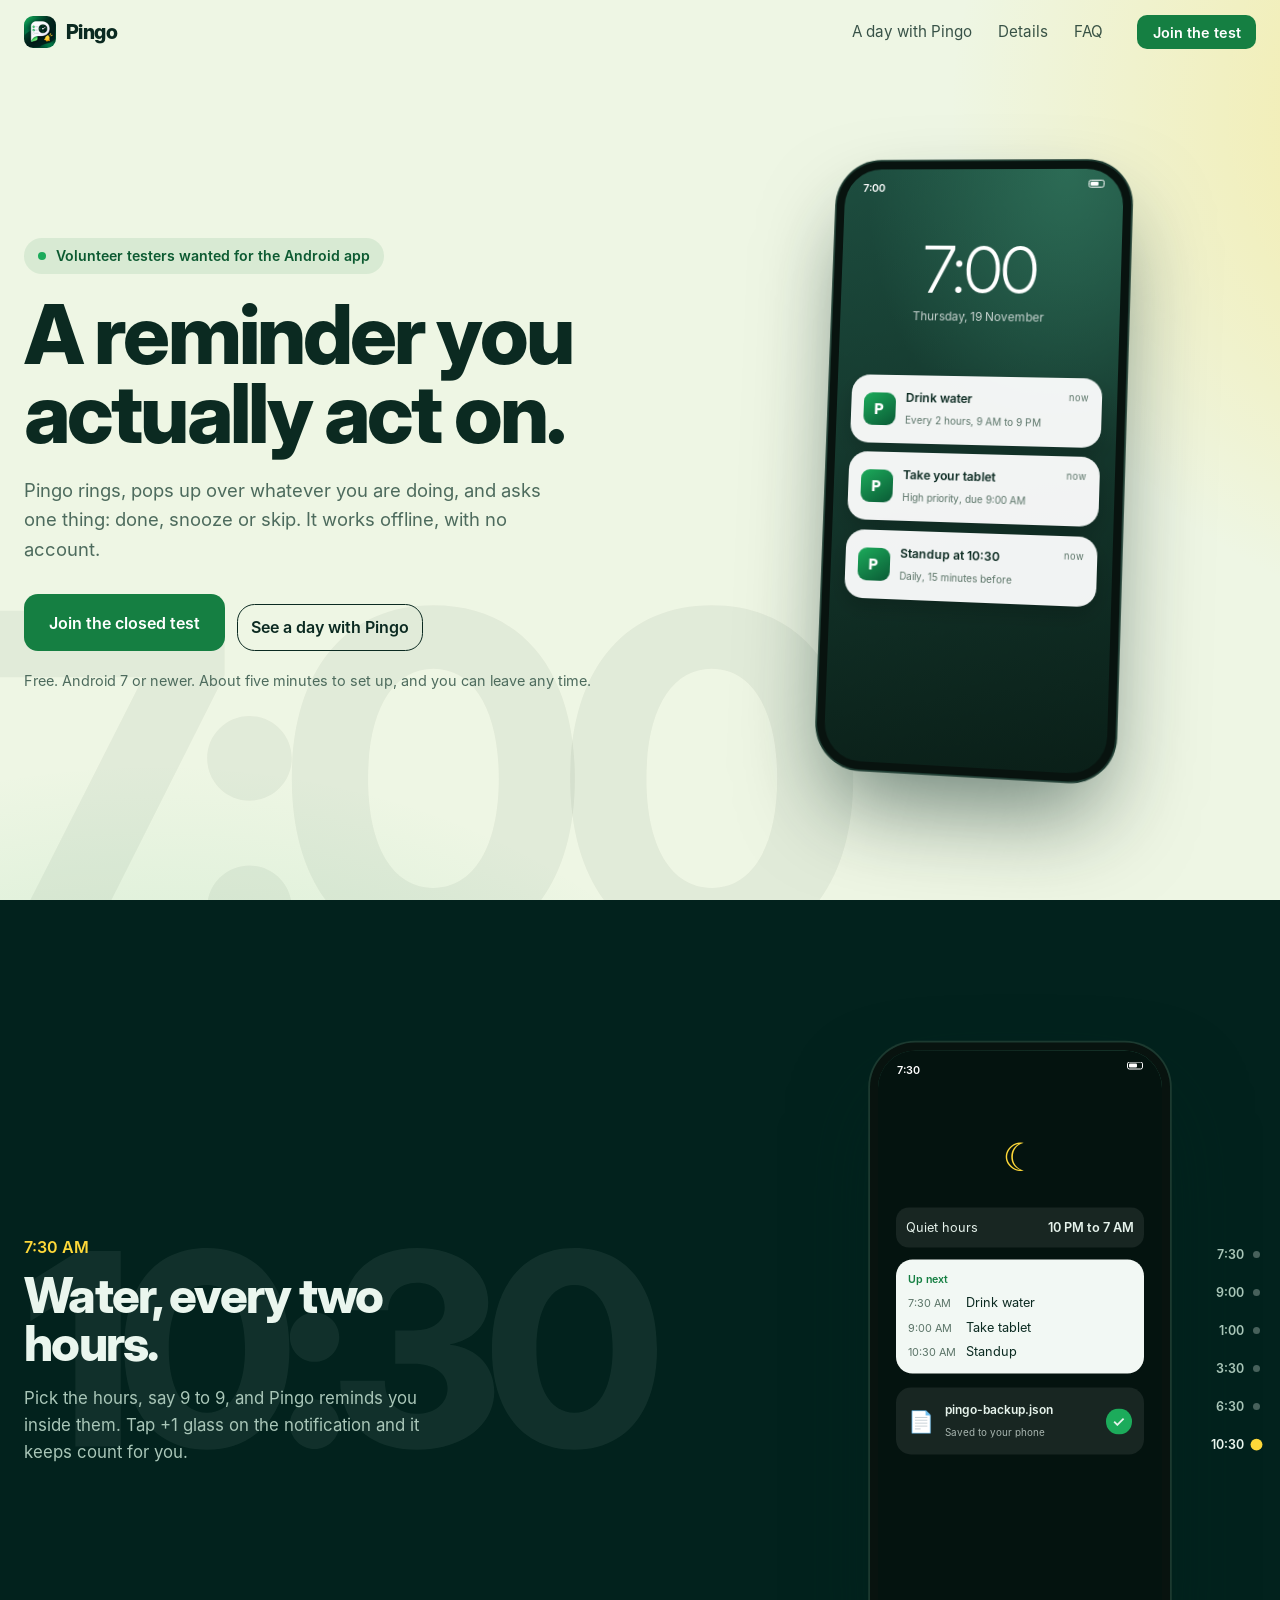
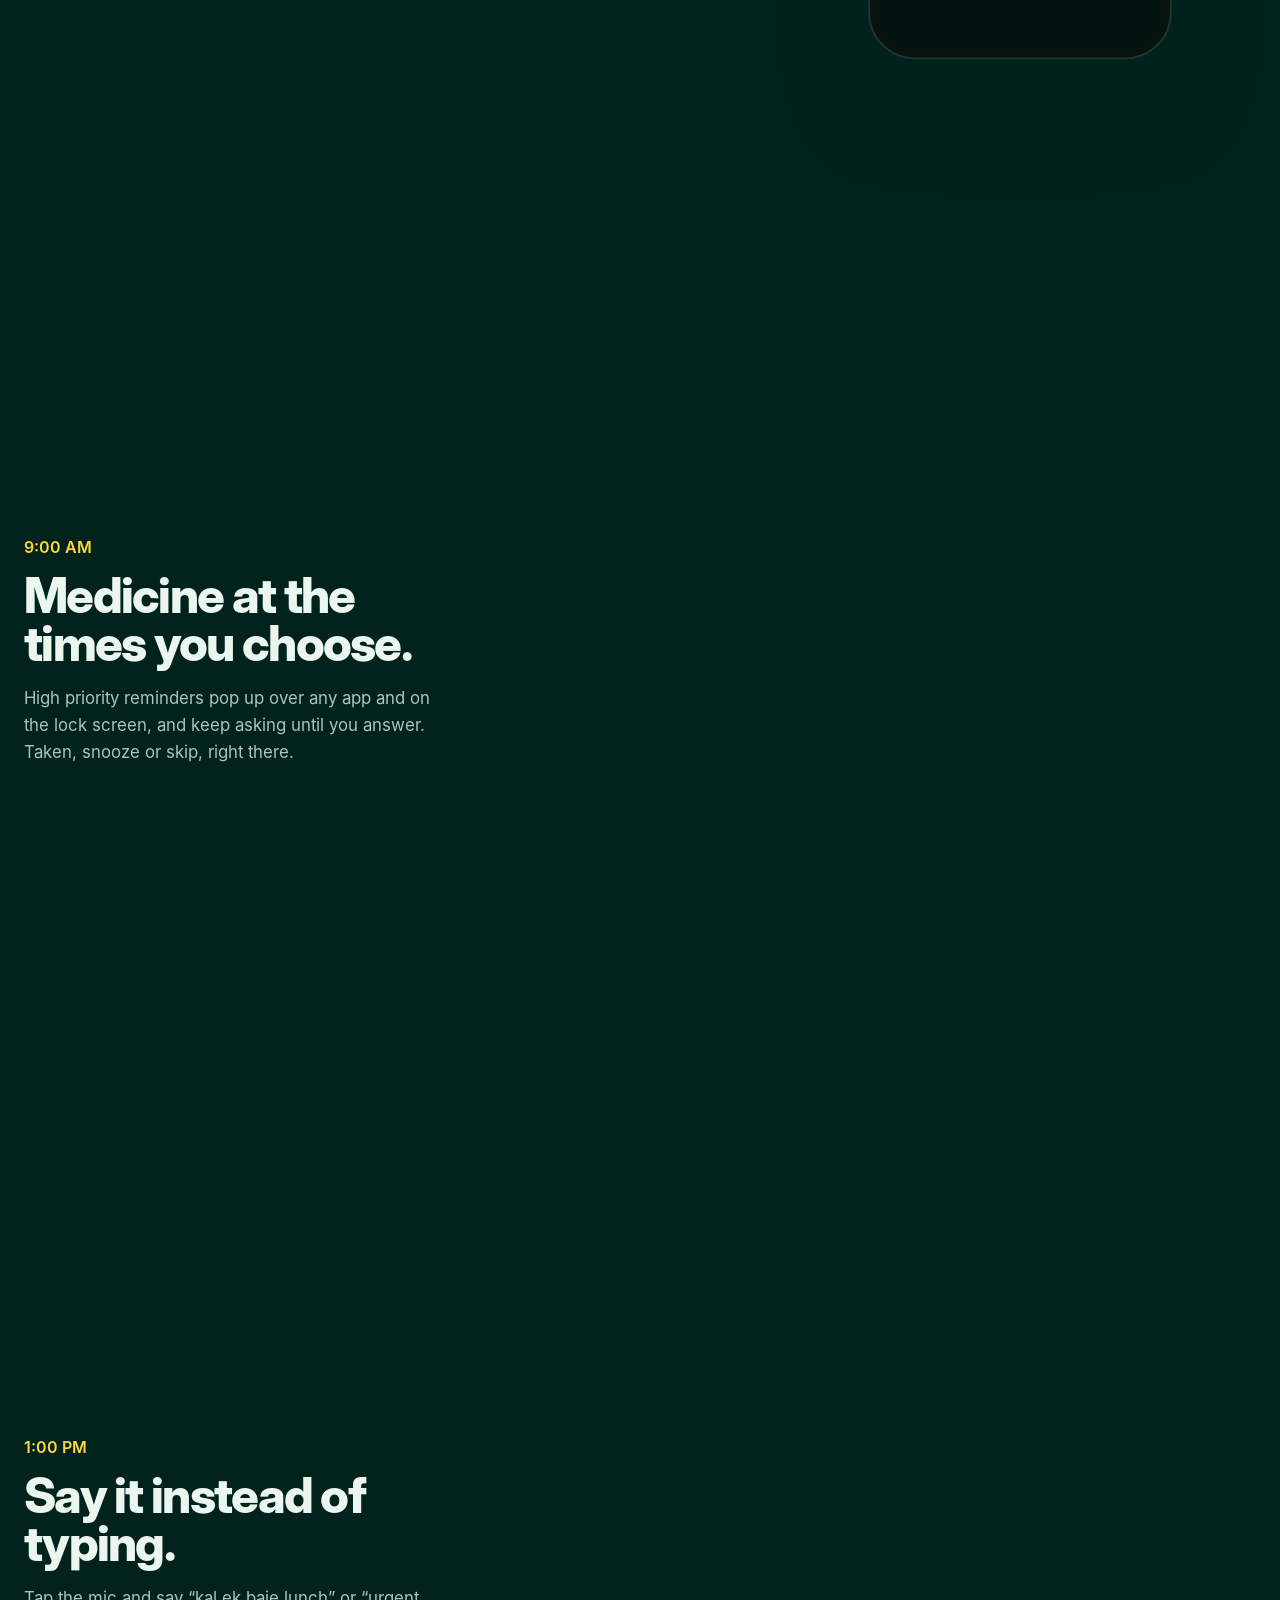
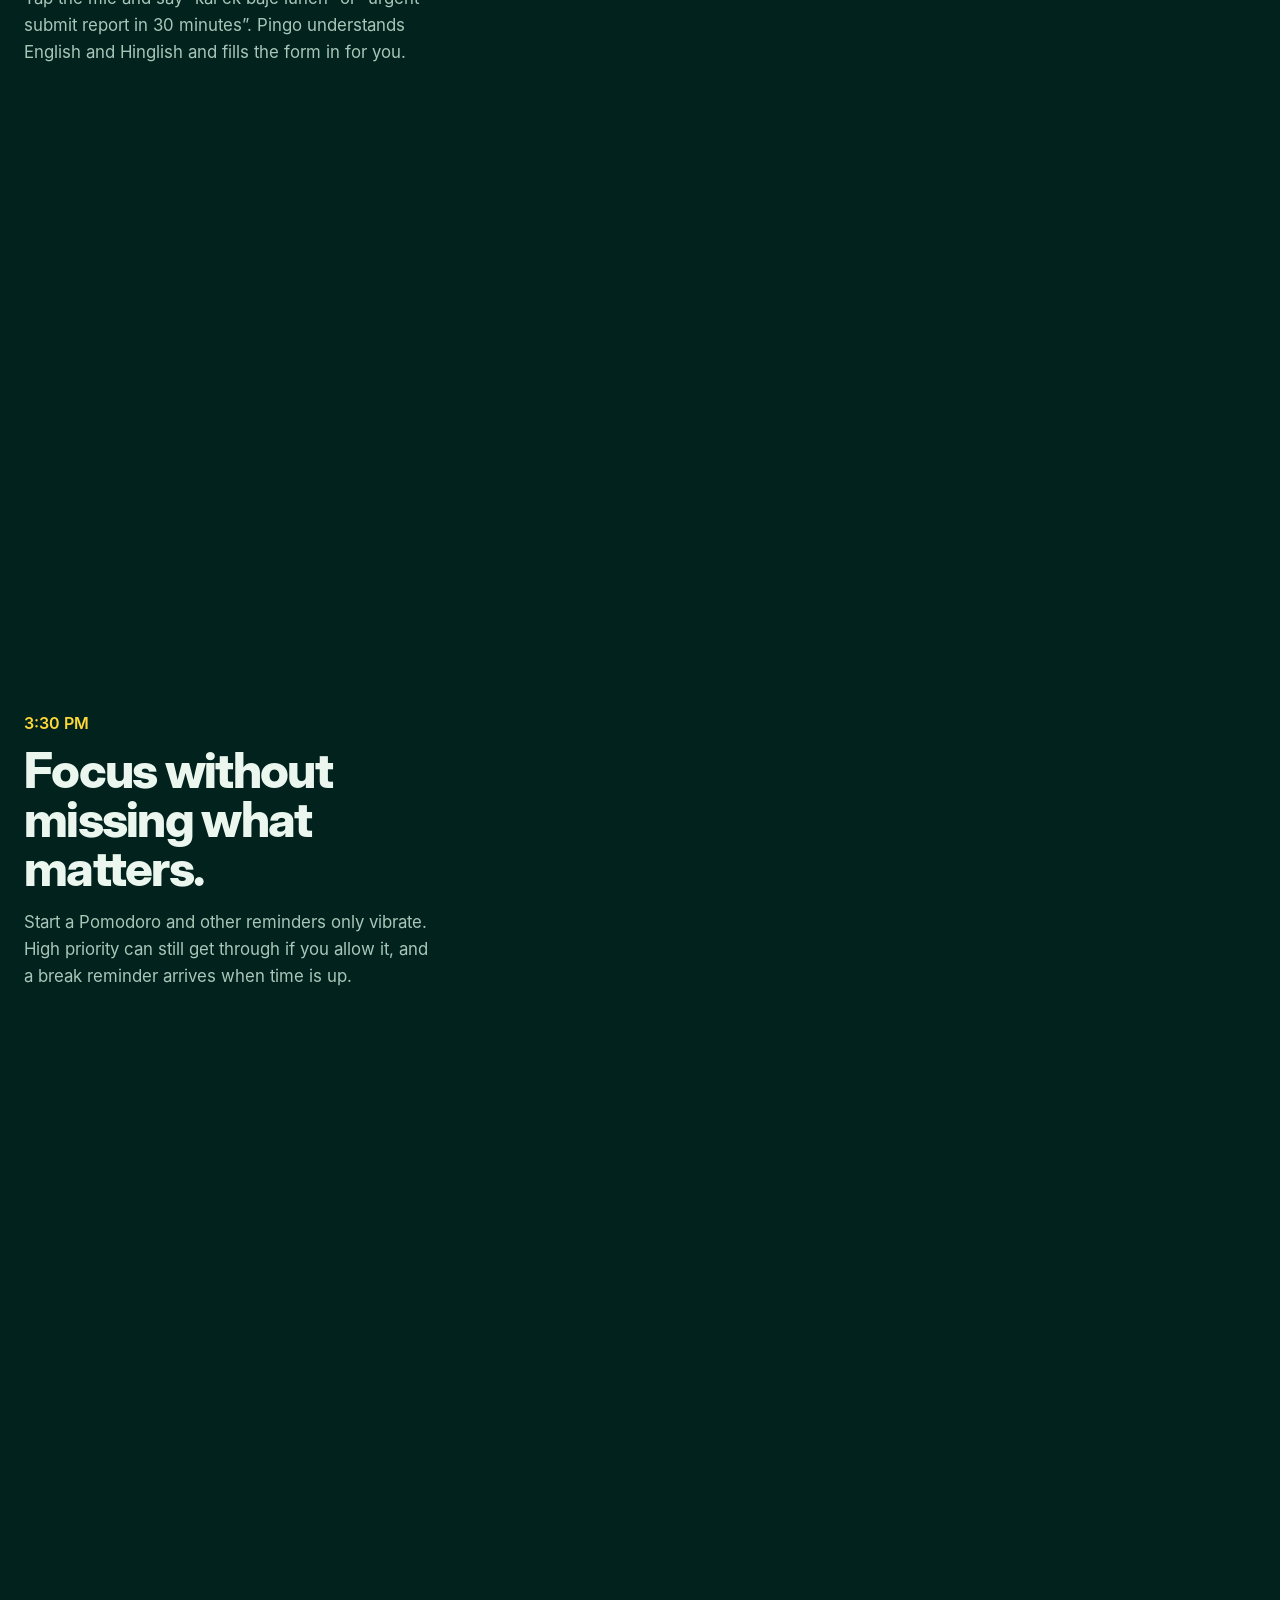
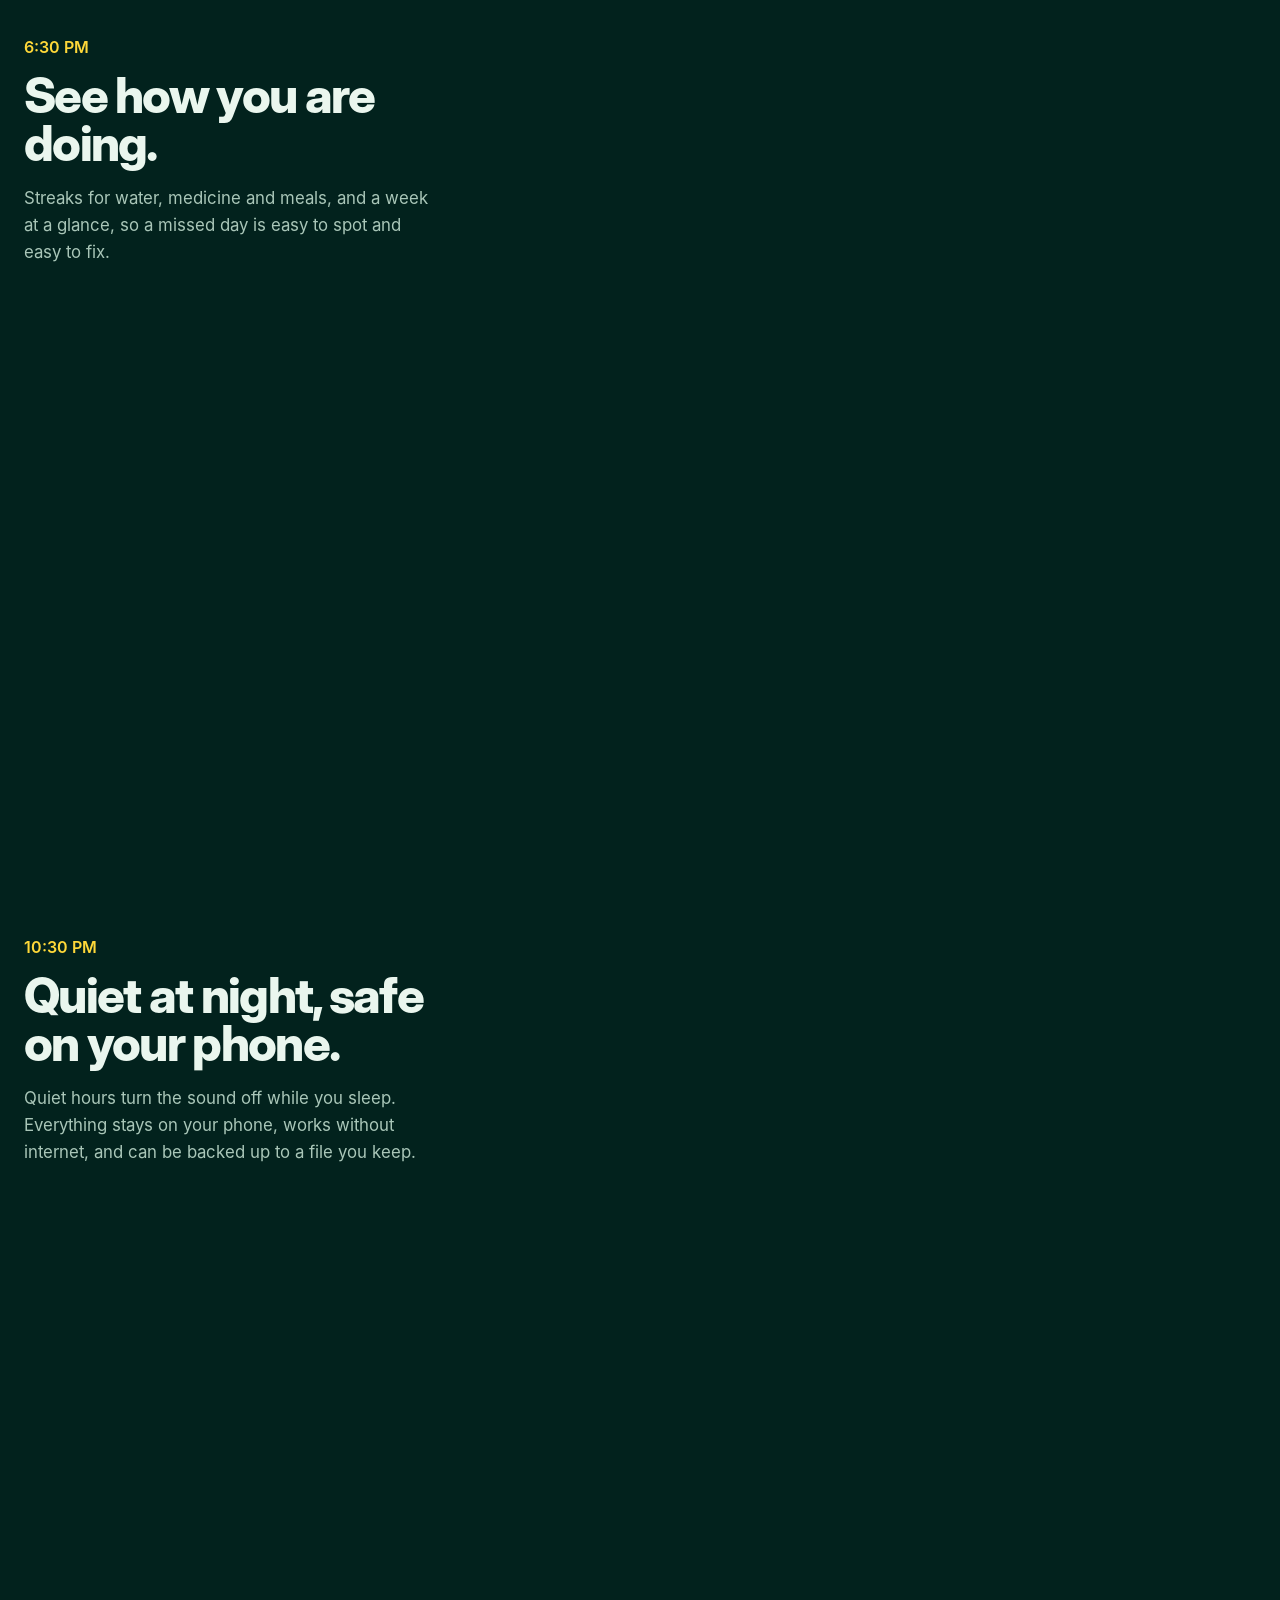
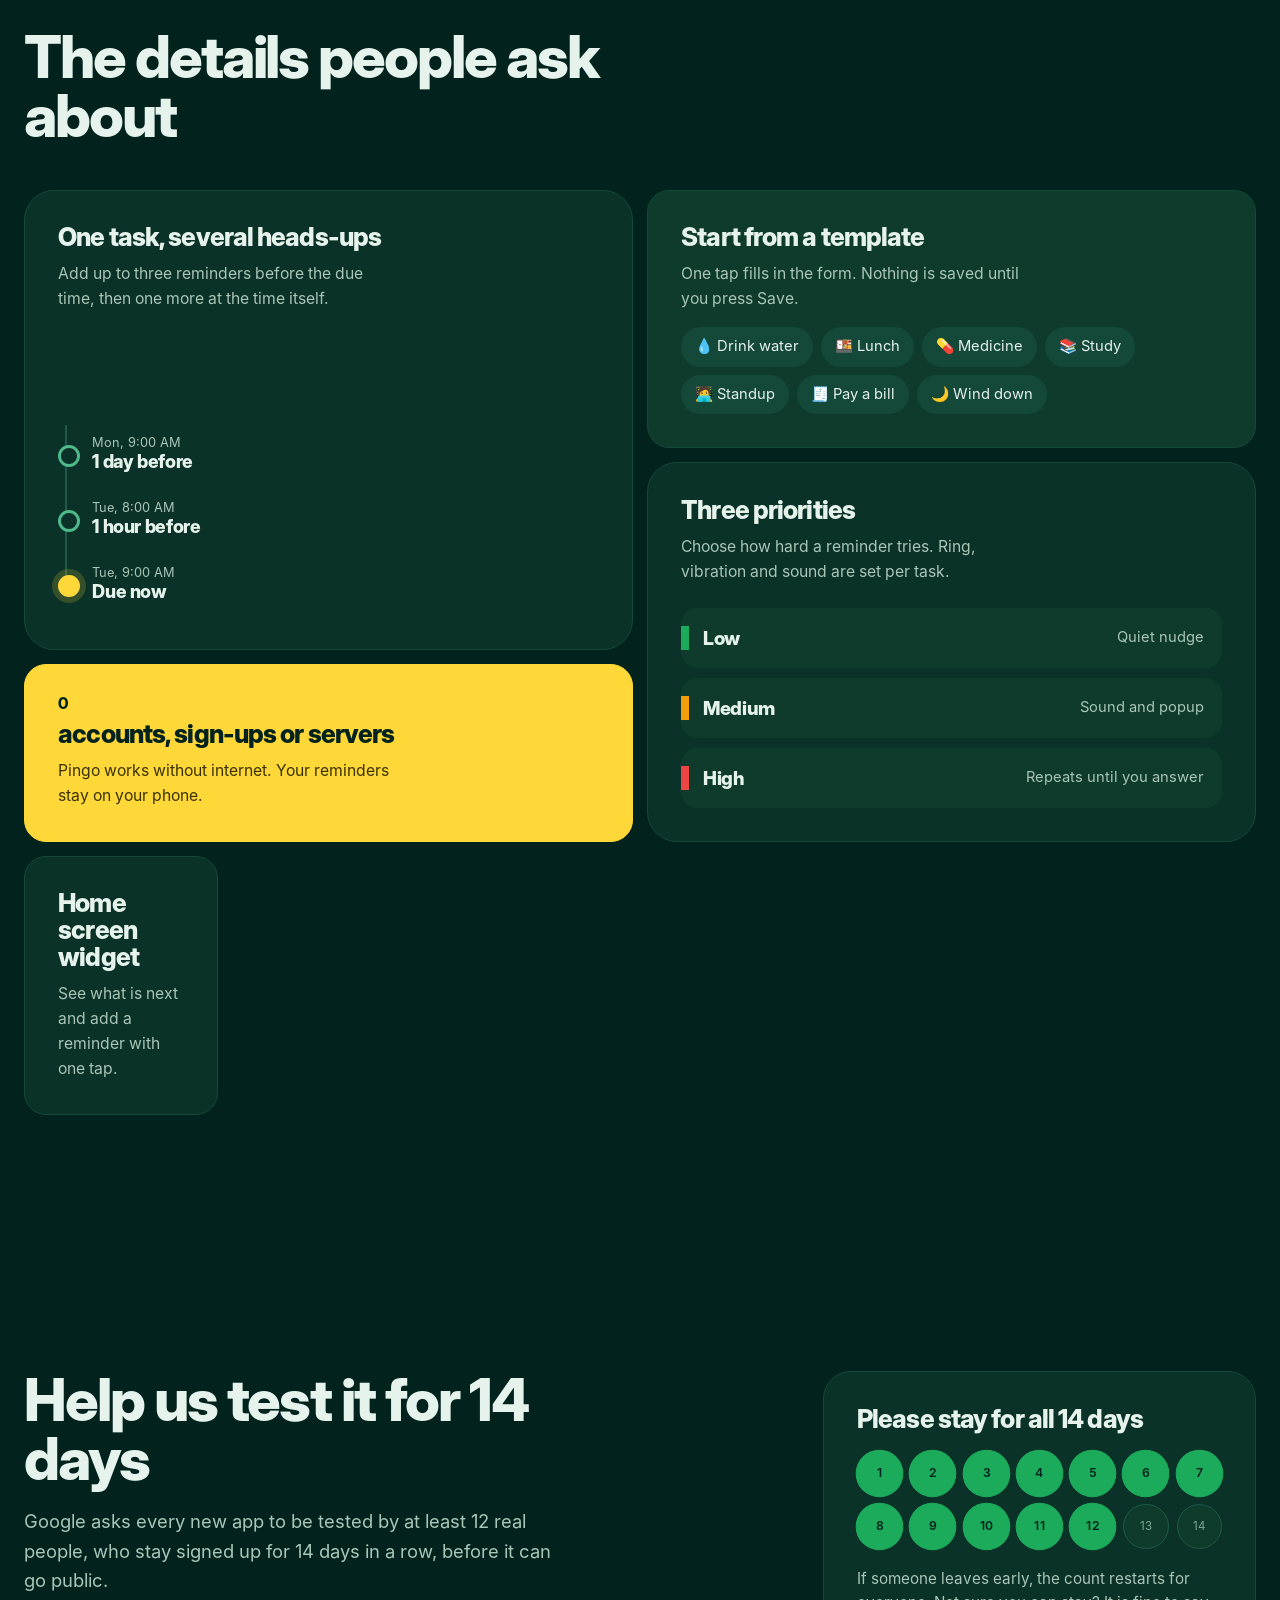
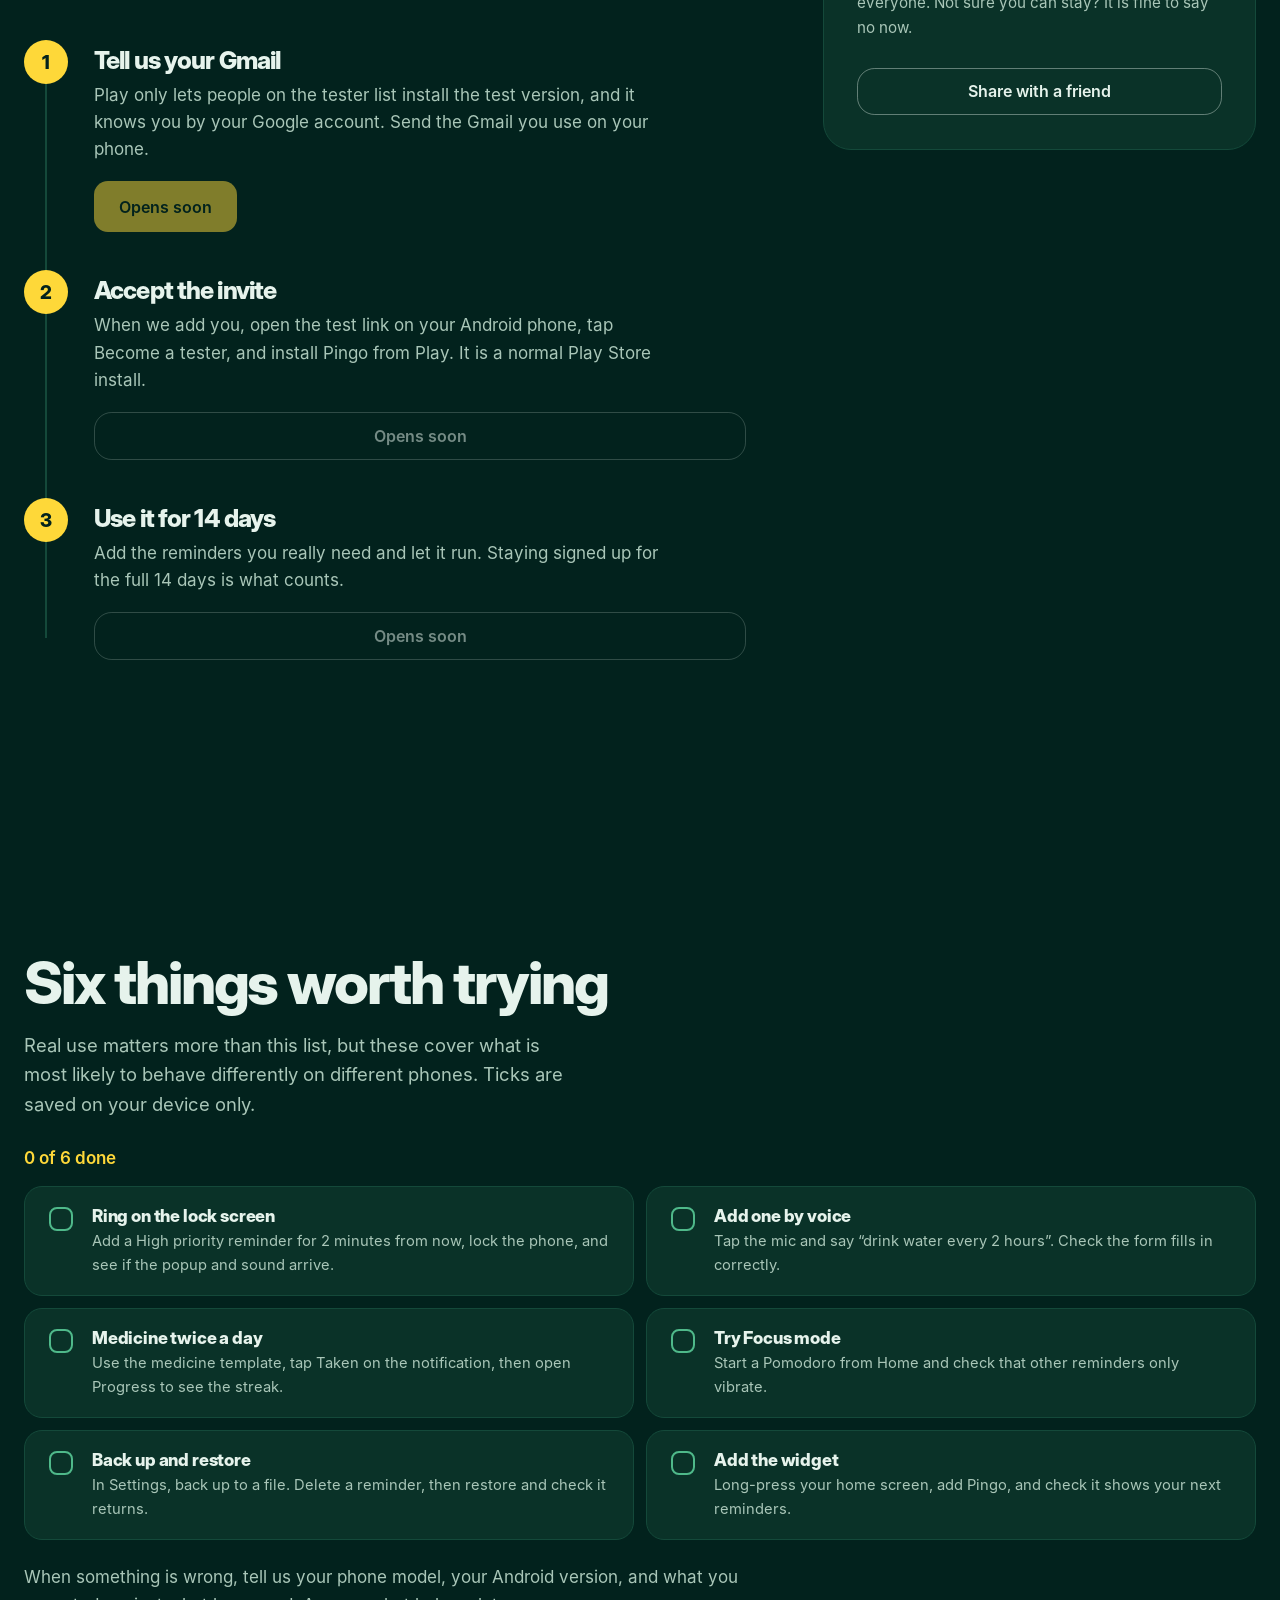
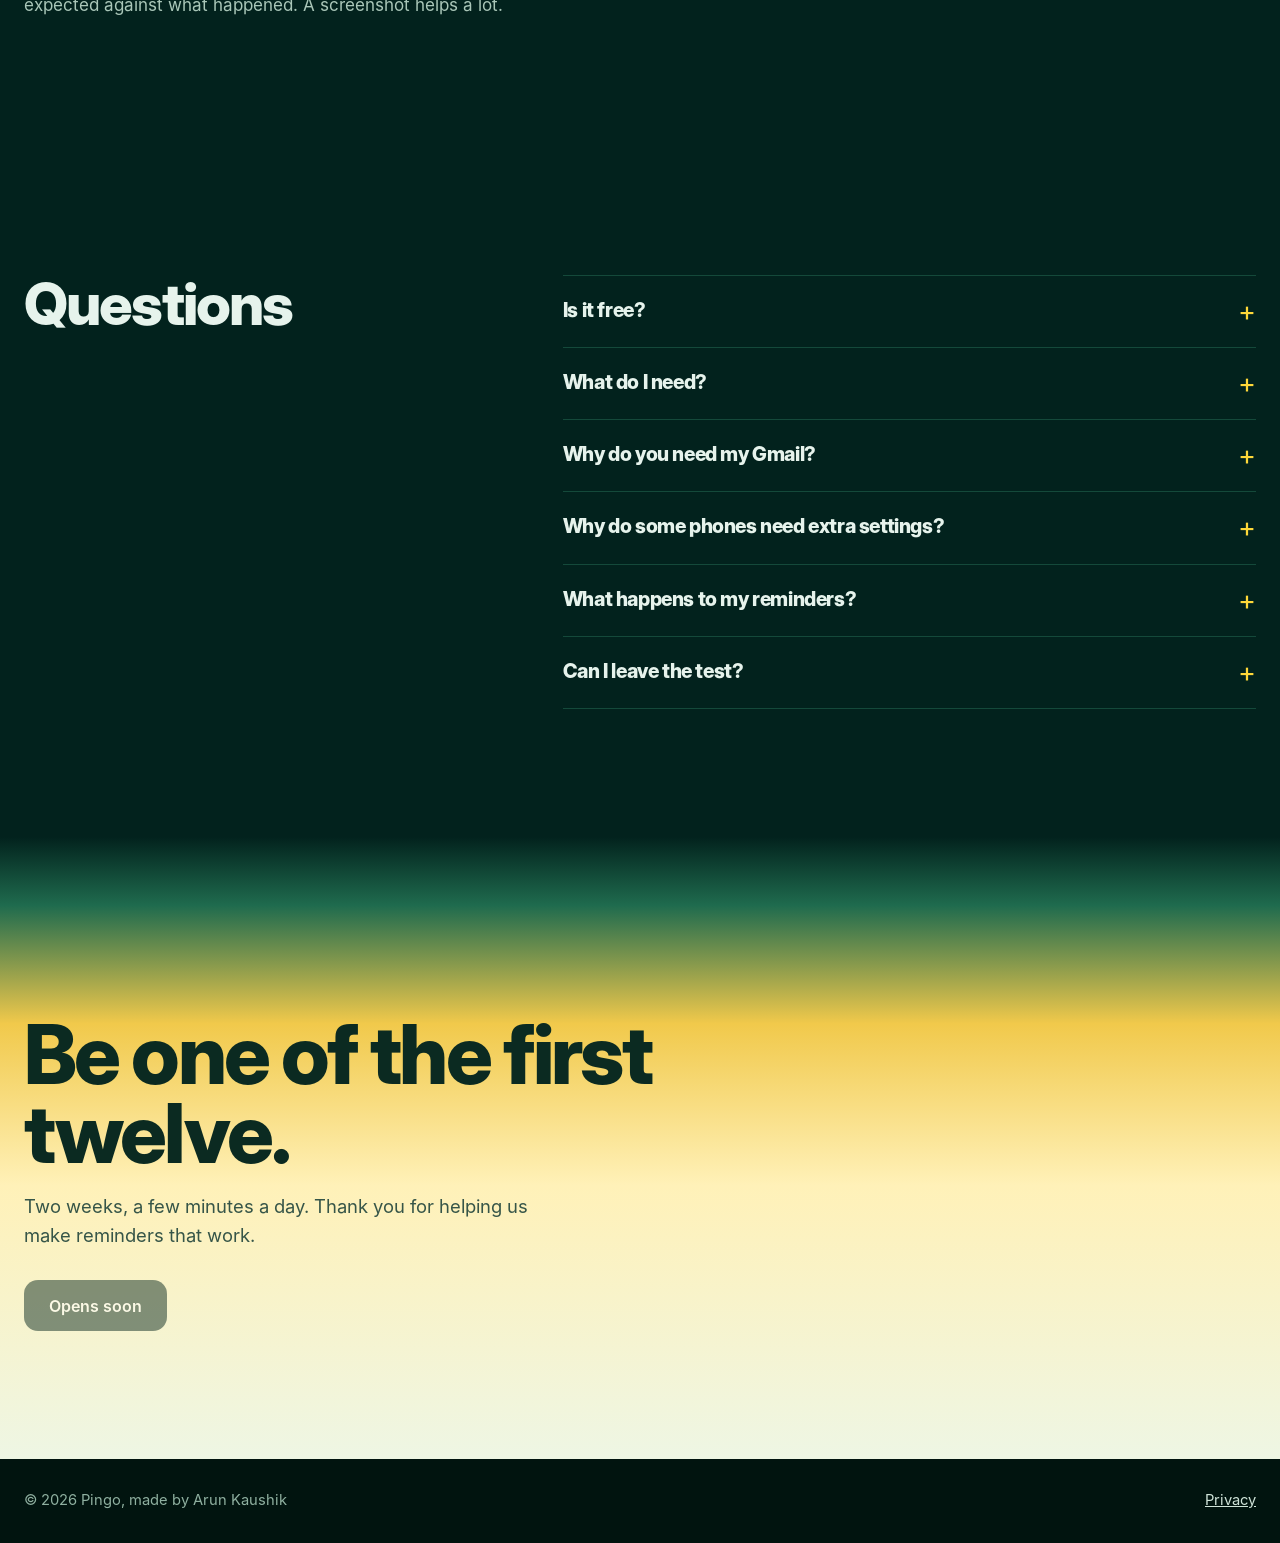
==== index.html @ 79fabb38 "Redesign site as a scroll story: a day with Pingo Sticky phone follows a 7:30 AM to 10:30 PM day wit" ====
<!doctype html>
<html lang="en">
<head>
  <meta charset="utf-8">
  <meta name="viewport" content="width=device-width, initial-scale=1">
  <title>Pingo: a reminder you actually act on. Join the closed test</title>
  <meta name="description" content="Pingo is an offline Android reminder app for water, medicine, meals and work. Volunteer to be one of the first twelve testers.">
  <meta name="theme-color" content="#eef6e4">
  <link rel="icon" type="image/png" href="assets/favicon.png">
  <link rel="apple-touch-icon" href="assets/apple-touch-icon.png">
  <meta property="og:type" content="website">
  <meta property="og:title" content="Pingo: help us test a reminder app that works">
  <meta property="og:description" content="Volunteer for the Pingo closed test on Android. Two weeks, a few minutes a day, free.">
  <!-- After the site is live, change this to the full https:// address of og.png so link previews show it. -->
  <meta property="og:image" content="assets/og.png">
  <meta name="twitter:card" content="summary_large_image">
  <link rel="preload" href="assets/fonts/display-800.woff" as="font" type="font/woff" crossorigin>
  <link rel="stylesheet" href="styles.css">
</head>
<body>

<header class="nav" id="nav">
  <div class="wrap bar">
    <a class="brand" href="#top"><img src="assets/icon-192.png" alt="" width="32" height="32">Pingo</a>
    <nav aria-label="Main">
      <a href="#day">A day with Pingo</a>
      <a href="#details">Details</a>
      <a href="#faq">FAQ</a>
      <a class="btn mini" href="#join">Join the test</a>
    </nav>
  </div>
</header>

<main>
<!-- HERO ------------------------------------------------------------>
<section class="hero" id="top">
  <div class="ghost" aria-hidden="true">7:00</div>
  <div class="wrap hero-grid">
    <div class="hero-copy">
      <p class="pill"><i></i>Volunteer testers wanted for the Android app</p>
      <h1>A reminder you actually act on.</h1>
      <p class="lead">Pingo rings, pops up over whatever you are doing, and asks one thing: done, snooze or skip. It works offline, with no account.</p>
      <div class="cta">
        <a class="btn primary" href="#join">Join the closed test</a>
        <a class="btn quiet" href="#day">See a day with Pingo</a>
      </div>
      <p class="fine">Free. Android 7 or newer. About five minutes to set up, and you can leave any time.</p>
    </div>

    <div class="phone-wrap">
      <div class="phone" aria-hidden="true">
        <div class="glass">
          <div class="sb"><span>7:00</span><span class="bat"></span></div>
          <div class="lock">
            <div class="lt">7:00</div>
            <div class="ld">Thursday, 19 November</div>
          </div>
          <div class="notes">
            <div class="note n1"><b class="app">P</b><div><strong>Drink water</strong><span>Every 2 hours, 9 AM to 9 PM</span></div><em>now</em></div>
            <div class="note n2"><b class="app">P</b><div><strong>Take your tablet</strong><span>High priority, due 9:00 AM</span></div><em>now</em></div>
            <div class="note n3"><b class="app">P</b><div><strong>Standup at 10:30</strong><span>Daily, 15 minutes before</span></div><em>now</em></div>
          </div>
        </div>
      </div>
    </div>
  </div>
</section>

<!-- A DAY WITH PINGO ------------------------------------------------>
<section class="day" id="day" data-stage="1">
  <h2 class="sr">A day with Pingo</h2>
  <div class="layer" aria-hidden="true">
    <div class="bigtime">
      <span class="on" data-i="1">7:30</span><span data-i="2">9:00</span><span data-i="3">1:00</span>
      <span data-i="4">3:30</span><span data-i="5">6:30</span><span data-i="6">10:30</span>
    </div>

    <div class="phone-wrap stagephone">
      <div class="phone">
        <div class="glass">
          <div class="sb"><span class="clk">7:30</span><span class="bat"></span></div>

          <!-- 1 water -->
          <div class="scr on" data-s="1">
            <div class="lock"><div class="lt">7:30</div><div class="ld">Thursday</div></div>
            <div class="notes">
              <div class="note"><b class="app">P</b><div><strong>Drink water</strong><span>Every 2 hours, 9 AM to 9 PM</span></div><em>now</em>
                <div class="acts"><u>Snooze 10 min</u><u class="hot">+1 glass</u></div></div>
            </div>
            <div class="count"><span>Glasses today</span><div class="cups"><i class="f"></i><i class="f"></i><i class="f"></i><i class="f"></i><i class="f"></i><i class="g"></i><i></i><i></i></div><b>5 of 8</b></div>
          </div>

          <!-- 2 medicine -->
          <div class="scr" data-s="2">
            <div class="dim"></div>
            <div class="popup">
              <small class="hi">High priority</small>
              <h4>Take your tablet</h4>
              <p>Due at 9:00 AM</p>
              <div class="row3"><u>Snooze 5 min</u><u>Snooze 15 min</u><u>Snooze 1 hr</u></div>
              <div class="cta2">Taken</div>
              <p class="skip">Skip this one</p>
            </div>
            <div class="streak"><span>🔥</span><b>7 day streak</b></div>
          </div>

          <!-- 3 voice -->
          <div class="scr" data-s="3">
            <div class="vh">Add by voice</div>
            <div class="wave"><i></i><i></i><i></i><i></i><i></i><i></i><i></i><i></i><i></i><i></i><i></i></div>
            <p class="said"><span>kal ek baje lunch</span></p>
            <div class="filled">
              <small>Filled in for you</small>
              <div class="frow"><b>Lunch</b><span class="chip">Medium</span></div>
              <div class="frow dim2"><span>Tomorrow, 1:00 PM</span><span>Repeat: never</span></div>
              <div class="save">Save</div>
            </div>
          </div>

          <!-- 4 focus -->
          <div class="scr" data-s="4">
            <div class="vh">Focus</div>
            <div class="ring">
              <svg viewBox="0 0 120 120"><circle cx="60" cy="60" r="52" class="tr"/><circle cx="60" cy="60" r="52" class="pr"/></svg>
              <div class="rt"><b>24:12</b><span>Pomodoro</span></div>
            </div>
            <div class="quiet"><span>🔕</span><div><strong>3 reminders held</strong><span>They vibrate only until the break</span></div></div>
            <div class="quiet hi2"><span>🔔</span><div><strong>High priority still rings</strong><span>If you allow it in quiet hours</span></div></div>
          </div>

          <!-- 5 progress -->
          <div class="scr" data-s="5">
            <div class="vh">Progress</div>
            <div class="big7"><b>7</b><span>day streak</span></div>
            <div class="bars"><i style="--h:55%"></i><i style="--h:80%"></i><i style="--h:70%"></i><i style="--h:100%"></i><i style="--h:90%"></i><i style="--h:100%"></i><i style="--h:60%" class="today"></i></div>
            <div class="days"><span>F</span><span>S</span><span>S</span><span>M</span><span>T</span><span>W</span><span>T</span></div>
            <div class="goal"><span>Water</span><b>6 of 8</b></div>
          </div>

          <!-- 6 night -->
          <div class="scr night" data-s="6">
            <div class="moon">☾</div>
            <div class="qh"><span>Quiet hours</span><b>10 PM to 7 AM</b></div>
            <div class="widget">
              <small>Up next</small>
              <div><span>7:30 AM</span> Drink water</div>
              <div><span>9:00 AM</span> Take tablet</div>
              <div><span>10:30 AM</span> Standup</div>
            </div>
            <div class="file"><span>📄</span><div><strong>pingo-backup.json</strong><span>Saved to your phone</span></div><i>✓</i></div>
          </div>
        </div>
      </div>
    </div>

    <ol class="rail">
      <li class="on" data-i="1"><a href="#s1" tabindex="-1">7:30</a></li>
      <li data-i="2"><a href="#s2" tabindex="-1">9:00</a></li>
      <li data-i="3"><a href="#s3" tabindex="-1">1:00</a></li>
      <li data-i="4"><a href="#s4" tabindex="-1">3:30</a></li>
      <li data-i="5"><a href="#s5" tabindex="-1">6:30</a></li>
      <li data-i="6"><a href="#s6" tabindex="-1">10:30</a></li>
    </ol>
  </div>

  <div class="wrap steps">
    <article class="step" id="s1" data-i="1"><div class="t"><time>7:30 AM</time><h3>Water, every two hours.</h3>
      <p>Pick the hours, say 9 to 9, and Pingo reminds you inside them. Tap +1 glass on the notification and it keeps count for you.</p></div></article>
    <article class="step" id="s2" data-i="2"><div class="t"><time>9:00 AM</time><h3>Medicine at the times you choose.</h3>
      <p>High priority reminders pop up over any app and on the lock screen, and keep asking until you answer. Taken, snooze or skip, right there.</p></div></article>
    <article class="step" id="s3" data-i="3"><div class="t"><time>1:00 PM</time><h3>Say it instead of typing.</h3>
      <p>Tap the mic and say “kal ek baje lunch” or “urgent submit report in 30 minutes”. Pingo understands English and Hinglish and fills the form in for you.</p></div></article>
    <article class="step" id="s4" data-i="4"><div class="t"><time>3:30 PM</time><h3>Focus without missing what matters.</h3>
      <p>Start a Pomodoro and other reminders only vibrate. High priority can still get through if you allow it, and a break reminder arrives when time is up.</p></div></article>
    <article class="step" id="s5" data-i="5"><div class="t"><time>6:30 PM</time><h3>See how you are doing.</h3>
      <p>Streaks for water, medicine and meals, and a week at a glance, so a missed day is easy to spot and easy to fix.</p></div></article>
    <article class="step" id="s6" data-i="6"><div class="t"><time>10:30 PM</time><h3>Quiet at night, safe on your phone.</h3>
      <p>Quiet hours turn the sound off while you sleep. Everything stays on your phone, works without internet, and can be backed up to a file you keep.</p></div></article>
  </div>
</section>

<!-- DETAILS (bento) ------------------------------------------------->
<section class="night sec" id="details">
  <div class="wrap">
    <h2>The details people ask about</h2>
    <div class="bento">
      <article class="tile t-many">
        <h3>One task, several heads-ups</h3>
        <p>Add up to three reminders before the due time, then one more at the time itself.</p>
        <ol class="points"><li><span>Mon, 9:00 AM</span>1 day before</li><li><span>Tue, 8:00 AM</span>1 hour before</li><li class="now"><span>Tue, 9:00 AM</span>Due now</li></ol>
      </article>
      <article class="tile t-tmpl">
        <h3>Start from a template</h3>
        <p>One tap fills in the form. Nothing is saved until you press Save.</p>
        <div class="chips"><span>💧 Drink water</span><span>🍱 Lunch</span><span>💊 Medicine</span><span>📚 Study</span><span>🧑‍💻 Standup</span><span>🧾 Pay a bill</span><span>🌙 Wind down</span></div>
      </article>
      <article class="tile t-pri">
        <h3>Three priorities</h3>
        <p>Choose how hard a reminder tries. Ring, vibration and sound are set per task.</p>
        <div class="levels"><div><i class="l1"></i><b>Low</b><span>Quiet nudge</span></div><div><i class="l2"></i><b>Medium</b><span>Sound and popup</span></div><div><i class="l3"></i><b>High</b><span>Repeats until you answer</span></div></div>
      </article>
      <article class="tile t-off">
        <p class="num">0</p>
        <h3>accounts, sign-ups or servers</h3>
        <p>Pingo works without internet. Your reminders stay on your phone.</p>
      </article>
      <article class="tile t-wid">
        <h3>Home screen widget</h3>
        <p>See what is next and add a reminder with one tap.</p>
      </article>
    </div>
  </div>
</section>

<!-- JOIN ------------------------------------------------------------>
<section class="night sec join" id="join">
  <div class="wrap join-grid">
    <div>
      <h2>Help us test it for 14 days</h2>
      <p class="lead">Google asks every new app to be tested by at least 12 real people, who stay signed up for 14 days in a row, before it can go public.</p>
      <div id="meter" class="meterbox"><b id="meterText"></b><div class="meter"><i id="meterBar"></i></div></div>

      <ol class="stepper">
        <li><div><h3>Tell us your Gmail</h3><p>Play only lets people on the tester list install the test version, and it knows you by your Google account. Send the Gmail you use on your phone.</p>
          <a class="btn primary" data-link="signup">Add me as a tester</a></div></li>
        <li><div><h3>Accept the invite</h3><p>When we add you, open the test link on your Android phone, tap Become a tester, and install Pingo from Play. It is a normal Play Store install.</p>
          <a class="btn quiet dk" data-link="optin">Open the test link</a></div></li>
        <li><div><h3>Use it for 14 days</h3><p>Add the reminders you really need and let it run. Staying signed up for the full 14 days is what counts.</p>
          <a class="btn quiet dk" data-link="feedback">Send feedback</a></div></li>
      </ol>
    </div>

    <aside class="fourteen" aria-label="14 day plan">
      <h3>Please stay for all 14 days</h3>
      <div class="dots" id="dots"></div>
      <p>If someone leaves early, the count restarts for everyone. Not sure you can stay? It is fine to say no now.</p>
      <a class="btn quiet dk" id="share">Share with a friend</a>
    </aside>
  </div>
</section>

<!-- TEST PLAN ------------------------------------------------------->
<section class="night sec" id="plan">
  <div class="wrap">
    <h2>Six things worth trying</h2>
    <p class="lead">Real use matters more than this list, but these cover what is most likely to behave differently on different phones. Ticks are saved on your device only.</p>
    <p class="tprog" id="tprog" aria-live="polite"></p>
    <div class="tests">
      <label><input type="checkbox" id="t1"><div><b>Ring on the lock screen</b><span>Add a High priority reminder for 2 minutes from now, lock the phone, and see if the popup and sound arrive.</span></div></label>
      <label><input type="checkbox" id="t2"><div><b>Add one by voice</b><span>Tap the mic and say “drink water every 2 hours”. Check the form fills in correctly.</span></div></label>
      <label><input type="checkbox" id="t3"><div><b>Medicine twice a day</b><span>Use the medicine template, tap Taken on the notification, then open Progress to see the streak.</span></div></label>
      <label><input type="checkbox" id="t4"><div><b>Try Focus mode</b><span>Start a Pomodoro from Home and check that other reminders only vibrate.</span></div></label>
      <label><input type="checkbox" id="t5"><div><b>Back up and restore</b><span>In Settings, back up to a file. Delete a reminder, then restore and check it returns.</span></div></label>
      <label><input type="checkbox" id="t6"><div><b>Add the widget</b><span>Long-press your home screen, add Pingo, and check it shows your next reminders.</span></div></label>
    </div>
    <p class="hint">When something is wrong, tell us your phone model, your Android version, and what you expected against what happened. A screenshot helps a lot.</p>
  </div>
</section>

<!-- FAQ ------------------------------------------------------------->
<section class="night sec" id="faq">
  <div class="wrap faq-grid">
    <h2>Questions</h2>
    <div>
      <details><summary>Is it free?</summary><p>Yes. The test is free and nothing is charged. Ads and paid features are not part of this test.</p></details>
      <details><summary>What do I need?</summary><p>An Android phone with Android 7.0 or newer, the Google Play Store, and a Gmail or Google account. iPhone is not supported yet.</p></details>
      <details><summary>Why do you need my Gmail?</summary><p>Play lets only the Google accounts on the tester list join a closed test. We use the address only to add you to that list and to contact you about the test.</p></details>
      <details><summary>Why do some phones need extra settings?</summary><p>Xiaomi, Redmi, Poco, Oppo, Vivo, Realme and Huawei phones can block pop-ups and late reminders to save battery. Pingo has a Permission check in Settings that walks you through them. If a reminder is late or missing, tell us, because that is exactly what we are testing.</p></details>
      <details><summary>What happens to my reminders?</summary><p>They stay on your phone. Pingo has no account and works offline. You can export a backup file yourself whenever you like. See the <a href="privacy.html">privacy page</a>.</p></details>
      <details><summary>Can I leave the test?</summary><p>Yes, any time. We only ask that you stay for the full 14 days if you can, because the count restarts for everyone when someone leaves early.</p></details>
    </div>
  </div>
</section>

<!-- SUNRISE CTA ----------------------------------------------------->
<section class="sunrise">
  <div class="wrap">
    <h2>Be one of the first twelve.</h2>
    <p class="lead">Two weeks, a few minutes a day. Thank you for helping us make reminders that work.</p>
    <a class="btn primary dark" data-link="signup">Add me as a tester</a>
  </div>
</section>
</main>

<footer>
  <div class="wrap">
    <span>© <span id="year"></span> Pingo, made by Arun Kaushik</span>
    <span><a href="privacy.html">Privacy</a> <a data-email href="#"></a></span>
  </div>
</footer>

<script src="app.js"></script>
</body>
</html>
---- styles.css ----
/* Pingo closed-test site. One idea: a day with the app, from morning light to night. */
@font-face { font-family: "Inter"; src: url(assets/fonts/inter-400.woff) format("woff"); font-weight: 400; font-display: swap; }
@font-face { font-family: "Inter"; src: url(assets/fonts/inter-600.woff) format("woff"); font-weight: 600; font-display: swap; }
@font-face { font-family: "Inter Display"; src: url(assets/fonts/display-800.woff) format("woff"); font-weight: 800; font-display: swap; }
@font-face { font-family: "Inter Display"; src: url(assets/fonts/display-300.woff) format("woff"); font-weight: 300; font-display: swap; }

:root {
  --dawn: #eef6e4; --mint: #e1f3e8; --amber: #ffecb0; --dusk: #1f6b4e; --night: #02221d;
  --ink: #0b2a21; --muted: #4d6b5d; --leaf: #1cab5b; --leaf-dk: #157f42; --bell: #fed839; --alarm: #dc2626;
  --font: "Inter", system-ui, -apple-system, "Segoe UI", Roboto, Arial, sans-serif;
  --display: "Inter Display", "Inter", system-ui, sans-serif;
}
* { box-sizing: border-box; }
html { scroll-behavior: smooth; }
body { margin: 0; font-family: var(--font); color: var(--ink); background: var(--night); line-height: 1.6; -webkit-font-smoothing: antialiased; font-size: 17px; }
img { max-width: 100%; display: block; }
a { color: inherit; }
h1, h2, h3, h4, p, ol, ul { margin: 0; padding: 0; }
ol, ul { list-style: none; }
.wrap { width: min(1240px, 100% - 48px); margin-inline: auto; }
.sr { position: absolute; width: 1px; height: 1px; overflow: hidden; clip: rect(0 0 0 0); white-space: nowrap; }
:focus-visible { outline: 3px solid var(--leaf-dk); outline-offset: 3px; border-radius: 6px; }
.night :focus-visible, .nav.dark :focus-visible, footer :focus-visible { outline-color: var(--bell); }
h1, h2, h3 { font-family: var(--display); font-weight: 800; letter-spacing: -.035em; }

/* ---------- buttons ---------- */
.btn { display: inline-flex; align-items: center; justify-content: center; padding: .9em 1.5em; border-radius: 14px; font: 600 1rem var(--font);
  text-decoration: none; border: 1.5px solid transparent; cursor: pointer; transition: transform .18s ease, background-color .2s, box-shadow .2s; }
.btn:hover { transform: translateY(-2px); }
.btn:active { transform: translateY(0) scale(.98); }
.btn.primary { background: var(--leaf-dk); color: #fff; }
.btn.primary:hover { box-shadow: 0 10px 24px rgba(21,127,66,.35); }
.night .btn.primary { background: var(--bell); color: #02221d; }
.night .btn.primary:hover { box-shadow: 0 10px 24px rgba(254,216,57,.28); }
.btn.primary.dark { background: var(--ink); color: #fff; }
.btn.quiet { border-color: currentColor; color: var(--ink); background: transparent; }
.btn.quiet.dk { color: #e6f3ec; border-color: rgba(230,243,236,.4); }
.btn.mini { padding: .5em 1em; font-size: .9rem; border-radius: 10px; background: var(--leaf-dk); color: #fff; margin-left: 8px; }
.nav.dark .btn.mini { background: var(--bell); color: #02221d; }
.btn[aria-disabled="true"] { opacity: .5; pointer-events: none; }

/* ---------- nav ---------- */
.nav { position: fixed; inset: 0 0 auto 0; z-index: 60; color: var(--ink); transition: background-color .3s, color .3s, box-shadow .3s; }
.nav.stuck { background: rgba(238,246,228,.82); backdrop-filter: blur(14px); -webkit-backdrop-filter: blur(14px); box-shadow: 0 1px 0 rgba(11,42,33,.08); }
.nav.dark { color: #e6f3ec; }
.nav.dark.stuck { background: rgba(2,34,29,.78); box-shadow: 0 1px 0 rgba(255,255,255,.08); }
.bar { display: flex; align-items: center; justify-content: space-between; height: 64px; }
.brand { display: flex; align-items: center; gap: 10px; font: 800 1.25rem var(--display); letter-spacing: -.03em; text-decoration: none; }
.brand img { width: 32px; height: 32px; border-radius: 9px; }
.nav nav { display: flex; align-items: center; gap: 26px; font-size: .95rem; }
.nav nav a { text-decoration: none; opacity: .8; }
.nav nav a:hover { opacity: 1; }
.nav nav a.btn { opacity: 1; }

/* ---------- hero (morning) ---------- */
.hero { position: relative; overflow: hidden; background-color: var(--dawn);
  background-image: radial-gradient(55% 60% at 88% 8%, rgba(254,216,57,.55), transparent 70%), radial-gradient(50% 55% at 8% 95%, rgba(28,171,91,.22), transparent 70%);
  background-size: 150% 150%, 150% 150%; background-repeat: no-repeat; animation: sky 22s ease-in-out infinite alternate; }
@keyframes sky { from { background-position: 100% 0, 0 100%; } to { background-position: 60% 30%, 30% 70%; } }
.ghost { position: absolute; left: -2vw; bottom: -5vw; font: 800 clamp(200px, 36vw, 560px)/.8 var(--display); letter-spacing: -.06em; color: rgba(11,42,33,.055); pointer-events: none; user-select: none; }
.hero-grid { position: relative; display: grid; grid-template-columns: 1.05fr .95fr; gap: 40px; align-items: center; min-height: 100vh; padding: 110px 0 80px; }
.pill { display: inline-flex; align-items: center; gap: 10px; background: rgba(21,127,66,.1); color: #0c5a31; padding: 7px 14px; border-radius: 99px; font-size: .88rem; font-weight: 600; }
.pill i { width: 8px; height: 8px; border-radius: 50%; background: var(--leaf); animation: blink 1.8s ease-in-out infinite; }
@keyframes blink { 50% { opacity: .3; transform: scale(.7); } }
.hero h1 { font-size: clamp(2.9rem, 6.4vw, 5.7rem); line-height: .96; margin: 22px 0 22px; max-width: 11ch; }
.lead { font-size: 1.15rem; color: var(--muted); max-width: 34rem; }
.hero .cta { display: flex; flex-wrap: wrap; gap: 12px; margin-top: 30px; }
.fine { margin-top: 18px; font-size: .9rem; color: var(--muted); }

/* ---------- phone ---------- */
.phone-wrap { display: grid; place-items: center; --pf: 15px; }
.phone { --ink: #0b2a21; font-size: var(--pf); width: 20em; aspect-ratio: 1 / 2.05; background: #08130f; border-radius: 3em; padding: .55em; position: relative;
  box-shadow: 0 0 0 .12em #1c3a30, 0 3em 6em -1em rgba(2,34,29,.55); }
.hero .phone { transform: perspective(1600px) rotateY(-9deg) rotateX(3deg) rotate(1.5deg); }
.glass { position: absolute; inset: .55em; border-radius: 2.5em; overflow: hidden; color: #fff;
  background: radial-gradient(120% 80% at 80% 0%, #2c6b55 0%, transparent 60%), linear-gradient(170deg, #1d4d3f, #0a1f18); }
.glass:has(.scr.app.on) { background: #f2f8f4; }
.sb { position: absolute; top: 1em; left: 1.7em; right: 1.7em; display: flex; justify-content: space-between; font-size: .72em; font-weight: 600; z-index: 3; transition: color .3s; }
.glass:has(.scr.app.on) .sb { color: var(--ink); }
.bat { width: 1.5em; height: .75em; border: 1.5px solid currentColor; border-radius: .22em; position: relative; }
.bat::after { content: ""; position: absolute; inset: 1px 35% 1px 1px; background: currentColor; border-radius: .1em; }
.lock { text-align: center; padding-top: 4.6em; }
.lt { font: 300 4.4em/1 var(--display); letter-spacing: -.03em; }
.ld { font-size: .8em; opacity: .75; margin-top: .4em; }
.notes { padding: 0 1em; display: grid; gap: .6em; }
.hero .notes { position: absolute; left: 0; right: 0; top: 14em; }
.note { background: rgba(255,255,255,.94); color: var(--ink); border-radius: 1.25em; padding: .85em; display: grid; grid-template-columns: auto 1fr auto; gap: .7em; align-items: center; box-shadow: 0 .6em 1.4em rgba(0,0,0,.18); }
.note strong { display: block; font-size: .82em; }
.note span { font-size: .68em; color: #5b7468; }
.note em { font-size: .62em; color: #5b7468; font-style: normal; align-self: start; }
.app { width: 2.2em; height: 2.2em; border-radius: .6em; background: linear-gradient(145deg, #1cab5b, #0a5a35); color: #fff; display: grid; place-items: center; font: 800 1em var(--display); }
.acts { grid-column: 1 / -1; display: flex; gap: .5em; margin-top: .2em; }
.acts u { flex: 1; text-align: center; text-decoration: none; font-size: .68em; font-weight: 600; padding: .7em .3em; border-radius: .8em; background: #e7efe9; }
.acts u.hot { background: var(--leaf-dk); color: #fff; }
/* the one orchestrated moment in the hero: three reminders arrive on the lock screen */
.hero .note { animation: arrive .8s cubic-bezier(.2,1.15,.3,1) both; }
.hero .n1 { animation-delay: 1s; } .hero .n2 { animation-delay: 1.8s; } .hero .n3 { animation-delay: 2.6s; }
.hero .n1, .hero .n2, .hero .n3 { }
@keyframes arrive { from { opacity: 0; transform: translateY(-3.5em) scale(.94); } to { opacity: 1; transform: none; } }
.hero .glass { animation: buzz .45s ease 1s, buzz .45s ease 1.8s, buzz .45s ease 2.6s; }
@keyframes buzz { 0%, 100% { translate: 0 0; } 20% { translate: -.25em 0; } 40% { translate: .25em 0; } 60% { translate: -.18em 0; } 80% { translate: .12em 0; } }
/* notes stack: n2 and n3 sit below n1 */
.hero .notes { grid-template-rows: auto; }

/* ---------- a day with Pingo (sticky story) ---------- */
.day { position: relative; overflow: clip; background-color: var(--bg, var(--dawn)); color: var(--ink); --bg: #eef6e4; --mut: #4d6b5d; --acc: #157f42; --rail: rgba(11,42,33,.28);
  transition: background-color .9s ease, color .6s ease; }
.day[data-stage="2"] { --bg: #e1f3e8; }
.day[data-stage="3"] { --bg: #d6efe2; }
.day[data-stage="4"] { --bg: #ffecb0; --acc: #8a5a00; }
.day[data-stage="5"] { --bg: #1f6b4e; --ink: #eaf6ee; --mut: #c4dccf; --acc: #fed839; --rail: rgba(234,246,238,.35); }
.day[data-stage="6"] { --bg: #02221d; --ink: #eaf6ee; --mut: #a9c6b8; --acc: #fed839; --rail: rgba(234,246,238,.3); }
.day .layer { position: sticky; top: 0; height: 100vh; margin-bottom: -100vh; z-index: 1; pointer-events: none; }
.bigtime { position: absolute; left: max(2vw, calc((100vw - 1240px) / 2)); top: 50%; height: 1em; font: 800 clamp(120px, 21vw, 340px)/1 var(--display); letter-spacing: -.06em; transform: translateY(-50%); white-space: nowrap; }
.bigtime span { position: absolute; left: 0; top: 0; color: color-mix(in srgb, var(--ink) 6.5%, transparent); opacity: 0; transform: translateY(22%); transition: opacity .6s ease, transform .7s cubic-bezier(.2,.8,.2,1), color .6s; }
.bigtime span.on { opacity: 1; transform: none; }
.stagephone { position: absolute; right: max(7vw, calc((100vw - 1240px) / 2 + 90px)); top: 50%; transform: translateY(-50%); --pf: min(15px, calc(100vh / 45)); }
.rail { position: absolute; right: max(1.6vw, calc((100vw - 1240px) / 2 - 10px)); top: 50%; transform: translateY(-50%); display: grid; gap: 18px; pointer-events: auto; }
.rail li { position: relative; text-align: right; font-size: .78rem; font-weight: 600; color: var(--mut); padding-right: 16px; transition: color .3s; }
.rail li::after { content: ""; position: absolute; right: 0; top: 50%; width: 7px; height: 7px; margin-top: -3.5px; border-radius: 50%; background: var(--rail); transition: background-color .3s, transform .3s; }
.rail li.on { color: var(--ink); }
.rail li.on::after { background: var(--acc); transform: scale(1.7); }
.rail a { text-decoration: none; }
.steps { position: relative; z-index: 2; }
.step { min-height: 100vh; display: flex; align-items: center; }
.step .t { max-width: 26rem; opacity: .28; transform: translateY(16px); transition: opacity .5s ease, transform .6s cubic-bezier(.2,.8,.2,1); }
.step.act .t { opacity: 1; transform: none; }
.step time { font-weight: 600; font-size: 1rem; color: var(--acc); transition: color .6s; }
.step h3 { font-size: clamp(2.1rem, 3.8vw, 3.4rem); line-height: 1; margin: 10px 0 16px; color: var(--ink); transition: color .6s; }
.step p { color: var(--mut); font-size: 1.05rem; transition: color .6s; }

/* screens inside the story phone */
.scr { position: absolute; inset: 0; opacity: 0; transform: translateY(1.2em) scale(.98); transition: opacity .5s ease, transform .6s cubic-bezier(.2,.8,.2,1); pointer-events: none; }
.scr.on { opacity: 1; transform: none; }
.scr[data-s="3"], .scr[data-s="4"], .scr[data-s="5"] { color: var(--ink); padding: 3.4em 1.3em 1em; background: #f2f8f4; }
.scr.night { background: #04130f; padding: 3.4em 1.2em 1em; }
.vh { font: 800 1.5em var(--display); letter-spacing: -.03em; margin-bottom: .7em; }
/* 1 water */
.scr[data-s="1"] .notes { margin-top: 2.2em; }
.count { margin: 1.2em 1em 0; background: rgba(255,255,255,.1); border-radius: 1.1em; padding: .9em; display: grid; gap: .5em; }
.count span { font-size: .7em; opacity: .8; }
.count b { font-size: .95em; }
.cups { display: flex; gap: .35em; }
.cups i { flex: 1; height: 1.7em; border-radius: .45em .45em .7em .7em; background: rgba(255,255,255,.18); }
.cups i.f { background: #58c7ff; }
.cups i.g { background: rgba(255,255,255,.18); }
.scr.on .cups i.g { animation: fillcup .5s ease 1.7s forwards; }
@keyframes fillcup { to { background: #58c7ff; } }
.scr.on .acts .hot { animation: tap 1.2s ease 1.3s; }
@keyframes tap { 0%, 100% { transform: none; filter: none; } 35% { transform: scale(.9); filter: brightness(1.3); } }
/* 2 medicine */
.dim { position: absolute; inset: 0; background: rgba(0,0,0,.45); }
.popup { position: absolute; left: 1em; right: 1em; top: 9em; background: #fff; color: var(--ink); border-radius: 1.4em; padding: 1.1em 1em .9em; text-align: center; }
.popup .hi { color: var(--alarm); font-weight: 800; font-size: .72em; }
.popup h4 { font: 800 1.35em var(--display); letter-spacing: -.02em; margin: .3em 0 .1em; }
.popup p { font-size: .8em; color: #5b7468; }
.row3 { display: flex; gap: .4em; margin: 1em 0 .7em; }
.row3 u { flex: 1; text-decoration: none; font-size: .64em; border: 1px solid #cfe3d8; border-radius: .8em; padding: .8em .2em; }
.cta2 { background: var(--leaf-dk); color: #fff; font-weight: 600; border-radius: .8em; padding: .75em; font-size: .9em; }
.popup .skip { margin-top: .8em; }
.scr.on .cta2 { animation: tap 1.2s ease 1.6s; }
.streak { position: absolute; left: 50%; top: 27em; transform: translateX(-50%) scale(.6); opacity: 0; display: flex; align-items: center; gap: .6em; background: #fff; color: var(--ink); border-radius: 99px; padding: .8em 1.2em; font-size: 1.05em; box-shadow: 0 1em 2em rgba(0,0,0,.3); white-space: nowrap; }
.streak span { font-size: 1.4em; }
.scr.on .streak { animation: streakIn .6s cubic-bezier(.3,1.5,.5,1) 2.9s forwards; }
@keyframes streakIn { to { opacity: 1; transform: translateX(-50%) scale(1); } }
/* 3 voice */
.wave { display: flex; align-items: center; justify-content: center; gap: .3em; height: 4.5em; }
.wave i { width: .38em; height: 40%; border-radius: 1em; background: var(--leaf-dk); }
.scr.on .wave i { animation: wv .9s ease-in-out infinite; }
.wave i:nth-child(2n) { animation-delay: .15s !important; } .wave i:nth-child(3n) { animation-delay: .3s !important; } .wave i:nth-child(5n) { animation-delay: .45s !important; }
@keyframes wv { 50% { height: 100%; } }
.said { text-align: center; font-weight: 600; margin: .8em 0 1.2em; min-height: 1.5em; font-size: 1.05em; }
.said span { display: inline-block; overflow: hidden; white-space: nowrap; vertical-align: bottom; width: 0; border-right: 2px solid var(--leaf-dk); }
.scr.on .said span { animation: type 1.6s steps(17) .4s forwards; }
@keyframes type { to { width: 9.4em; border-color: transparent; } }
.filled { background: #fff; border: 1px solid #cfe3d8; border-radius: 1.2em; padding: 1em; opacity: 0; transform: translateY(1em); }
.scr.on .filled { animation: slideUp .6s cubic-bezier(.2,.8,.2,1) 2.3s forwards; }
@keyframes slideUp { to { opacity: 1; transform: none; } }
.filled small { color: #5b7468; font-size: .7em; }
.frow { display: flex; justify-content: space-between; align-items: center; margin-top: .5em; }
.frow b { font: 800 1.3em var(--display); }
.chip { background: #fff3c4; color: #7a4b00; font-size: .68em; font-weight: 600; padding: .3em .8em; border-radius: 99px; }
.dim2 { font-size: .74em; color: #5b7468; }
.save { margin-top: 1em; background: var(--leaf-dk); color: #fff; border-radius: .8em; text-align: center; padding: .75em; font-weight: 600; font-size: .9em; }
/* 4 focus */
.ring { position: relative; width: 11em; height: 11em; margin: .5em auto 1.2em; }
.ring svg { width: 100%; height: 100%; transform: rotate(-90deg); }
.ring circle { fill: none; stroke-width: 9; }
.ring .tr { stroke: #d5e8dc; }
.ring .pr { stroke: var(--leaf-dk); stroke-linecap: round; stroke-dasharray: 326.7; stroke-dashoffset: 40; }
.scr.on .pr { animation: ringfill 1.8s cubic-bezier(.2,.8,.2,1) .2s both; }
@keyframes ringfill { from { stroke-dashoffset: 326.7; } to { stroke-dashoffset: 40; } }
.rt { position: absolute; inset: 0; display: grid; place-content: center; text-align: center; }
.rt b { font: 800 2.3em var(--display); letter-spacing: -.04em; }
.rt span { font-size: .75em; color: #5b7468; }
.quiet { display: flex; gap: .8em; align-items: center; background: #fff; border: 1px solid #cfe3d8; border-radius: 1.1em; padding: .8em; margin-top: .6em; }
.quiet > span { font-size: 1.4em; }
.quiet strong { display: block; font-size: .82em; }
.quiet div span { font-size: .68em; color: #5b7468; }
/* 5 progress */
.big7 { display: flex; align-items: baseline; gap: .4em; }
.big7 b { font: 800 4.6em/1 var(--display); letter-spacing: -.05em; color: var(--leaf-dk); }
.big7 span { font-weight: 600; }
.bars { display: flex; align-items: flex-end; gap: .5em; height: 7.5em; margin-top: 1.1em; }
.bars i { flex: 1; height: var(--h); background: var(--leaf); border-radius: .45em; }
.bars i.today { background: var(--bell); }
.scr.on .bars i { animation: grow .8s cubic-bezier(.2,.8,.2,1) both; transform-origin: bottom; }
.bars i:nth-child(1) { animation-delay: .1s !important; } .bars i:nth-child(2) { animation-delay: .17s !important; } .bars i:nth-child(3) { animation-delay: .24s !important; }
.bars i:nth-child(4) { animation-delay: .31s !important; } .bars i:nth-child(5) { animation-delay: .38s !important; } .bars i:nth-child(6) { animation-delay: .45s !important; } .bars i:nth-child(7) { animation-delay: .52s !important; }
@keyframes grow { from { transform: scaleY(0); } }
.days { display: flex; gap: .5em; margin-top: .4em; }
.days span { flex: 1; text-align: center; font-size: .66em; color: #5b7468; }
.goal { display: flex; justify-content: space-between; margin-top: 1.3em; background: #fff; border: 1px solid #cfe3d8; border-radius: 1.1em; padding: .9em; font-size: .9em; }
/* 6 night */
.moon { font-size: 2.6em; text-align: center; margin: .6em 0 .5em; color: #fed839; }
.qh { display: flex; justify-content: space-between; background: rgba(255,255,255,.08); border-radius: 1em; padding: .8em; font-size: .85em; }
.widget { margin-top: .9em; background: #f2f8f4; color: var(--ink); border-radius: 1.3em; padding: .9em; font-size: .85em; display: grid; gap: .35em; }
.widget small { font-weight: 600; color: #157f42; }
.widget span { display: inline-block; width: 5em; color: #5b7468; font-size: .85em; }
.scr.on .widget > div { animation: slideUp .5s ease both; }
.scr.on .widget > div:nth-of-type(1) { animation-delay: .3s; } .scr.on .widget > div:nth-of-type(2) { animation-delay: .45s; } .scr.on .widget > div:nth-of-type(3) { animation-delay: .6s; }
.widget > div { opacity: 1; }
.file { display: flex; gap: .7em; align-items: center; margin-top: .9em; background: rgba(255,255,255,.08); border-radius: 1em; padding: .8em; }
.file > span { font-size: 1.4em; }
.file strong { display: block; font-size: .8em; }
.file div span { font-size: .66em; opacity: .7; }
.file i { margin-left: auto; font-style: normal; width: 1.7em; height: 1.7em; border-radius: 50%; background: var(--leaf); display: grid; place-items: center; font-weight: 800; }
.scr.on .file i { animation: pop .5s cubic-bezier(.3,1.6,.5,1) 1.1s both; }
@keyframes pop { from { transform: scale(0); } }

/* ---------- night sections ---------- */
.night { background: var(--night); color: #e6f3ec; }
.sec { padding: clamp(72px, 10vw, 140px) 0; }
.sec h2 { font-size: clamp(2.1rem, 4.6vw, 3.8rem); line-height: 1; max-width: 16ch; }
.night .lead { color: #a9c6b8; margin-top: 18px; }

/* bento */
.bento { display: grid; grid-template-columns: repeat(6, 1fr); gap: 14px; margin-top: 44px; }
.tile { border-radius: 22px; padding: clamp(22px, 2.6vw, 34px); background: #0a3228; border: 1px solid #14493a; display: flex; flex-direction: column; gap: 10px; }
.tile h3 { font-size: clamp(1.3rem, 2vw, 1.75rem); line-height: 1.05; }
.tile p { color: #a9c6b8; font-size: .98rem; max-width: 34ch; }
.t-many { grid-column: 1 / 4; grid-row: 1 / 3; border-radius: 30px; }
.t-tmpl { grid-column: 4 / 7; background: #0f3b2c; }
.t-pri { grid-column: 4 / 7; grid-row: 2 / 4; border-radius: 30px; }
.t-off { grid-column: 1 / 4; background: var(--bell); border-color: var(--bell); color: #02221d; justify-content: flex-end; }
.t-off p { color: #3b3200; }
.num { font: 800 clamp(5rem, 11vw, 9rem)/.8 var(--display); letter-spacing: -.06em; color: #02221d !important; max-width: none !important; }
.points { margin-top: auto; padding-top: 18px; display: grid; gap: 0; position: relative; }
.points::before { content: ""; position: absolute; left: 7px; top: 22px; bottom: 22px; width: 2px; background: #1d5a47; }
.points li { position: relative; padding: 14px 0 14px 34px; font: 800 1.15rem var(--display); letter-spacing: -.02em; }
.points li::before { content: ""; position: absolute; left: 0; top: 50%; width: 16px; height: 16px; margin-top: -8px; border-radius: 50%; background: #0a3228; border: 3px solid #4fb98a; }
.points li.now::before { background: var(--bell); border-color: var(--bell); box-shadow: 0 0 0 6px rgba(254,216,57,.18); }
.points span { display: block; font: 400 .8rem var(--font); letter-spacing: 0; color: #a9c6b8; }
.chips { display: flex; flex-wrap: wrap; gap: 8px; margin-top: 6px; }
.chips span { background: #14493a; border-radius: 99px; padding: 8px 14px; font-size: .92rem; }
.levels { margin-top: auto; padding-top: 14px; display: grid; gap: 10px; }
.levels div { display: grid; grid-template-columns: 8px auto 1fr; align-items: center; gap: 14px; background: #0f3b2c; border-radius: 16px; padding: 18px 18px 18px 0; overflow: hidden; }
.levels i { align-self: stretch; }
.l1 { background: #1cab5b; } .l2 { background: #f59e0b; } .l3 { background: #ef4444; }
.levels b { font: 800 1.2rem var(--display); letter-spacing: -.02em; }
.levels span { color: #a9c6b8; font-size: .92rem; text-align: right; }

/* join */
.join-grid { display: grid; grid-template-columns: 1.25fr .75fr; gap: clamp(32px, 6vw, 90px); align-items: start; }
.meterbox { margin-top: 18px; max-width: 360px; }
.meter { height: 10px; border-radius: 99px; background: #14493a; overflow: hidden; margin-top: 8px; }
.meter i { display: block; height: 100%; width: 0; background: var(--leaf); border-radius: 99px; transition: width .6s; }
.stepper { counter-reset: s; margin-top: 44px; display: grid; gap: 0; position: relative; }
.stepper::before { content: ""; position: absolute; left: 21px; top: 24px; bottom: 60px; width: 2px; background: #14493a; }
.stepper li { counter-increment: s; position: relative; padding: 0 0 38px 70px; }
.stepper li::before { content: counter(s); position: absolute; left: 0; top: 0; width: 44px; height: 44px; border-radius: 50%; background: var(--bell); color: #02221d; font: 800 1.2rem var(--display); display: grid; place-items: center; }
.stepper h3 { font-size: 1.55rem; line-height: 1.1; padding-top: 7px; }
.stepper p { color: #a9c6b8; margin: 8px 0 18px; max-width: 36rem; }
.fourteen { position: sticky; top: 96px; background: #0a3228; border: 1px solid #14493a; border-radius: 28px; padding: clamp(22px, 2.6vw, 34px); display: grid; gap: 18px; }
.fourteen h3 { font-size: 1.6rem; line-height: 1.05; }
.fourteen p { color: #a9c6b8; font-size: .95rem; }
.dots { display: grid; grid-template-columns: repeat(7, 1fr); gap: 8px; }
.dots span { aspect-ratio: 1; border-radius: 50%; background: #0f3b2c; border: 1px solid #1d5a47; display: grid; place-items: center; font-size: .72rem; color: #7fa594; transition: background-color .4s, color .4s, transform .4s cubic-bezier(.3,1.6,.5,1); }
.dots span.lit { background: var(--leaf); border-color: var(--leaf); color: #02221d; font-weight: 600; transform: scale(1.06); }
.dots span.last.lit { background: var(--bell); border-color: var(--bell); }

/* test plan */
.tprog { margin-top: 26px; color: var(--bell); font-weight: 600; min-height: 1.6em; }
.tests { display: grid; grid-template-columns: repeat(2, 1fr); gap: 12px; margin-top: 14px; }
.tests label { display: flex; gap: 16px; align-items: flex-start; background: #0a3228; border: 1px solid #14493a; border-radius: 18px; padding: 18px 20px; cursor: pointer; transition: border-color .2s, background-color .2s; }
.tests label:hover { border-color: #4fb98a; }
.tests label:has(input:checked) { background: #0f3b2c; border-color: var(--leaf); }
.tests input { appearance: none; -webkit-appearance: none; width: 24px; height: 24px; margin-top: 2px; flex: none; border: 2px solid #4fb98a; border-radius: 8px; display: grid; place-content: center; background: transparent; cursor: pointer; transition: background-color .2s, border-color .2s; }
.tests input::after { content: "✓"; font-weight: 800; font-size: .85rem; color: #02221d; transform: scale(0); transition: transform .25s cubic-bezier(.3,1.8,.5,1); }
.tests input:checked { background: var(--bell); border-color: var(--bell); }
.tests input:checked::after { transform: scale(1); }
.tests b { display: block; font: 800 1.08rem var(--display); letter-spacing: -.01em; }
.tests span { color: #a9c6b8; font-size: .92rem; display: block; margin-top: 4px; }
.tests input:checked + div b { text-decoration: line-through; text-decoration-color: rgba(230,243,236,.4); }
.hint { margin-top: 24px; color: #a9c6b8; max-width: 46rem; }

/* faq */
.faq-grid { display: grid; grid-template-columns: .8fr 1.2fr; gap: clamp(32px, 6vw, 90px); }
.faq-grid h2 { position: sticky; top: 100px; align-self: start; }
details { border-bottom: 1px solid #14493a; padding: 22px 0; }
details:first-child { border-top: 1px solid #14493a; }
summary { cursor: pointer; font: 800 1.25rem var(--display); letter-spacing: -.02em; list-style: none; display: flex; justify-content: space-between; gap: 18px; }
summary::-webkit-details-marker { display: none; }
summary::after { content: "+"; color: var(--bell); font: 400 1.7rem/1 var(--font); transition: transform .25s; }
details[open] summary::after { transform: rotate(45deg); }
details p { color: #a9c6b8; margin-top: 12px; max-width: 40rem; }
details[open] p { animation: open .3s ease; }
@keyframes open { from { opacity: 0; transform: translateY(-6px); } }
details a { color: var(--bell); }

/* sunrise: the next morning */
.sunrise { padding: clamp(110px, 14vw, 200px) 0 clamp(80px, 10vw, 140px); color: var(--ink);
  background: linear-gradient(180deg, #02221d 0, #1f6b4e 11%, #f1c94b 30%, #fff1b8 56%, #eef6e4 100%); }
.sunrise h2 { font-size: clamp(2.4rem, 6.4vw, 5.4rem); line-height: .96; max-width: 12ch; }
.sunrise .lead { color: #365548; margin: 18px 0 30px; }
footer { background: #01140f; color: #8fb0a0; padding: 30px 0; font-size: .92rem; }
footer .wrap { display: flex; flex-wrap: wrap; justify-content: space-between; gap: 14px; }
footer a { color: #cfe3d8; margin-left: 18px; }

/* ---------- privacy page ---------- */
.doc-page { background: var(--dawn); }
.doc-page .nav { position: static; }
.doc { max-width: 760px; margin: 0 auto; padding: 40px 0 90px; width: min(760px, 100% - 48px); }
.doc h1 { font-size: clamp(2rem, 5vw, 3rem); margin-bottom: 8px; }
.doc h2 { font-size: 1.3rem; margin: 34px 0 8px; letter-spacing: -.02em; }
.doc p, .doc li { color: var(--muted); }
.doc ul { list-style: disc; padding-left: 22px; }
.doc li { margin: 8px 0; }
.draft { background: #fff3c4; border: 1px solid #e8cf73; border-radius: 12px; padding: 12px 16px; margin: 18px 0; color: var(--ink); }

/* ---------- small screens ---------- */
@media (max-width: 900px) {
  .nav nav a:not(.btn) { display: none; }
  .hero-grid { grid-template-columns: 1fr; min-height: 0; padding: 100px 0 60px; gap: 36px; }
  .hero h1 { max-width: none; }
  .hero .phone { transform: none; }
  .phone-wrap { --pf: 13px; }
  .day { --pf: min(10px, calc((100vh - 340px) / 41)); }
  .stagephone { right: auto; left: 50%; top: 70px; transform: translateX(-50%); --pf: min(10px, calc((100vh - 340px) / 41)); }
  .day .layer::before { content: ""; position: absolute; inset: 0 0 auto 0; height: calc(70px + var(--pf) * 41 + 14px); background: var(--bg); z-index: 0; transition: background-color .9s ease; }
  .stagephone, .bigtime { z-index: 1; }
  .bigtime { left: 4vw; top: 74px; transform: none; font-size: 24vw; }
  .rail { display: none; }
  .day .layer { z-index: 3; }
  .step { align-items: flex-start; padding-top: calc(70px + var(--pf) * 41 + 28px); }
  .step .t { max-width: none; }
  .step h3 { font-size: 1.7rem; margin: 6px 0 10px; }
  .step p { font-size: .98rem; }
  .bento { grid-template-columns: 1fr; }
  .bento .tile { grid-column: auto !important; grid-row: auto !important; }
  .join-grid, .faq-grid { grid-template-columns: 1fr; }
  .fourteen, .faq-grid h2 { position: static; }
  .tests { grid-template-columns: 1fr; }
}

/* ---------- reduced motion: no looping or travelling, state changes still show ---------- */
@media (prefers-reduced-motion: reduce) {
  html { scroll-behavior: auto; }
  .hero, .pill i, .hero .glass { animation: none !important; }
  .hero .note { animation: none; }
  .scr, .bigtime span, .step .t, .day { transition-duration: .01s; }
  .scr.on *, .scr.on { animation-duration: .01s !important; animation-delay: 0s !important; }
  .scr .popup { animation: none !important; }
  .scr.on .popup { display: none; }
  .scr .streak { opacity: 1; transform: translateX(-50%); }
  .scr .filled { opacity: 1; transform: none; }
  .said span { width: 9.4em; border: 0; }
}

.confetti { position: fixed; z-index: 90; pointer-events: none; font-size: 1.4rem; animation: fly 1.3s ease-out forwards; }
@keyframes fly { to { transform: translate(var(--x), var(--y)) rotate(var(--r)); opacity: 0; } }
.tprog.pop { animation: tp .5s cubic-bezier(.3,1.6,.5,1); }
@keyframes tp { from { transform: scale(.9); } }
@media (prefers-reduced-motion: reduce) { .confetti { display: none; } }
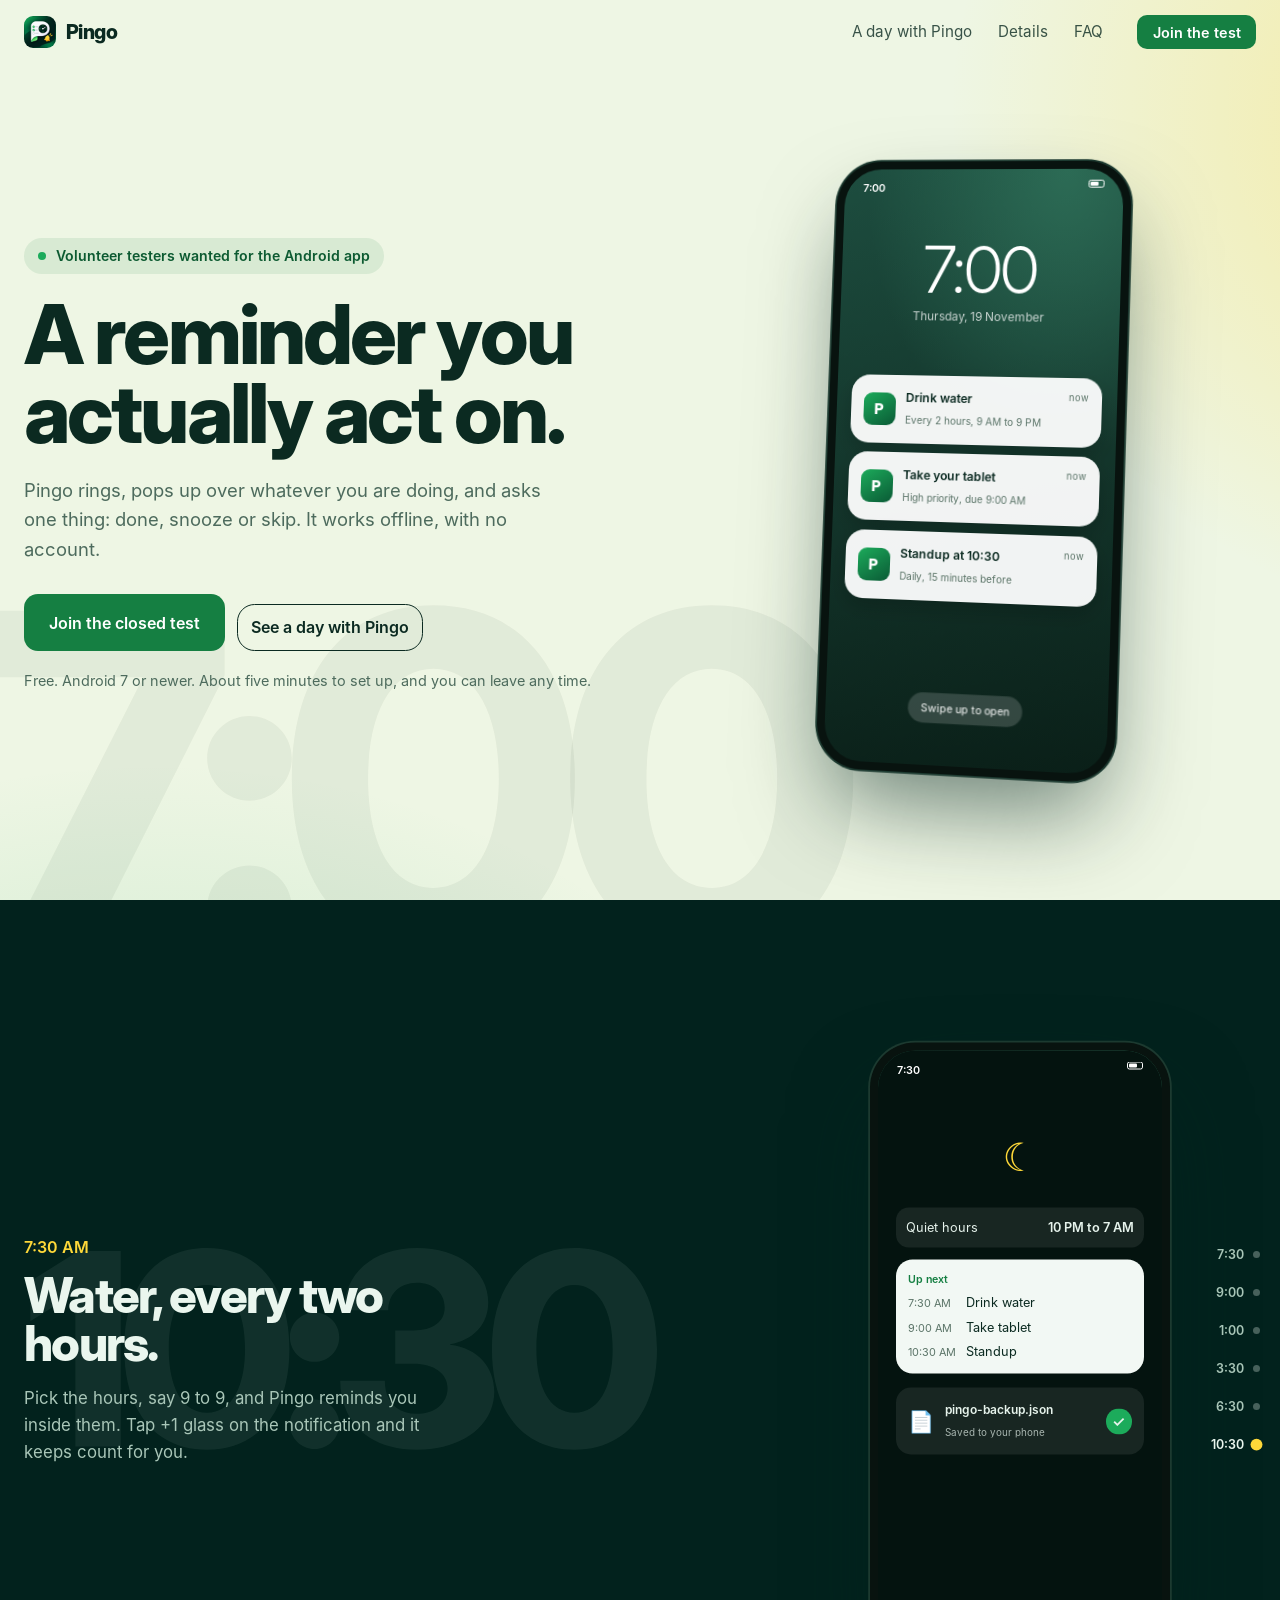
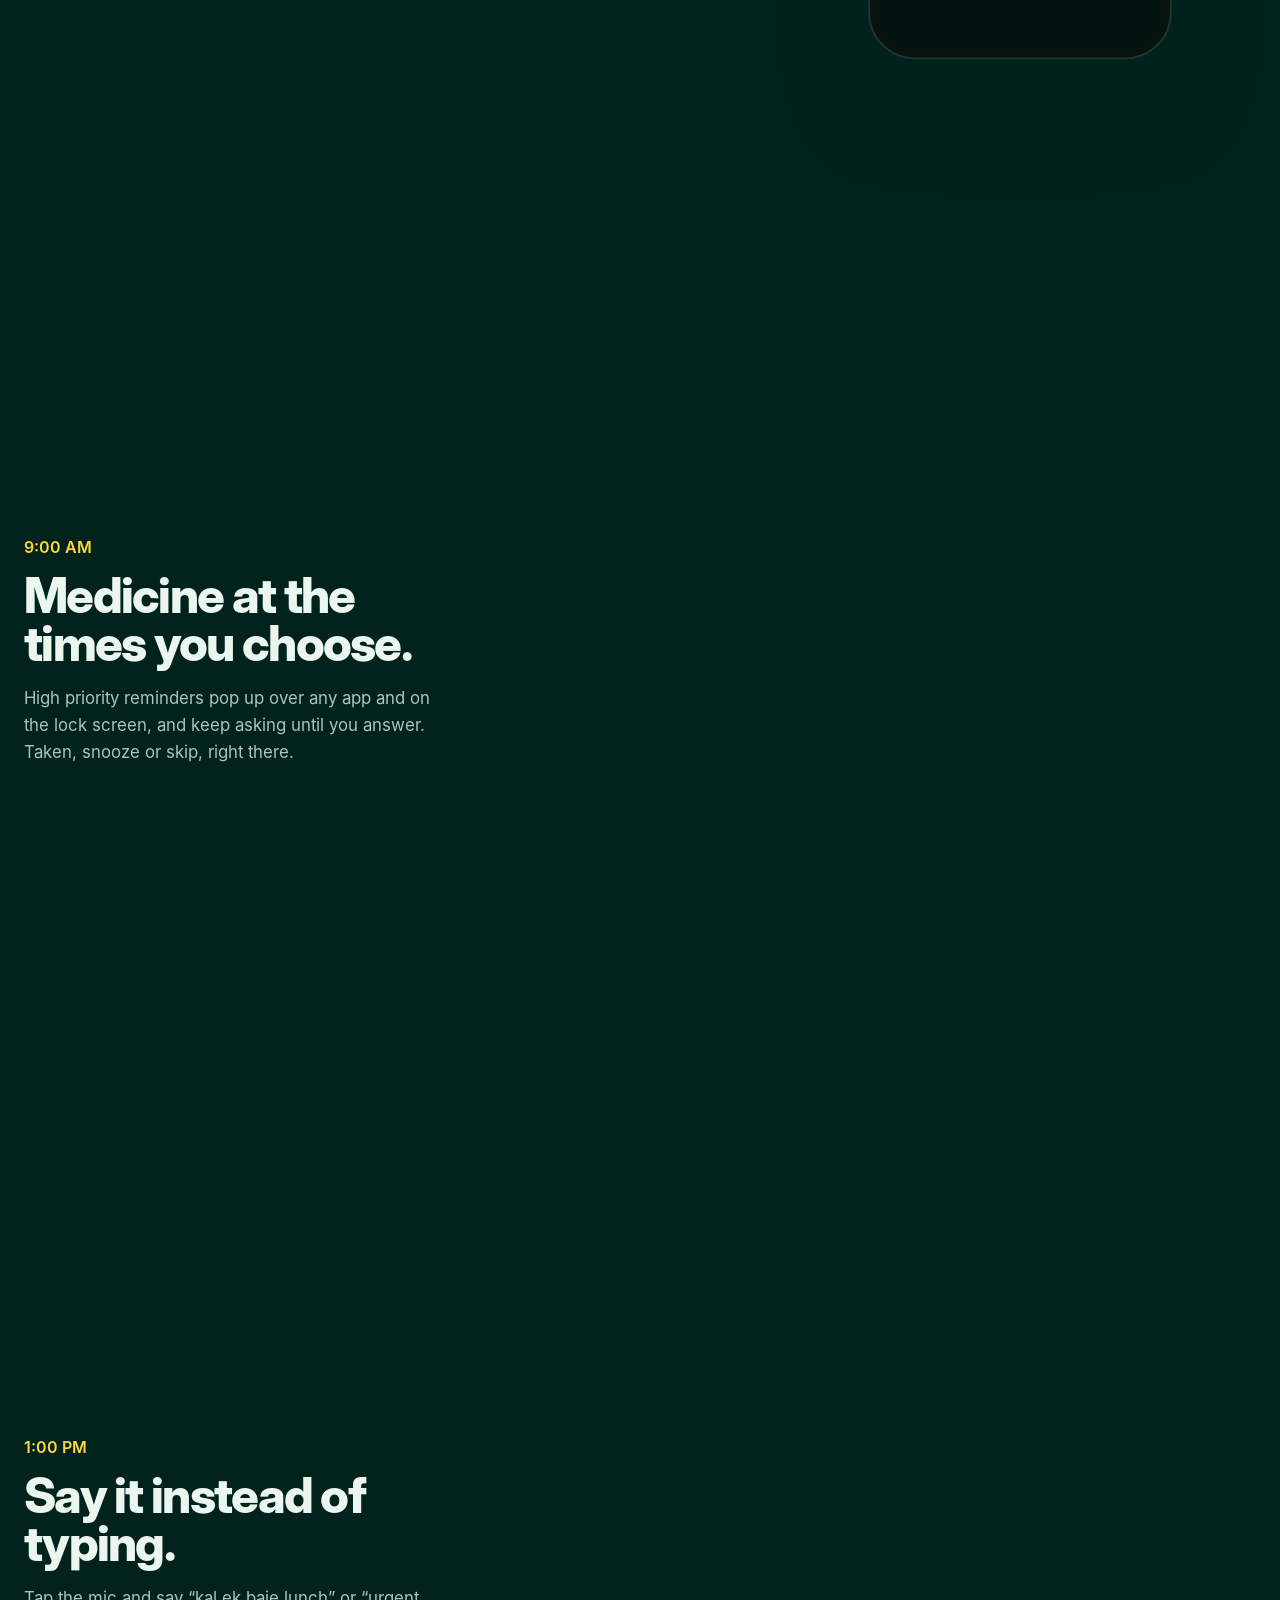
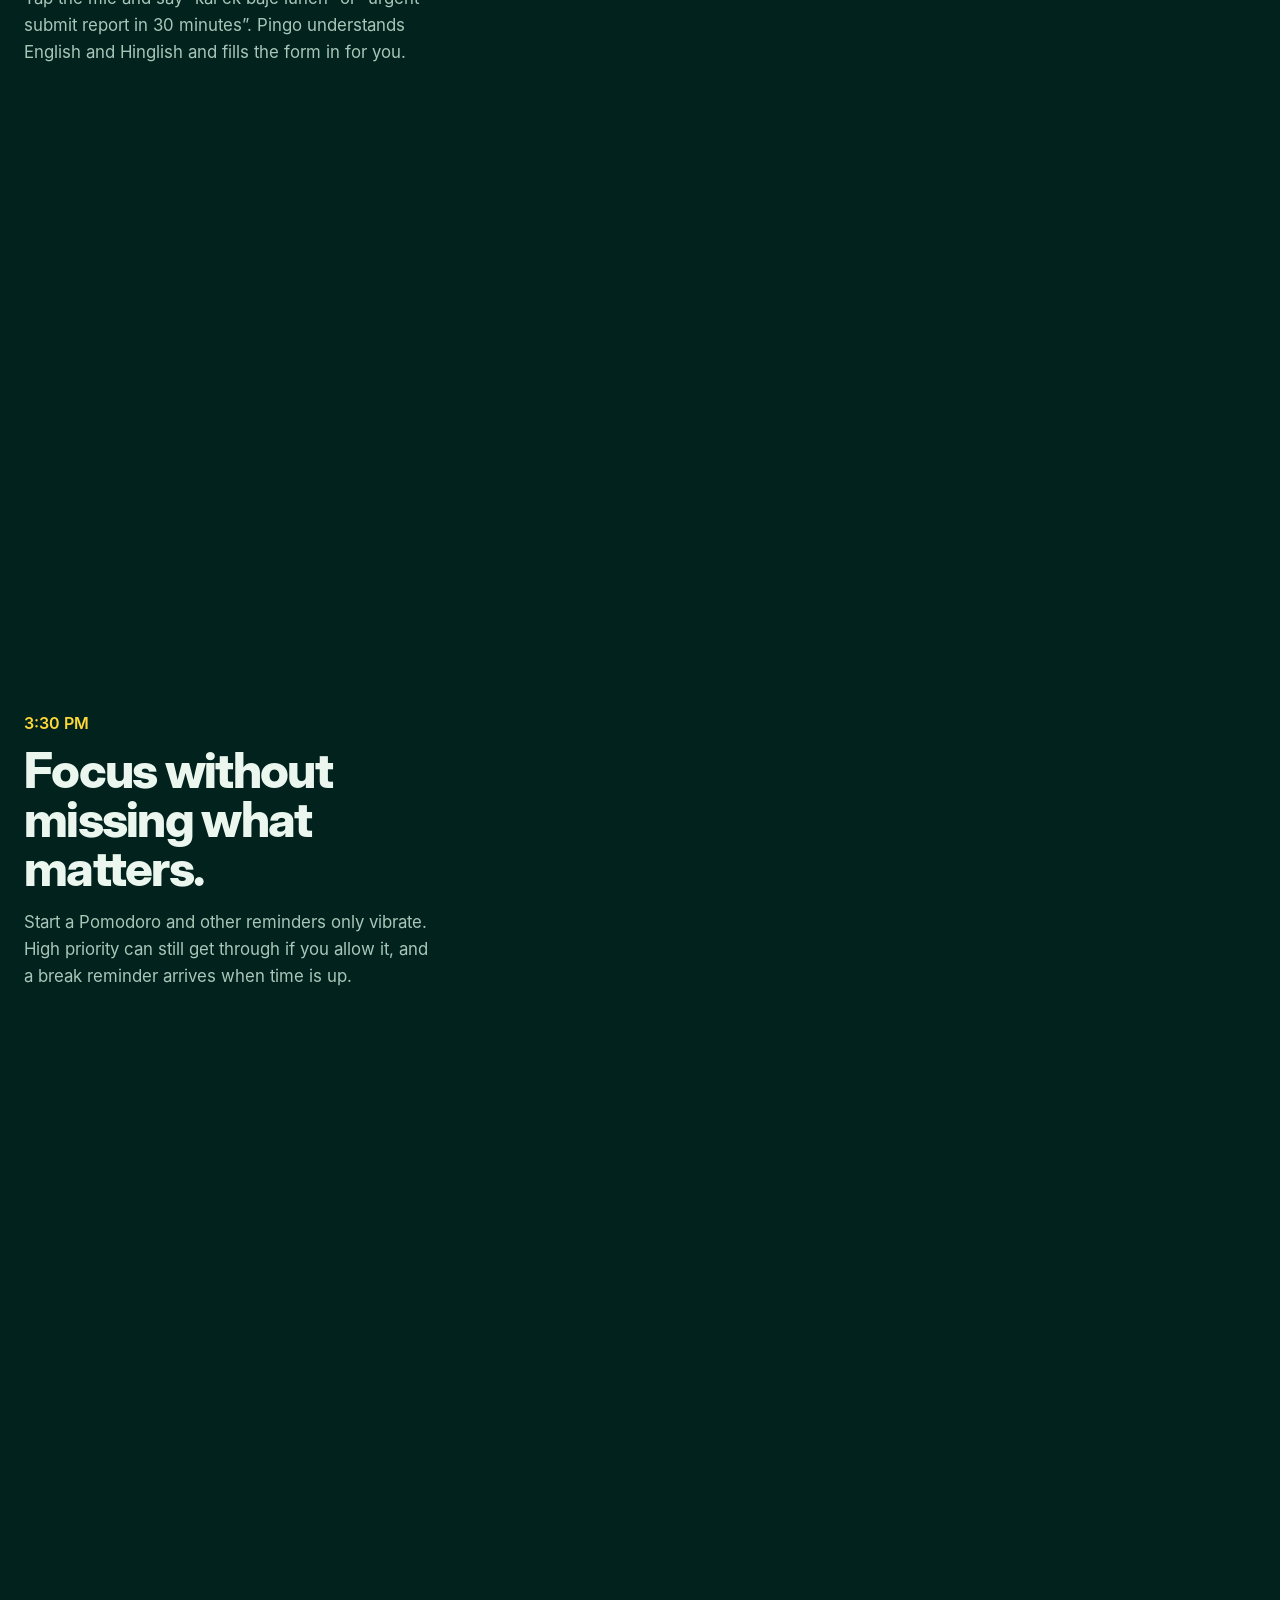
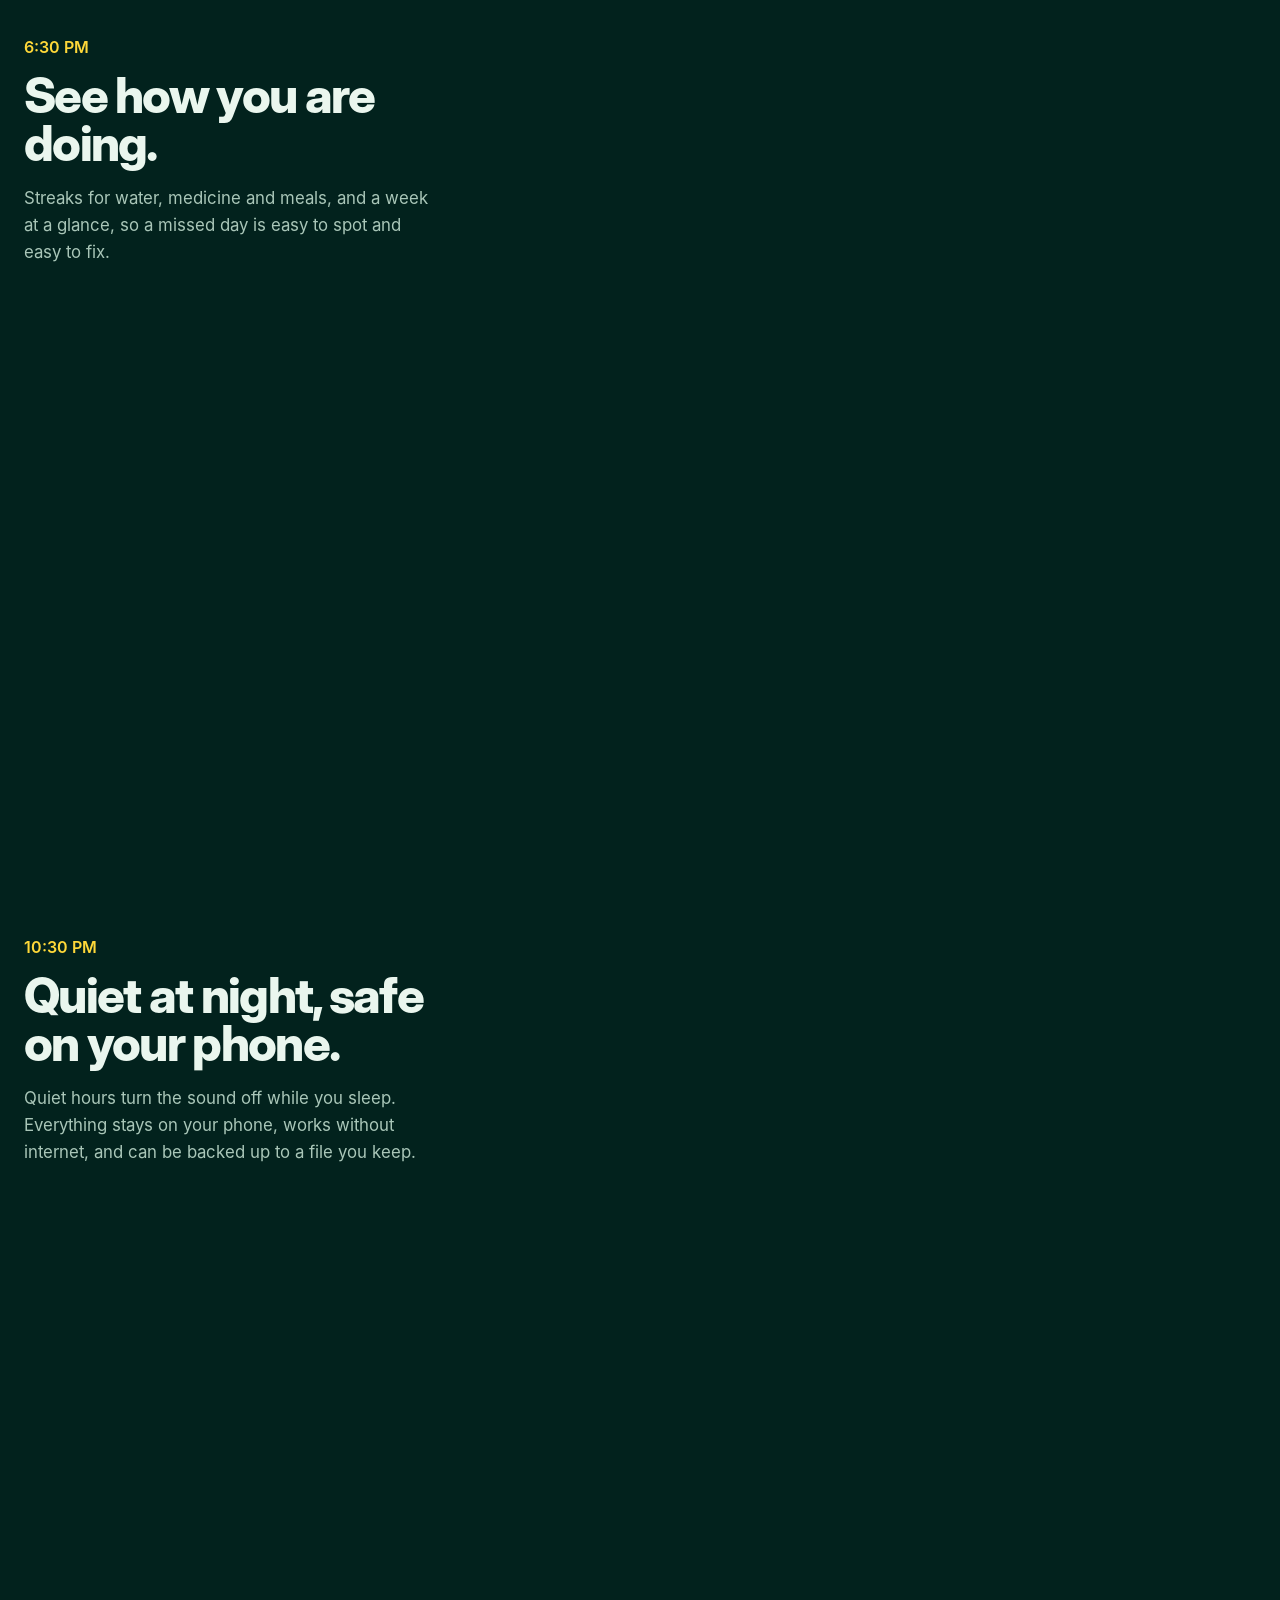
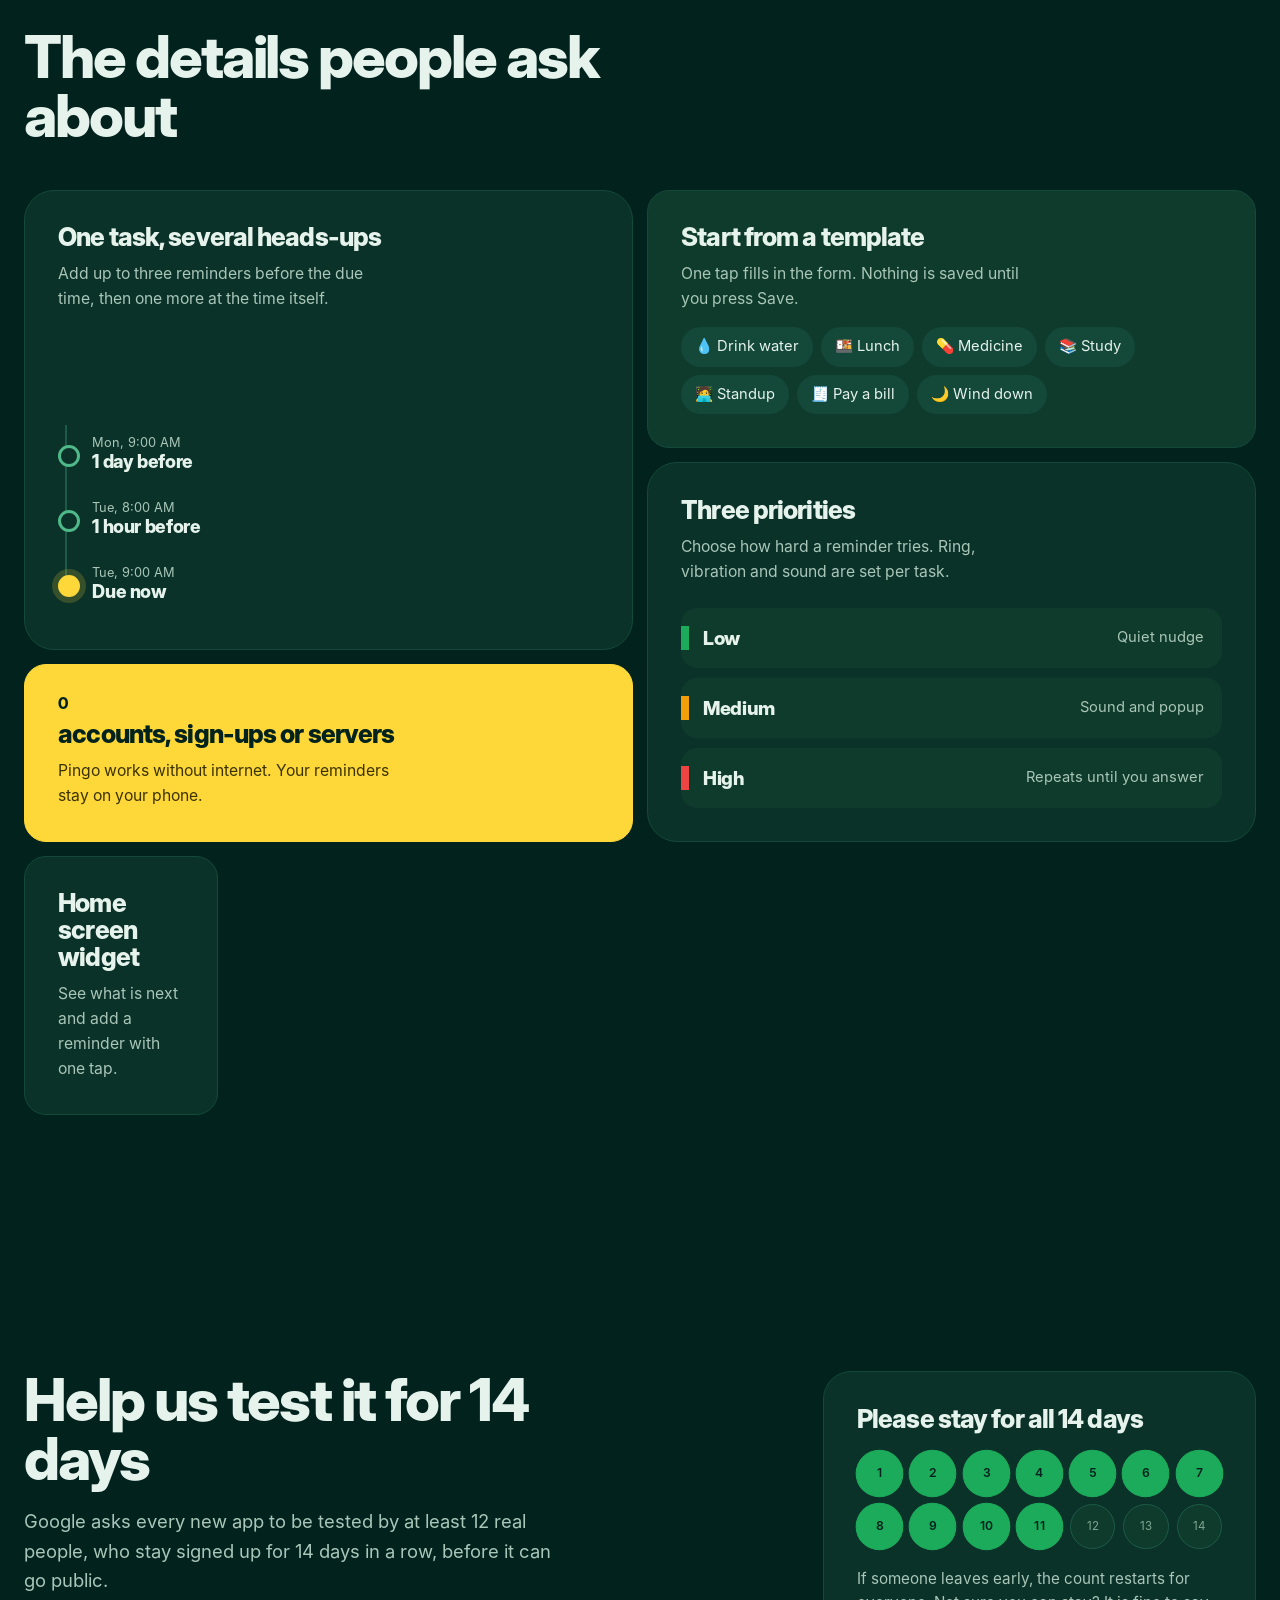
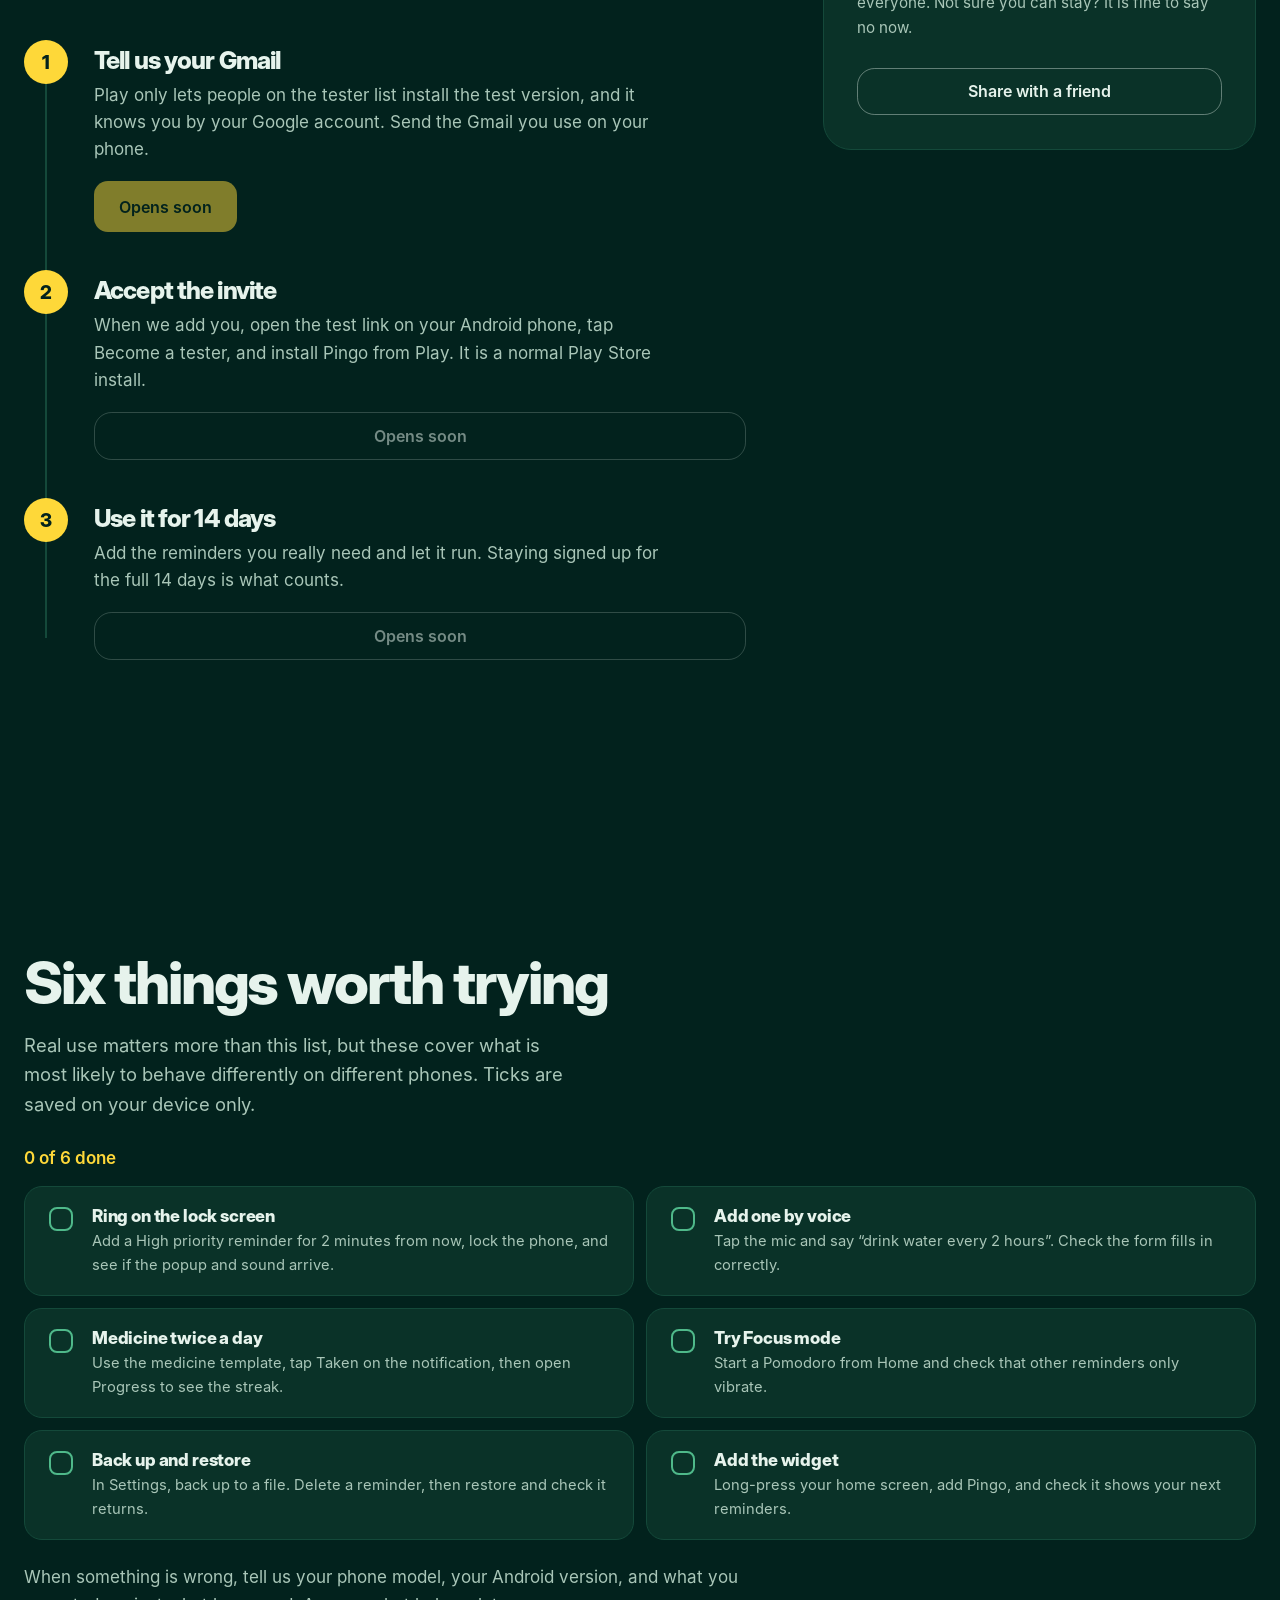
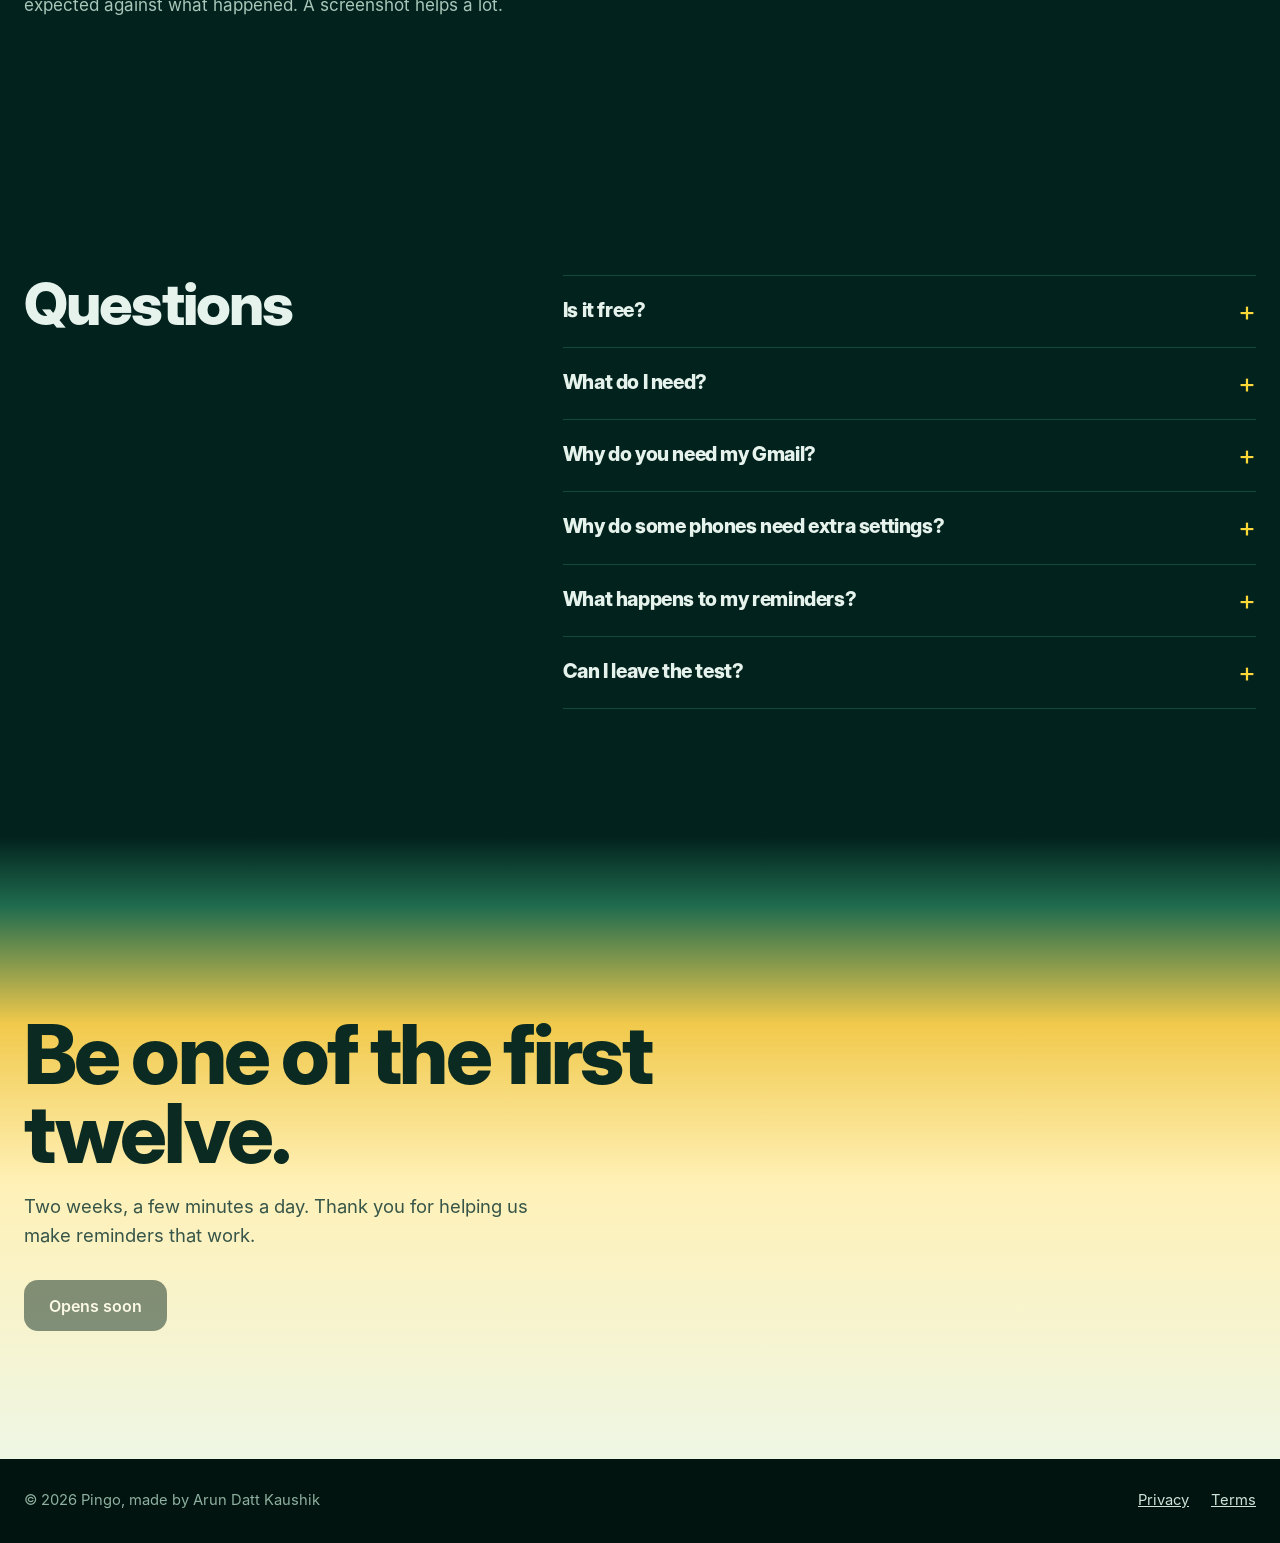
==== commit d9cb560d: "Site: stable looping hero phone, privacy policy and terms pages, footer name Hero phone no longer sh" ====
--- a/index.html
+++ b/index.html
@@ -49,16 +49,46 @@
 
     <div class="phone-wrap">
       <div class="phone" aria-hidden="true">
-        <div class="glass">
-          <div class="sb"><span>7:00</span><span class="bat"></span></div>
-          <div class="lock">
-            <div class="lt">7:00</div>
-            <div class="ld">Thursday, 19 November</div>
-          </div>
-          <div class="notes">
-            <div class="note n1"><b class="app">P</b><div><strong>Drink water</strong><span>Every 2 hours, 9 AM to 9 PM</span></div><em>now</em></div>
-            <div class="note n2"><b class="app">P</b><div><strong>Take your tablet</strong><span>High priority, due 9:00 AM</span></div><em>now</em></div>
-            <div class="note n3"><b class="app">P</b><div><strong>Standup at 10:30</strong><span>Daily, 15 minutes before</span></div><em>now</em></div>
+        <div class="glass" id="hglass">
+          <div class="sb"><span id="hclock">7:00</span><span class="bat"></span></div>
+
+          <div class="hs on" data-h="1">
+            <div class="lock"><div class="lt">7:00</div><div class="ld">Thursday, 19 November</div></div>
+            <div class="notes">
+              <div class="note n1"><b class="app">P</b><div><strong>Drink water</strong><span>Every 2 hours, 9 AM to 9 PM</span></div><em>now</em></div>
+              <div class="note n2"><b class="app">P</b><div><strong>Take your tablet</strong><span>High priority, due 9:00 AM</span></div><em>now</em></div>
+              <div class="note n3"><b class="app">P</b><div><strong>Standup at 10:30</strong><span>Daily, 15 minutes before</span></div><em>now</em></div>
+            </div>
+            <div class="swipe">Swipe up to open</div>
+          </div>
+
+          <div class="hs light" data-h="2">
+            <div class="hh">Today</div>
+            <div class="trow"><i class="ck done"></i><div><b>Drink water</b><span>9:00 AM · every 2 hours</span></div></div>
+            <div class="trow"><i class="ck"></i><div><b>Take your tablet</b><span>9:00 AM · High</span></div></div>
+            <div class="trow new r1"><i class="ck"></i><div><b>Gym session</b><span>6:00 PM · Medium</span></div></div>
+            <div class="trow new r2"><i class="ck"></i><div><b>Call mom</b><span>Tomorrow, 8:00 PM</span></div></div>
+            <div class="heard">“gym at 6 pm”</div>
+            <div class="mic"><span></span>🎤</div>
+          </div>
+
+          <div class="hs light" data-h="3">
+            <div class="hh">Today</div>
+            <div class="trow"><i class="ck"></i><div><b>Take your tablet</b><span>9:00 AM · High</span></div></div>
+            <div class="dim"></div>
+            <div class="popup"><div class="hi">High priority</div><h4>Take your tablet</h4><p>Due at 9:00 AM</p>
+              <div class="row3"><u>Snooze 5 min</u><u>Snooze 15 min</u><u>Snooze 1 hr</u></div>
+              <div class="cta2">Taken</div></div>
+            <div class="streak"><span>🔥</span><b>7 day streak</b></div>
+          </div>
+
+          <div class="hs light" data-h="4">
+            <div class="hh">Water</div>
+            <div class="wcard"><small>Glasses today</small>
+              <div class="cups"><i class="f"></i><i class="f"></i><i class="f"></i><i class="f"></i><i class="g g1"></i><i class="g g2"></i><i class="g g3"></i><i class="g"></i></div>
+              <b class="wn"><span class="a">4 of 8</span><span class="b">7 of 8</span></b></div>
+            <div class="trow ft"><i class="ck"></i><div><b>Focus: 25 min</b><span>Other reminders only vibrate</span></div></div>
+            <div class="ring2"><svg viewBox="0 0 120 120"><circle class="tr" cx="60" cy="60" r="52"/><circle class="pr" cx="60" cy="60" r="52"/></svg><b>24:59</b></div>
           </div>
         </div>
       </div>
@@ -284,8 +314,8 @@
 
 <footer>
   <div class="wrap">
-    <span>© <span id="year"></span> Pingo, made by Arun Kaushik</span>
-    <span><a href="privacy.html">Privacy</a> <a data-email href="#"></a></span>
+    <span>© <span id="year"></span> Pingo, made by Arun Datt Kaushik</span>
+    <span><a href="privacy.html">Privacy</a> <a href="terms.html">Terms</a> <a data-email href="#"></a></span>
   </div>
 </footer>
 
--- a/styles.css
+++ b/styles.css
@@ -74,16 +74,15 @@
 .hero .phone { transform: perspective(1600px) rotateY(-9deg) rotateX(3deg) rotate(1.5deg); }
 .glass { position: absolute; inset: .55em; border-radius: 2.5em; overflow: hidden; color: #fff;
   background: radial-gradient(120% 80% at 80% 0%, #2c6b55 0%, transparent 60%), linear-gradient(170deg, #1d4d3f, #0a1f18); }
-.glass:has(.scr.app.on) { background: #f2f8f4; }
+  .glass:has(.scr.app.on) { background: #f2f8f4; }
 .sb { position: absolute; top: 1em; left: 1.7em; right: 1.7em; display: flex; justify-content: space-between; font-size: .72em; font-weight: 600; z-index: 3; transition: color .3s; }
-.glass:has(.scr.app.on) .sb { color: var(--ink); }
+.glass:has(.scr.app.on) .sb, .glass.light .sb { color: #0b2a21; }
 .bat { width: 1.5em; height: .75em; border: 1.5px solid currentColor; border-radius: .22em; position: relative; }
 .bat::after { content: ""; position: absolute; inset: 1px 35% 1px 1px; background: currentColor; border-radius: .1em; }
 .lock { text-align: center; padding-top: 4.6em; }
 .lt { font: 300 4.4em/1 var(--display); letter-spacing: -.03em; }
 .ld { font-size: .8em; opacity: .75; margin-top: .4em; }
 .notes { padding: 0 1em; display: grid; gap: .6em; }
-.hero .notes { position: absolute; left: 0; right: 0; top: 14em; }
 .note { background: rgba(255,255,255,.94); color: var(--ink); border-radius: 1.25em; padding: .85em; display: grid; grid-template-columns: auto 1fr auto; gap: .7em; align-items: center; box-shadow: 0 .6em 1.4em rgba(0,0,0,.18); }
 .note strong { display: block; font-size: .82em; }
 .note span { font-size: .68em; color: #5b7468; }
@@ -92,15 +91,6 @@
 .acts { grid-column: 1 / -1; display: flex; gap: .5em; margin-top: .2em; }
 .acts u { flex: 1; text-align: center; text-decoration: none; font-size: .68em; font-weight: 600; padding: .7em .3em; border-radius: .8em; background: #e7efe9; }
 .acts u.hot { background: var(--leaf-dk); color: #fff; }
-/* the one orchestrated moment in the hero: three reminders arrive on the lock screen */
-.hero .note { animation: arrive .8s cubic-bezier(.2,1.15,.3,1) both; }
-.hero .n1 { animation-delay: 1s; } .hero .n2 { animation-delay: 1.8s; } .hero .n3 { animation-delay: 2.6s; }
-.hero .n1, .hero .n2, .hero .n3 { }
-@keyframes arrive { from { opacity: 0; transform: translateY(-3.5em) scale(.94); } to { opacity: 1; transform: none; } }
-.hero .glass { animation: buzz .45s ease 1s, buzz .45s ease 1.8s, buzz .45s ease 2.6s; }
-@keyframes buzz { 0%, 100% { translate: 0 0; } 20% { translate: -.25em 0; } 40% { translate: .25em 0; } 60% { translate: -.18em 0; } 80% { translate: .12em 0; } }
-/* notes stack: n2 and n3 sit below n1 */
-.hero .notes { grid-template-rows: auto; }
 
 /* ---------- a day with Pingo (sticky story) ---------- */
 .day { position: relative; overflow: clip; background-color: var(--bg, var(--dawn)); color: var(--ink); --bg: #eef6e4; --mut: #4d6b5d; --acc: #157f42; --rail: rgba(11,42,33,.28);
@@ -372,3 +362,69 @@
 .tprog.pop { animation: tp .5s cubic-bezier(.3,1.6,.5,1); }
 @keyframes tp { from { transform: scale(.9); } }
 @media (prefers-reduced-motion: reduce) { .confetti { display: none; } }
+
+/* ---------- hero phone: endless loop of scenes (lock, add by voice, popup, water and focus) ---------- */
+.glass { transition: background .6s ease; }
+.glass.light { background: #f2f8f4; }
+.hs { position: absolute; inset: 0; opacity: 0; transition: opacity .6s ease, transform .6s cubic-bezier(.2,.8,.2,1); transform: scale(1.04); pointer-events: none; }
+.hs.on { opacity: 1; transform: none; }
+.hs.light { padding: 3.4em 1.1em 1em; color: #0b2a21; }
+.hs .notes { position: absolute; left: 0; right: 0; top: 14em; }
+.hs.on .note { animation: arrive .7s cubic-bezier(.2,1.15,.3,1) both; }
+.hs.on .n1 { animation-delay: .5s; } .hs.on .n2 { animation-delay: 1.4s; } .hs.on .n3 { animation-delay: 2.3s; }
+@keyframes arrive { from { opacity: 0; transform: translateY(-3em) scale(.94); } to { opacity: 1; transform: none; } }
+.swipe { position: absolute; bottom: 1.6em; left: 50%; translate: -50% 0; font-size: .72em; opacity: 0; background: rgba(255,255,255,.16); padding: .6em 1.2em; border-radius: 99px; white-space: nowrap; }
+.hs.on .swipe { animation: sw 1.6s ease 3.4s both; }
+@keyframes sw { 0% { opacity: 0; transform: translateY(1em); } 30%, 70% { opacity: 1; } 100% { opacity: 1; transform: translateY(-2.2em); } }
+.hh { font: 800 1.6em var(--display); letter-spacing: -.03em; margin-bottom: .6em; }
+.trow { display: flex; gap: .8em; align-items: center; background: #fff; border: 1px solid #d6e8dd; border-radius: 1.1em; padding: .8em .9em; margin-bottom: .55em; }
+.trow b { display: block; font-size: .88em; }
+.trow span { font-size: .66em; color: #5b7468; }
+.ck { width: 1.3em; height: 1.3em; border-radius: 50%; border: 2px solid #8fbfa6; flex: none; position: relative; }
+.ck.done { background: var(--leaf); border-color: var(--leaf); }
+.ck.done::after { content: "✓"; position: absolute; inset: 0; display: grid; place-items: center; color: #fff; font-size: .8em; font-weight: 800; }
+.trow.new { opacity: 0; }
+.hs.on .r1 { animation: rowin .7s cubic-bezier(.2,1.1,.3,1) 3.2s both, flash 1.2s ease 3.2s; }
+.hs.on .r2 { animation: rowin .7s cubic-bezier(.2,1.1,.3,1) 5.3s both, flash 1.2s ease 5.3s; }
+@keyframes rowin { from { opacity: 0; transform: translateY(-1.2em) scale(.96); } to { opacity: 1; transform: none; } }
+@keyframes flash { 0%, 100% { box-shadow: none; } 40% { box-shadow: 0 0 0 .25em rgba(254,216,57,.7); } }
+.mic { position: absolute; right: 1.2em; bottom: 1.4em; width: 3em; height: 3em; border-radius: 50%; background: var(--leaf-dk); display: grid; place-items: center; font-size: 1em; }
+.mic span { position: absolute; inset: 0; border-radius: 50%; border: 2px solid var(--leaf); opacity: 0; }
+.hs.on .mic span { animation: ping 1.1s ease-out .6s 2, ping 1.1s ease-out 4.4s 1; }
+@keyframes ping { from { opacity: .9; transform: scale(1); } to { opacity: 0; transform: scale(2); } }
+.heard { position: absolute; left: 50%; bottom: 5.2em; translate: -50% 0; background: #0b2a21; color: #fff; font-size: .8em; padding: .6em 1.1em; border-radius: 99px; opacity: 0; white-space: nowrap; }
+.hs.on .heard { animation: heard 2.2s ease .7s both; }
+@keyframes heard { 0% { opacity: 0; transform: translateY(.8em); } 15%, 80% { opacity: 1; transform: none; } 100% { opacity: 0; } }
+.hs[data-h="3"] .dim { opacity: 0; }
+.hs.on[data-h="3"] .dim { animation: fadein .4s ease .4s both; }
+@keyframes fadein { to { opacity: 1; } }
+.hs[data-h="3"] .popup { top: 9em; opacity: 0; }
+.hs.on[data-h="3"] .popup { animation: popin .6s cubic-bezier(.2,1.2,.3,1) .5s both; }
+@keyframes popin { from { opacity: 0; transform: translateY(2em) scale(.92); } to { opacity: 1; transform: none; } }
+.hs.on[data-h="3"] .cta2 { animation: tap 1s ease 2.4s; }
+.hs.on[data-h="3"] .streak { animation: streakIn .6s cubic-bezier(.3,1.5,.5,1) 3.3s forwards; }
+.wcard { background: #fff; border: 1px solid #d6e8dd; border-radius: 1.1em; padding: .9em; display: grid; gap: .5em; }
+.wcard small { font-size: .68em; color: #5b7468; }
+.wcard .cups i.f { background: #58c7ff; } .wcard .cups i.g { background: #d9ebf3; }
+.hs.on .g1 { animation: fillcup .4s ease 1s forwards; } .hs.on .g2 { animation: fillcup .4s ease 2s forwards; } .hs.on .g3 { animation: fillcup .4s ease 3s forwards; }
+.wn { font: 800 1.1em var(--display); }
+.ft { margin-top: .8em; opacity: 0; }
+.hs.on .ft { animation: rowin .6s ease 3.8s both; }
+.ring2 { position: relative; width: 6.5em; height: 6.5em; margin: .9em auto 0; opacity: 0; }
+.ring2 svg { width: 100%; height: 100%; transform: rotate(-90deg); }
+.ring2 circle { fill: none; stroke-width: 9; } .ring2 .tr { stroke: #d5e8dc; }
+.ring2 .pr { stroke: var(--leaf-dk); stroke-linecap: round; stroke-dasharray: 326.7; stroke-dashoffset: 326.7; }
+.ring2 b { position: absolute; inset: 0; display: grid; place-items: center; font: 800 1.2em var(--display); }
+.hs.on .ring2 { animation: fadein .4s ease 4.2s forwards; }
+.hs.on .ring2 .pr { animation: ringfill 1.4s ease 4.3s forwards; }
+@media (prefers-reduced-motion: reduce) {
+  .hs { transition: none; } .hs .note, .hs .trow.new, .hs .popup, .hs .dim { opacity: 1; animation: none !important; }
+}
+@media (max-width: 900px) { .doc-page .nav nav a:not(.btn) { display: inline; } .doc-page .nav nav { gap: 14px; } }
+.wn { position: relative; display: block; height: 1.3em; }
+.wn span { position: absolute; left: 0; top: 0; }
+.wn .b { opacity: 0; }
+.hs.on .wn .a { animation: hide .01s ease 3.4s forwards; }
+.hs.on .wn .b { animation: fadein .3s ease 3.4s forwards; }
+@keyframes hide { to { opacity: 0; } }
+@media (prefers-reduced-motion: reduce) { .wn .b { display: none; } }
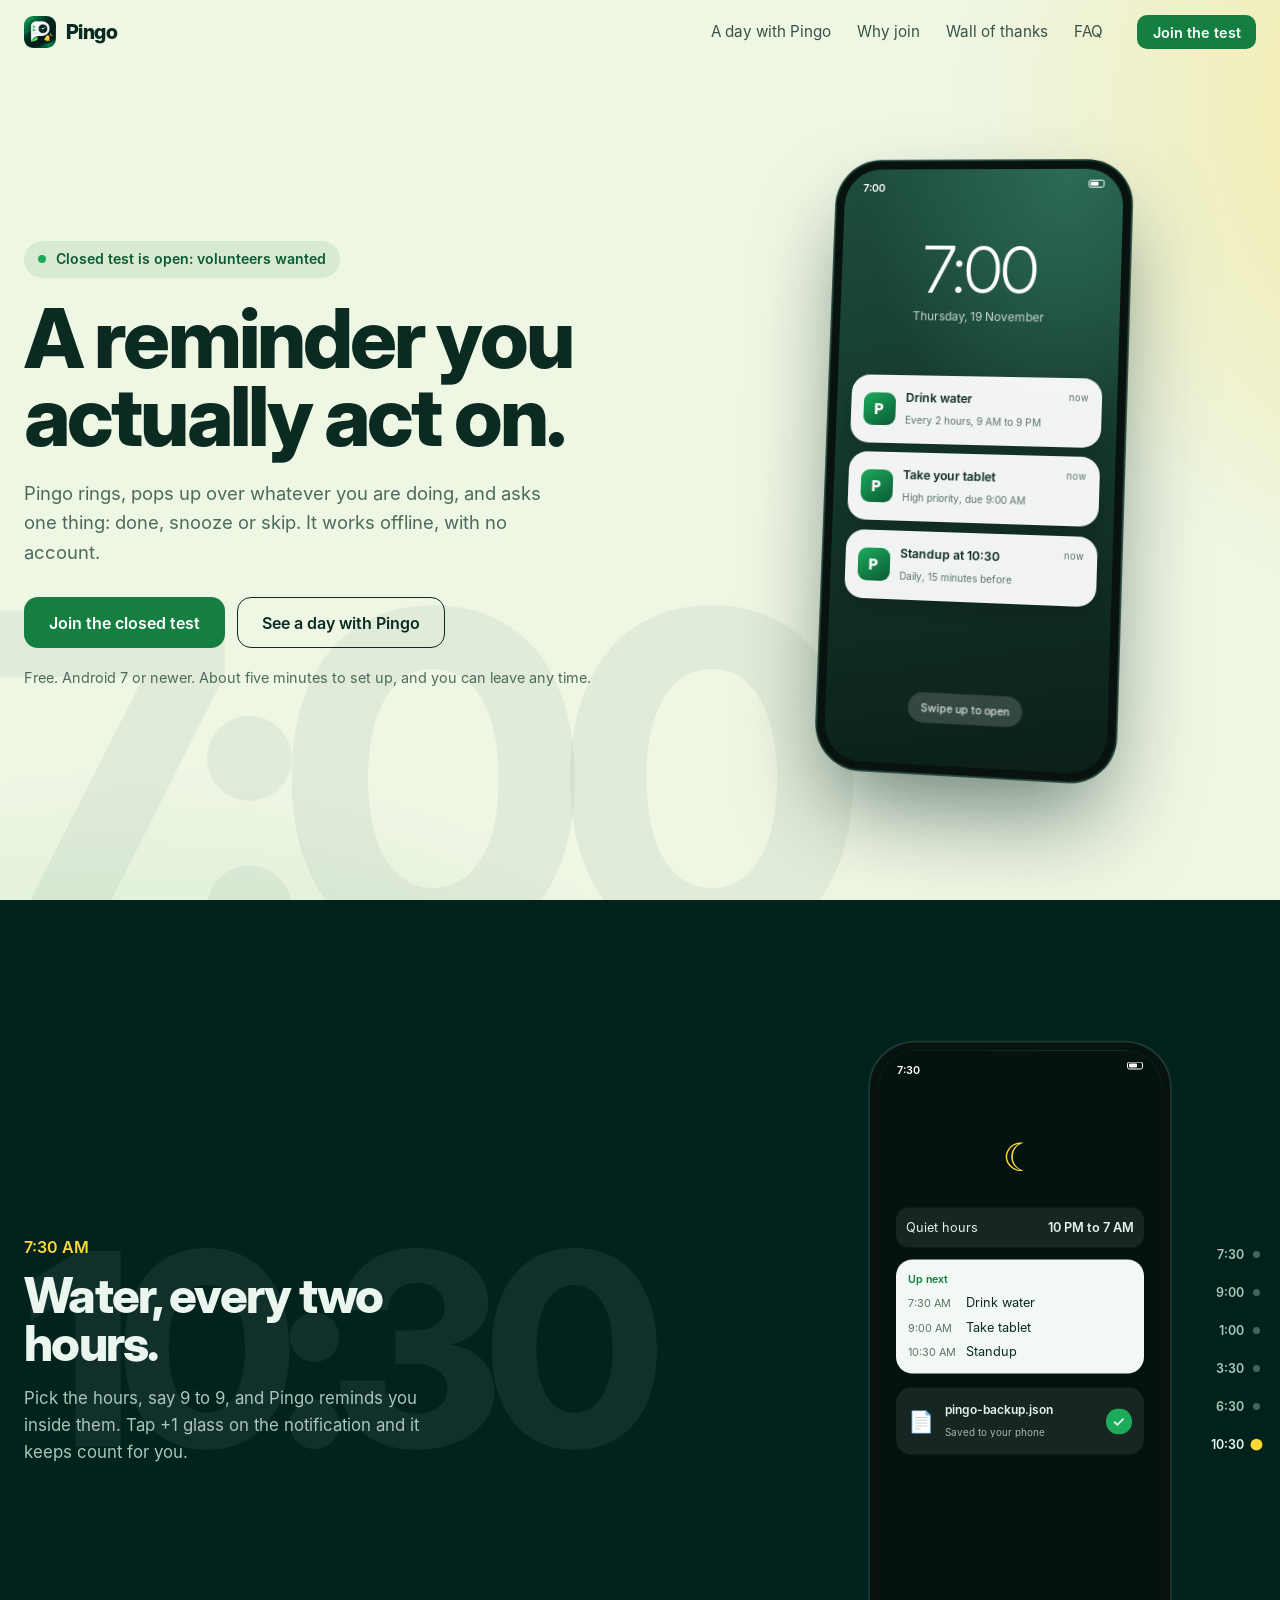
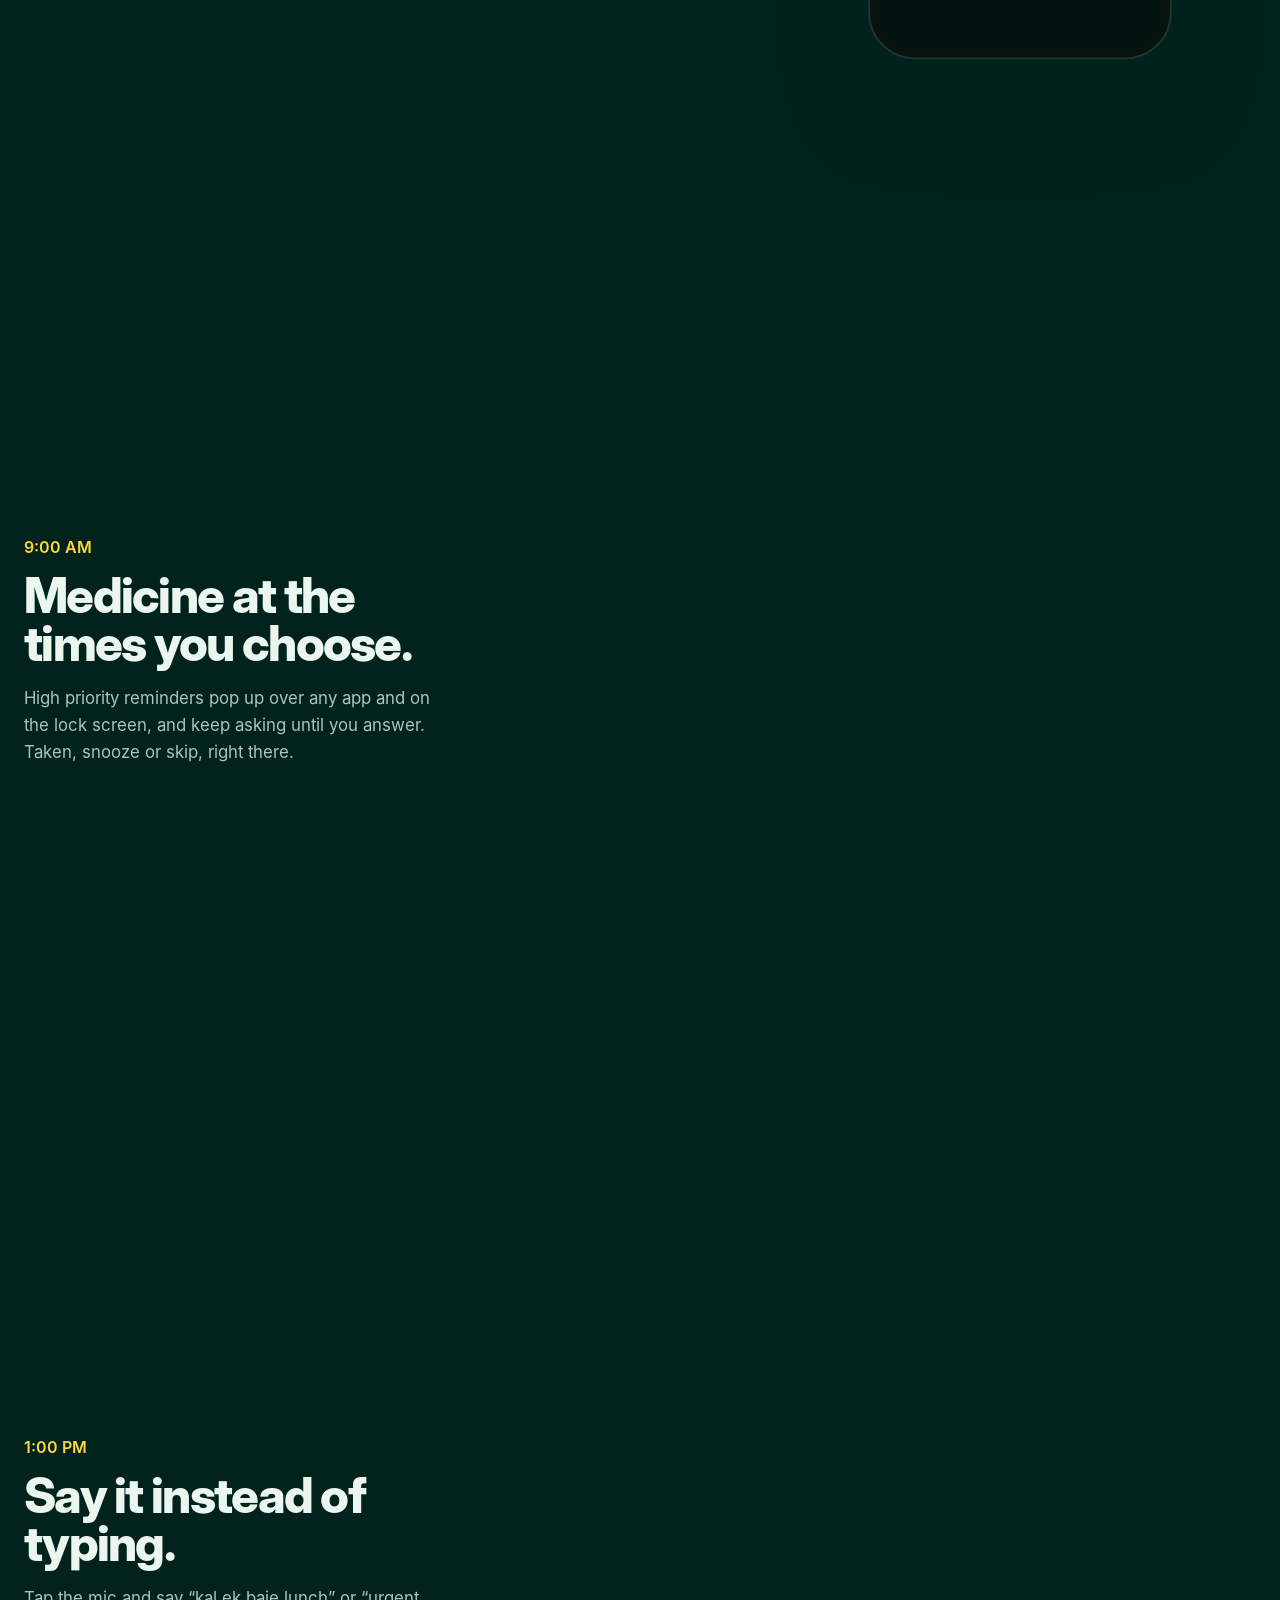
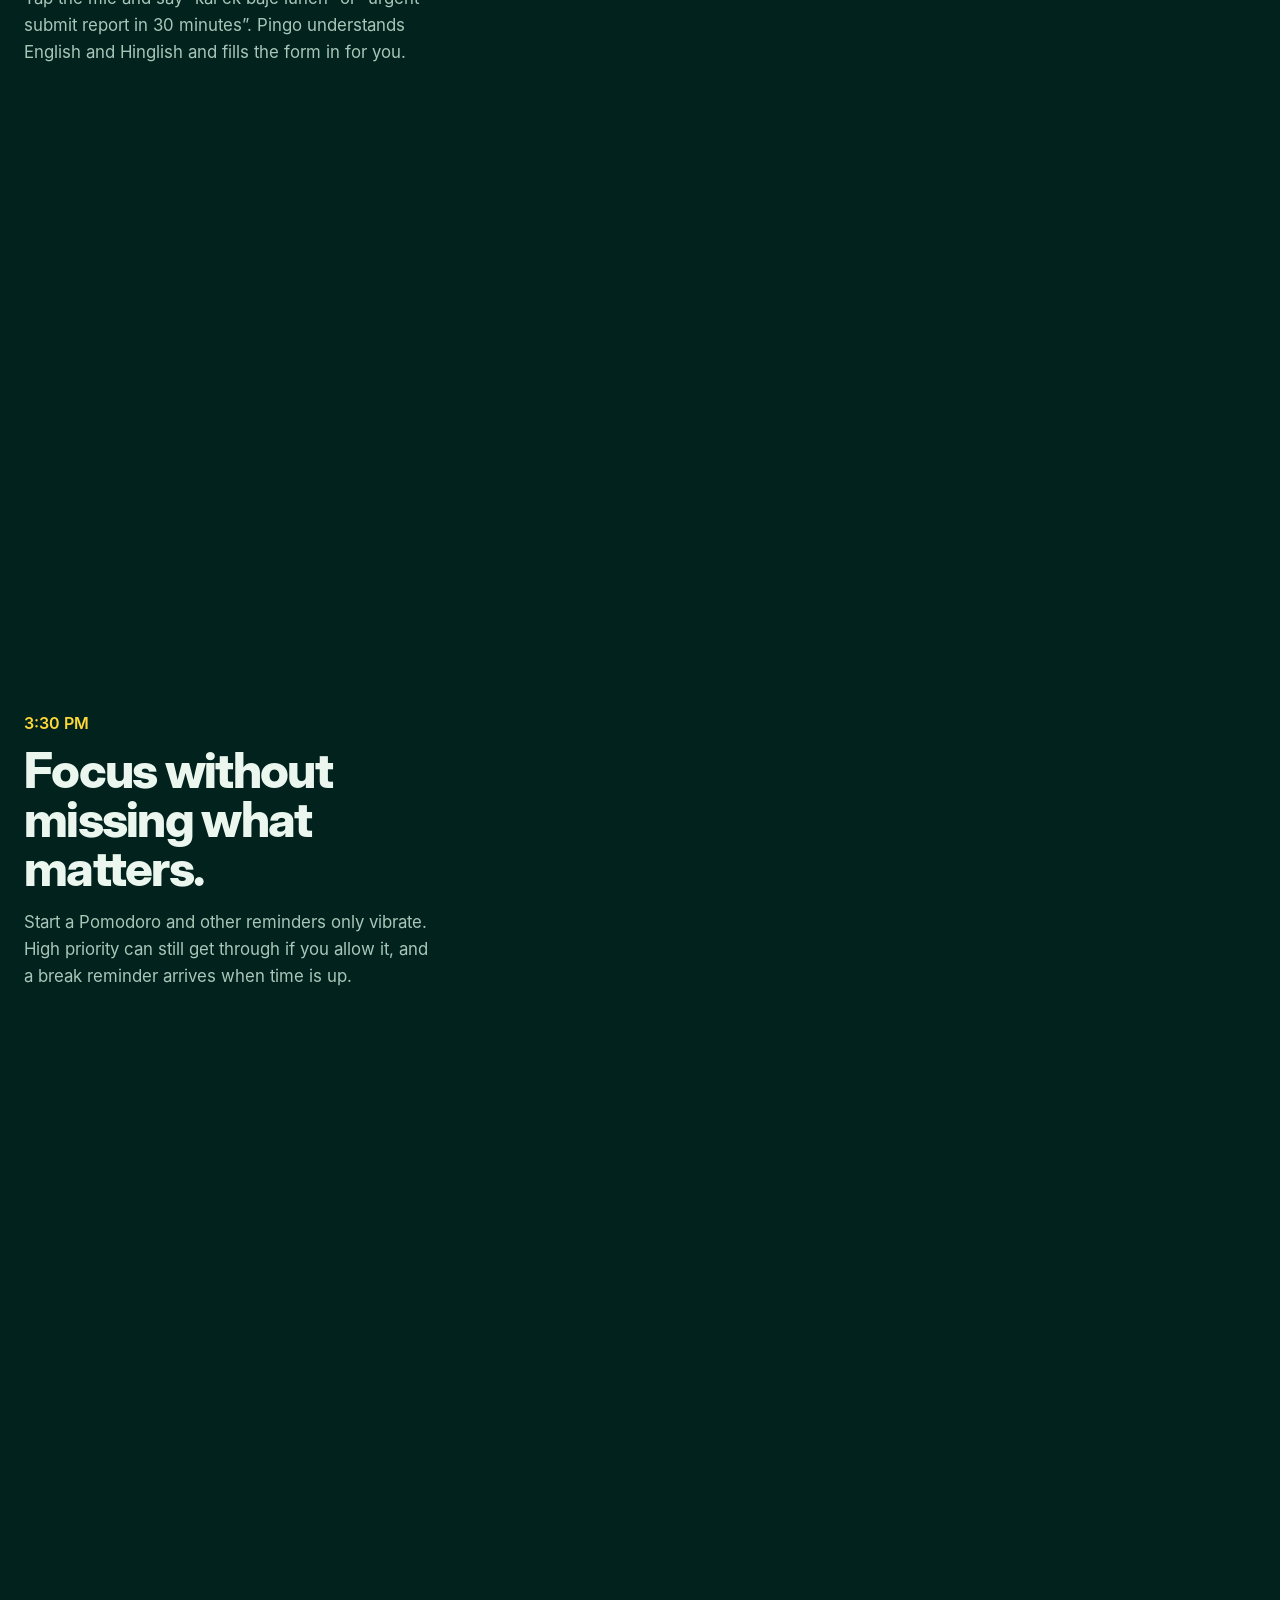
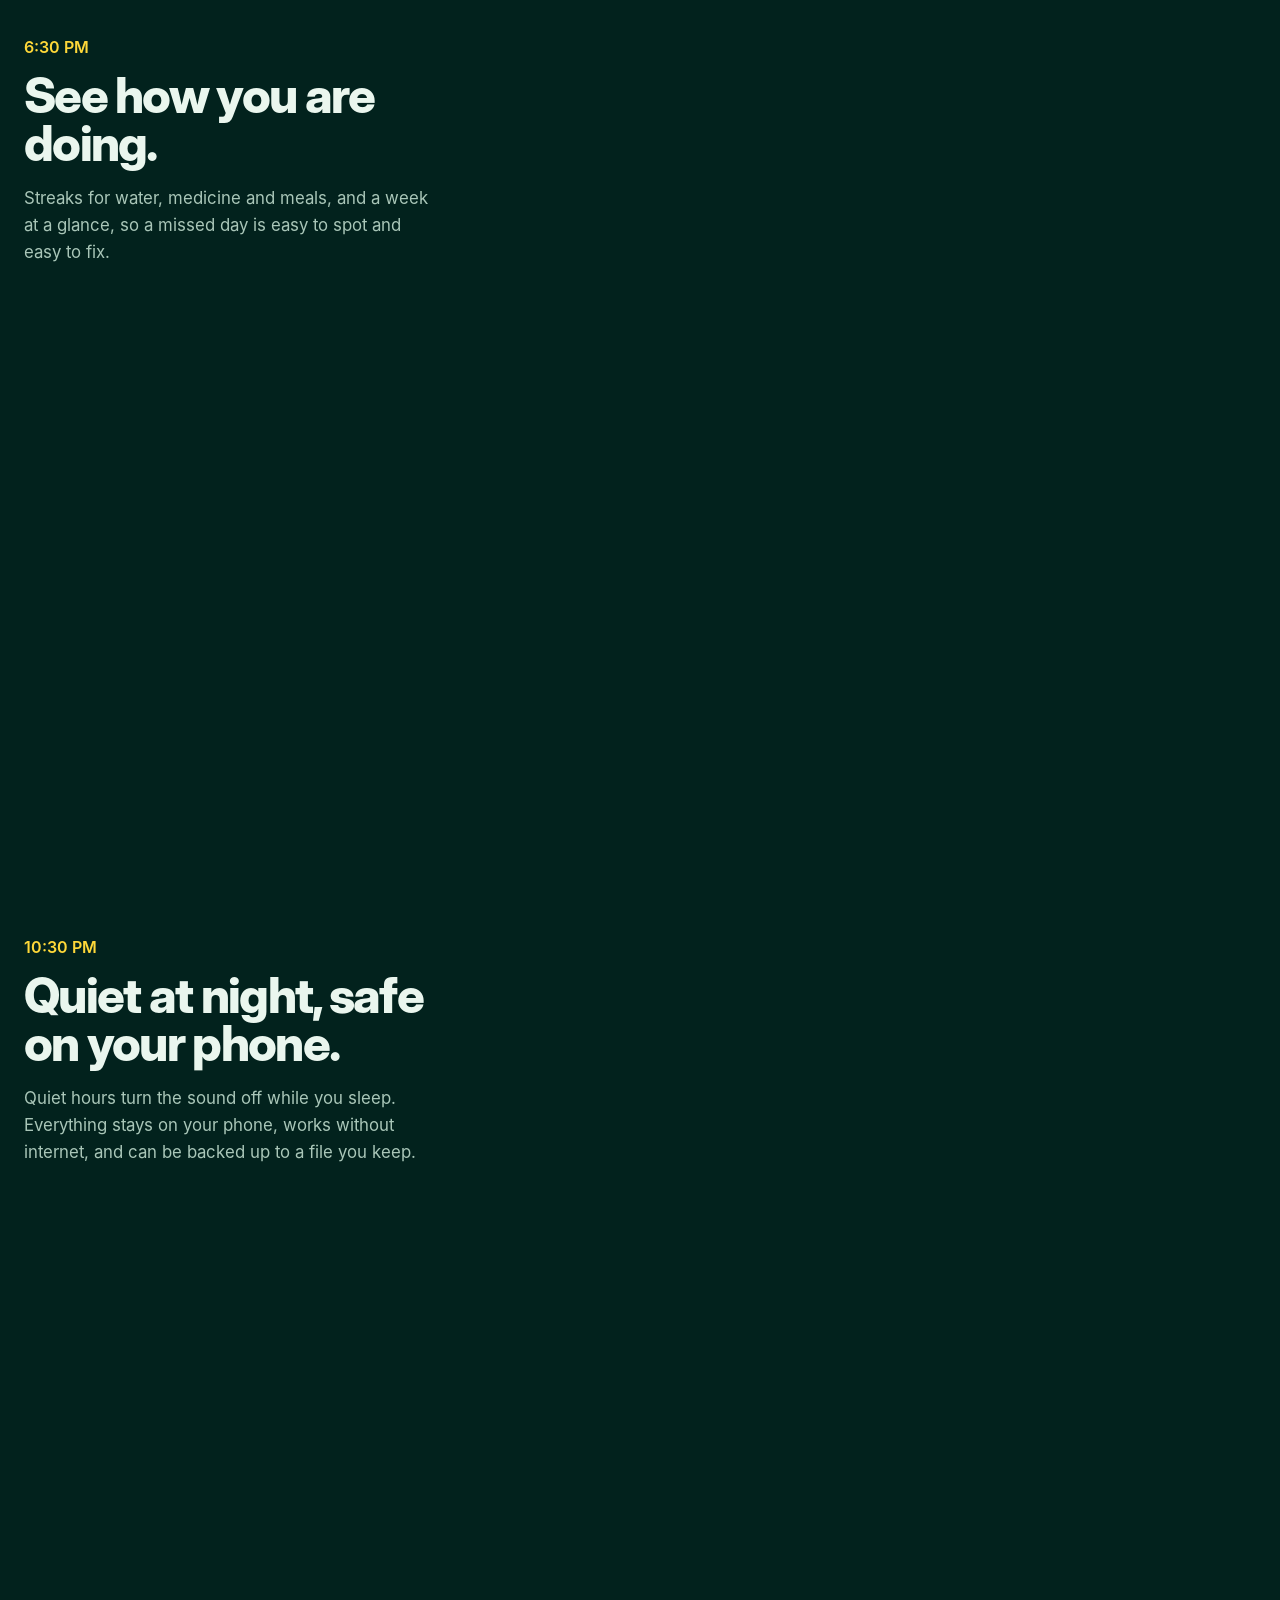
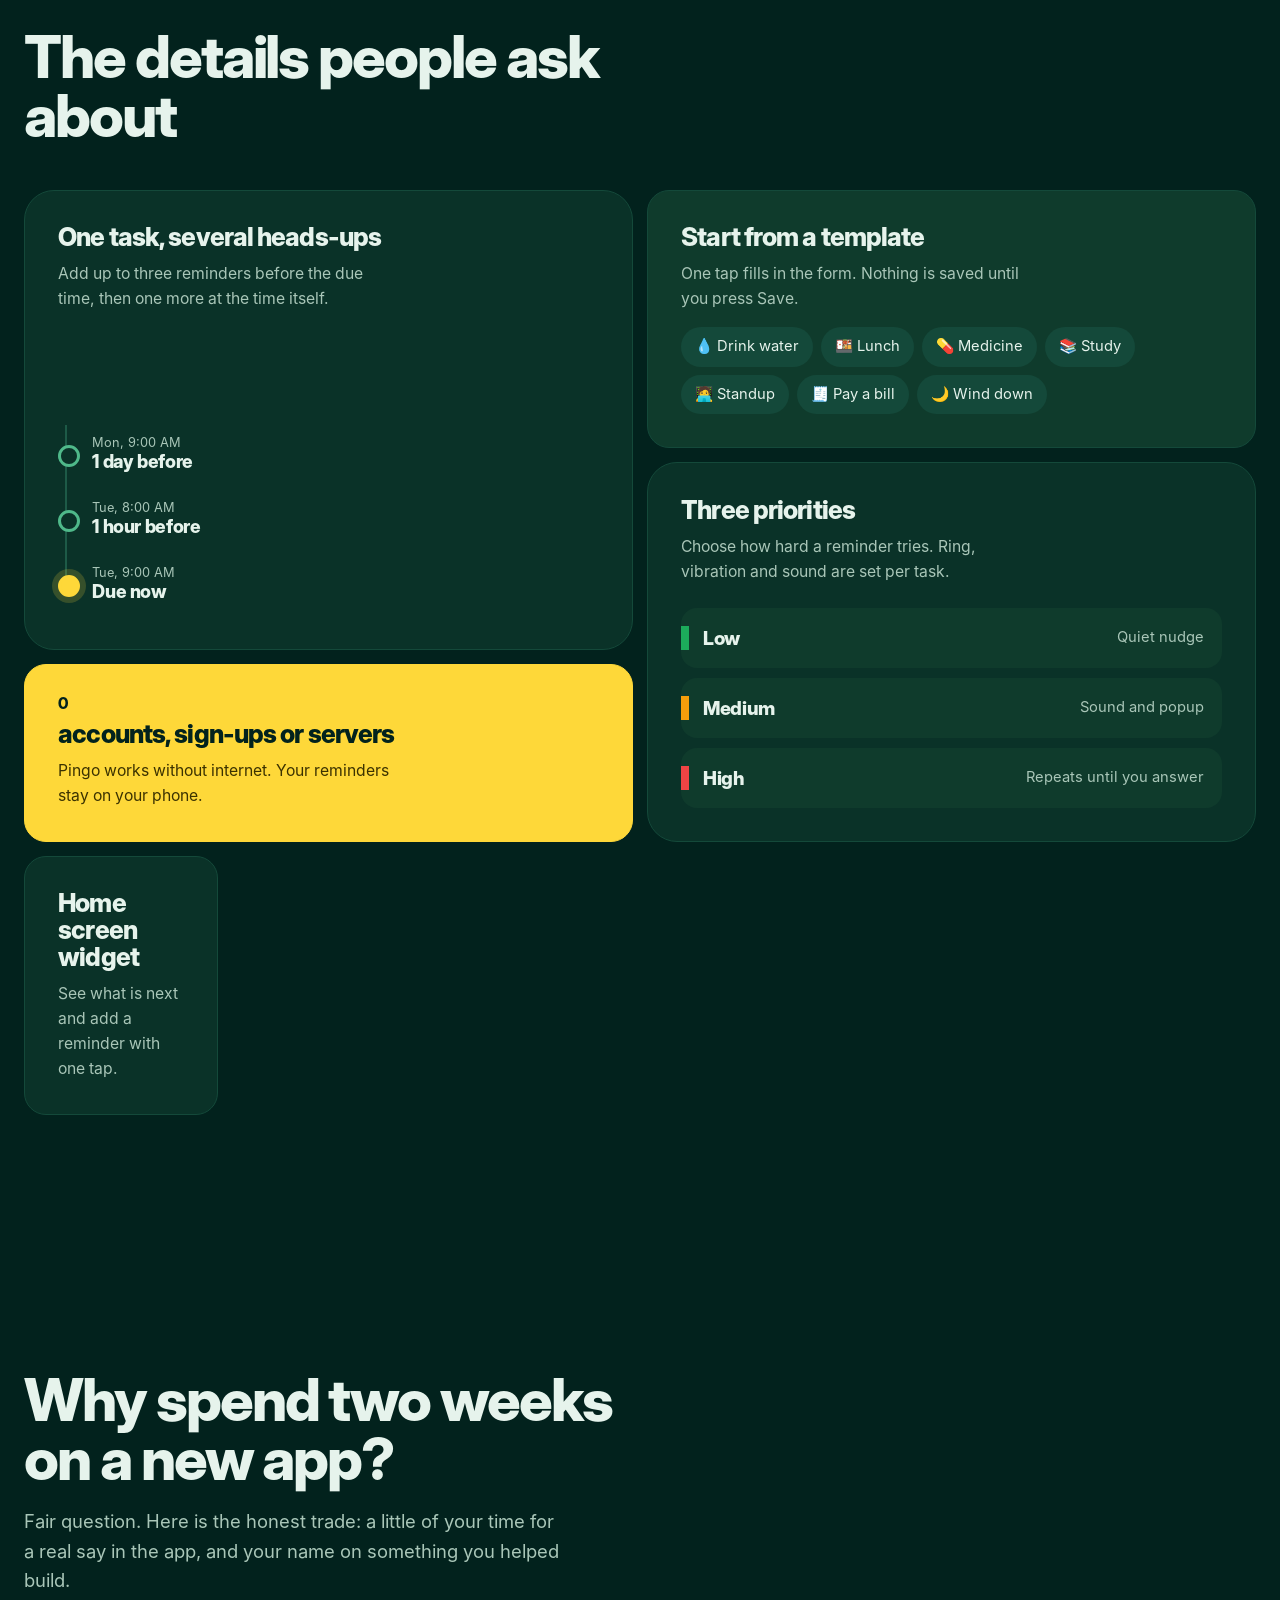
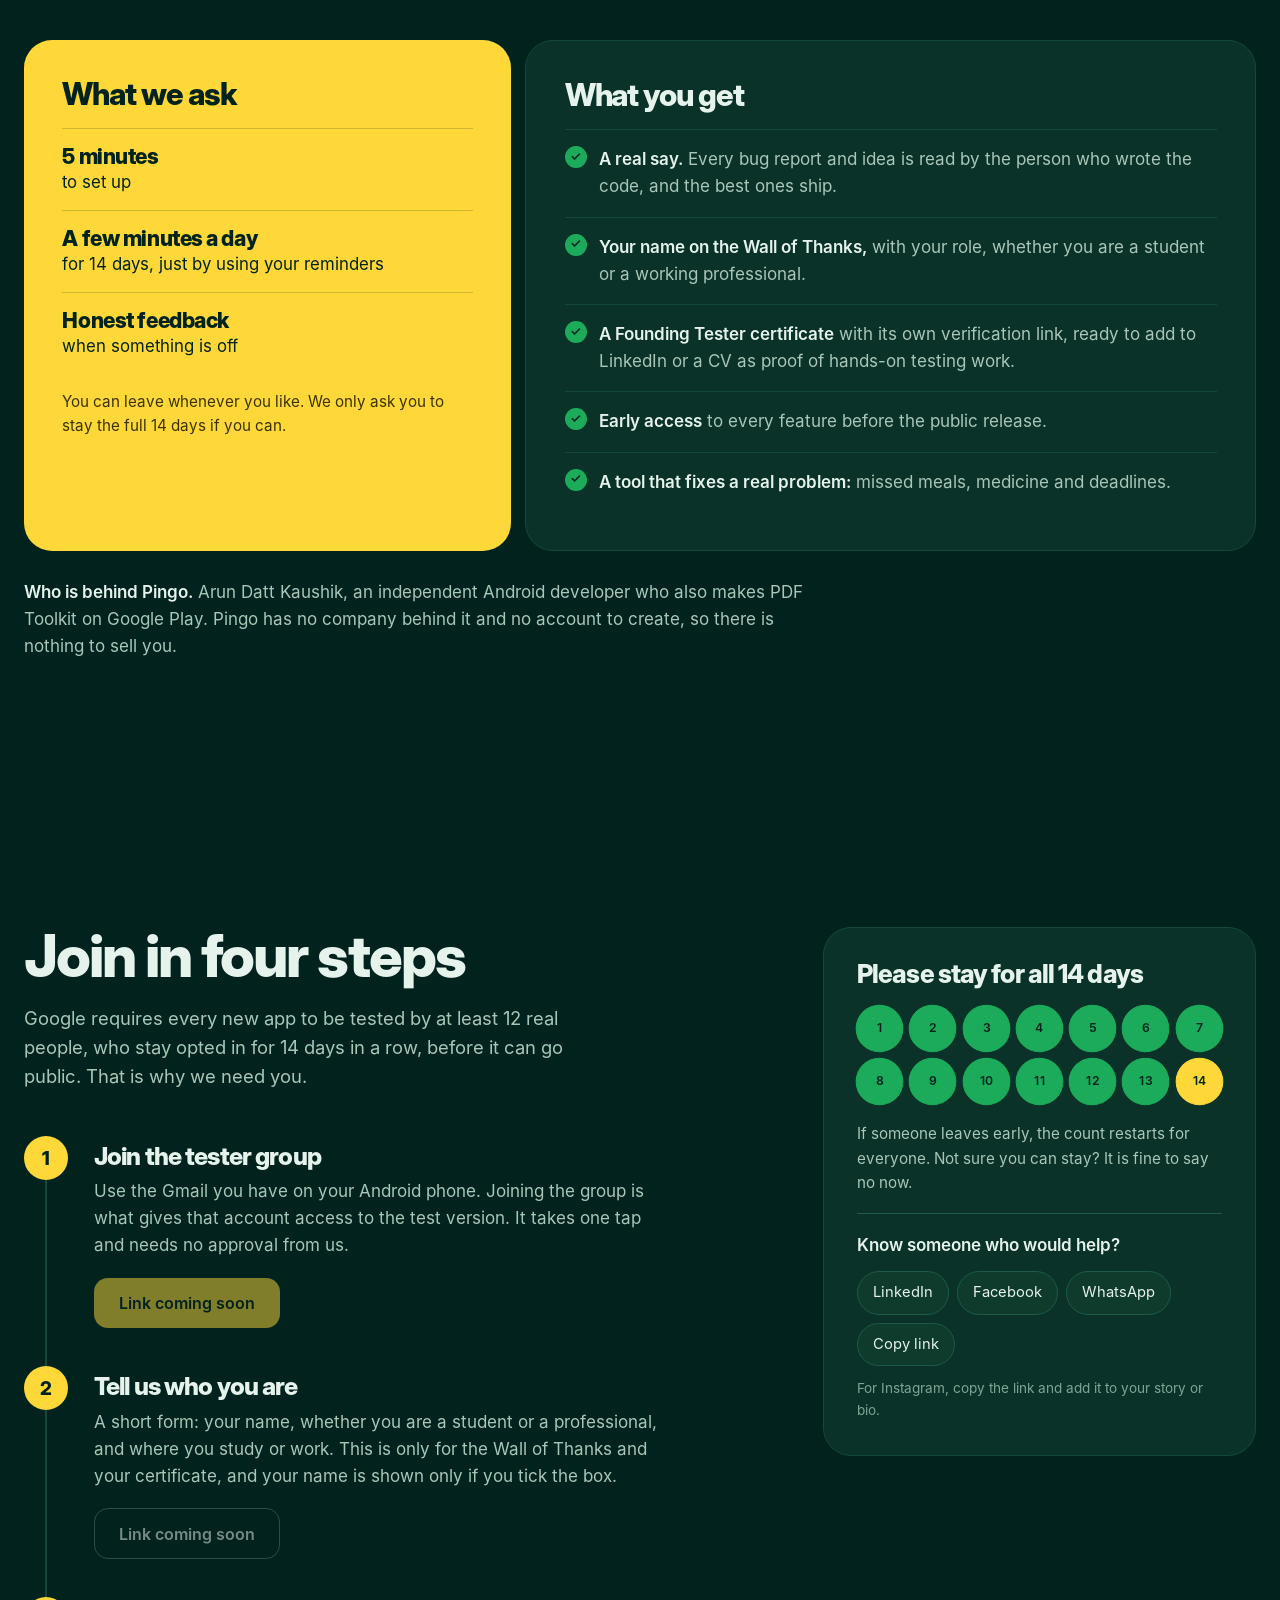
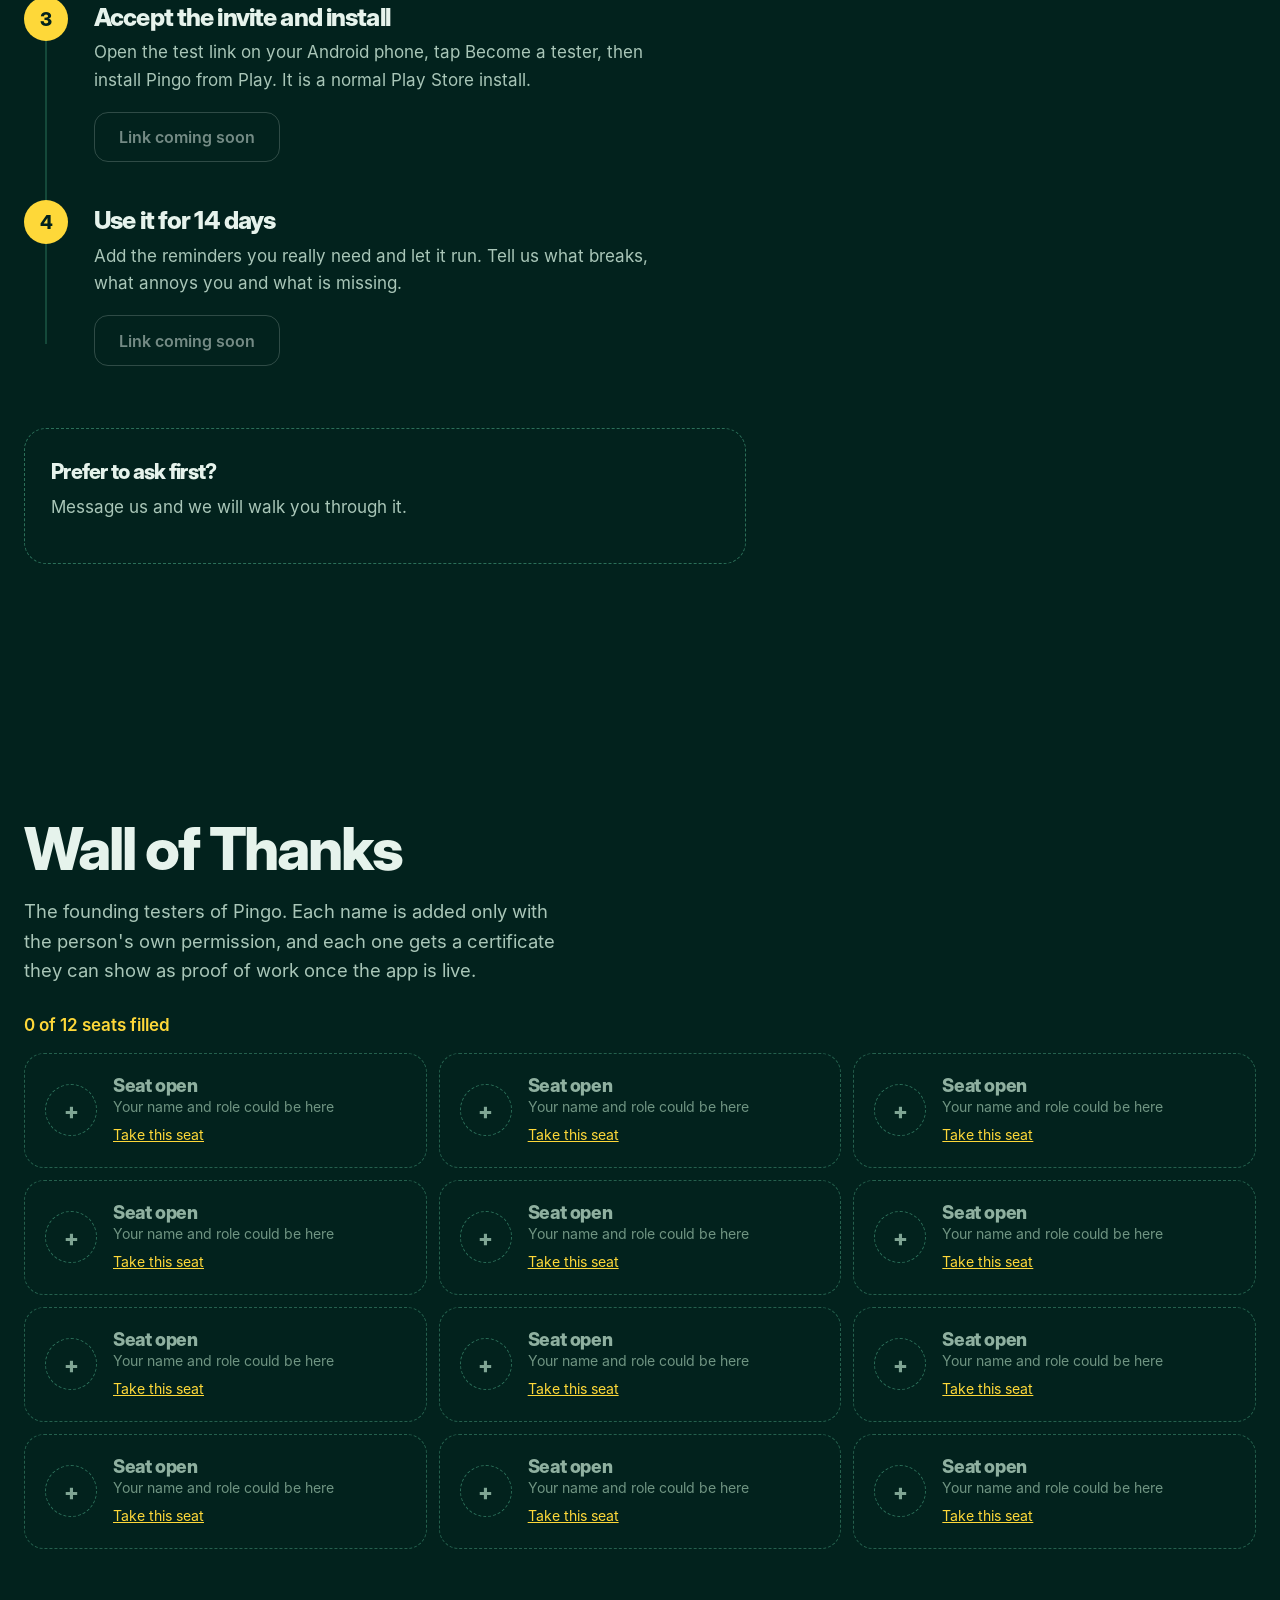
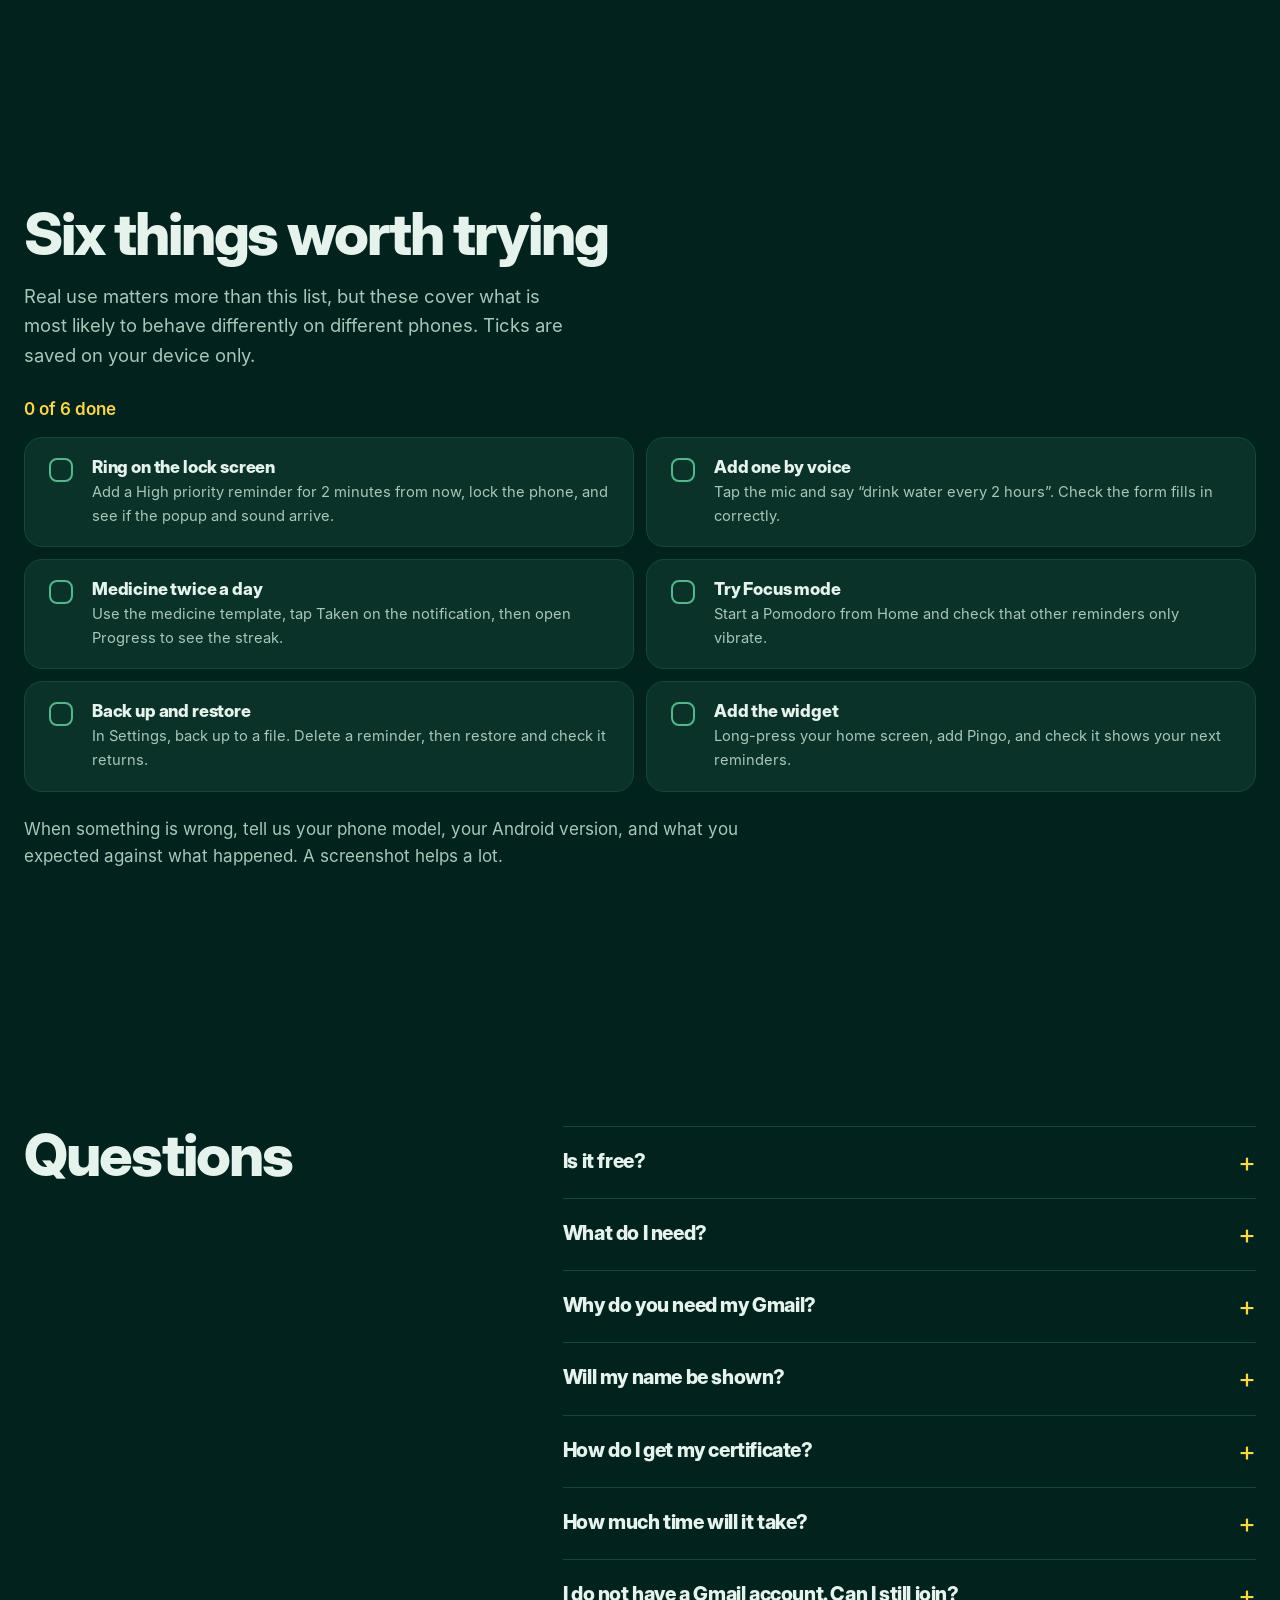
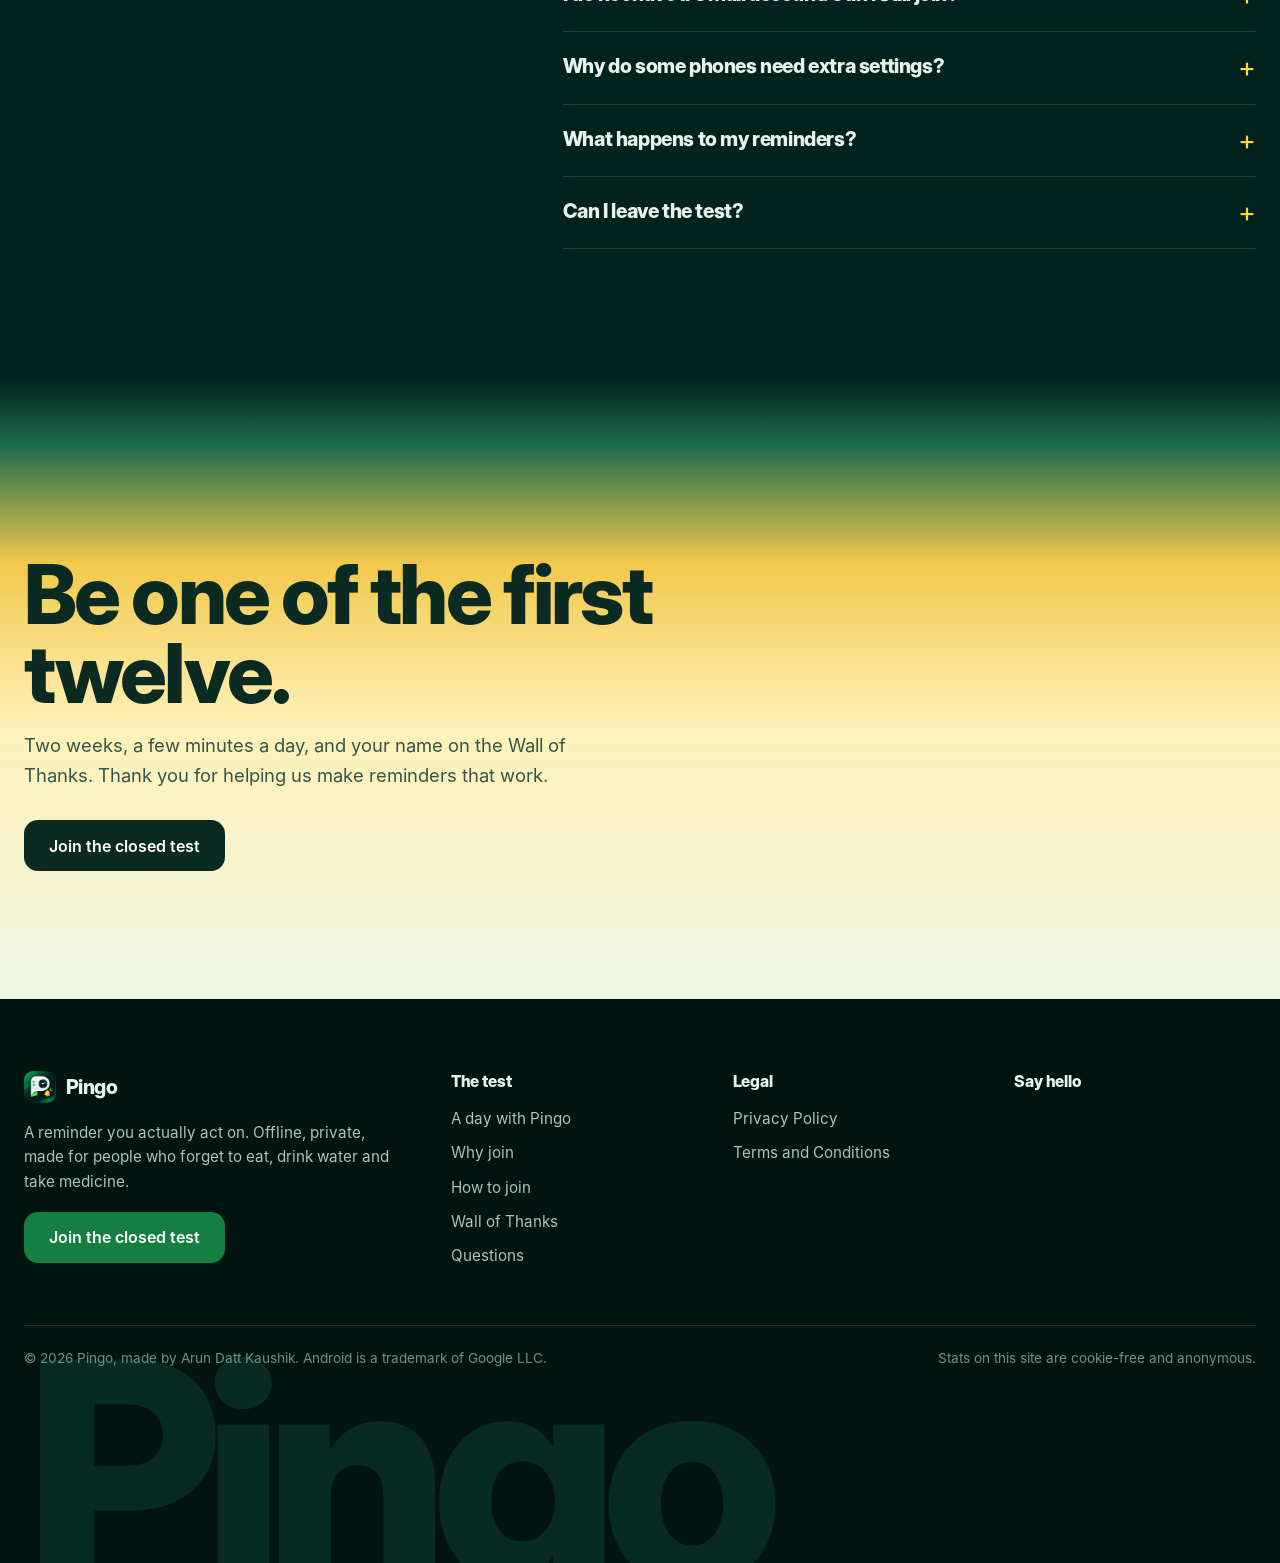
==== commit bcc78090: "Site: why-join, wall of thanks with certificates, 4-step join flow, analytics hook, new footer Adds " ====
--- a/index.html
+++ b/index.html
@@ -8,12 +8,15 @@
   <meta name="theme-color" content="#eef6e4">
   <link rel="icon" type="image/png" href="assets/favicon.png">
   <link rel="apple-touch-icon" href="assets/apple-touch-icon.png">
+  <link rel="canonical" href="https://arunkaushikdev.github.io/pingo-site/">
   <meta property="og:type" content="website">
+  <meta property="og:url" content="https://arunkaushikdev.github.io/pingo-site/">
   <meta property="og:title" content="Pingo: help us test a reminder app that works">
   <meta property="og:description" content="Volunteer for the Pingo closed test on Android. Two weeks, a few minutes a day, free.">
-  <!-- After the site is live, change this to the full https:// address of og.png so link previews show it. -->
-  <meta property="og:image" content="assets/og.png">
+  <meta property="og:image" content="https://arunkaushikdev.github.io/pingo-site/assets/og.png">
+  <meta property="og:image:width" content="1200"><meta property="og:image:height" content="630">
   <meta name="twitter:card" content="summary_large_image">
+  <meta name="twitter:image" content="https://arunkaushikdev.github.io/pingo-site/assets/og.png">
   <link rel="preload" href="assets/fonts/display-800.woff" as="font" type="font/woff" crossorigin>
   <link rel="stylesheet" href="styles.css">
 </head>
@@ -24,7 +27,8 @@
     <a class="brand" href="#top"><img src="assets/icon-192.png" alt="" width="32" height="32">Pingo</a>
     <nav aria-label="Main">
       <a href="#day">A day with Pingo</a>
-      <a href="#details">Details</a>
+      <a href="#why">Why join</a>
+      <a href="#wall">Wall of thanks</a>
       <a href="#faq">FAQ</a>
       <a class="btn mini" href="#join">Join the test</a>
     </nav>
@@ -37,7 +41,7 @@
   <div class="ghost" aria-hidden="true">7:00</div>
   <div class="wrap hero-grid">
     <div class="hero-copy">
-      <p class="pill"><i></i>Volunteer testers wanted for the Android app</p>
+      <p class="pill"><i></i><span data-status>Closed test is open: volunteers wanted</span></p>
       <h1>A reminder you actually act on.</h1>
       <p class="lead">Pingo rings, pops up over whatever you are doing, and asks one thing: done, snooze or skip. It works offline, with no account.</p>
       <div class="cta">
@@ -154,7 +158,7 @@
               <svg viewBox="0 0 120 120"><circle cx="60" cy="60" r="52" class="tr"/><circle cx="60" cy="60" r="52" class="pr"/></svg>
               <div class="rt"><b>24:12</b><span>Pomodoro</span></div>
             </div>
-            <div class="quiet"><span>🔕</span><div><strong>3 reminders held</strong><span>They vibrate only until the break</span></div></div>
+            <div class="qrow"><span>🔕</span><div><strong>3 reminders held</strong><span>They vibrate only until the break</span></div></div>
             <div class="quiet hi2"><span>🔔</span><div><strong>High priority still rings</strong><span>If you allow it in quiet hours</span></div></div>
           </div>
 
@@ -242,30 +246,91 @@
   </div>
 </section>
 
+<!-- WHY JOIN ------------------------------------------------------>
+<section class="night sec" id="why">
+  <div class="wrap">
+    <h2>Why spend two weeks on a new app?</h2>
+    <p class="lead">Fair question. Here is the honest trade: a little of your time for a real say in the app, and your name on something you helped build.</p>
+    <div class="trade">
+      <div class="give">
+        <h3>What we ask</h3>
+        <ul>
+          <li><b>5 minutes</b> to set up</li>
+          <li><b>A few minutes a day</b> for 14 days, just by using your reminders</li>
+          <li><b>Honest feedback</b> when something is off</li>
+        </ul>
+        <p>You can leave whenever you like. We only ask you to stay the full 14 days if you can.</p>
+      </div>
+      <div class="get">
+        <h3>What you get</h3>
+        <ul>
+          <li><b>A real say.</b> Every bug report and idea is read by the person who wrote the code, and the best ones ship.</li>
+          <li><b>Your name on the Wall of Thanks,</b> with your role, whether you are a student or a working professional.</li>
+          <li><b>A Founding Tester certificate</b> with its own verification link, ready to add to LinkedIn or a CV as proof of hands-on testing work.</li>
+          <li><b>Early access</b> to every feature before the public release.</li>
+          <li><b>A tool that fixes a real problem:</b> missed meals, medicine and deadlines.</li>
+        </ul>
+      </div>
+    </div>
+    <div class="maker">
+      <p><b>Who is behind Pingo.</b> Arun Datt Kaushik, an independent Android developer who also makes PDF Toolkit on Google Play. Pingo has no company behind it and no account to create, so there is nothing to sell you.</p>
+      <p class="mk-links" data-hide-if-empty><a data-social="linkedin">LinkedIn</a><a data-social="instagram">Instagram</a><a data-social="facebook">Facebook</a></p>
+    </div>
+  </div>
+</section>
+
 <!-- JOIN ------------------------------------------------------------>
 <section class="night sec join" id="join">
   <div class="wrap join-grid">
     <div>
-      <h2>Help us test it for 14 days</h2>
-      <p class="lead">Google asks every new app to be tested by at least 12 real people, who stay signed up for 14 days in a row, before it can go public.</p>
+      <h2>Join in four steps</h2>
+      <p class="lead">Google requires every new app to be tested by at least 12 real people, who stay opted in for 14 days in a row, before it can go public. That is why we need you.</p>
       <div id="meter" class="meterbox"><b id="meterText"></b><div class="meter"><i id="meterBar"></i></div></div>
 
       <ol class="stepper">
-        <li><div><h3>Tell us your Gmail</h3><p>Play only lets people on the tester list install the test version, and it knows you by your Google account. Send the Gmail you use on your phone.</p>
-          <a class="btn primary" data-link="signup">Add me as a tester</a></div></li>
-        <li><div><h3>Accept the invite</h3><p>When we add you, open the test link on your Android phone, tap Become a tester, and install Pingo from Play. It is a normal Play Store install.</p>
+        <li><div><h3>Join the tester group</h3><p>Use the Gmail you have on your Android phone. Joining the group is what gives that account access to the test version. It takes one tap and needs no approval from us.</p>
+          <a class="btn primary" data-link="group">Join the tester group</a></div></li>
+        <li><div><h3>Tell us who you are</h3><p>A short form: your name, whether you are a student or a professional, and where you study or work. This is only for the Wall of Thanks and your certificate, and your name is shown only if you tick the box.</p>
+          <a class="btn quiet dk" data-link="form">Fill the 1-minute form</a></div></li>
+        <li><div><h3>Accept the invite and install</h3><p>Open the test link on your Android phone, tap Become a tester, then install Pingo from Play. It is a normal Play Store install.</p>
           <a class="btn quiet dk" data-link="optin">Open the test link</a></div></li>
-        <li><div><h3>Use it for 14 days</h3><p>Add the reminders you really need and let it run. Staying signed up for the full 14 days is what counts.</p>
+        <li><div><h3>Use it for 14 days</h3><p>Add the reminders you really need and let it run. Tell us what breaks, what annoys you and what is missing.</p>
           <a class="btn quiet dk" data-link="feedback">Send feedback</a></div></li>
       </ol>
+
+      <div class="reach">
+        <h3>Prefer to ask first?</h3>
+        <p>Message us and we will walk you through it.</p>
+        <div class="reach-btns">
+          <a class="btn quiet dk" data-wa data-count="whatsapp">Chat on WhatsApp</a>
+          <a class="btn quiet dk" data-email data-keep data-subject="Pingo closed test" data-count="email">Email us</a>
+          <a class="btn quiet dk" data-social="linkedin">Message on LinkedIn</a>
+        </div>
+      </div>
     </div>
 
     <aside class="fourteen" aria-label="14 day plan">
       <h3>Please stay for all 14 days</h3>
       <div class="dots" id="dots"></div>
       <p>If someone leaves early, the count restarts for everyone. Not sure you can stay? It is fine to say no now.</p>
-      <a class="btn quiet dk" id="share">Share with a friend</a>
+      <div class="sharebox">
+        <b>Know someone who would help?</b>
+        <div class="sharebtns">
+          <a data-share="linkedin">LinkedIn</a><a data-share="facebook">Facebook</a><a data-share="whatsapp">WhatsApp</a><a href="#" data-share="copy">Copy link</a>
+        </div>
+        <span>For Instagram, copy the link and add it to your story or bio.</span>
+      </div>
     </aside>
+  </div>
+</section>
+
+<!-- WALL OF THANKS -------------------------------------------------->
+<section class="night sec" id="wall">
+  <div class="wrap">
+    <h2 id="wall-h">Wall of Thanks</h2>
+    <p class="lead">The founding testers of Pingo. Each name is added only with the person's own permission, and each one gets a certificate they can show as proof of work once the app is live.</p>
+    <p class="tprog" id="wallcount" aria-live="polite"></p>
+    <ol class="wall" id="wallgrid"></ol>
   </div>
 </section>
 
@@ -294,7 +359,11 @@
     <div>
       <details><summary>Is it free?</summary><p>Yes. The test is free and nothing is charged. Ads and paid features are not part of this test.</p></details>
       <details><summary>What do I need?</summary><p>An Android phone with Android 7.0 or newer, the Google Play Store, and a Gmail or Google account. iPhone is not supported yet.</p></details>
-      <details><summary>Why do you need my Gmail?</summary><p>Play lets only the Google accounts on the tester list join a closed test. We use the address only to add you to that list and to contact you about the test.</p></details>
+      <details><summary>Why do you need my Gmail?</summary><p>Play lets only the Google accounts on a tester list join a closed test, so the Gmail on your phone is how it knows you. We use it only for that and to contact you about the test.</p></details>
+      <details><summary>Will my name be shown?</summary><p>Only if you tick the box in the form. If you do, your name, role and organisation appear on the Wall of Thanks. If you do not, you still count as a tester, and nothing about you is shown. You can ask us to remove your name at any time.</p></details>
+      <details><summary>How do I get my certificate?</summary><p>When the 14 days are done and the app is live, each person on the Wall of Thanks gets a Founding Tester certificate page with a link that anyone can open to verify it. You can download it as an image or add it to LinkedIn from there.</p></details>
+      <details><summary>How much time will it take?</summary><p>About 5 minutes to set up, then a few minutes a day, just from using your reminders. The 14 days run on their own in the background.</p></details>
+      <details><summary>I do not have a Gmail account. Can I still join?</summary><p>Play needs a Google account to give you access, but you can create a free one in a minute and use it on your phone only for this.</p></details>
       <details><summary>Why do some phones need extra settings?</summary><p>Xiaomi, Redmi, Poco, Oppo, Vivo, Realme and Huawei phones can block pop-ups and late reminders to save battery. Pingo has a Permission check in Settings that walks you through them. If a reminder is late or missing, tell us, because that is exactly what we are testing.</p></details>
       <details><summary>What happens to my reminders?</summary><p>They stay on your phone. Pingo has no account and works offline. You can export a backup file yourself whenever you like. See the <a href="privacy.html">privacy page</a>.</p></details>
       <details><summary>Can I leave the test?</summary><p>Yes, any time. We only ask that you stay for the full 14 days if you can, because the count restarts for everyone when someone leaves early.</p></details>
@@ -306,19 +375,42 @@
 <section class="sunrise">
   <div class="wrap">
     <h2>Be one of the first twelve.</h2>
-    <p class="lead">Two weeks, a few minutes a day. Thank you for helping us make reminders that work.</p>
-    <a class="btn primary dark" data-link="signup">Add me as a tester</a>
+    <p class="lead">Two weeks, a few minutes a day, and your name on the Wall of Thanks. Thank you for helping us make reminders that work.</p>
+    <a class="btn primary dark" href="#join">Join the closed test</a>
   </div>
 </section>
 </main>
 
 <footer>
-  <div class="wrap">
-    <span>© <span id="year"></span> Pingo, made by Arun Datt Kaushik</span>
-    <span><a href="privacy.html">Privacy</a> <a href="terms.html">Terms</a> <a data-email href="#"></a></span>
-  </div>
+  <div class="wrap foot">
+    <div class="f-brand">
+      <a class="brand" href="#top"><img src="assets/icon-192.png" alt="" width="36" height="36">Pingo</a>
+      <p>A reminder you actually act on. Offline, private, made for people who forget to eat, drink water and take medicine.</p>
+      <a class="btn primary" href="#join">Join the closed test</a>
+    </div>
+    <nav class="f-col" aria-label="The test">
+      <h4>The test</h4>
+      <a href="#day">A day with Pingo</a><a href="#why">Why join</a><a href="#join">How to join</a><a href="#wall">Wall of Thanks</a><a href="#faq">Questions</a>
+    </nav>
+    <nav class="f-col" aria-label="Legal">
+      <h4>Legal</h4>
+      <a href="privacy.html">Privacy Policy</a><a href="terms.html">Terms and Conditions</a>
+    </nav>
+    <nav class="f-col" aria-label="Contact" data-hide-if-empty>
+      <h4>Say hello</h4>
+      <a data-email href="#"></a><a data-wa>WhatsApp</a><a data-social="linkedin">LinkedIn</a><a data-social="instagram">Instagram</a><a data-social="facebook">Facebook</a>
+    </nav>
+  </div>
+  <div class="wrap foot-end">
+    <span>© <span id="year"></span> Pingo, made by Arun Datt Kaushik. Android is a trademark of Google LLC.</span>
+    <span>Stats on this site are cookie-free and anonymous.</span>
+  </div>
+  <div class="bigmark" aria-hidden="true">Pingo</div>
 </footer>
 
+<div class="dock" id="dock"><a class="btn primary" href="#join">Join the closed test</a></div>
+
+<script src="config.js"></script>
 <script src="app.js"></script>
 </body>
 </html>
--- a/styles.css
+++ b/styles.css
@@ -183,10 +183,10 @@
 .rt { position: absolute; inset: 0; display: grid; place-content: center; text-align: center; }
 .rt b { font: 800 2.3em var(--display); letter-spacing: -.04em; }
 .rt span { font-size: .75em; color: #5b7468; }
-.quiet { display: flex; gap: .8em; align-items: center; background: #fff; border: 1px solid #cfe3d8; border-radius: 1.1em; padding: .8em; margin-top: .6em; }
-.quiet > span { font-size: 1.4em; }
-.quiet strong { display: block; font-size: .82em; }
-.quiet div span { font-size: .68em; color: #5b7468; }
+.qrow { display: flex; gap: .8em; align-items: center; background: #fff; border: 1px solid #cfe3d8; border-radius: 1.1em; padding: .8em; margin-top: .6em; }
+.qrow > span { font-size: 1.4em; }
+.qrow strong { display: block; font-size: .82em; }
+.qrow div span { font-size: .68em; color: #5b7468; }
 /* 5 progress */
 .big7 { display: flex; align-items: baseline; gap: .4em; }
 .big7 b { font: 800 4.6em/1 var(--display); letter-spacing: -.05em; color: var(--leaf-dk); }
@@ -303,9 +303,6 @@
   background: linear-gradient(180deg, #02221d 0, #1f6b4e 11%, #f1c94b 30%, #fff1b8 56%, #eef6e4 100%); }
 .sunrise h2 { font-size: clamp(2.4rem, 6.4vw, 5.4rem); line-height: .96; max-width: 12ch; }
 .sunrise .lead { color: #365548; margin: 18px 0 30px; }
-footer { background: #01140f; color: #8fb0a0; padding: 30px 0; font-size: .92rem; }
-footer .wrap { display: flex; flex-wrap: wrap; justify-content: space-between; gap: 14px; }
-footer a { color: #cfe3d8; margin-left: 18px; }
 
 /* ---------- privacy page ---------- */
 .doc-page { background: var(--dawn); }
@@ -428,3 +425,81 @@
 .hs.on .wn .b { animation: fadein .3s ease 3.4s forwards; }
 @keyframes hide { to { opacity: 0; } }
 @media (prefers-reduced-motion: reduce) { .wn .b { display: none; } }
+
+/* ---------- why join ---------- */
+.trade { display: grid; grid-template-columns: .8fr 1.2fr; gap: 14px; margin-top: 44px; }
+.trade > div { border-radius: 28px; padding: clamp(24px, 3vw, 40px); }
+.trade h3 { font-size: clamp(1.5rem, 2.4vw, 2rem); line-height: 1.05; margin-bottom: 18px; }
+.give { background: var(--bell); color: #02221d; }
+.give li { padding: 14px 0; border-top: 1px solid rgba(2,34,29,.18); font-size: 1.05rem; }
+.give li b { font: 800 1.35rem var(--display); letter-spacing: -.02em; display: block; }
+.give p { margin-top: 16px; color: #3b3200; font-size: .95rem; }
+.get { background: #0a3228; border: 1px solid #14493a; }
+.get li { padding: 16px 0 16px 34px; border-top: 1px solid #14493a; position: relative; color: #a9c6b8; }
+.get li::before { content: "✓"; position: absolute; left: 0; top: 16px; width: 22px; height: 22px; border-radius: 50%; background: var(--leaf); color: #02221d; font-weight: 800; font-size: .8rem; display: grid; place-items: center; }
+.get li b { color: #e6f3ec; }
+.maker { margin-top: 28px; max-width: 50rem; color: #a9c6b8; display: grid; gap: 10px; }
+.maker b { color: #e6f3ec; }
+.mk-links { display: flex; gap: 18px; }
+.mk-links a { color: var(--bell); }
+
+/* ---------- reach out + share ---------- */
+.reach { margin-top: 24px; padding: 26px; border: 1px dashed #2b6f59; border-radius: 22px; }
+.reach h3 { font-size: 1.3rem; }
+.reach p { color: #a9c6b8; margin: 6px 0 16px; }
+.reach-btns { display: flex; flex-wrap: wrap; gap: 10px; }
+.sharebox { border-top: 1px solid #1d5a47; padding-top: 18px; display: grid; gap: 12px; }
+.sharebox > span { font-size: .85rem; color: #7fa594; }
+.sharebtns { display: flex; flex-wrap: wrap; gap: 8px; }
+.sharebtns a { text-decoration: none; padding: 9px 15px; border-radius: 99px; background: #0f3b2c; border: 1px solid #1d5a47; font-size: .92rem; transition: background-color .2s, transform .15s; }
+.sharebtns a:hover { background: #14493a; transform: translateY(-1px); }
+
+/* ---------- wall of thanks ---------- */
+.wall { display: grid; grid-template-columns: repeat(3, 1fr); gap: 12px; margin-top: 14px; }
+.seat { display: flex; gap: 16px; align-items: center; padding: 20px; border-radius: 20px; min-height: 112px; }
+.seat.on { background: #0f3b2c; border: 1px solid #2b6f59; }
+.seat.open { border: 1px dashed #24604d; color: #7fa594; }
+.av { width: 52px; height: 52px; flex: none; border-radius: 50%; display: grid; place-items: center; font: 800 1.1rem var(--display); }
+.seat.on .av { background: var(--bell); color: #02221d; }
+.seat.open .av { border: 1px dashed #2b6f59; font-size: 1.4rem; }
+.seat b { display: block; font: 800 1.15rem var(--display); letter-spacing: -.02em; color: #e6f3ec; }
+.seat.open b { color: #8fb0a0; }
+.role { display: block; font-size: .88rem; color: #a9c6b8; }
+.seat.open .role { color: #6f9482; }
+.seatlinks { display: flex; gap: 14px; margin-top: 6px; font-size: .88rem; }
+.seatlinks a { color: var(--bell); }
+
+/* ---------- footer ---------- */
+footer { position: relative; overflow: hidden; background: #01140f; color: #a9c6b8; padding: 72px 0 0; font-size: .95rem; }
+.foot { display: grid; grid-template-columns: 1.6fr 1fr 1fr 1fr; gap: 40px; position: relative; z-index: 1; }
+.f-brand { display: grid; gap: 18px; align-content: start; max-width: 24rem; }
+.f-brand .brand { color: #e6f3ec; }
+.f-brand .btn { justify-self: start; }
+.f-col { display: grid; gap: 10px; align-content: start; }
+.f-col h4 { font: 800 1rem var(--display); letter-spacing: -.01em; color: #e6f3ec; margin-bottom: 6px; }
+.f-col a { text-decoration: none; color: #a9c6b8; transition: color .2s; }
+.f-col a:hover { color: var(--bell); }
+.foot-end { display: flex; flex-wrap: wrap; justify-content: space-between; gap: 10px; margin-top: 56px; padding: 22px 0; border-top: 1px solid #0f3b2c; font-size: .85rem; color: #6f9482; position: relative; z-index: 1; }
+.bigmark { font: 800 clamp(120px, 24vw, 380px)/.72 var(--display); letter-spacing: -.06em; color: #072b22; margin: -.1em 0 -.06em 2vw; user-select: none; pointer-events: none; white-space: nowrap; }
+
+/* ---------- mobile dock ---------- */
+.dock { display: none; }
+@media (max-width: 900px) {
+  .dock { display: block; position: fixed; left: 0; right: 0; bottom: 0; z-index: 55; padding: 10px 16px calc(10px + env(safe-area-inset-bottom)); background: rgba(2,34,29,.88); backdrop-filter: blur(12px); -webkit-backdrop-filter: blur(12px); transition: transform .3s; }
+  .dock .btn { width: 100%; background: var(--bell); color: #02221d; }
+  .dock.off { transform: translateY(110%); }
+  .trade { grid-template-columns: 1fr; }
+  .wall { grid-template-columns: 1fr; }
+  .foot { grid-template-columns: 1fr 1fr; }
+  .f-brand { grid-column: 1 / -1; }
+  footer { padding-bottom: 70px; }
+  .doc-page footer { padding-bottom: 0; }
+}
+@media (min-width: 901px) and (max-width: 1150px) { .wall { grid-template-columns: repeat(2, 1fr); } }
+.doc-page footer { padding: 30px 0; margin-top: 0; }
+.doc-page footer .wrap { display: flex; flex-wrap: wrap; justify-content: space-between; gap: 14px; }
+.doc-page footer a { color: #cfe3d8; margin-left: 18px; }
+.cert-wrap { width: min(980px, 100% - 32px); margin: 0 auto; padding: 30px 0 80px; }
+.cert-wrap canvas { width: 100%; height: auto; border-radius: 12px; box-shadow: 0 20px 60px -20px rgba(2,34,29,.4); background: #fff; }
+.cert-actions { display: flex; flex-wrap: wrap; gap: 10px; margin: 22px 0; }
+.cert-msg { color: var(--muted); max-width: 40rem; }
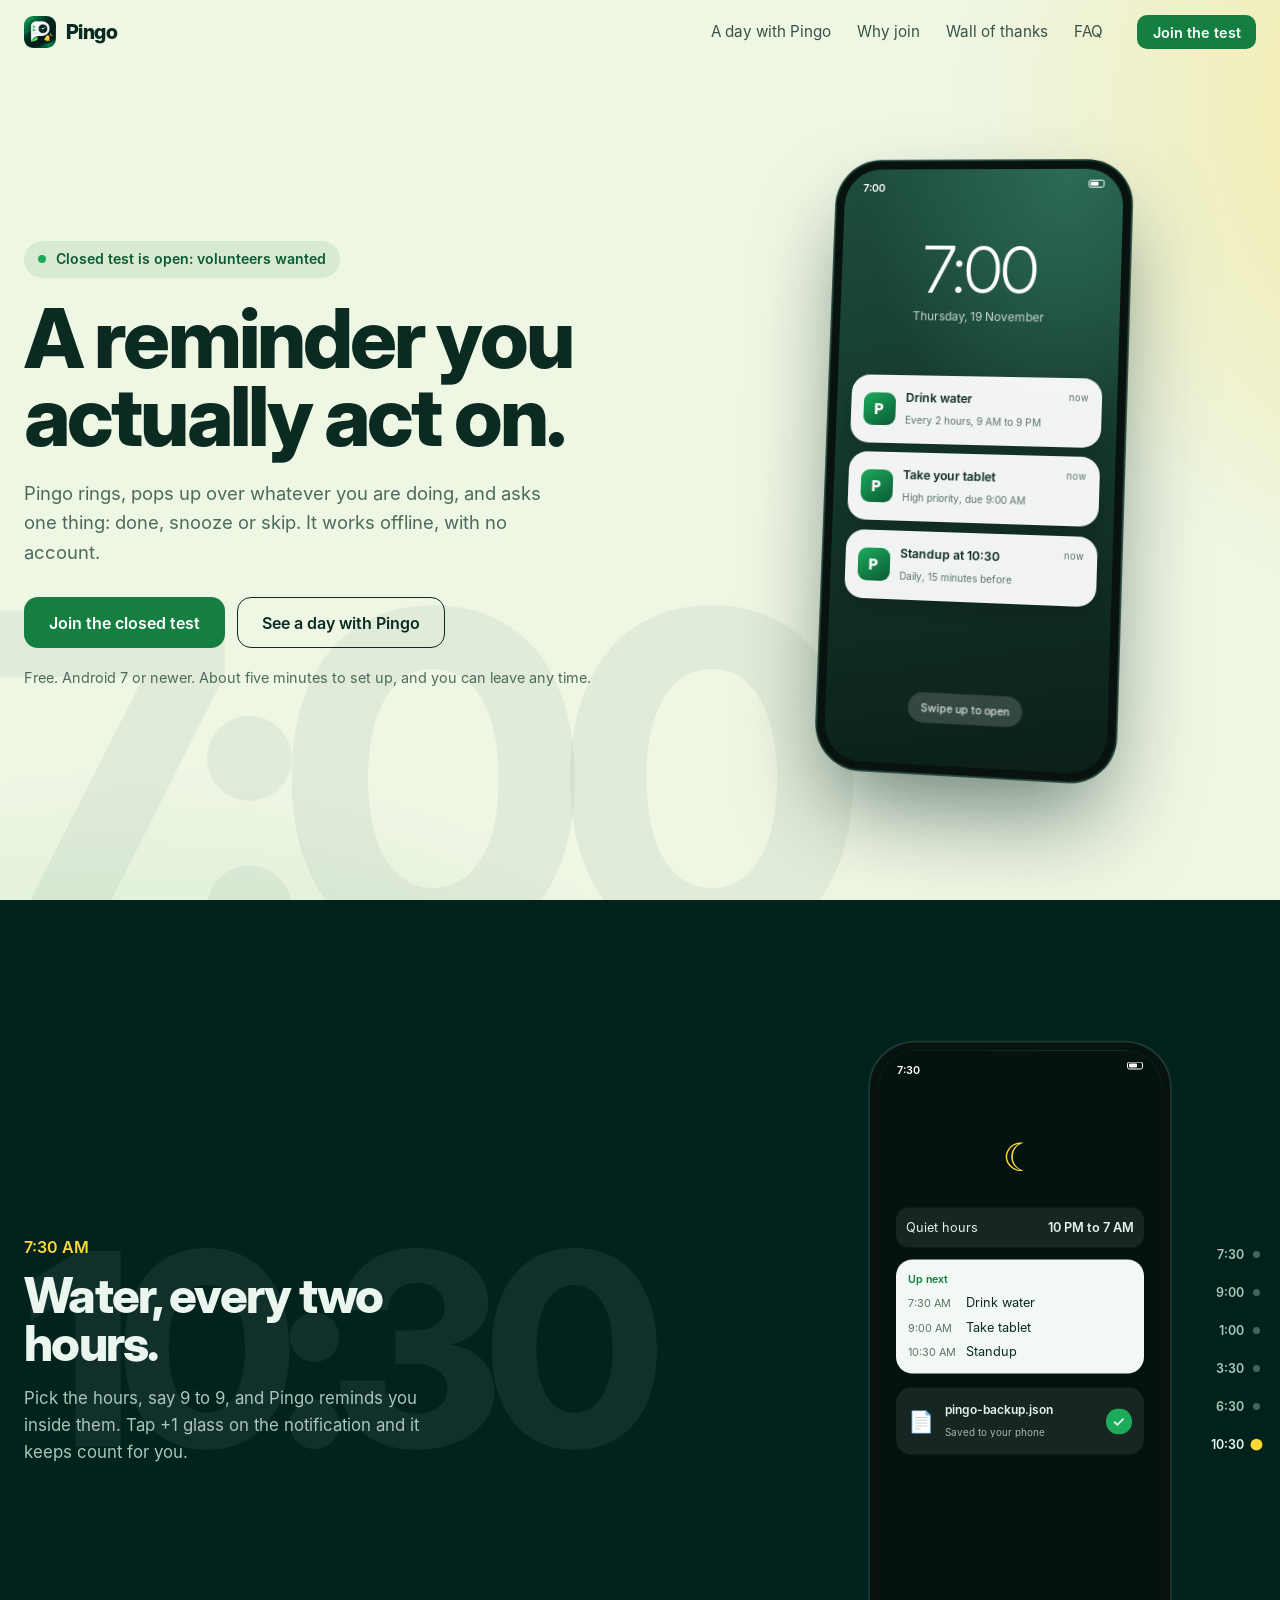
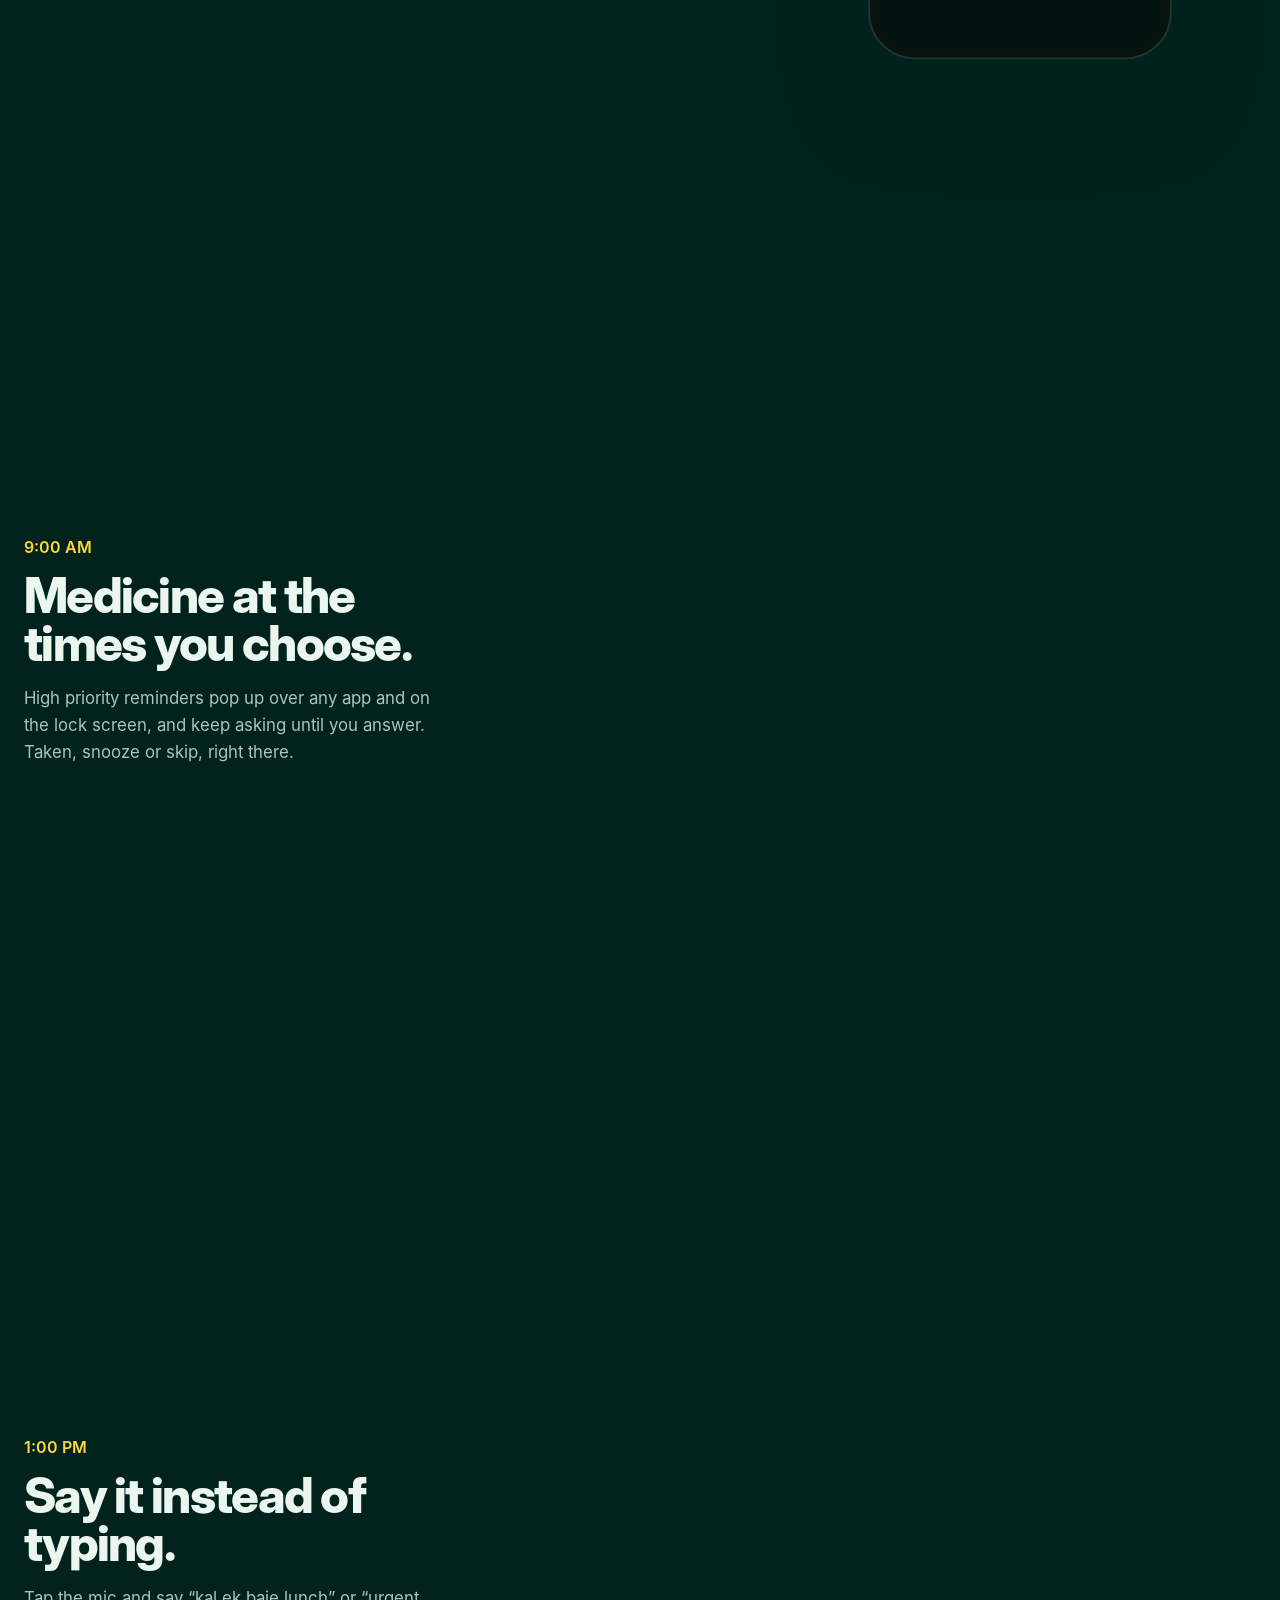
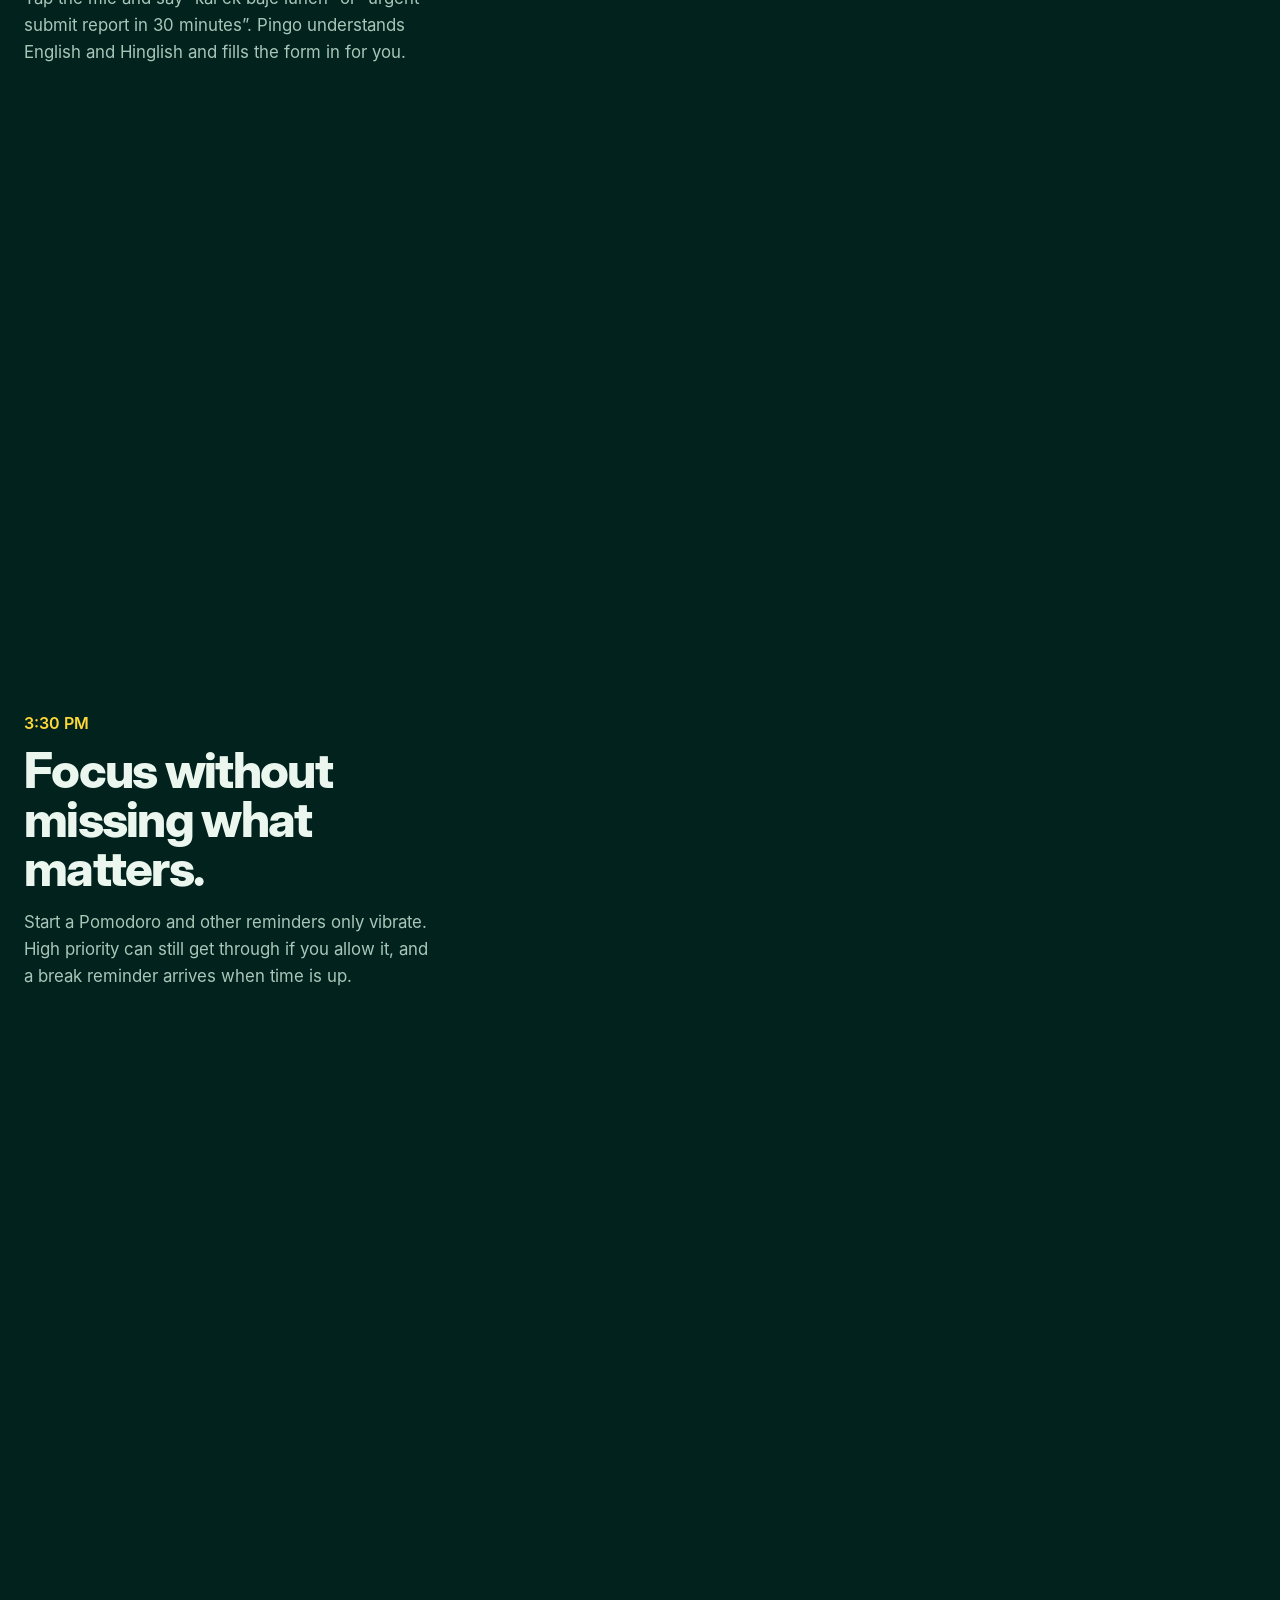
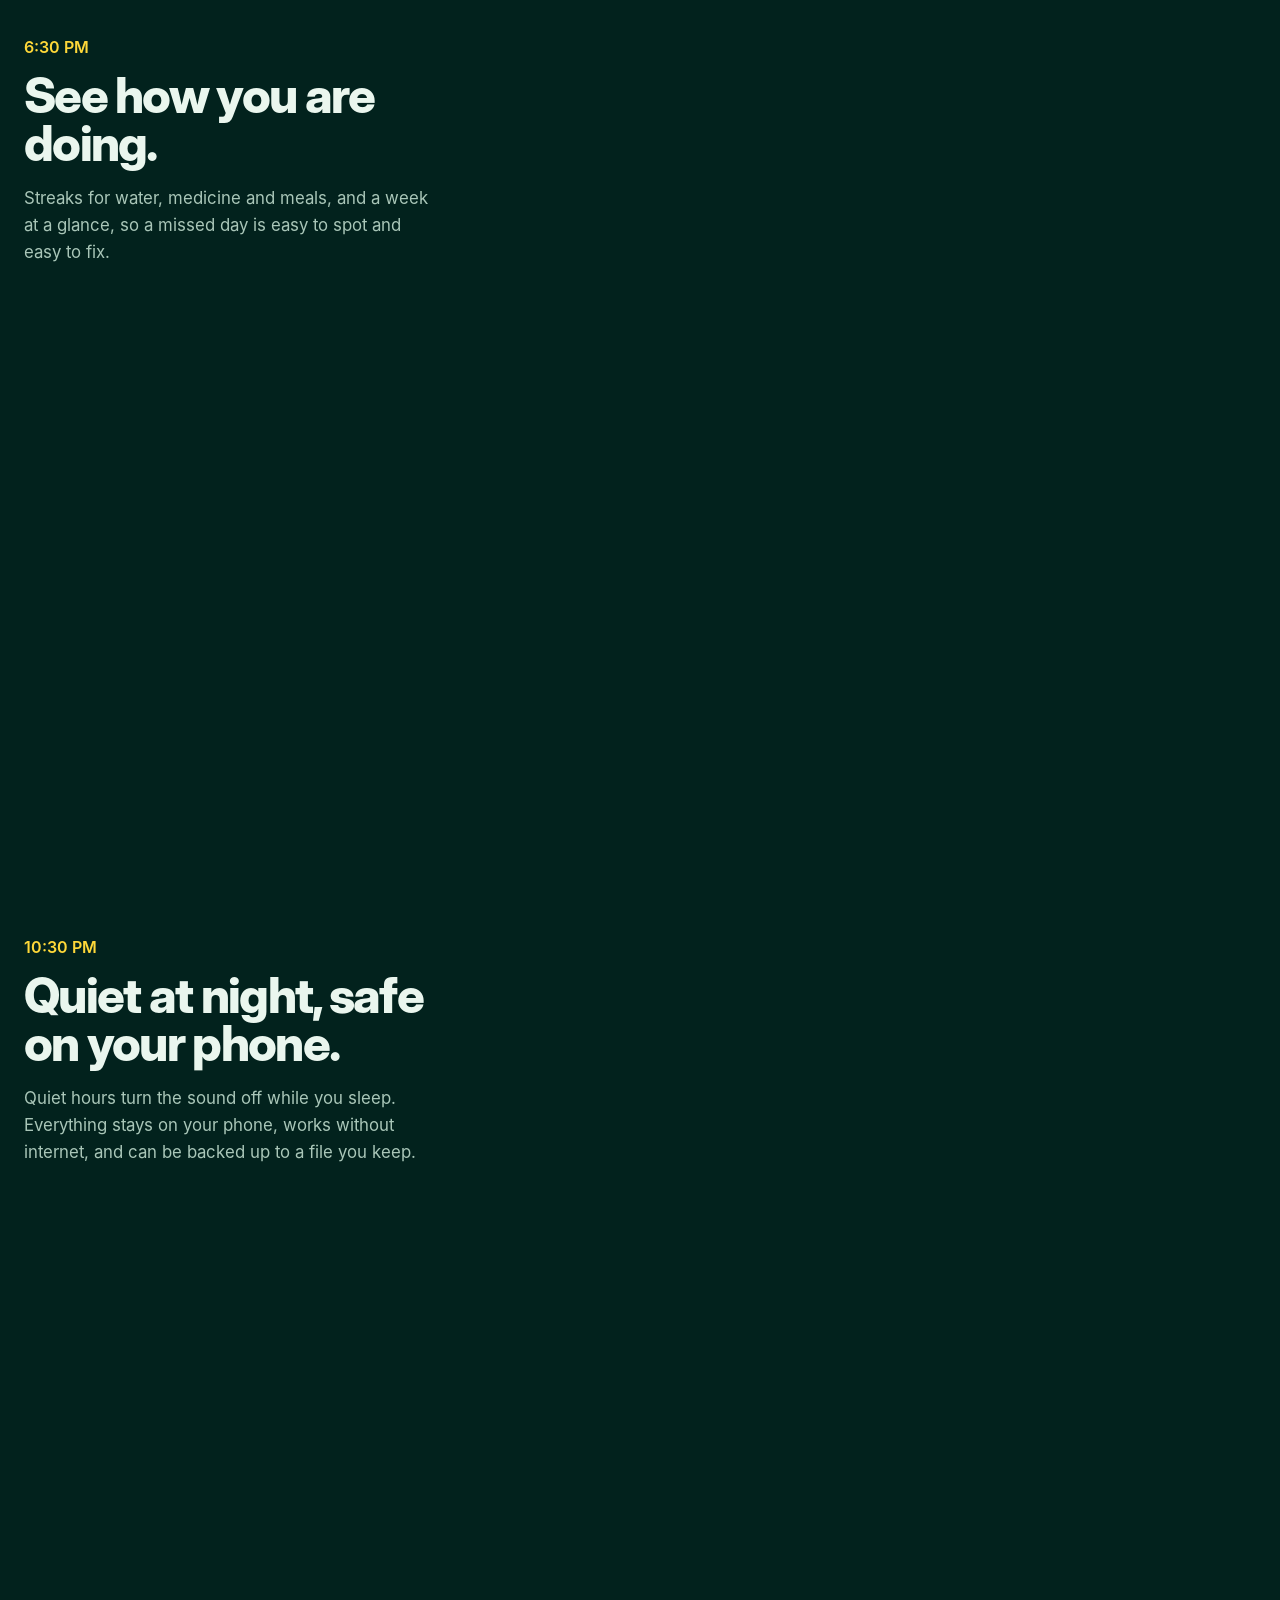
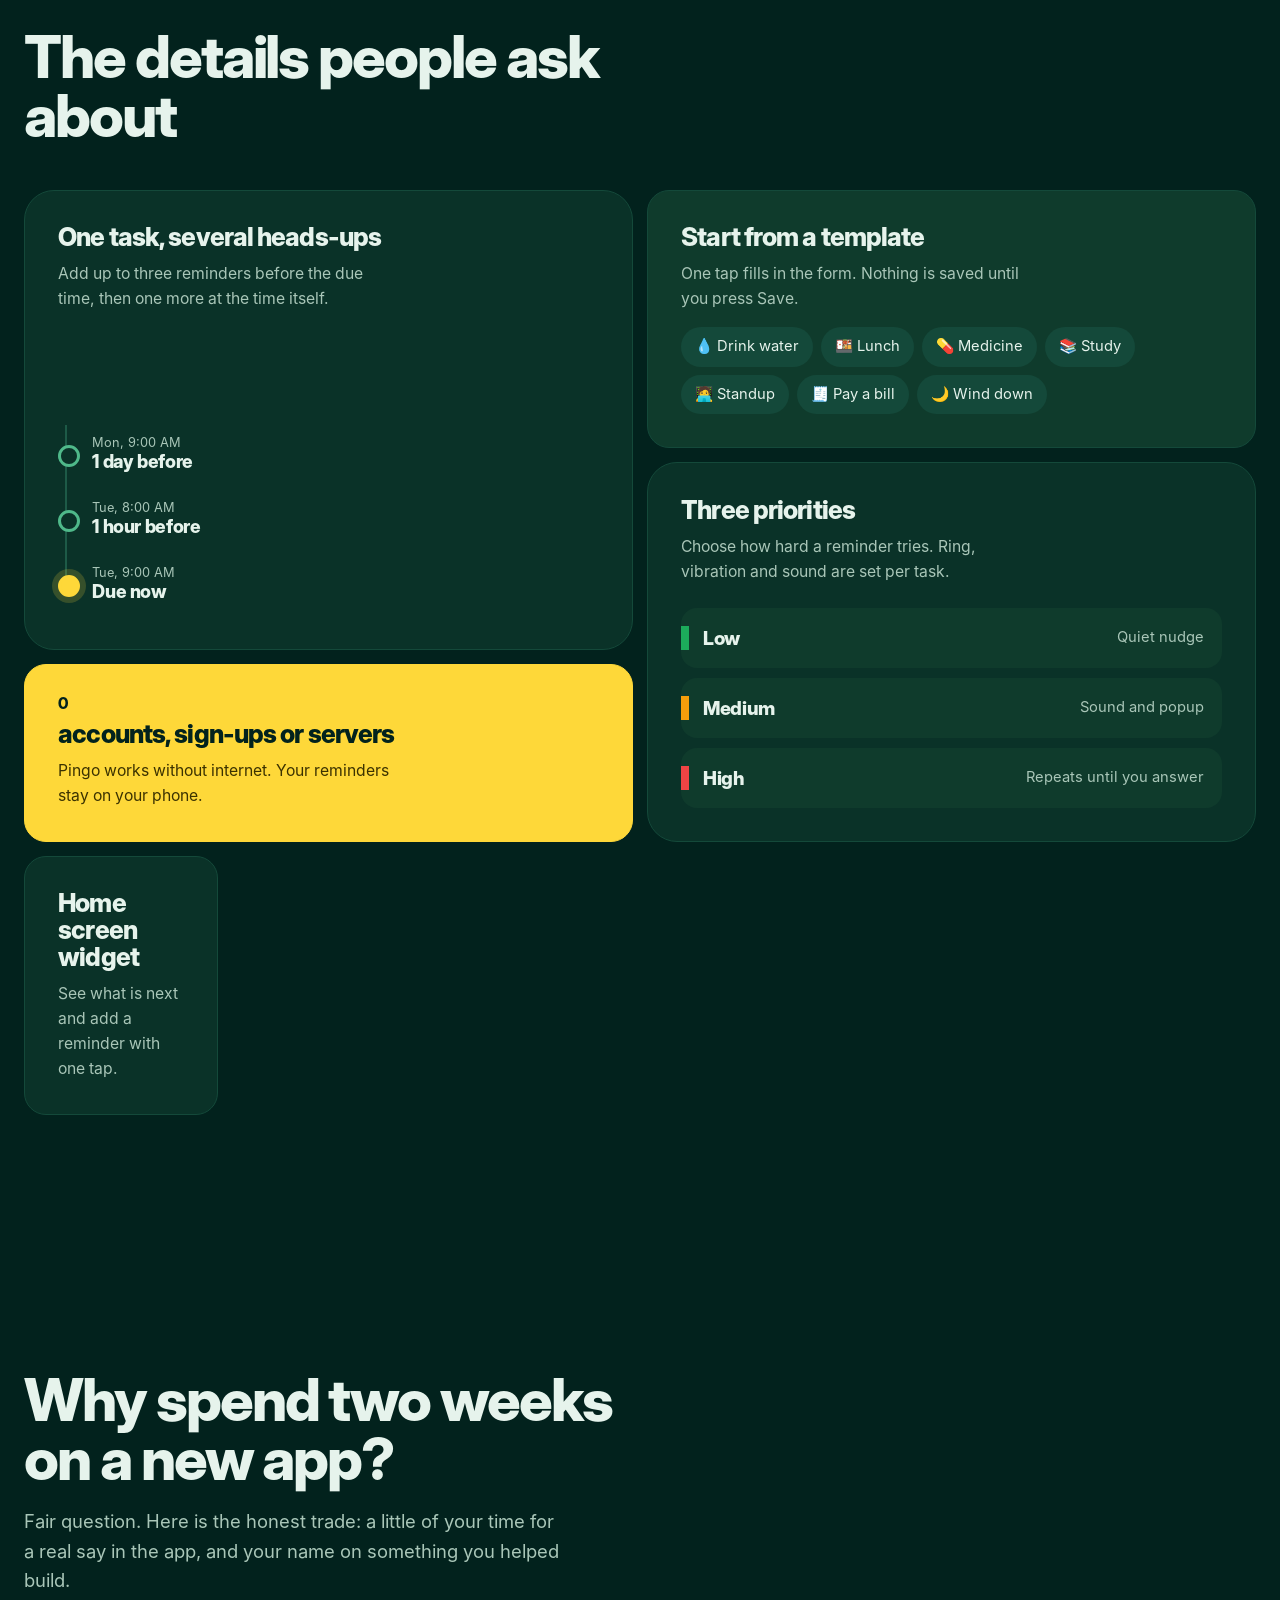
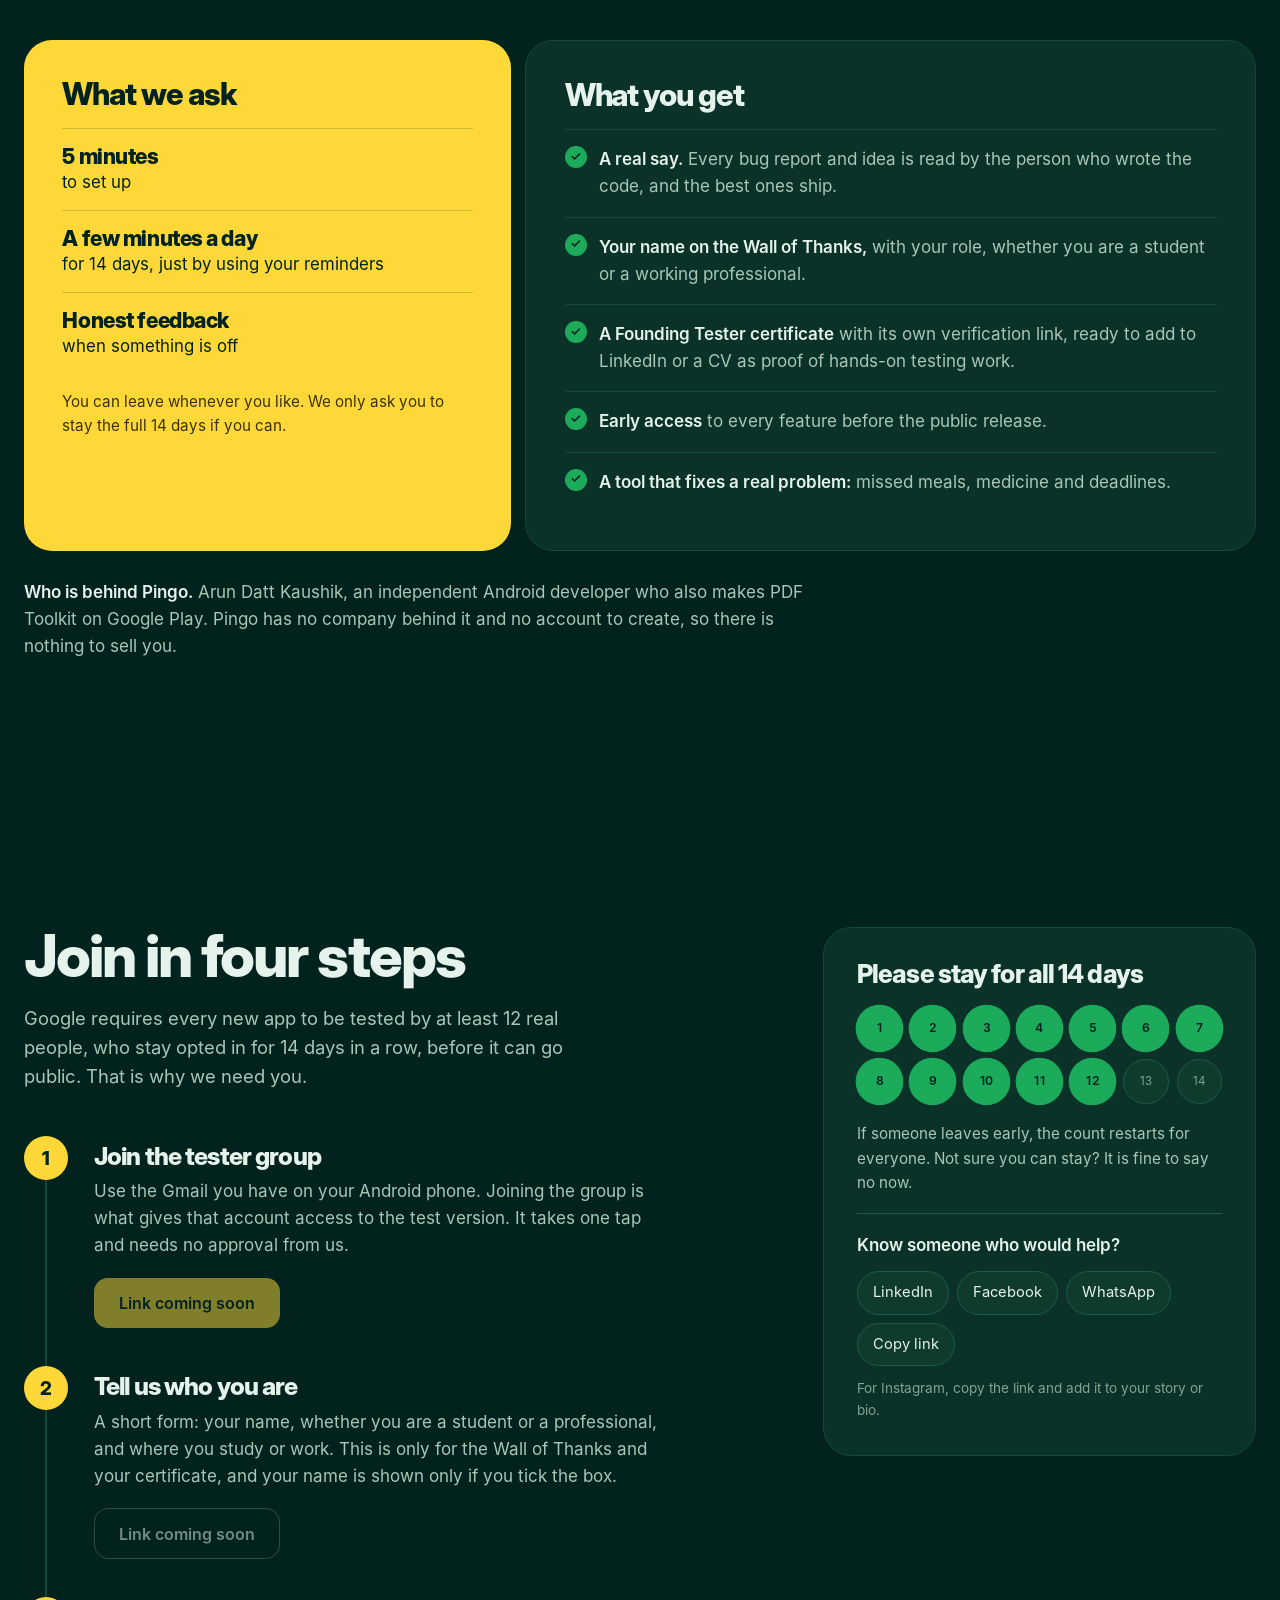
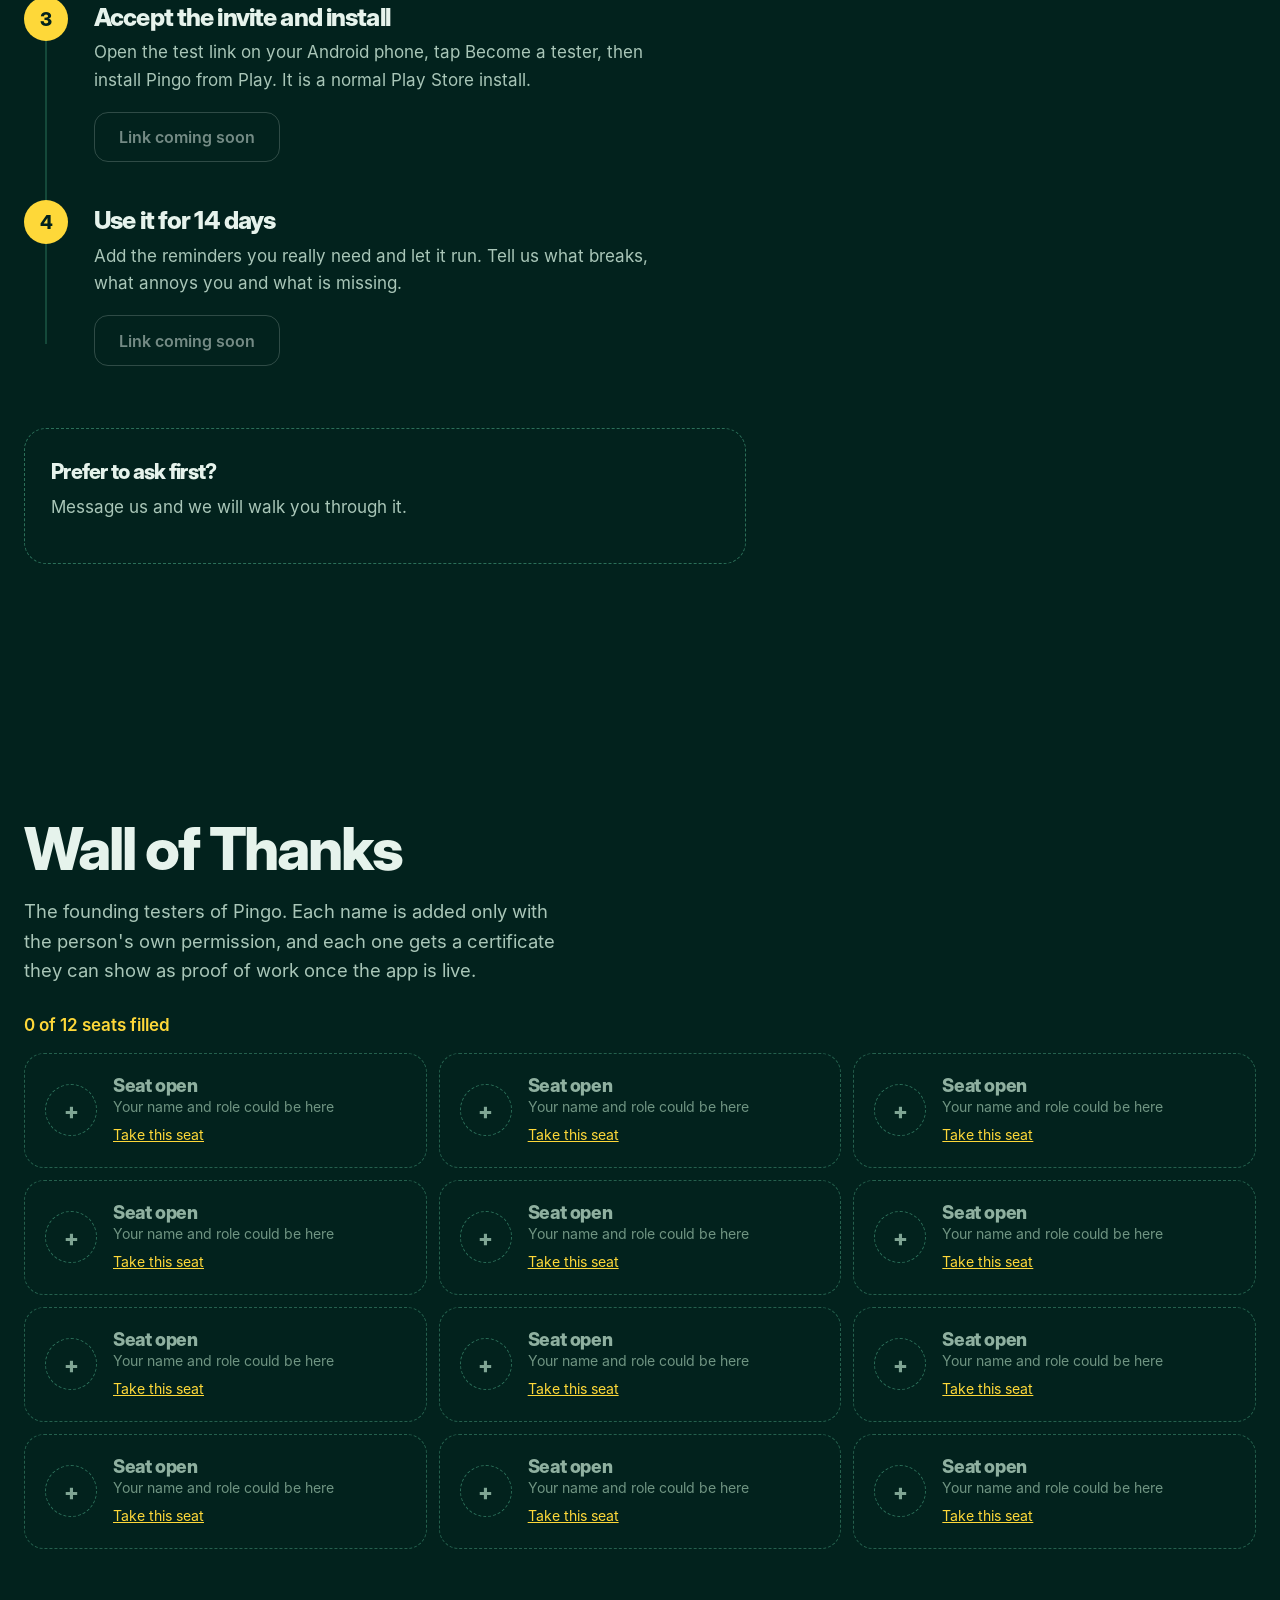
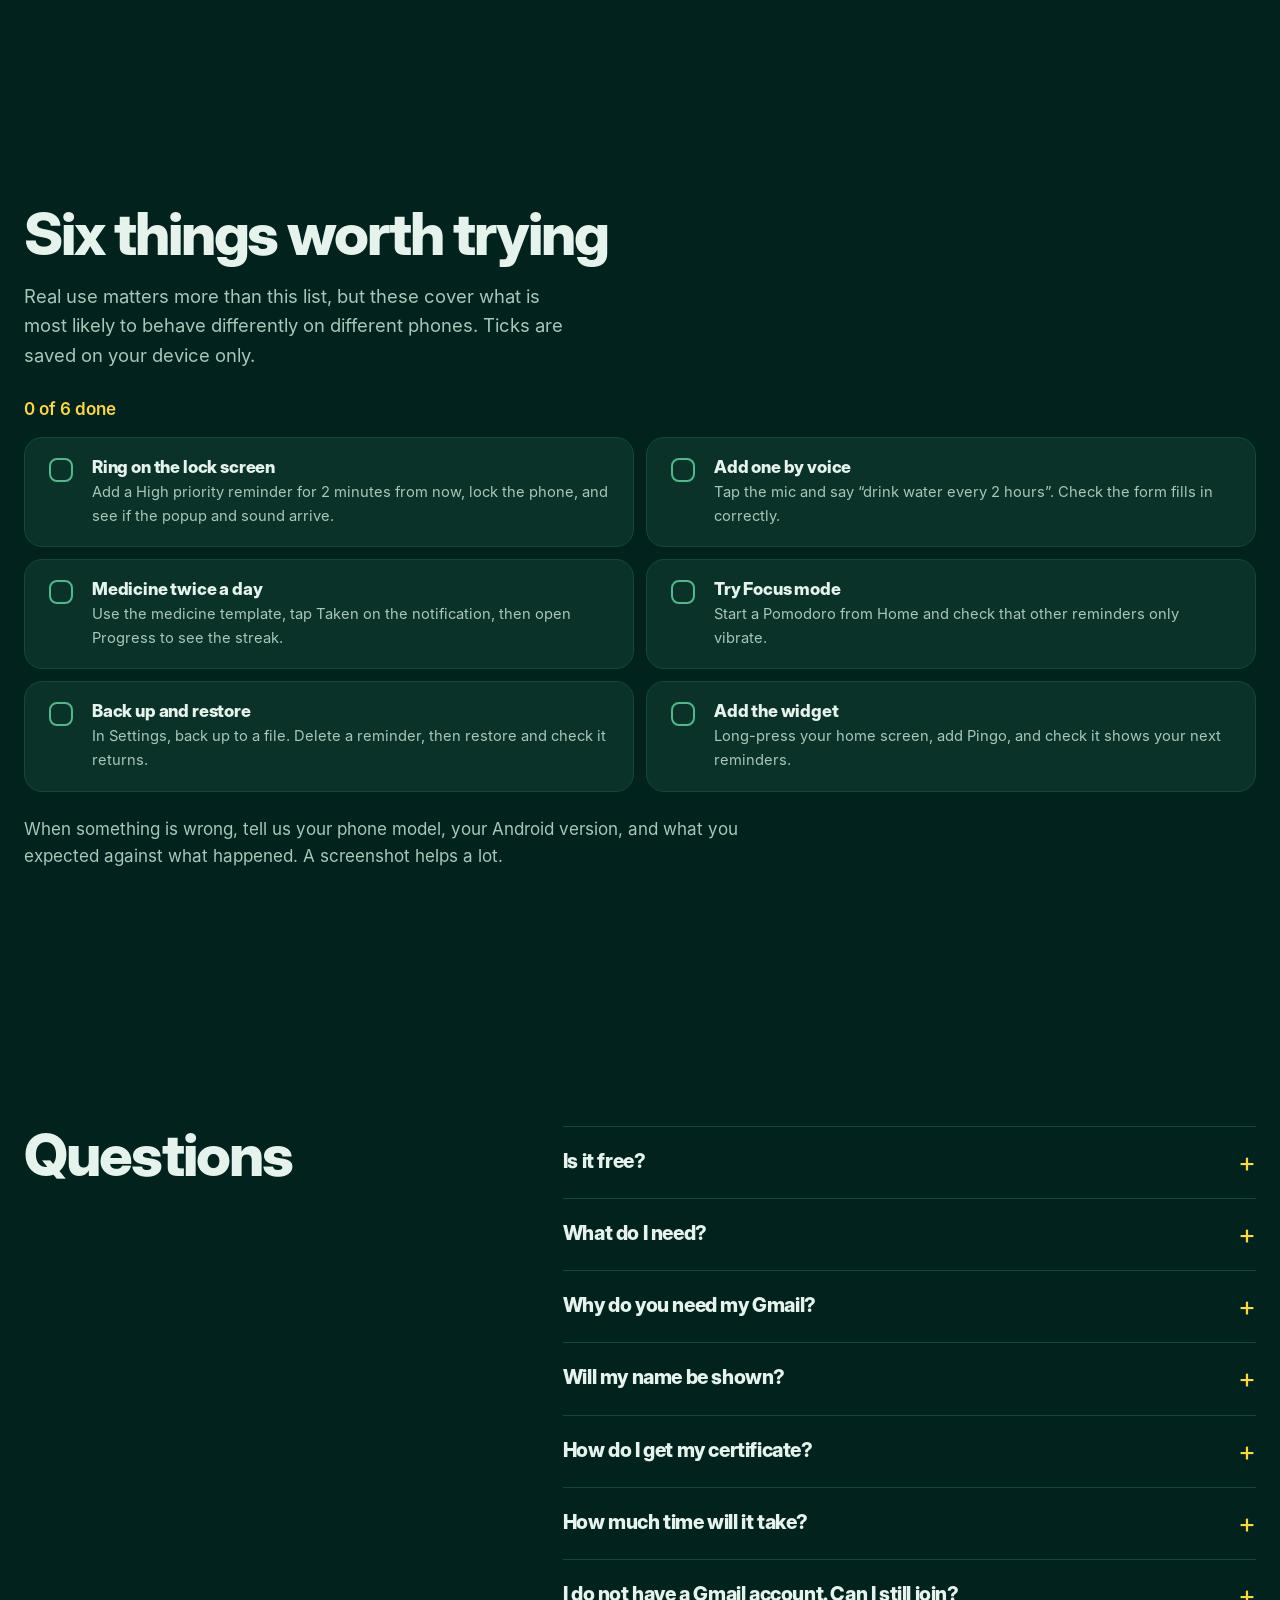
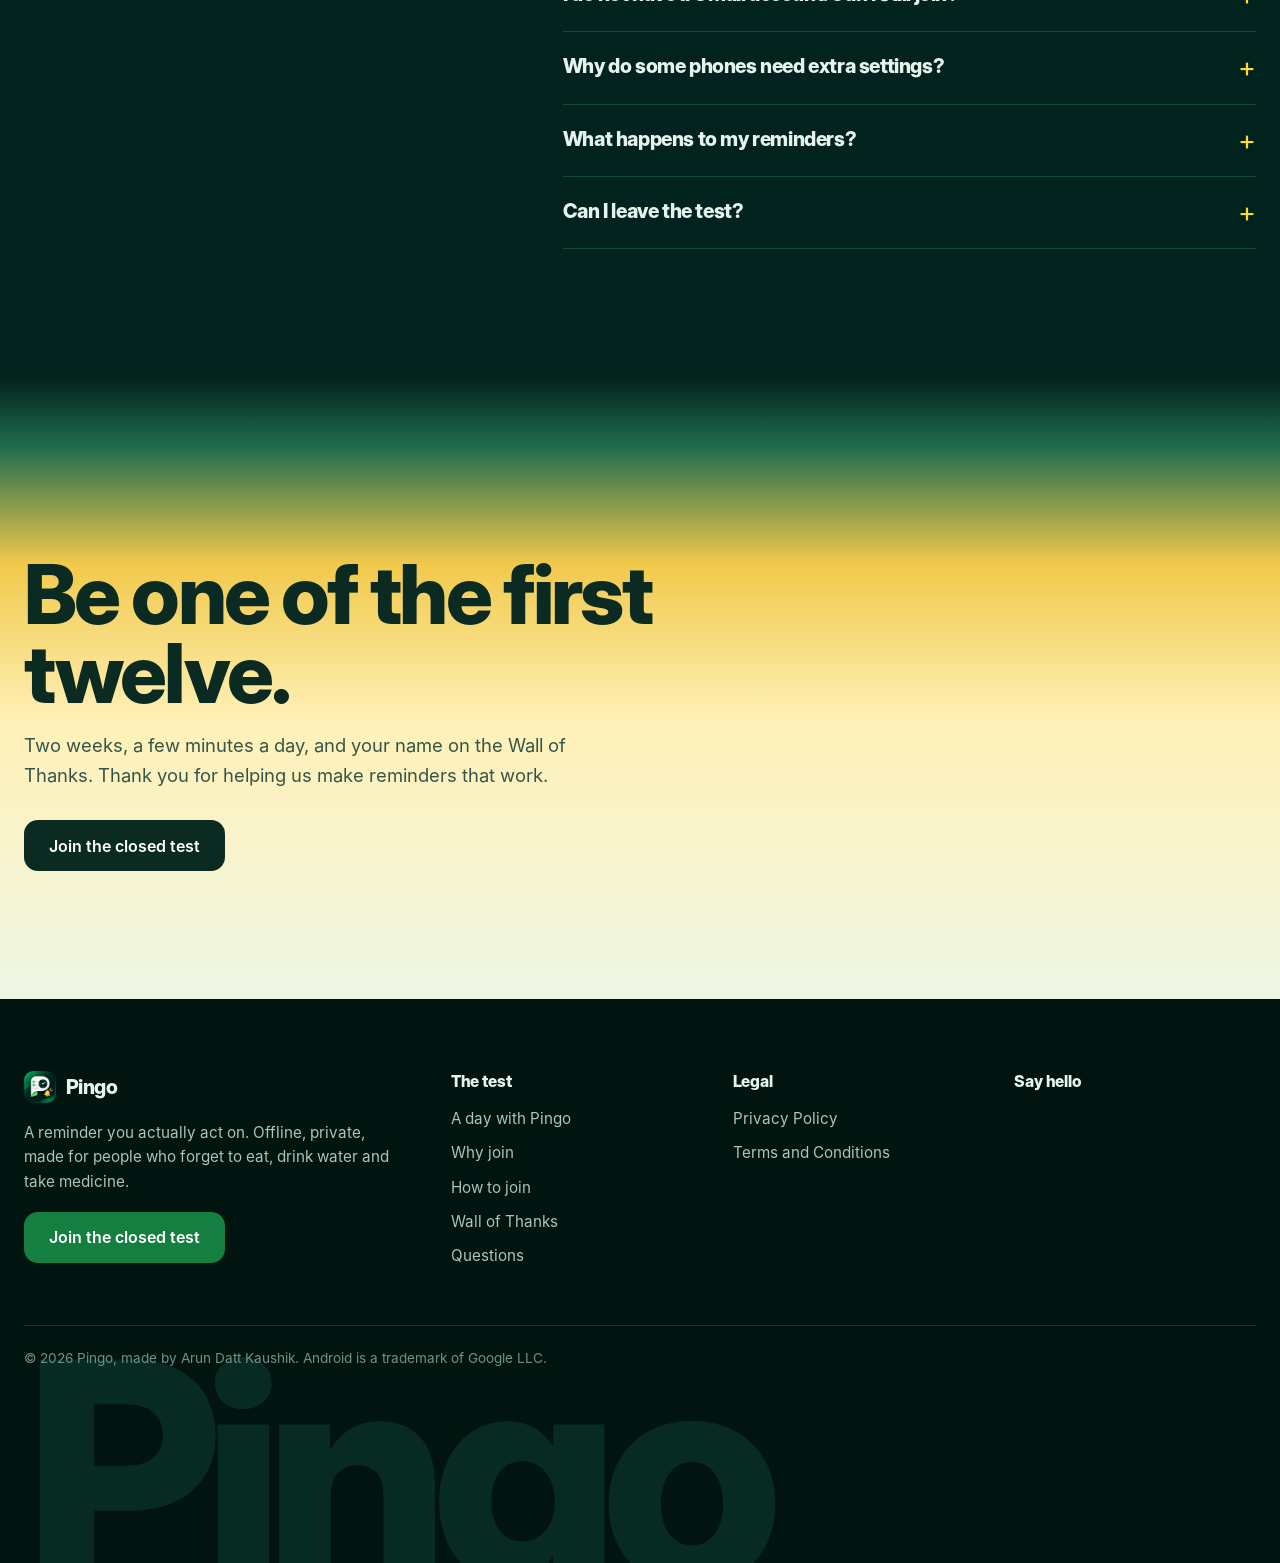
==== commit 4d9ad6a7: "Site: remove GoatCounter analytics hook Co-Authored-By: Claude Sonnet 5.5 <noreply@anthropic.com> Cl" ====
--- a/index.html
+++ b/index.html
@@ -403,7 +403,6 @@
   </div>
   <div class="wrap foot-end">
     <span>© <span id="year"></span> Pingo, made by Arun Datt Kaushik. Android is a trademark of Google LLC.</span>
-    <span>Stats on this site are cookie-free and anonymous.</span>
   </div>
   <div class="bigmark" aria-hidden="true">Pingo</div>
 </footer>
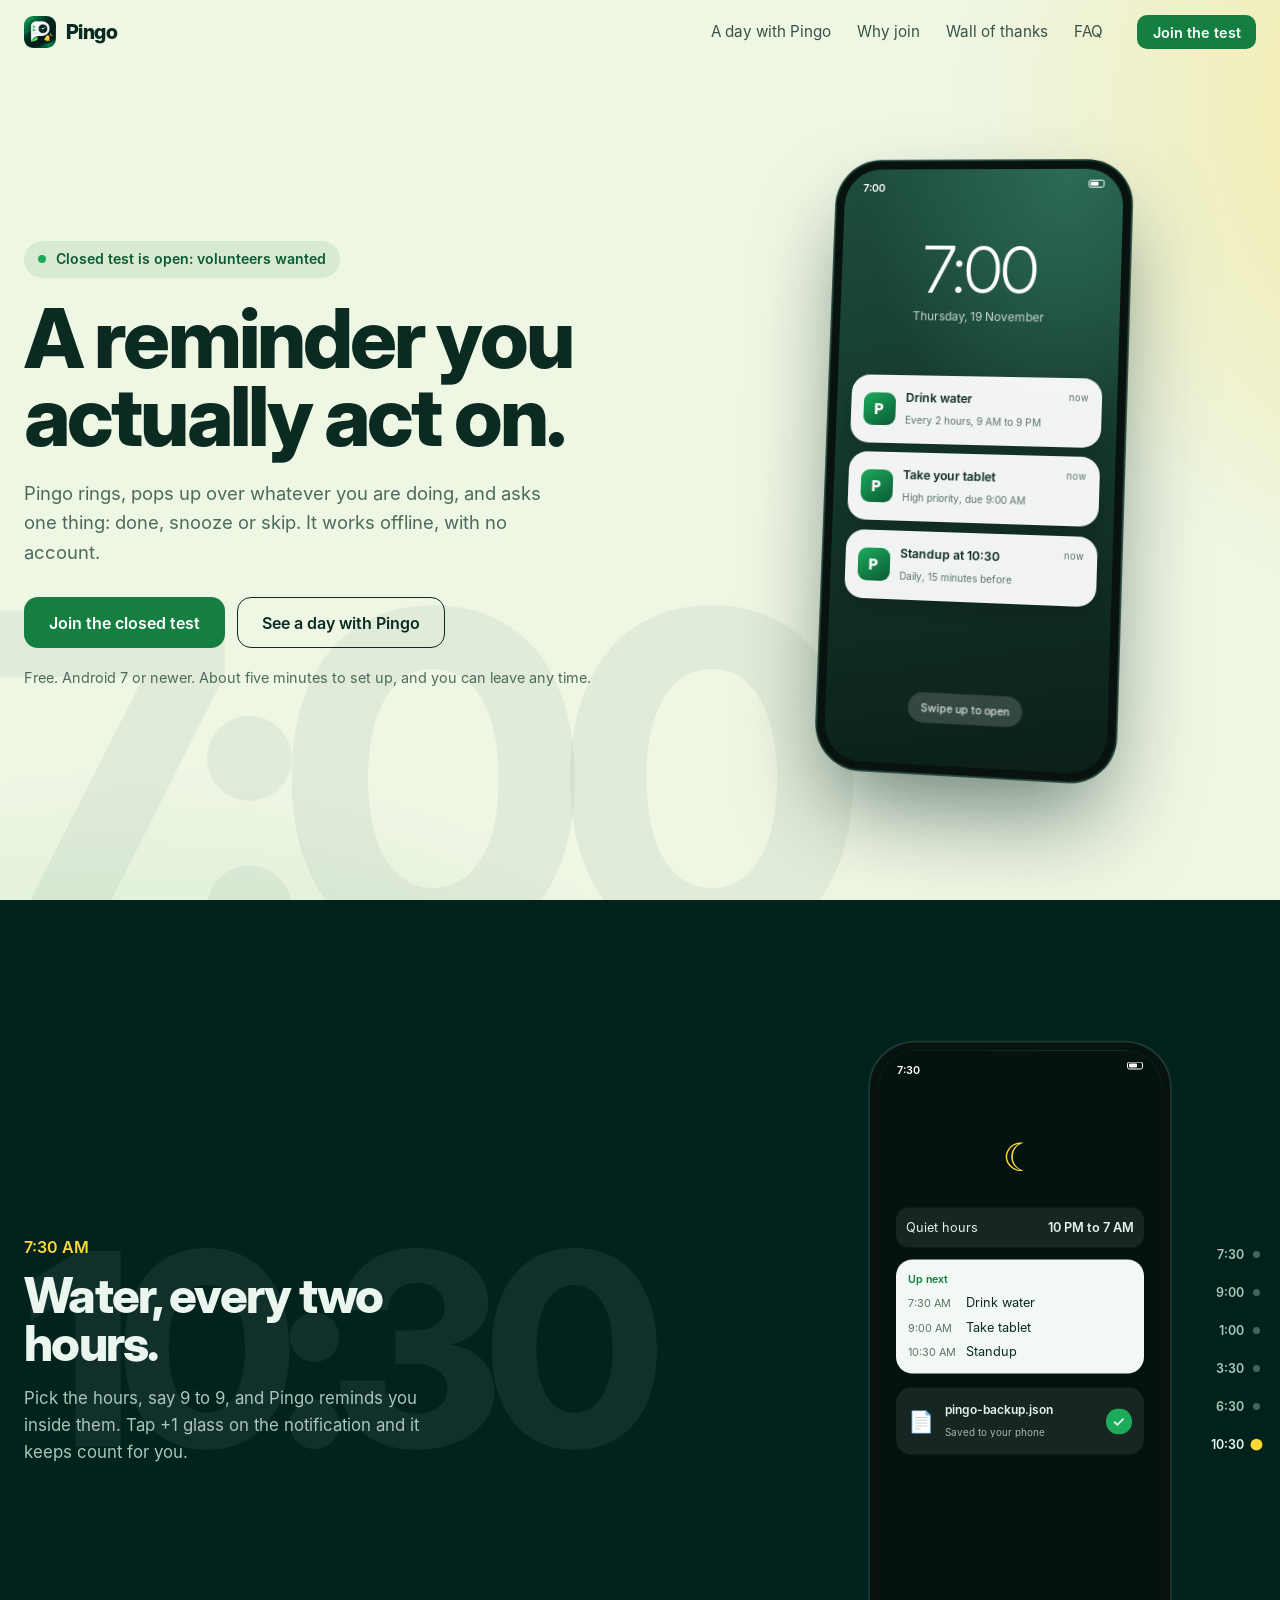
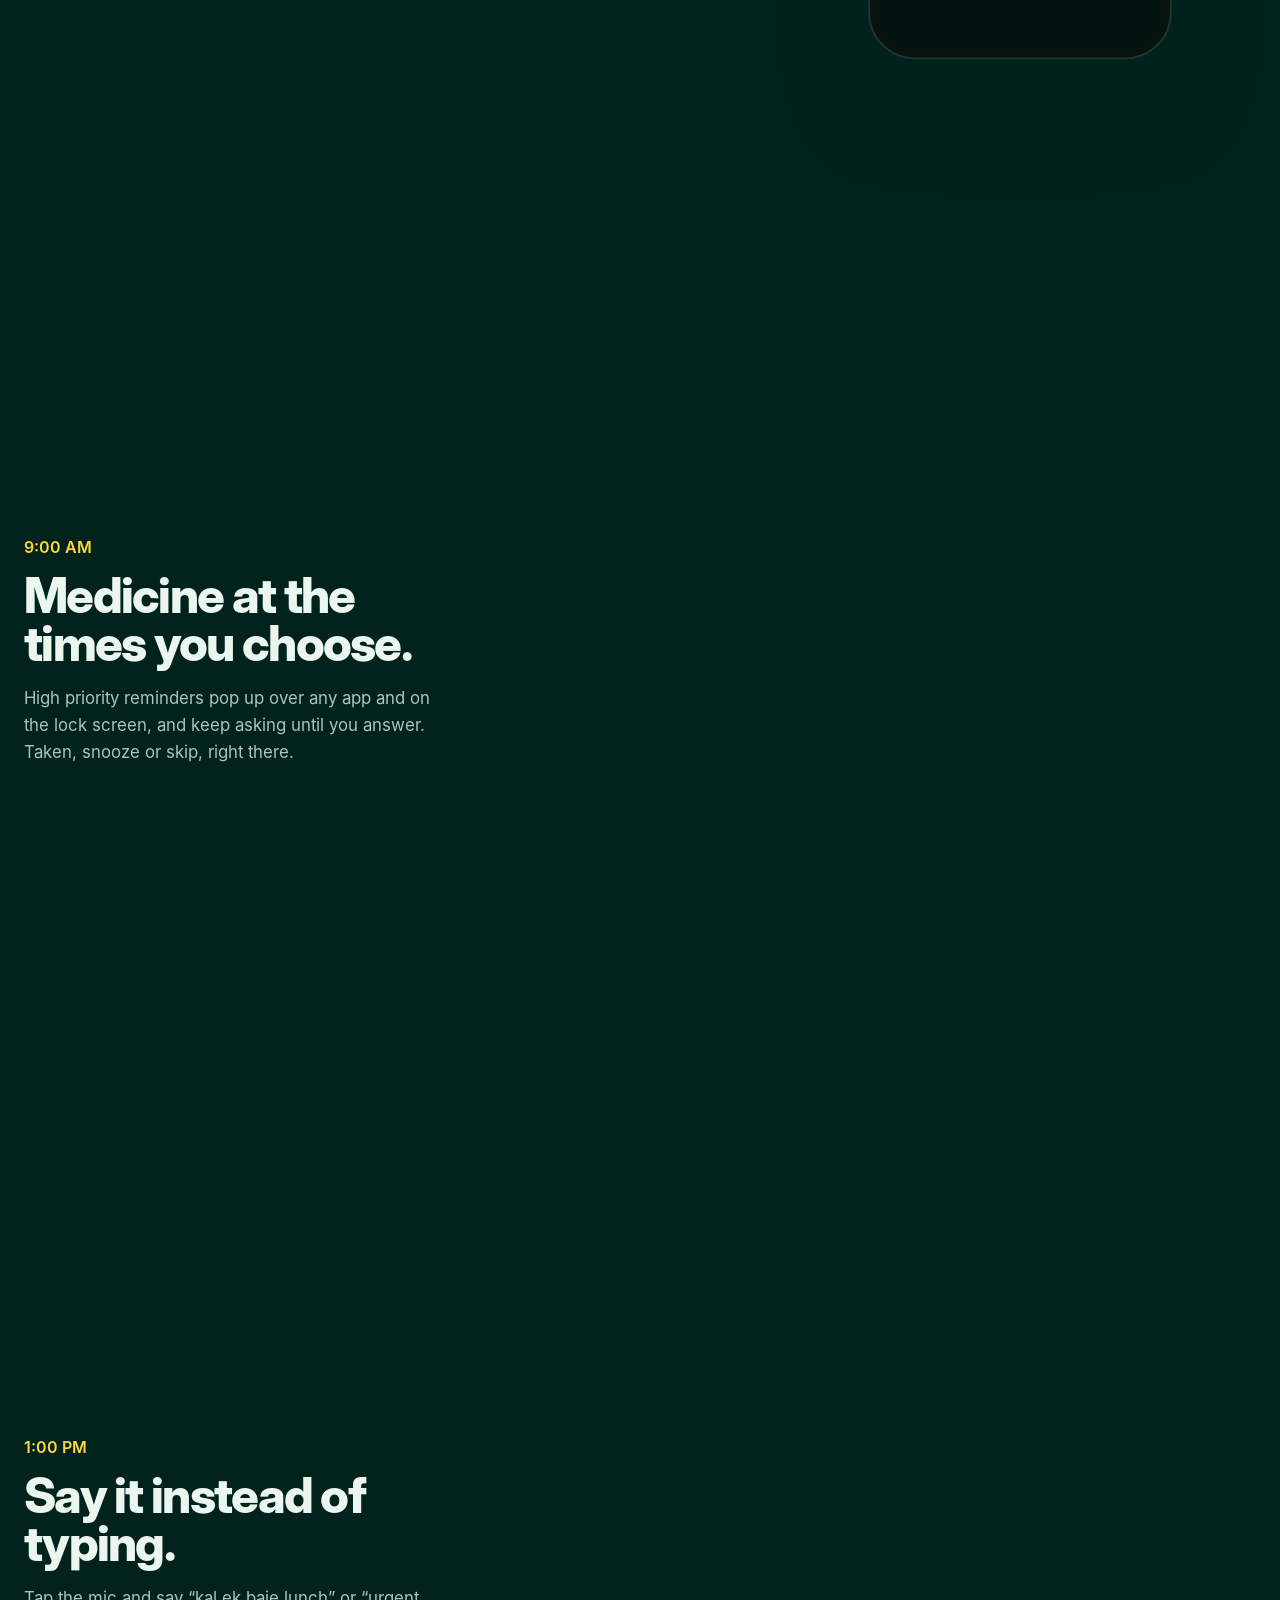
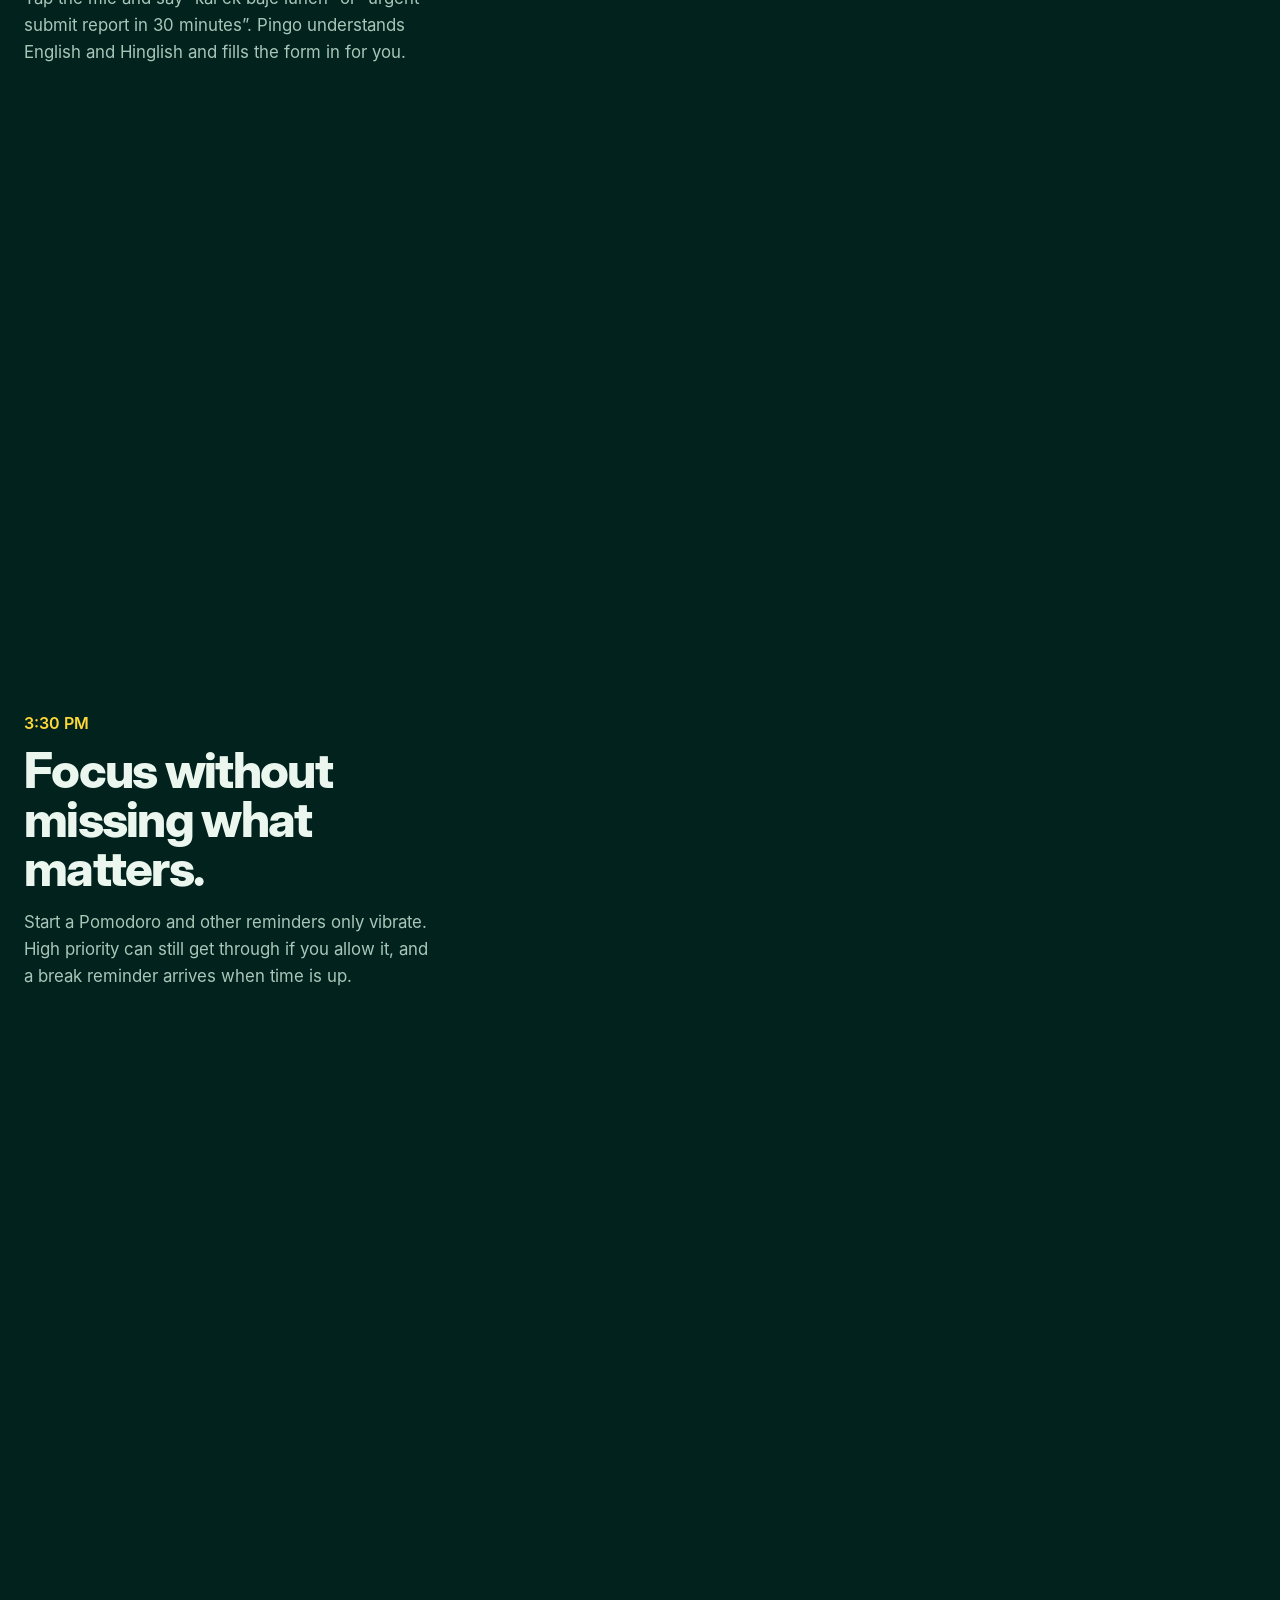
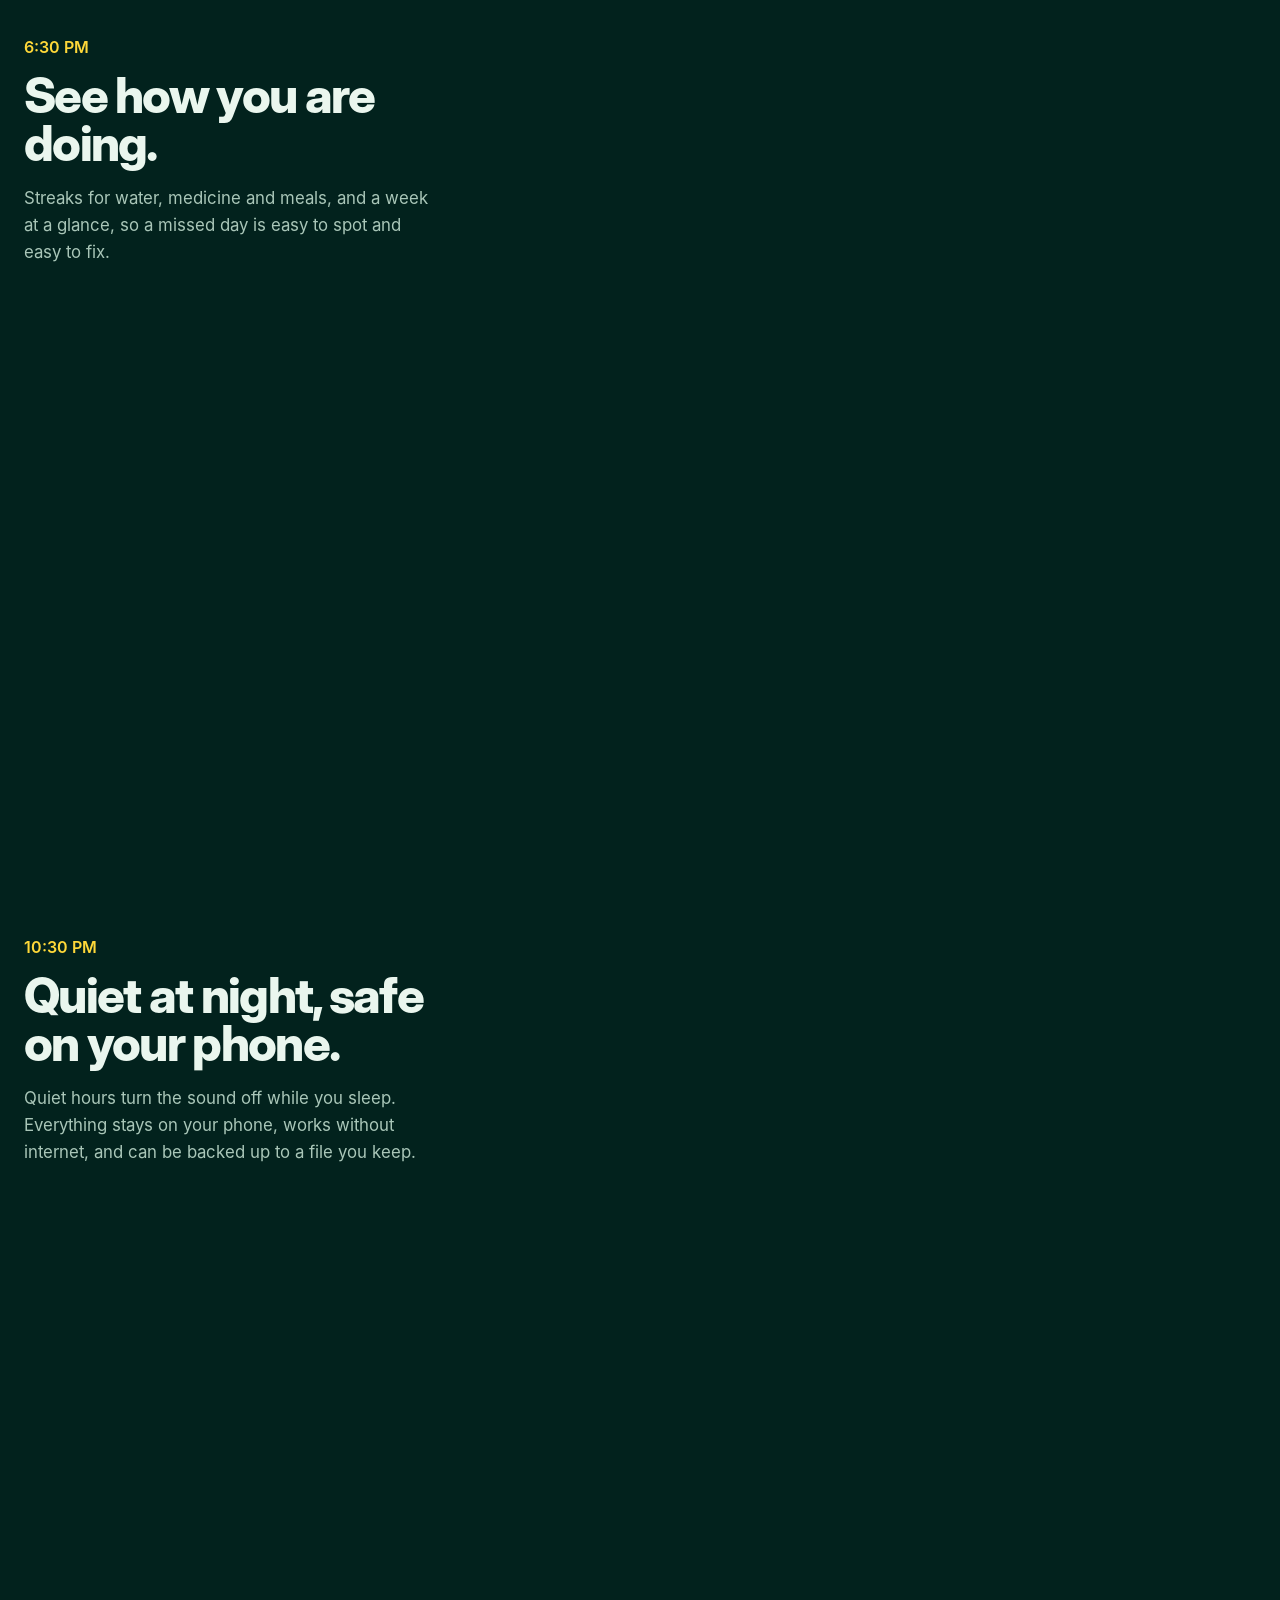
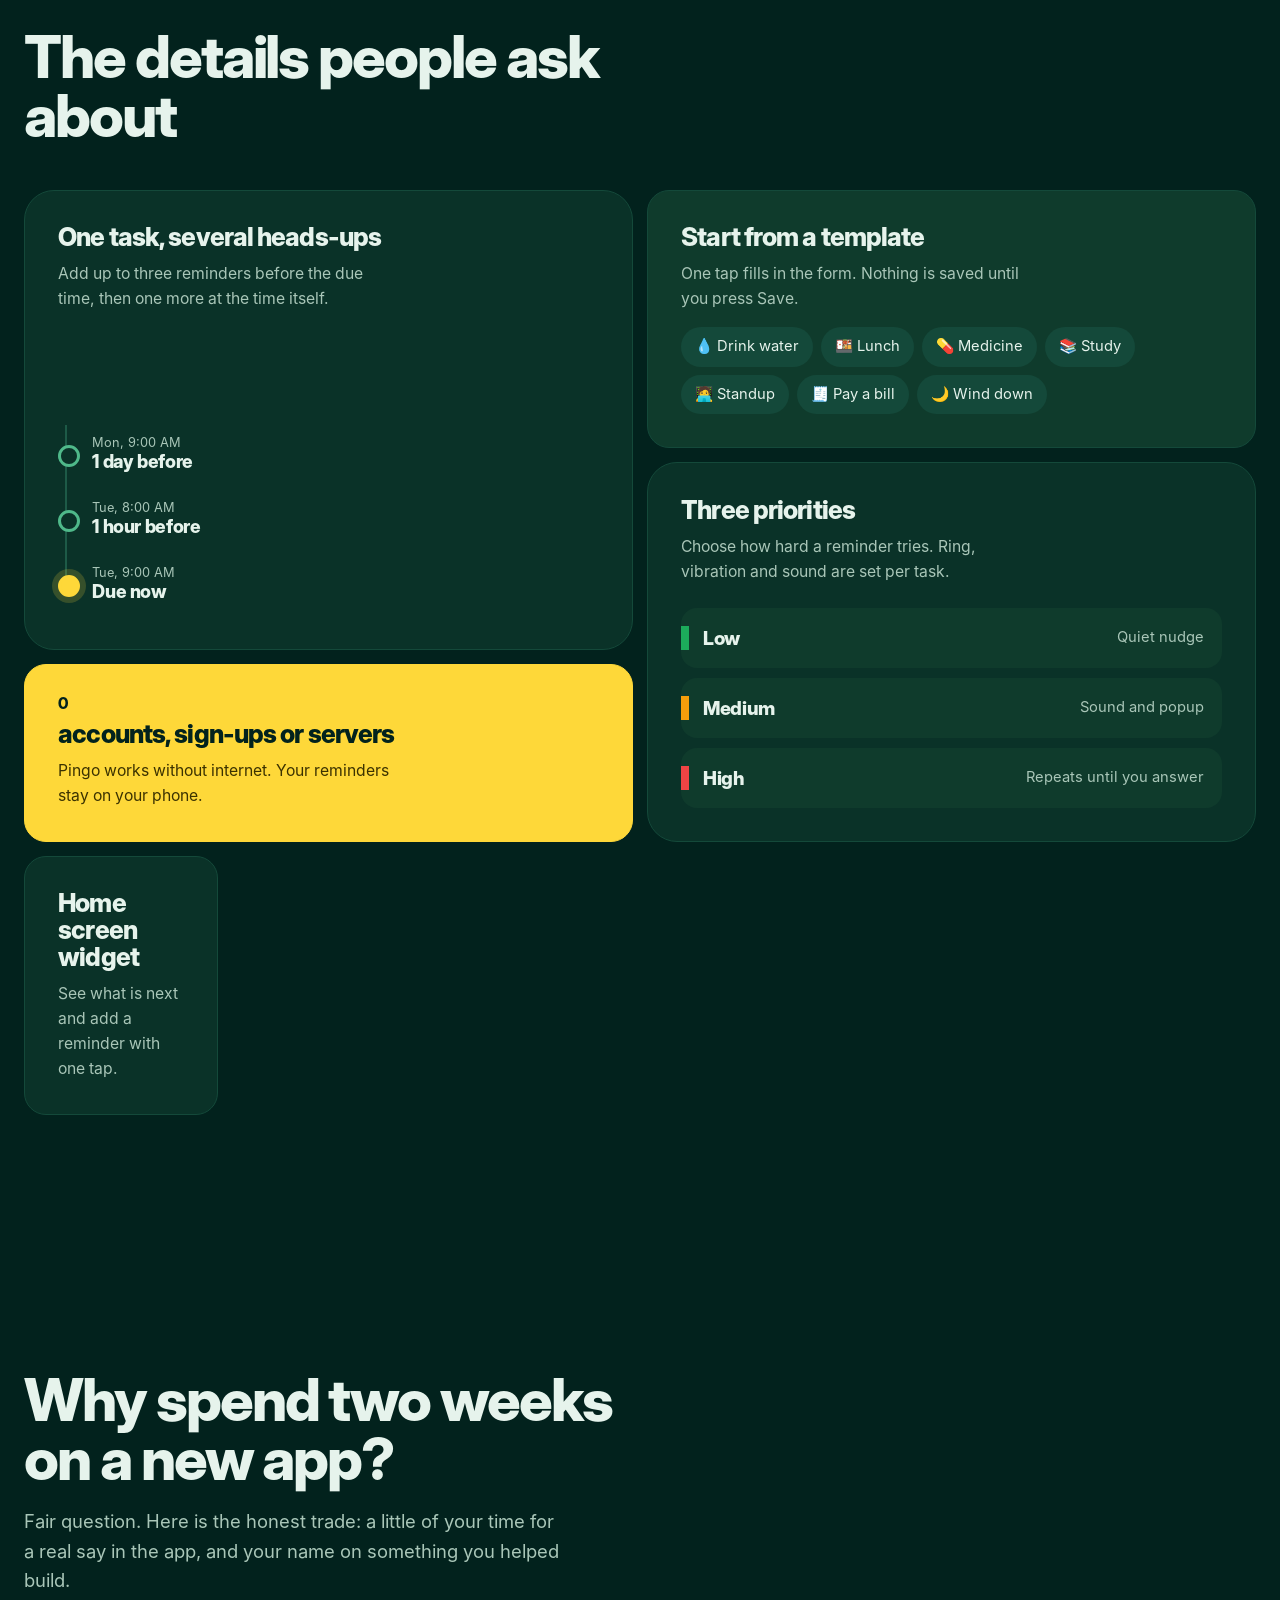
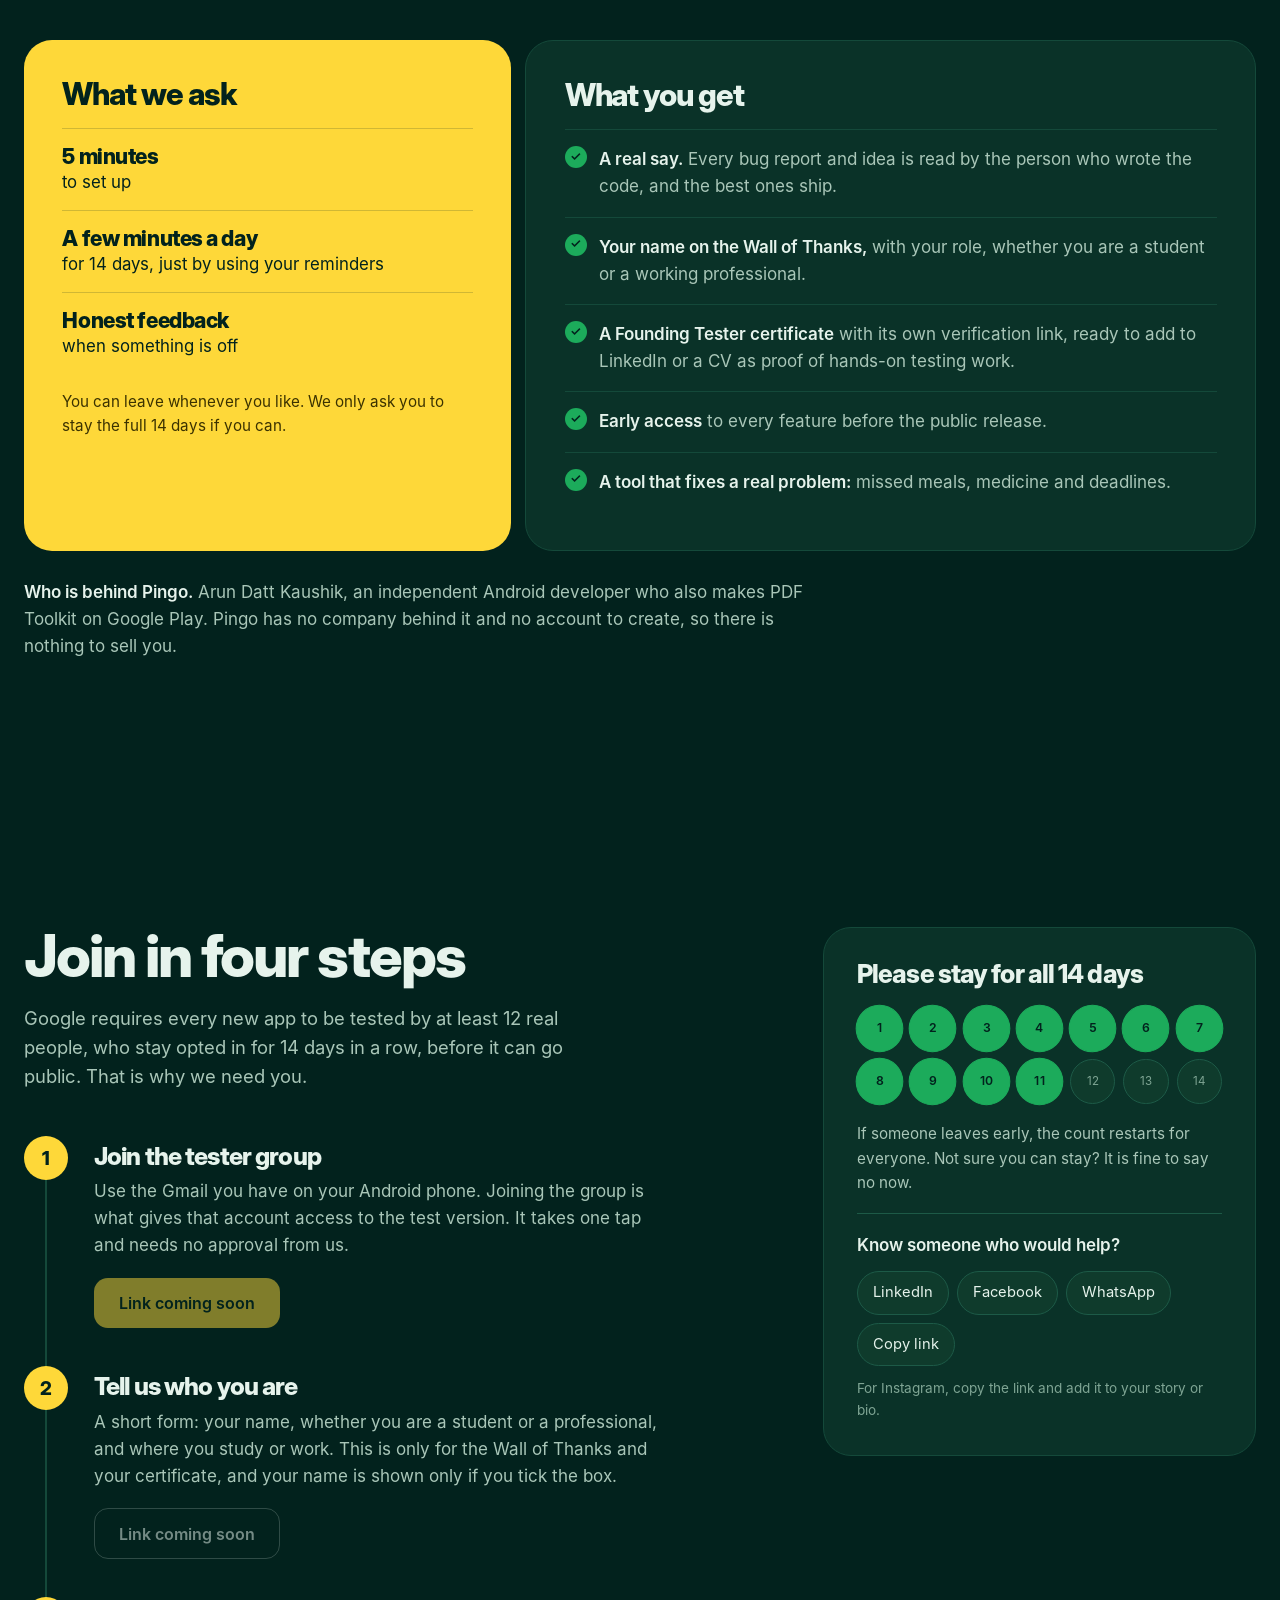
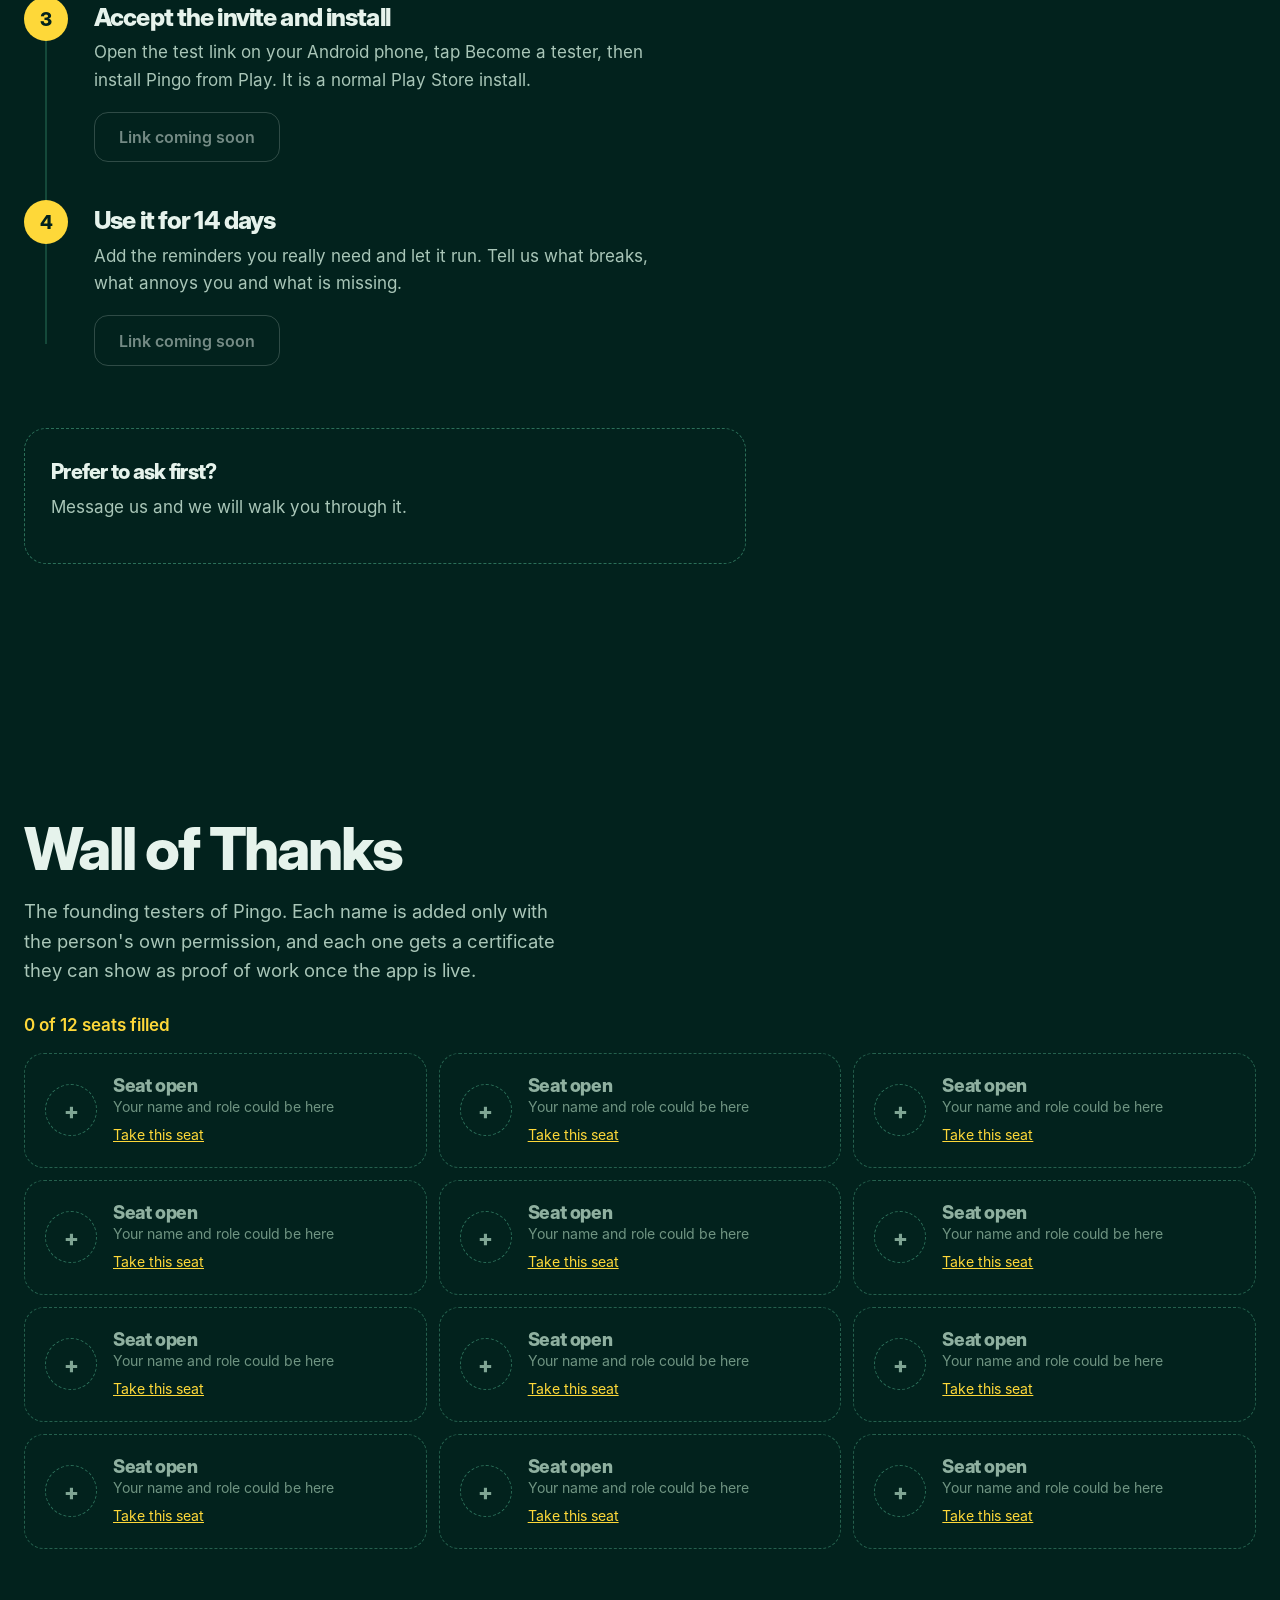
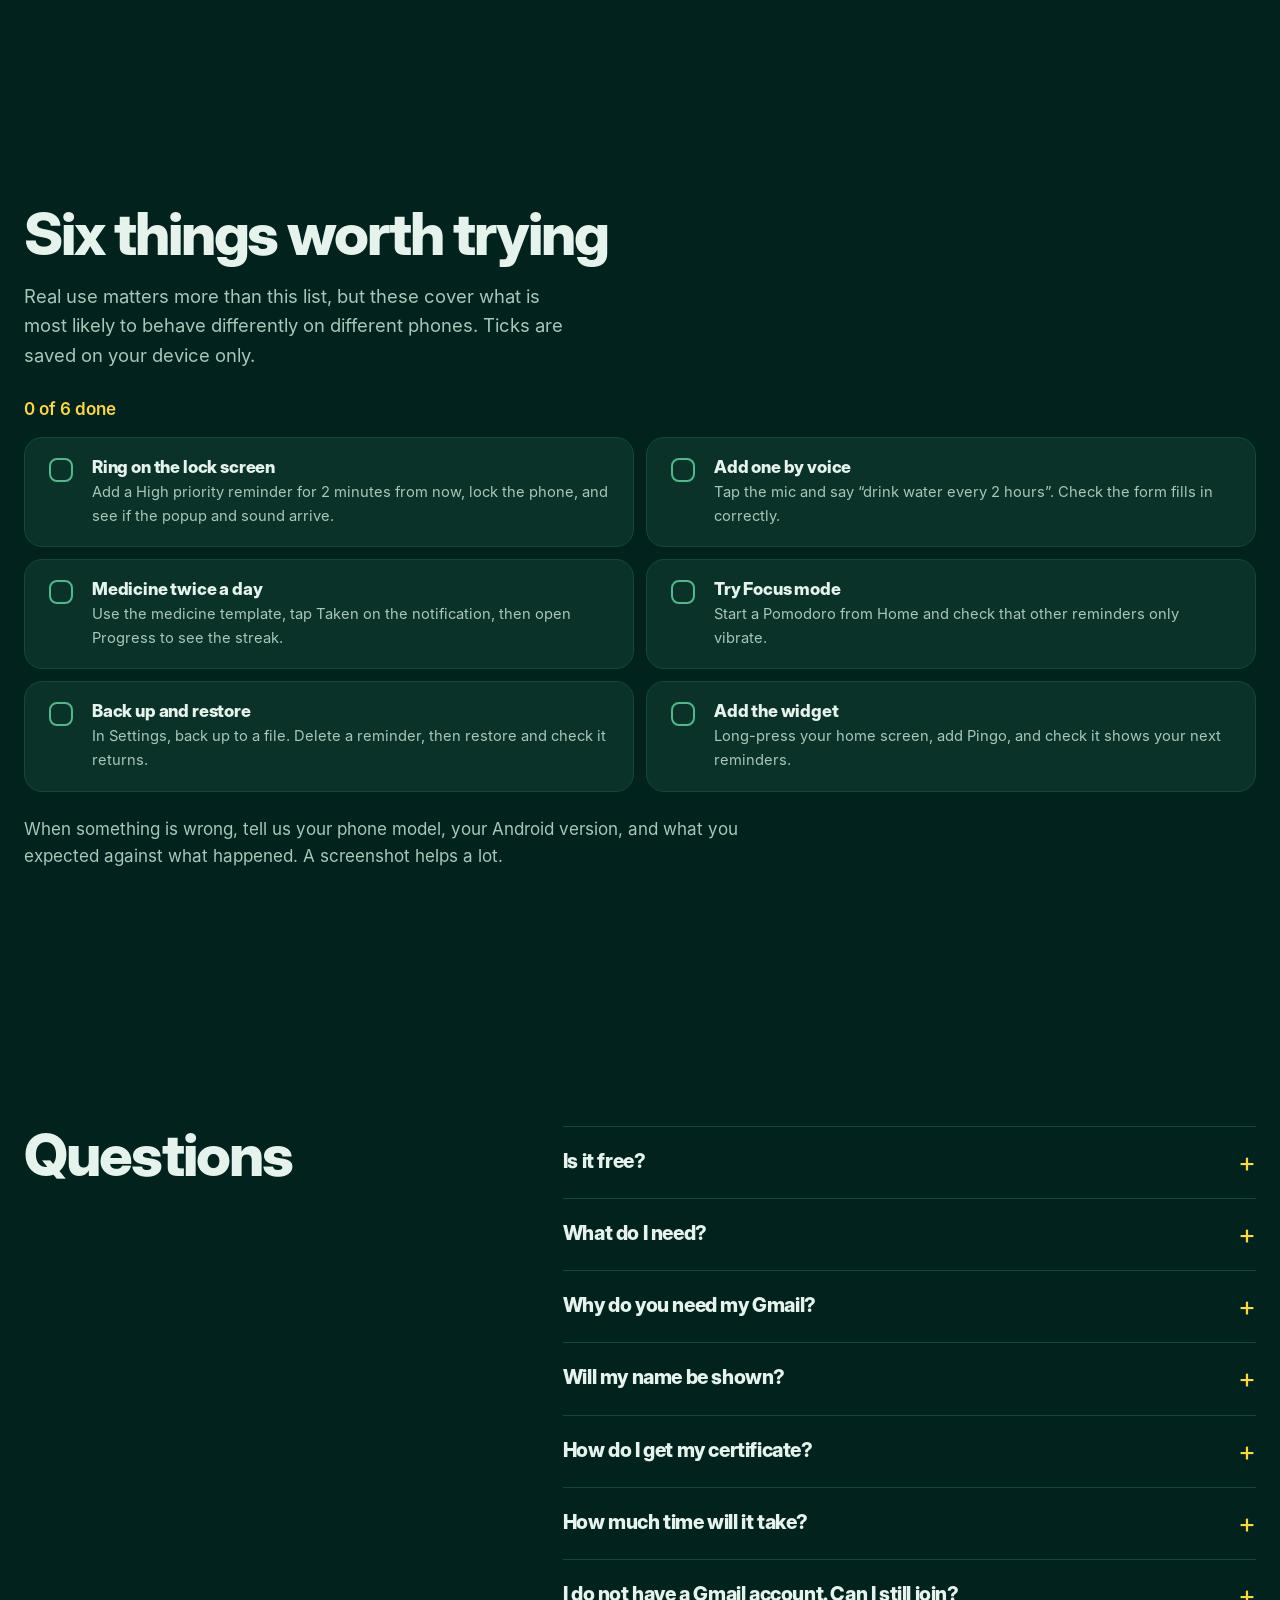
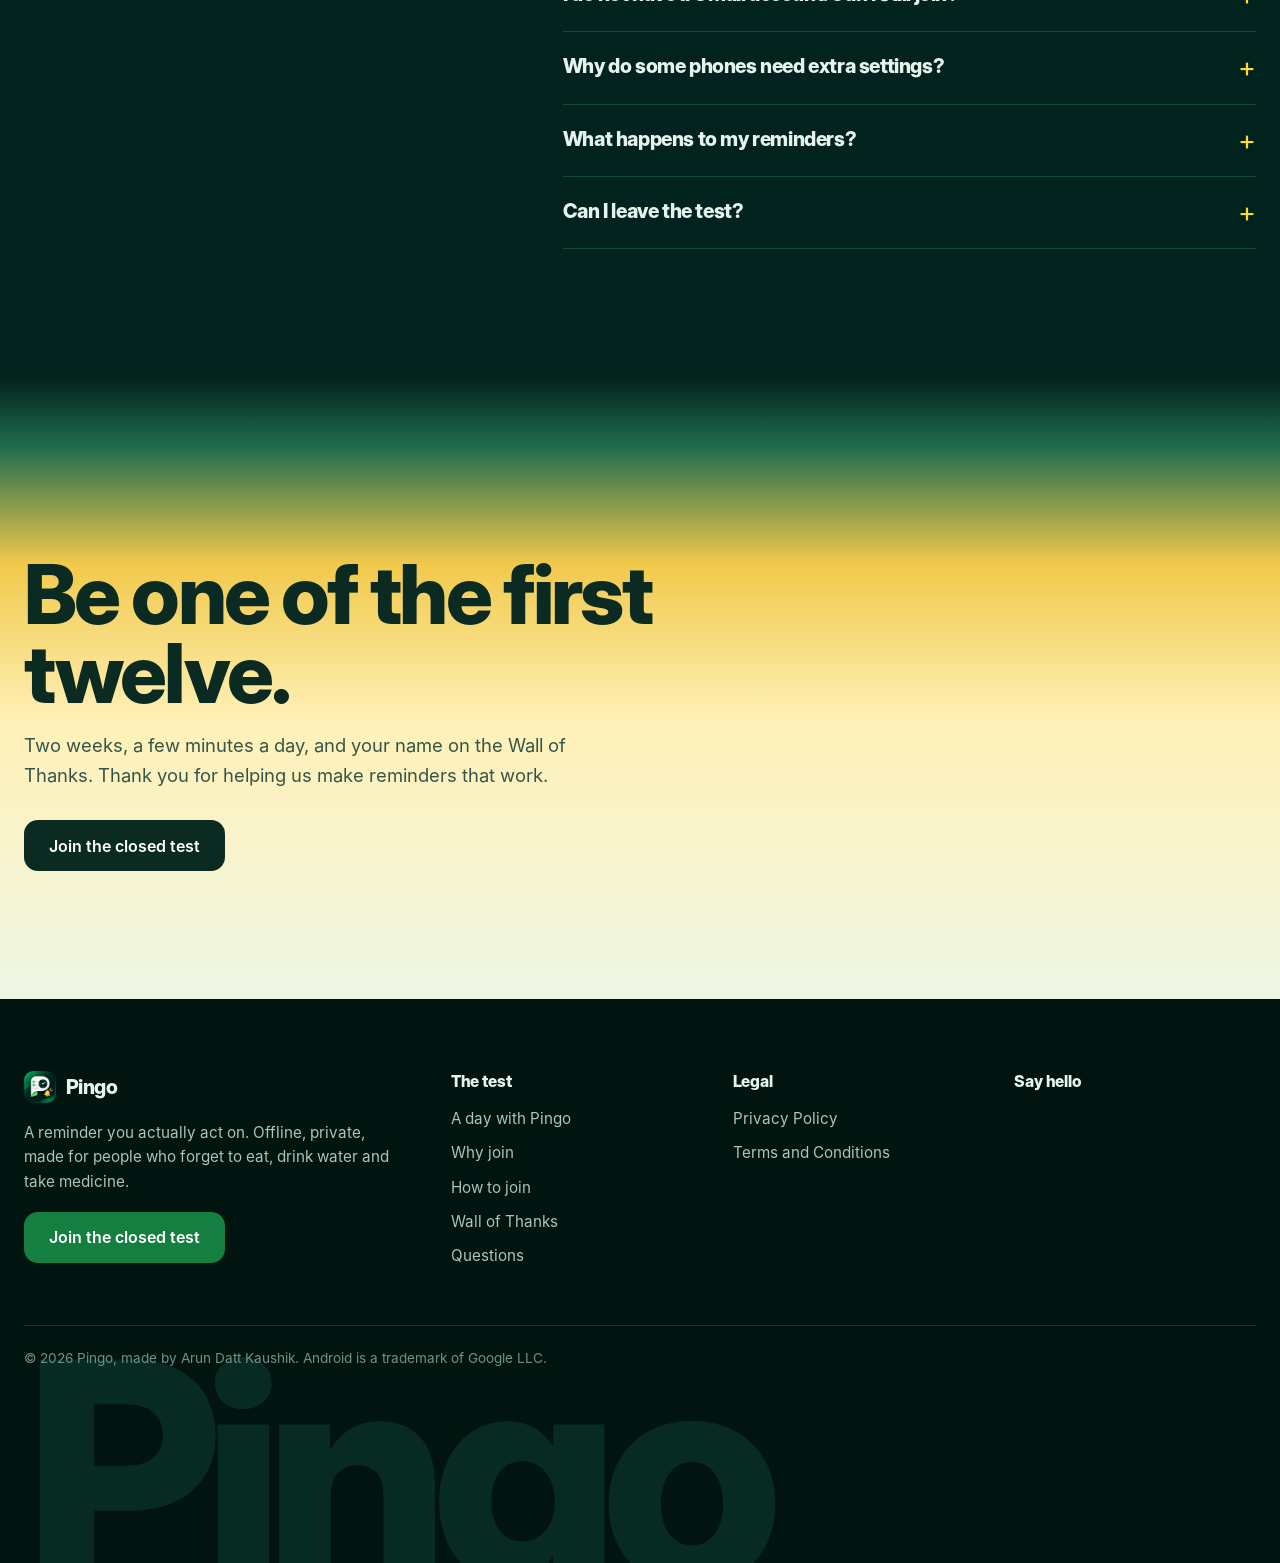
==== commit f889ff22: "Site: popup mock matches the new app popup Co-Authored-By: Claude Sonnet 5.5 <noreply@anthropic.com>" ====
--- a/index.html
+++ b/index.html
@@ -81,7 +81,8 @@
             <div class="trow"><i class="ck"></i><div><b>Take your tablet</b><span>9:00 AM · High</span></div></div>
             <div class="dim"></div>
             <div class="popup"><div class="hi">High priority</div><h4>Take your tablet</h4><p>Due at 9:00 AM</p>
-              <div class="row3"><u>Snooze 5 min</u><u>Snooze 15 min</u><u>Snooze 1 hr</u></div>
+              <p class="sn">Snooze for</p>
+              <div class="row3"><u>5 min</u><u>15 min</u><u>1 hr</u></div>
               <div class="cta2">Taken</div></div>
             <div class="streak"><span>🔥</span><b>7 day streak</b></div>
           </div>
@@ -131,7 +132,8 @@
               <small class="hi">High priority</small>
               <h4>Take your tablet</h4>
               <p>Due at 9:00 AM</p>
-              <div class="row3"><u>Snooze 5 min</u><u>Snooze 15 min</u><u>Snooze 1 hr</u></div>
+              <p class="sn">Snooze for</p>
+              <div class="row3"><u>5 min</u><u>15 min</u><u>1 hr</u></div>
               <div class="cta2">Taken</div>
               <p class="skip">Skip this one</p>
             </div>
--- a/styles.css
+++ b/styles.css
@@ -503,3 +503,4 @@
 .cert-wrap canvas { width: 100%; height: auto; border-radius: 12px; box-shadow: 0 20px 60px -20px rgba(2,34,29,.4); background: #fff; }
 .cert-actions { display: flex; flex-wrap: wrap; gap: 10px; margin: 22px 0; }
 .cert-msg { color: var(--muted); max-width: 40rem; }
+.popup .sn { font-size: .66em; margin-top: 1em; }
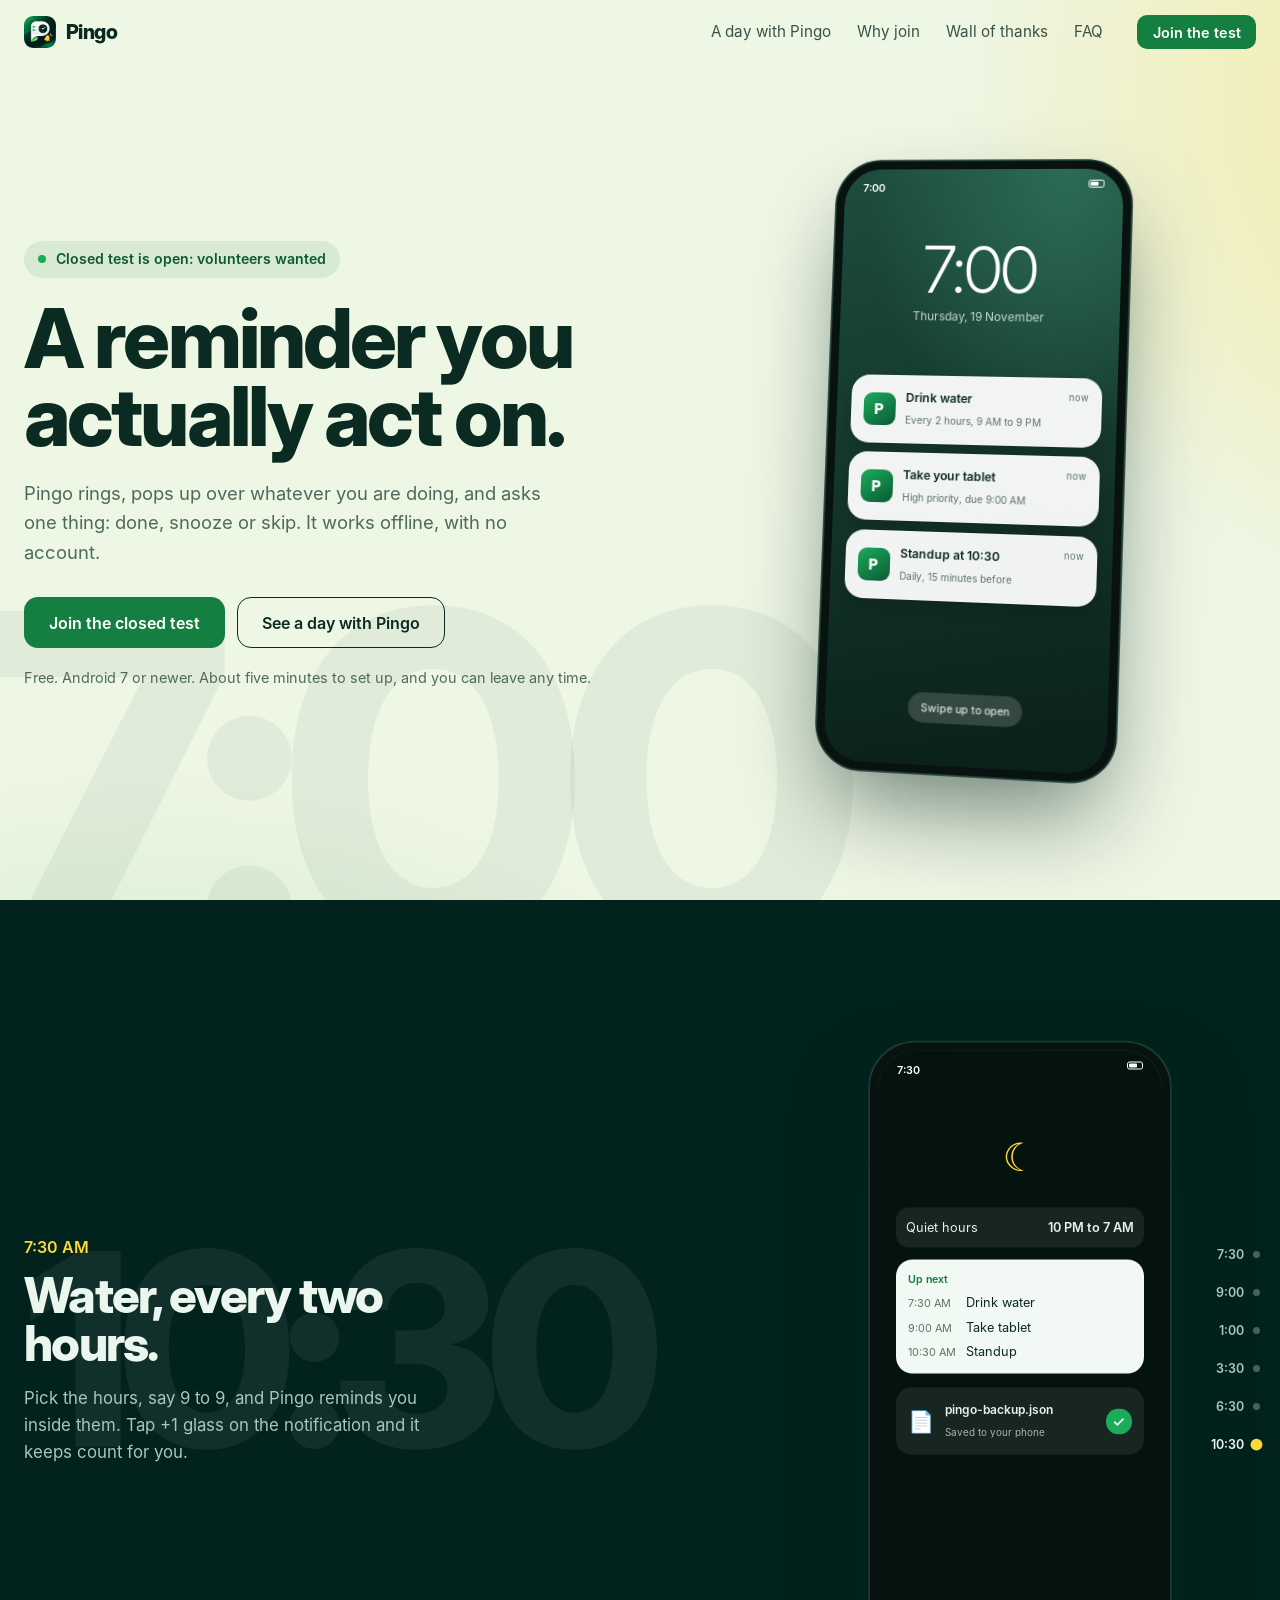
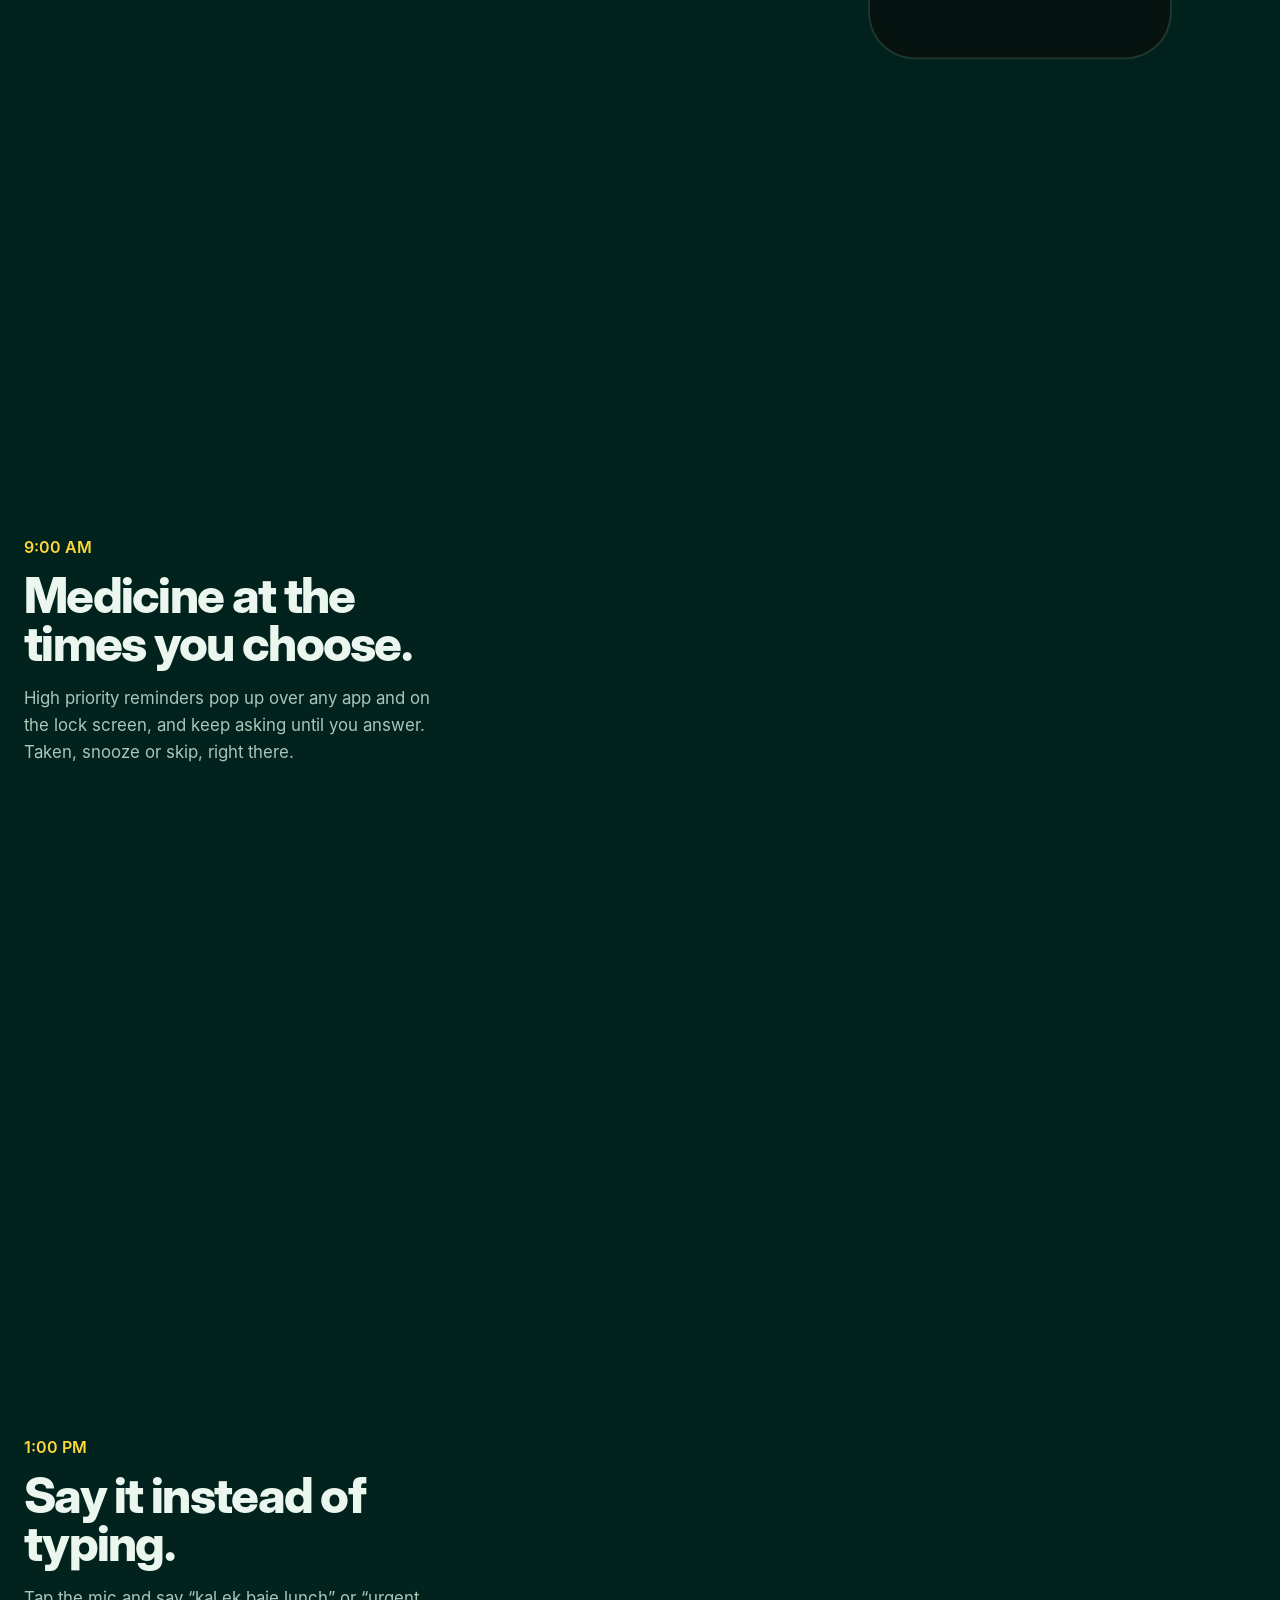
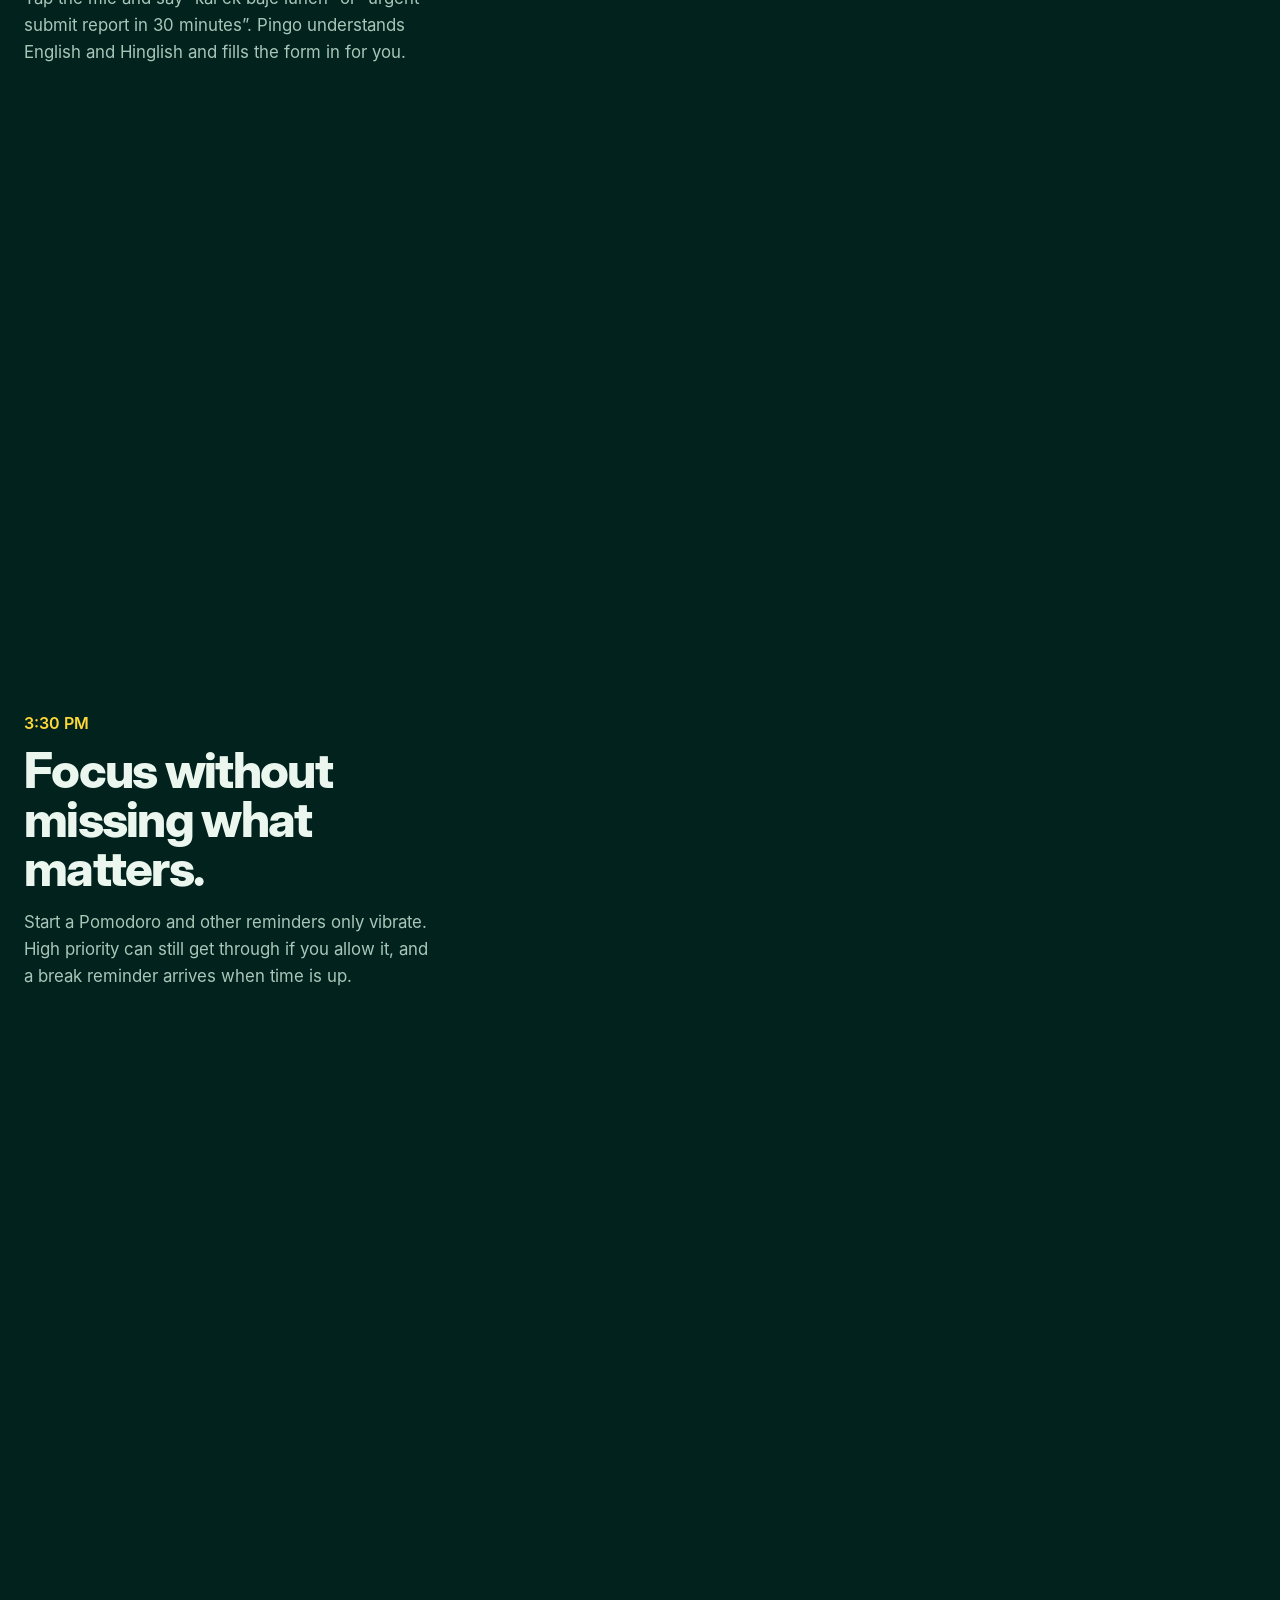
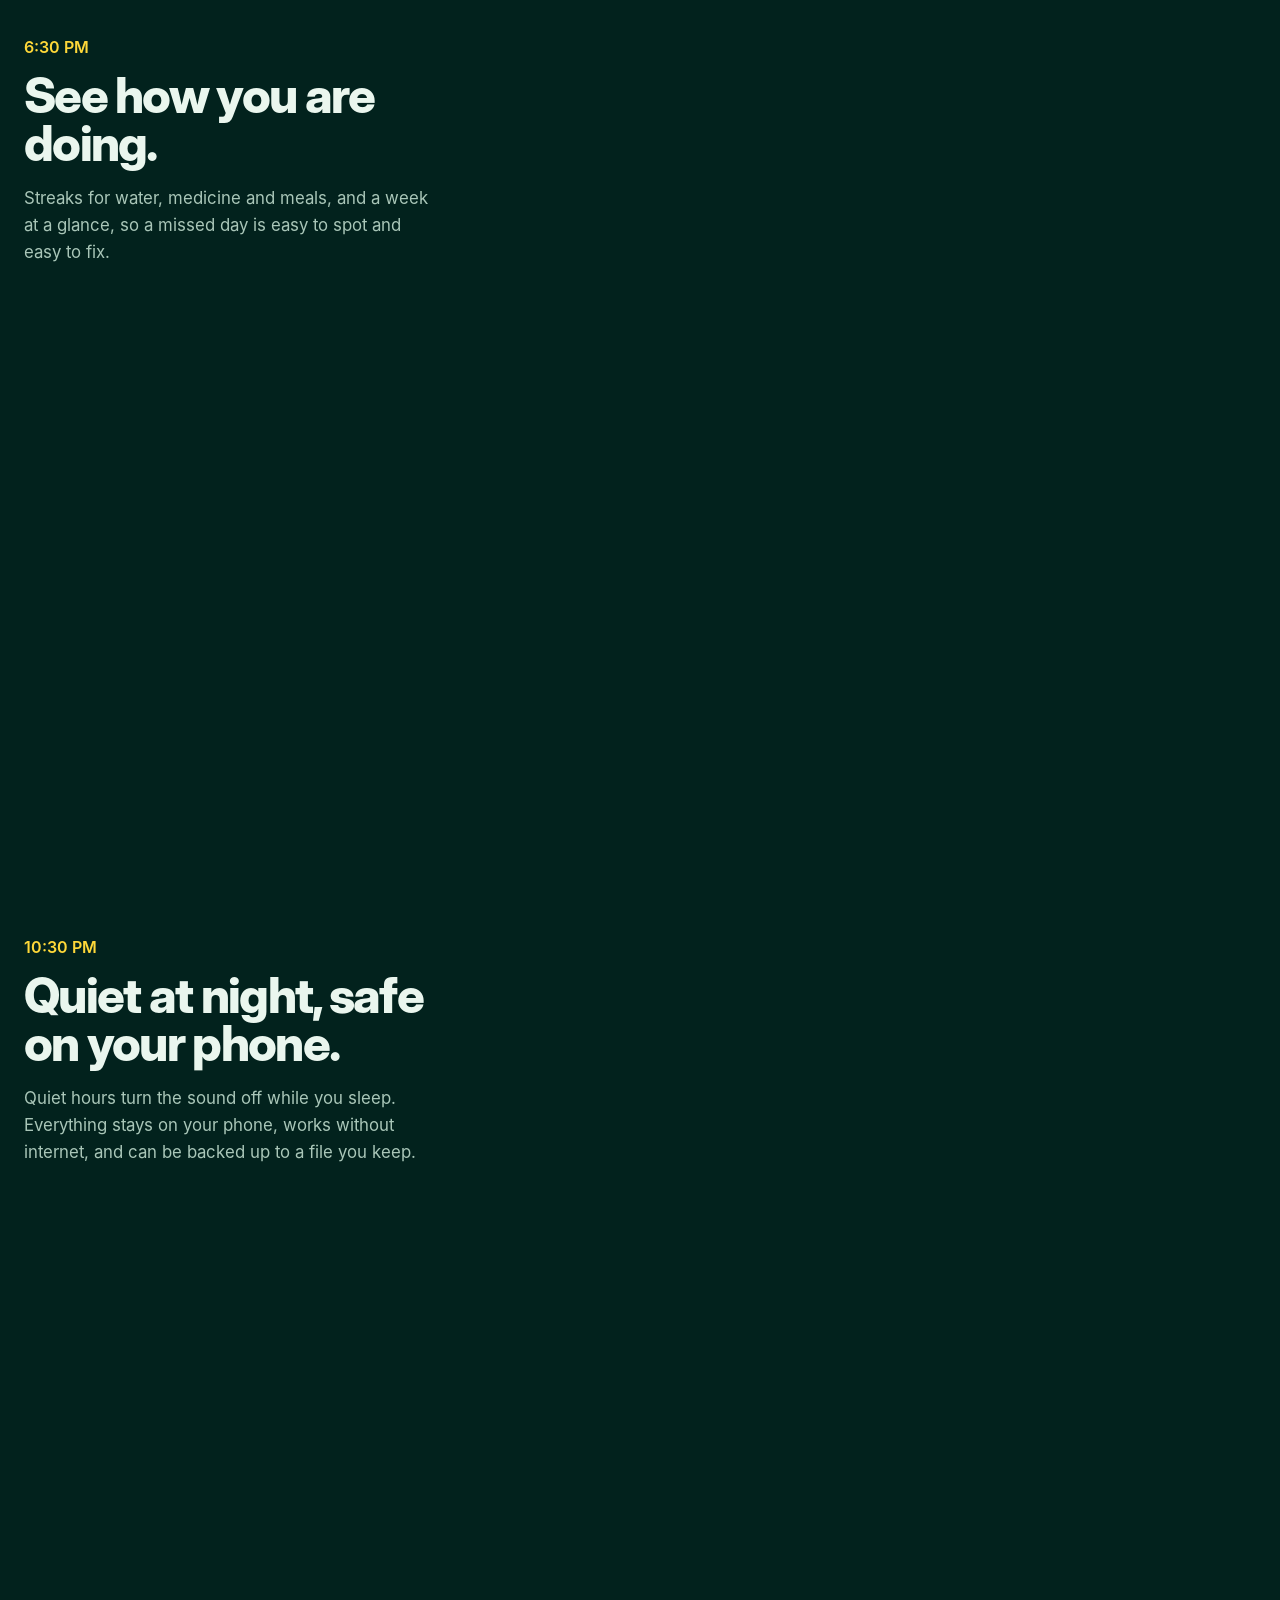
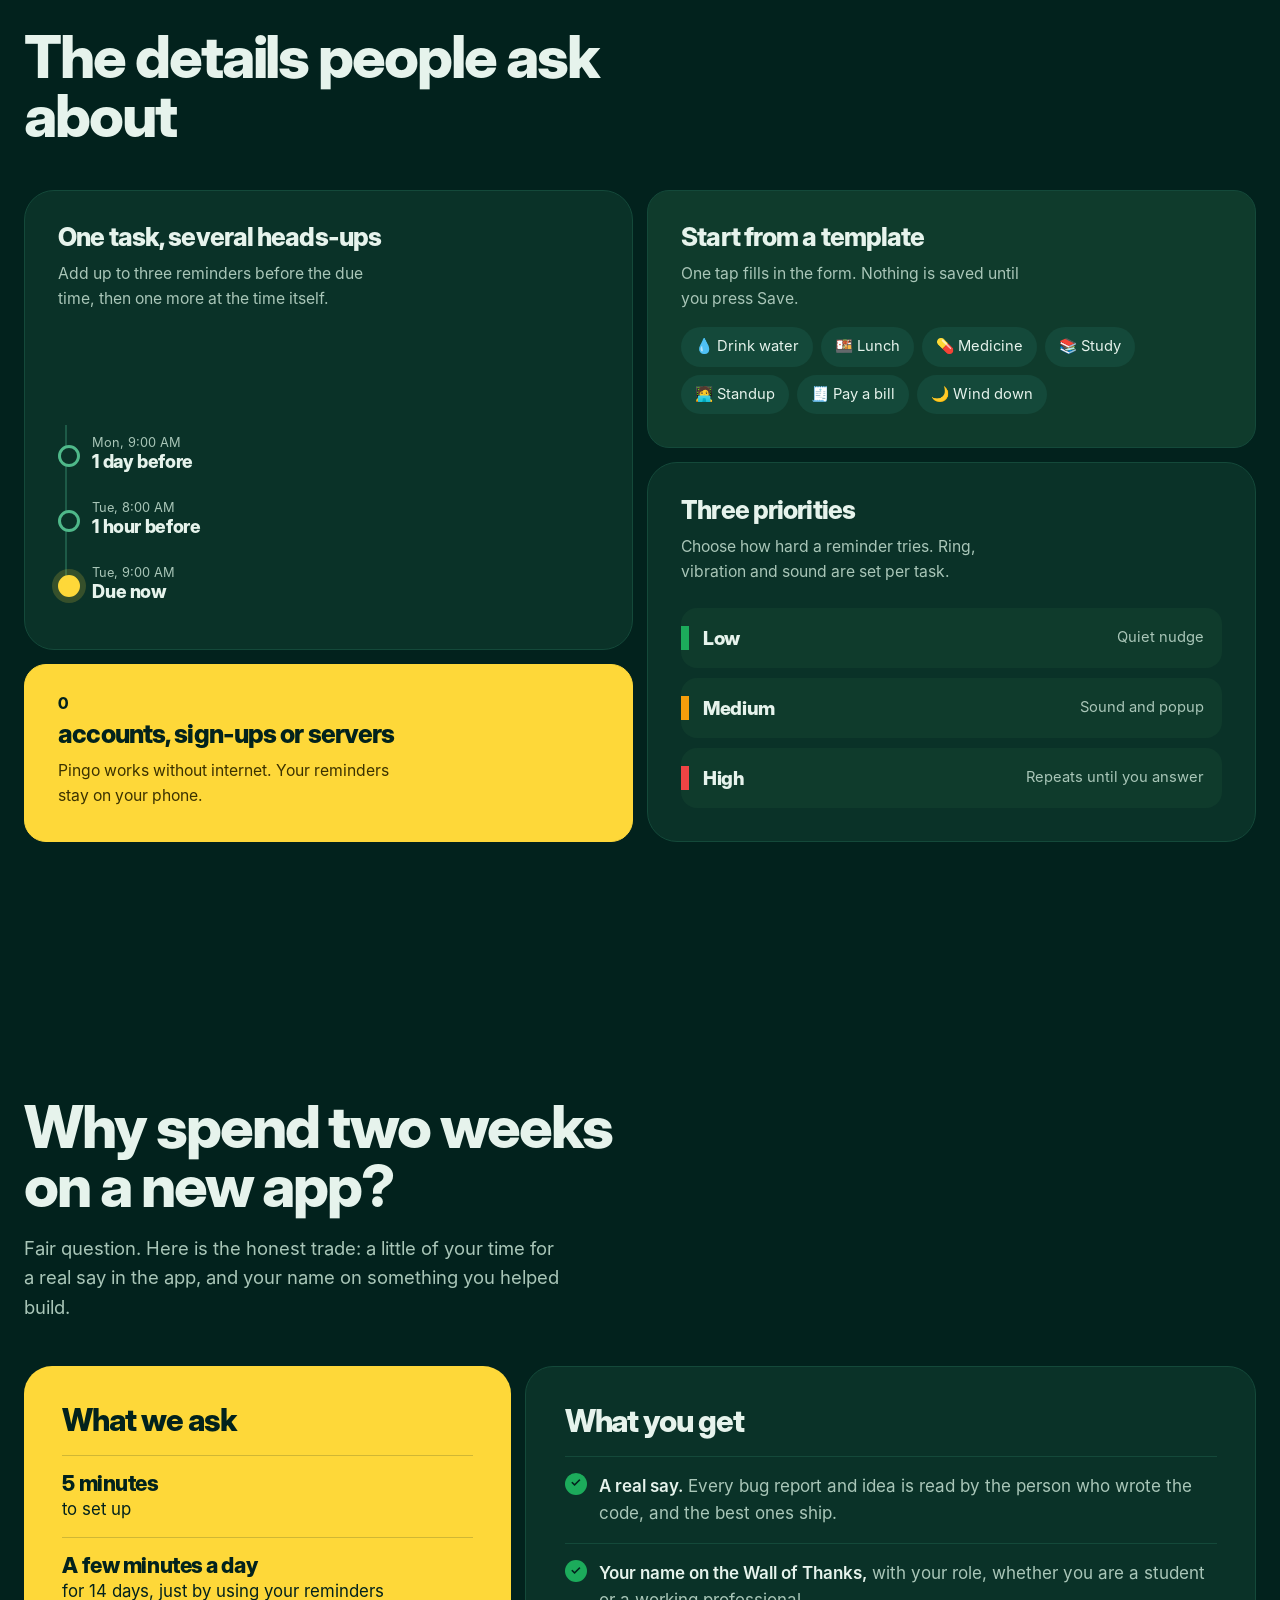
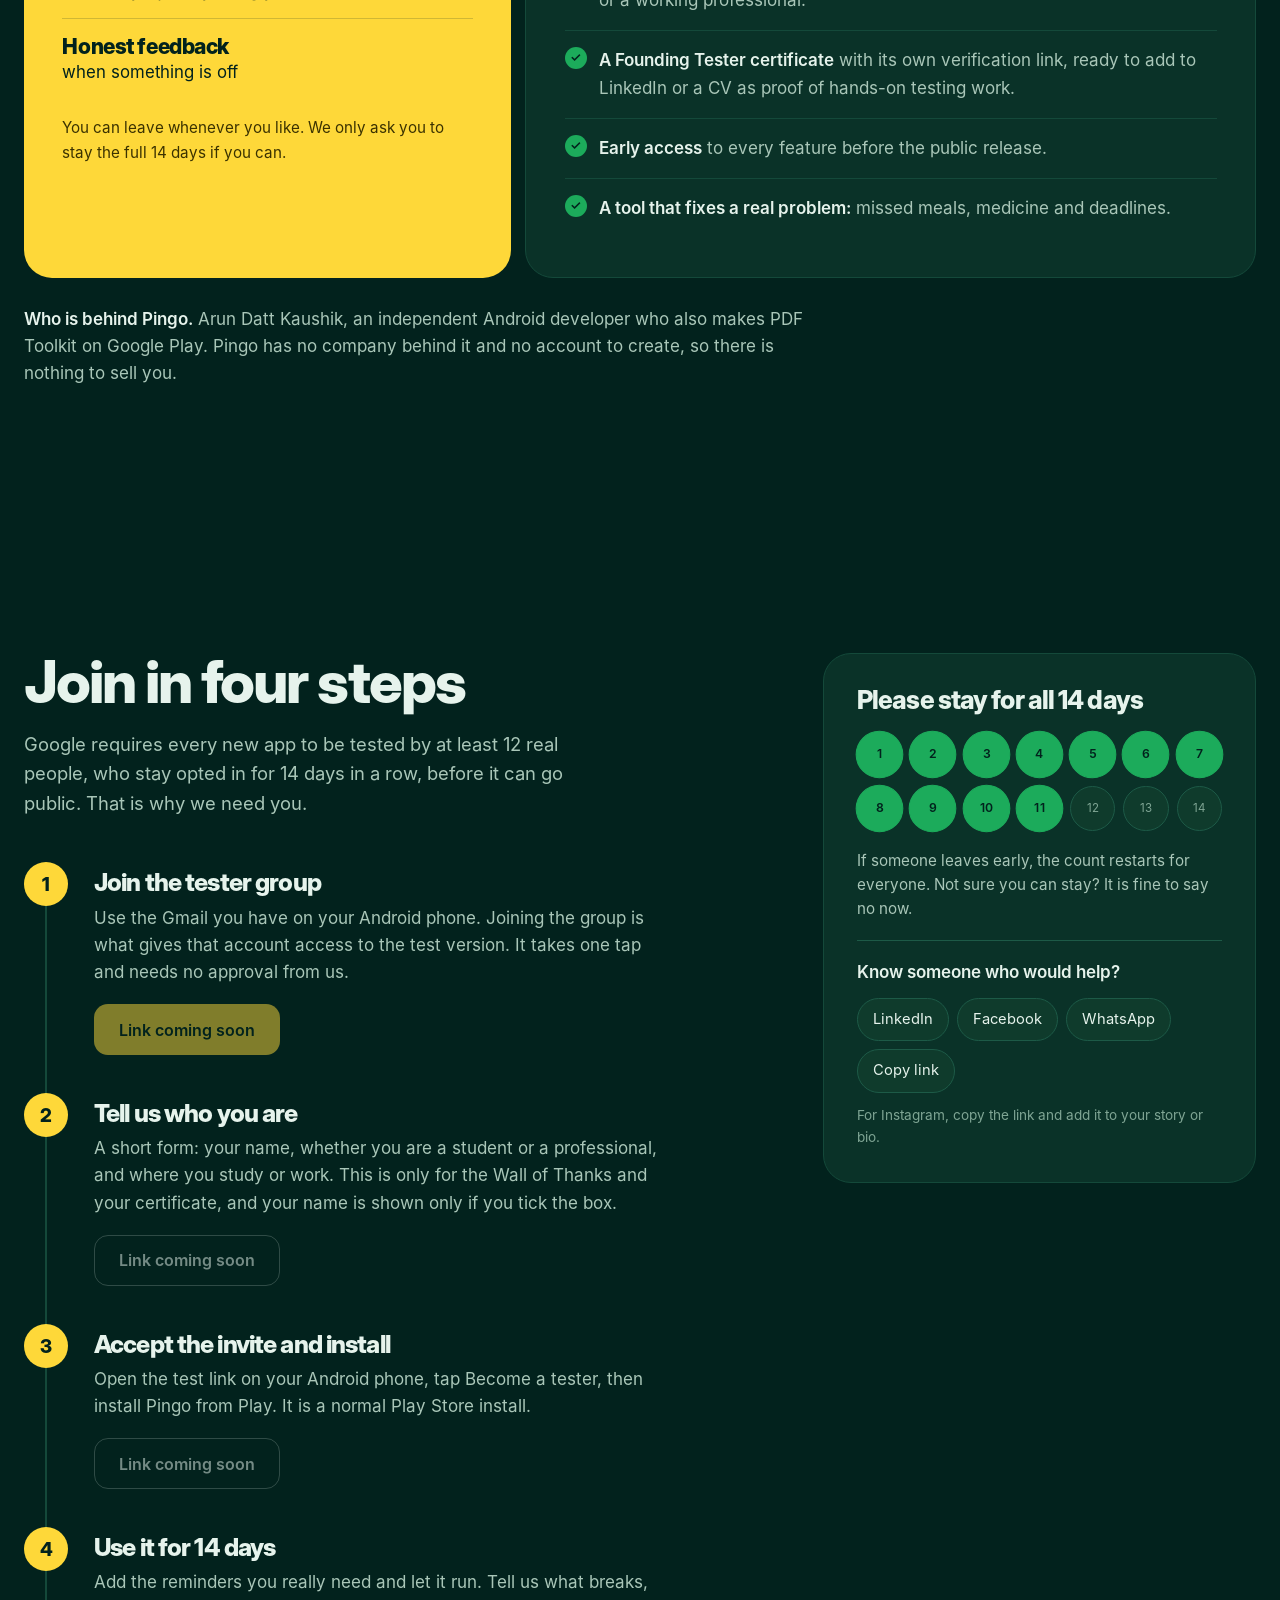
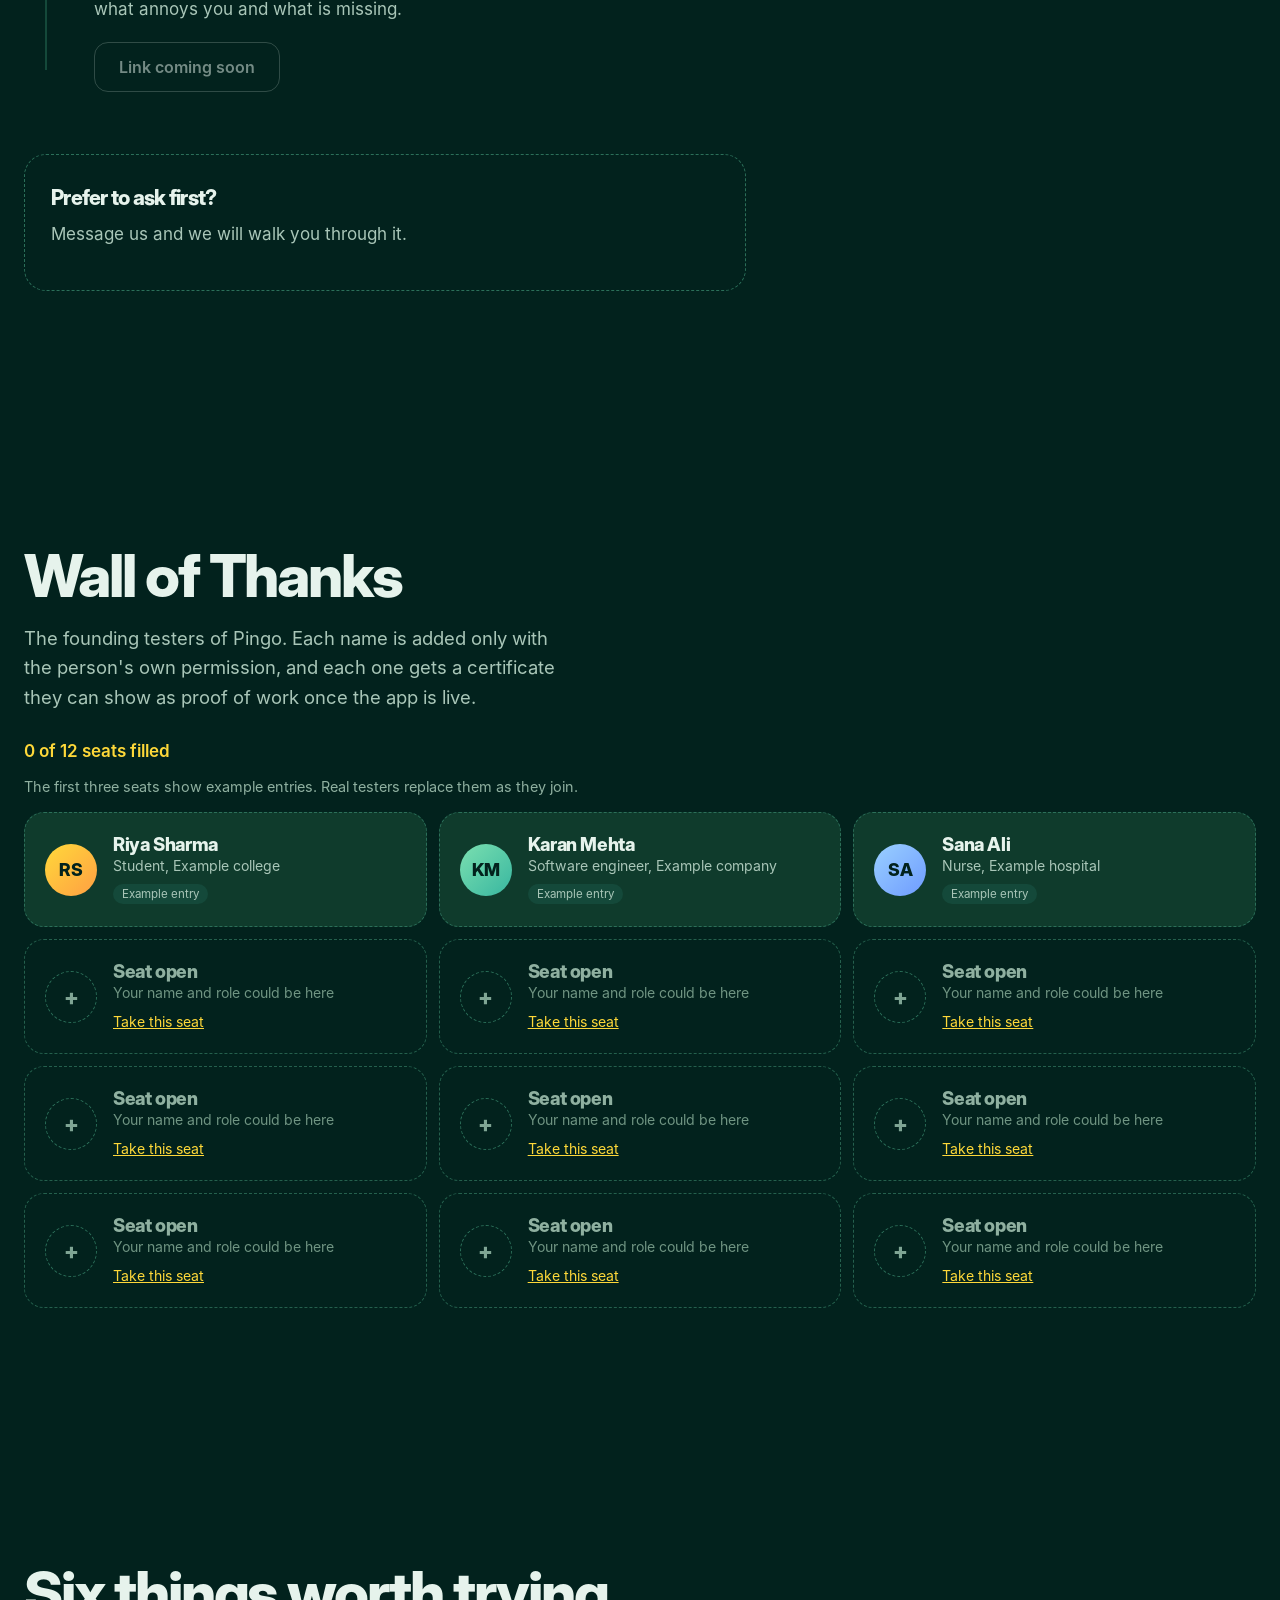
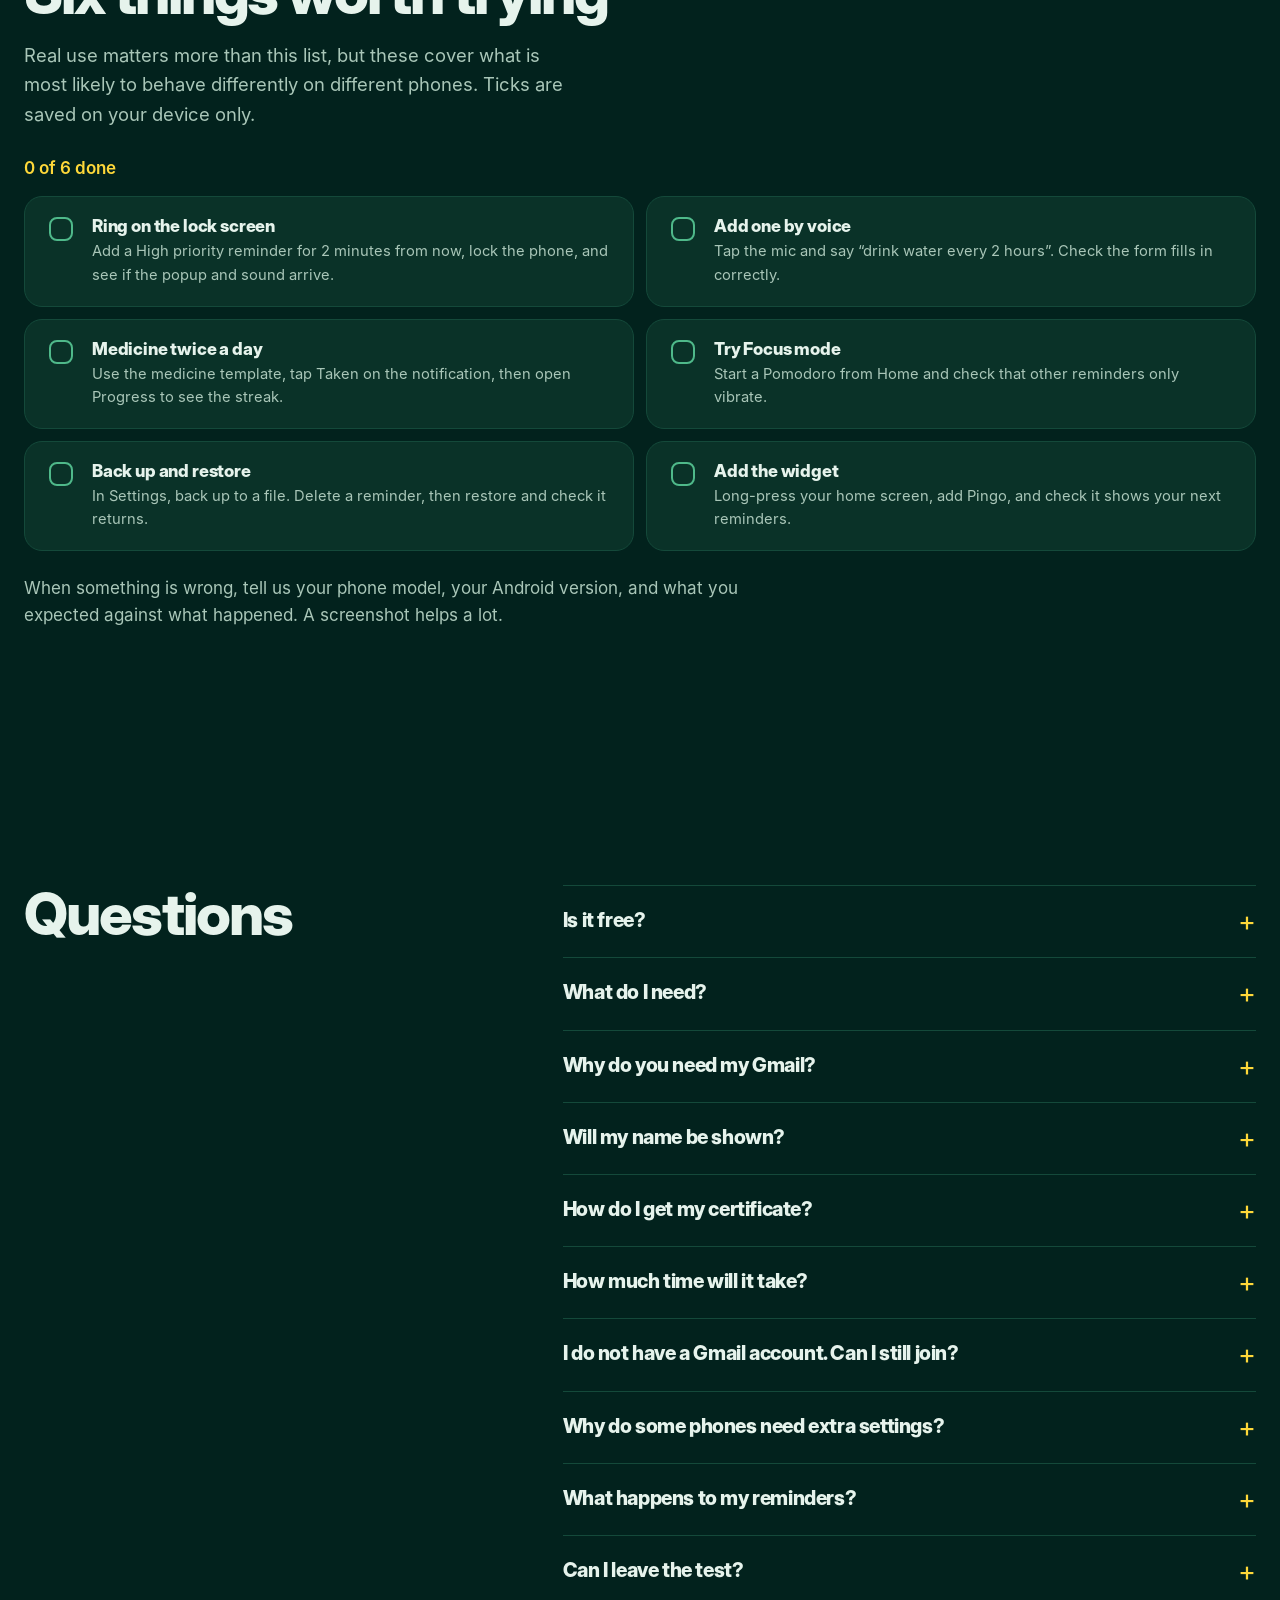
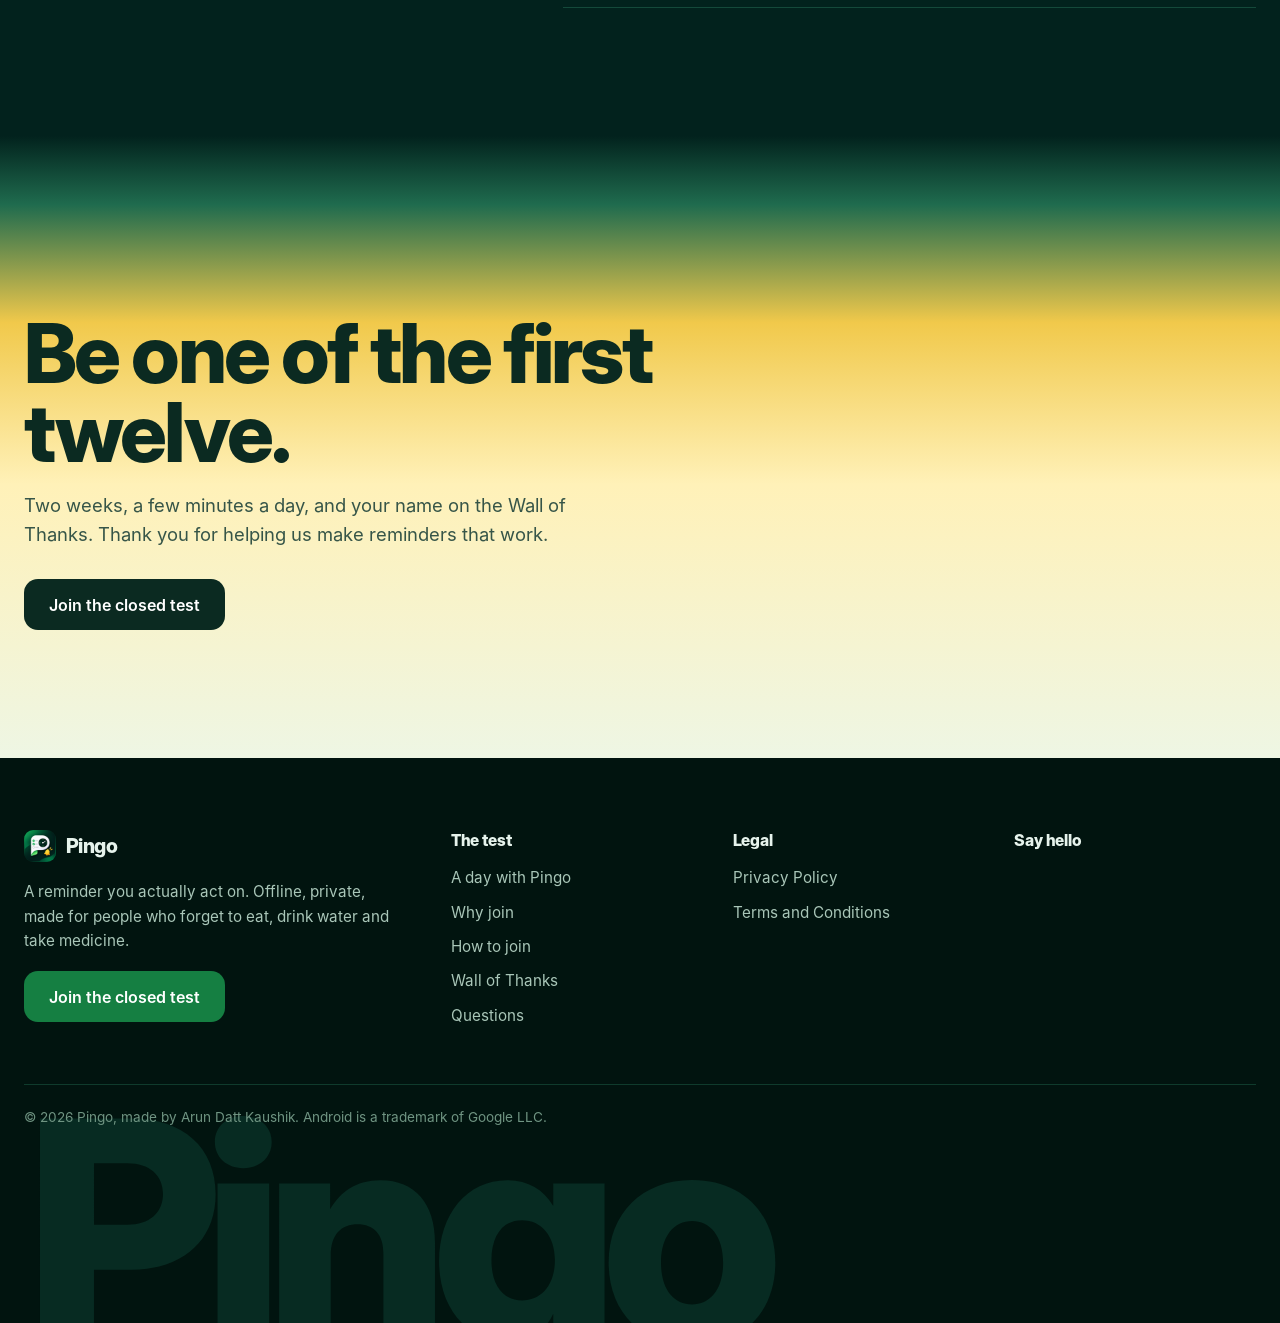
==== commit 5d99cecb: "Site: proper footer on policy pages, drop widget tile, example entries on Wall of Thanks Co-Authored" ====
--- a/index.html
+++ b/index.html
@@ -240,10 +240,6 @@
         <h3>accounts, sign-ups or servers</h3>
         <p>Pingo works without internet. Your reminders stay on your phone.</p>
       </article>
-      <article class="tile t-wid">
-        <h3>Home screen widget</h3>
-        <p>See what is next and add a reminder with one tap.</p>
-      </article>
     </div>
   </div>
 </section>
--- a/styles.css
+++ b/styles.css
@@ -493,14 +493,16 @@
   .foot { grid-template-columns: 1fr 1fr; }
   .f-brand { grid-column: 1 / -1; }
   footer { padding-bottom: 70px; }
-  .doc-page footer { padding-bottom: 0; }
 }
 @media (min-width: 901px) and (max-width: 1150px) { .wall { grid-template-columns: repeat(2, 1fr); } }
-.doc-page footer { padding: 30px 0; margin-top: 0; }
-.doc-page footer .wrap { display: flex; flex-wrap: wrap; justify-content: space-between; gap: 14px; }
-.doc-page footer a { color: #cfe3d8; margin-left: 18px; }
 .cert-wrap { width: min(980px, 100% - 32px); margin: 0 auto; padding: 30px 0 80px; }
 .cert-wrap canvas { width: 100%; height: auto; border-radius: 12px; box-shadow: 0 20px 60px -20px rgba(2,34,29,.4); background: #fff; }
 .cert-actions { display: flex; flex-wrap: wrap; gap: 10px; margin: 22px 0; }
 .cert-msg { color: var(--muted); max-width: 40rem; }
 .popup .sn { font-size: .66em; margin-top: 1em; }
+
+/* sample wall entries */
+.seat.sample { position: relative; background: #0f3b2c; border: 1px dashed #2b6f59; }
+.seat.sample .av { color: #02221d; background: linear-gradient(135deg, var(--c1), var(--c2)); }
+.seat .tag { display: inline-block; align-self: flex-start; margin-top: 6px; padding: 1px 9px; border-radius: 99px; font-size: .72rem; background: #14493a; color: #a9c6b8; }
+.wallnote { color: #8fb0a0; font-size: .9rem; margin-top: 10px; }
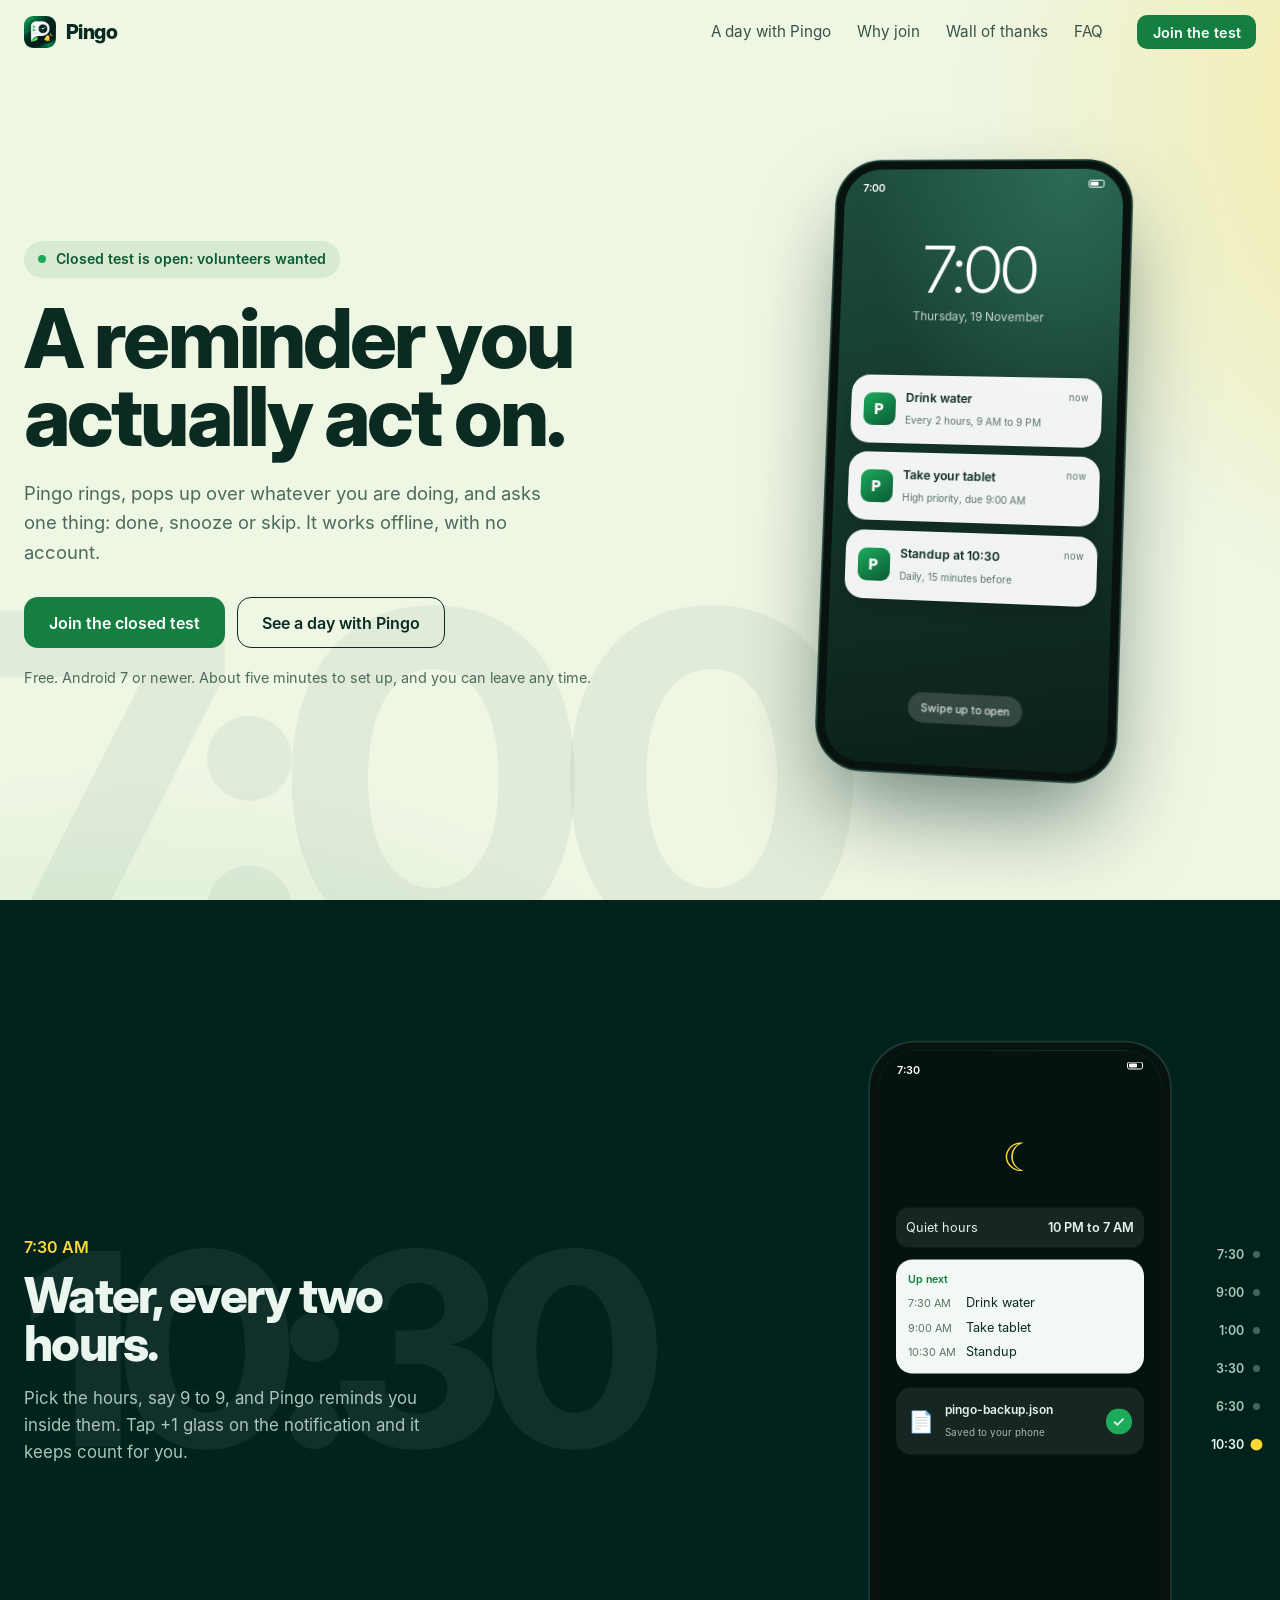
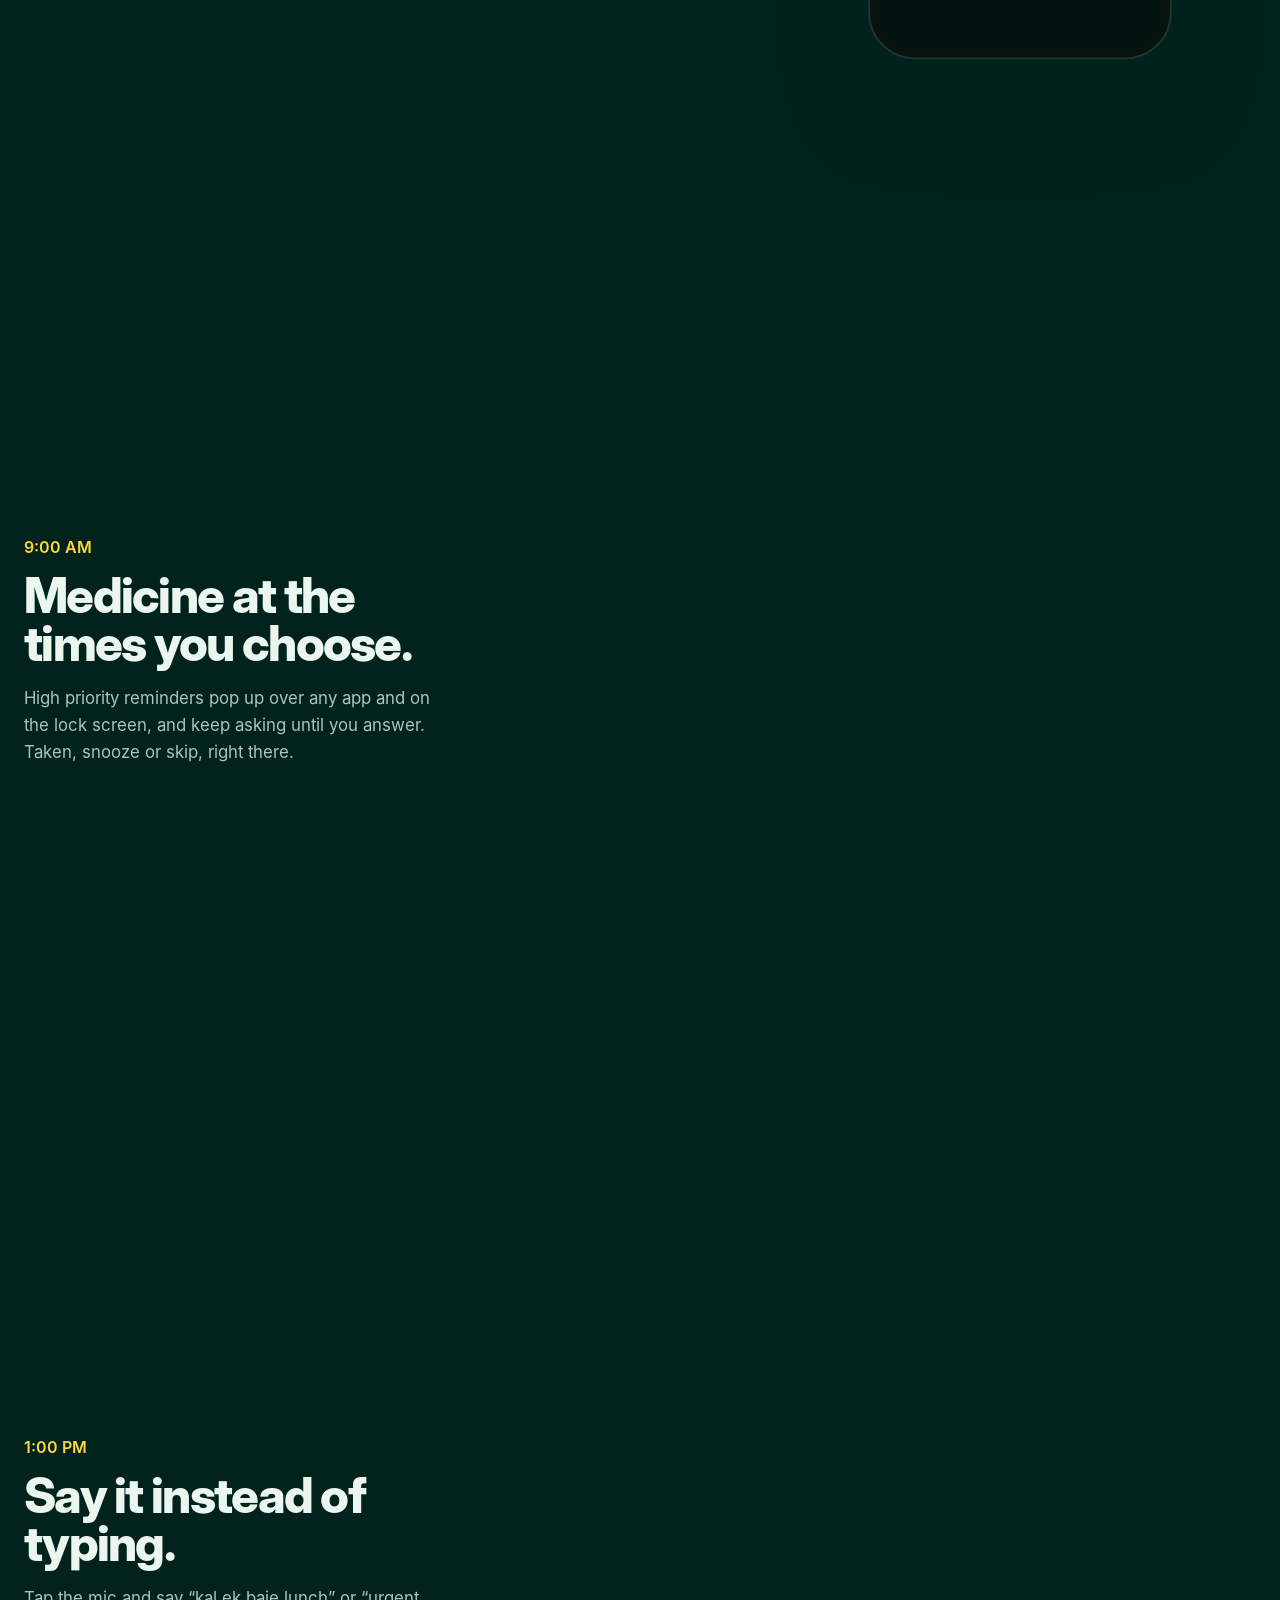
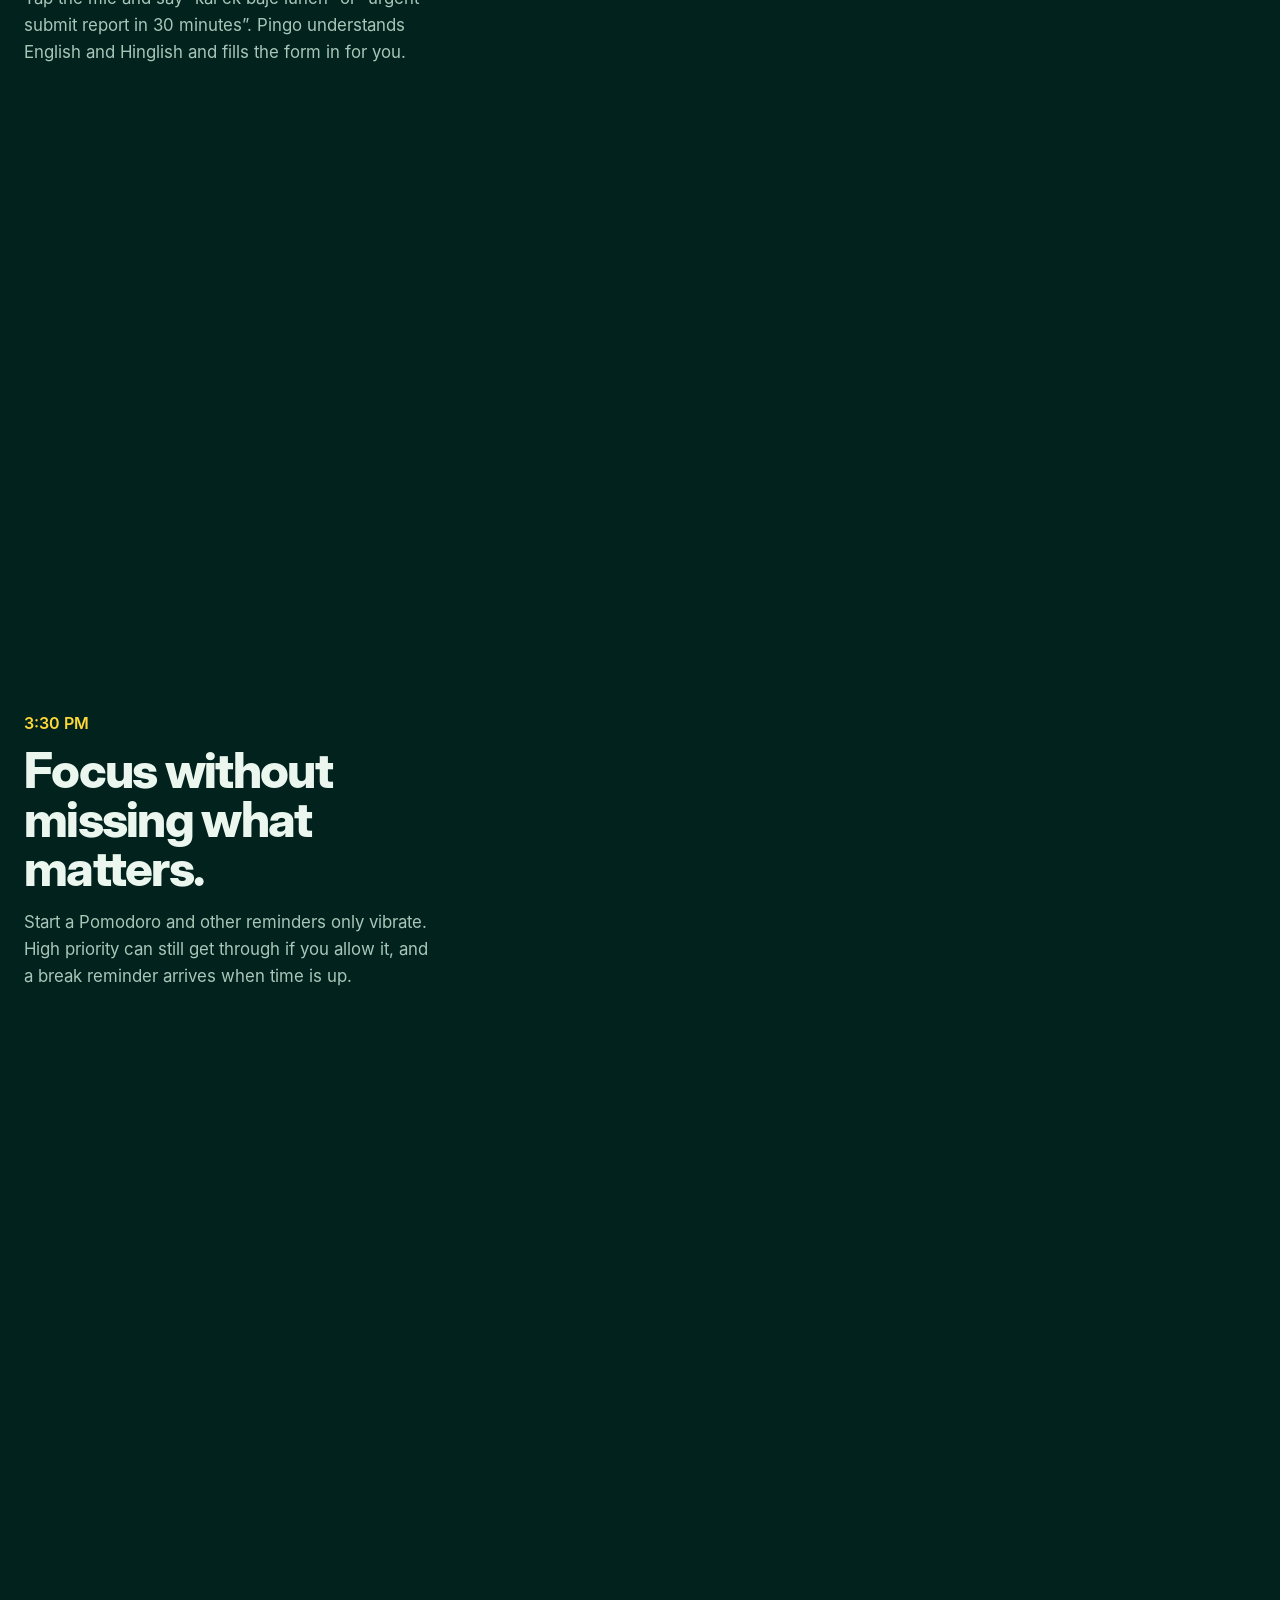
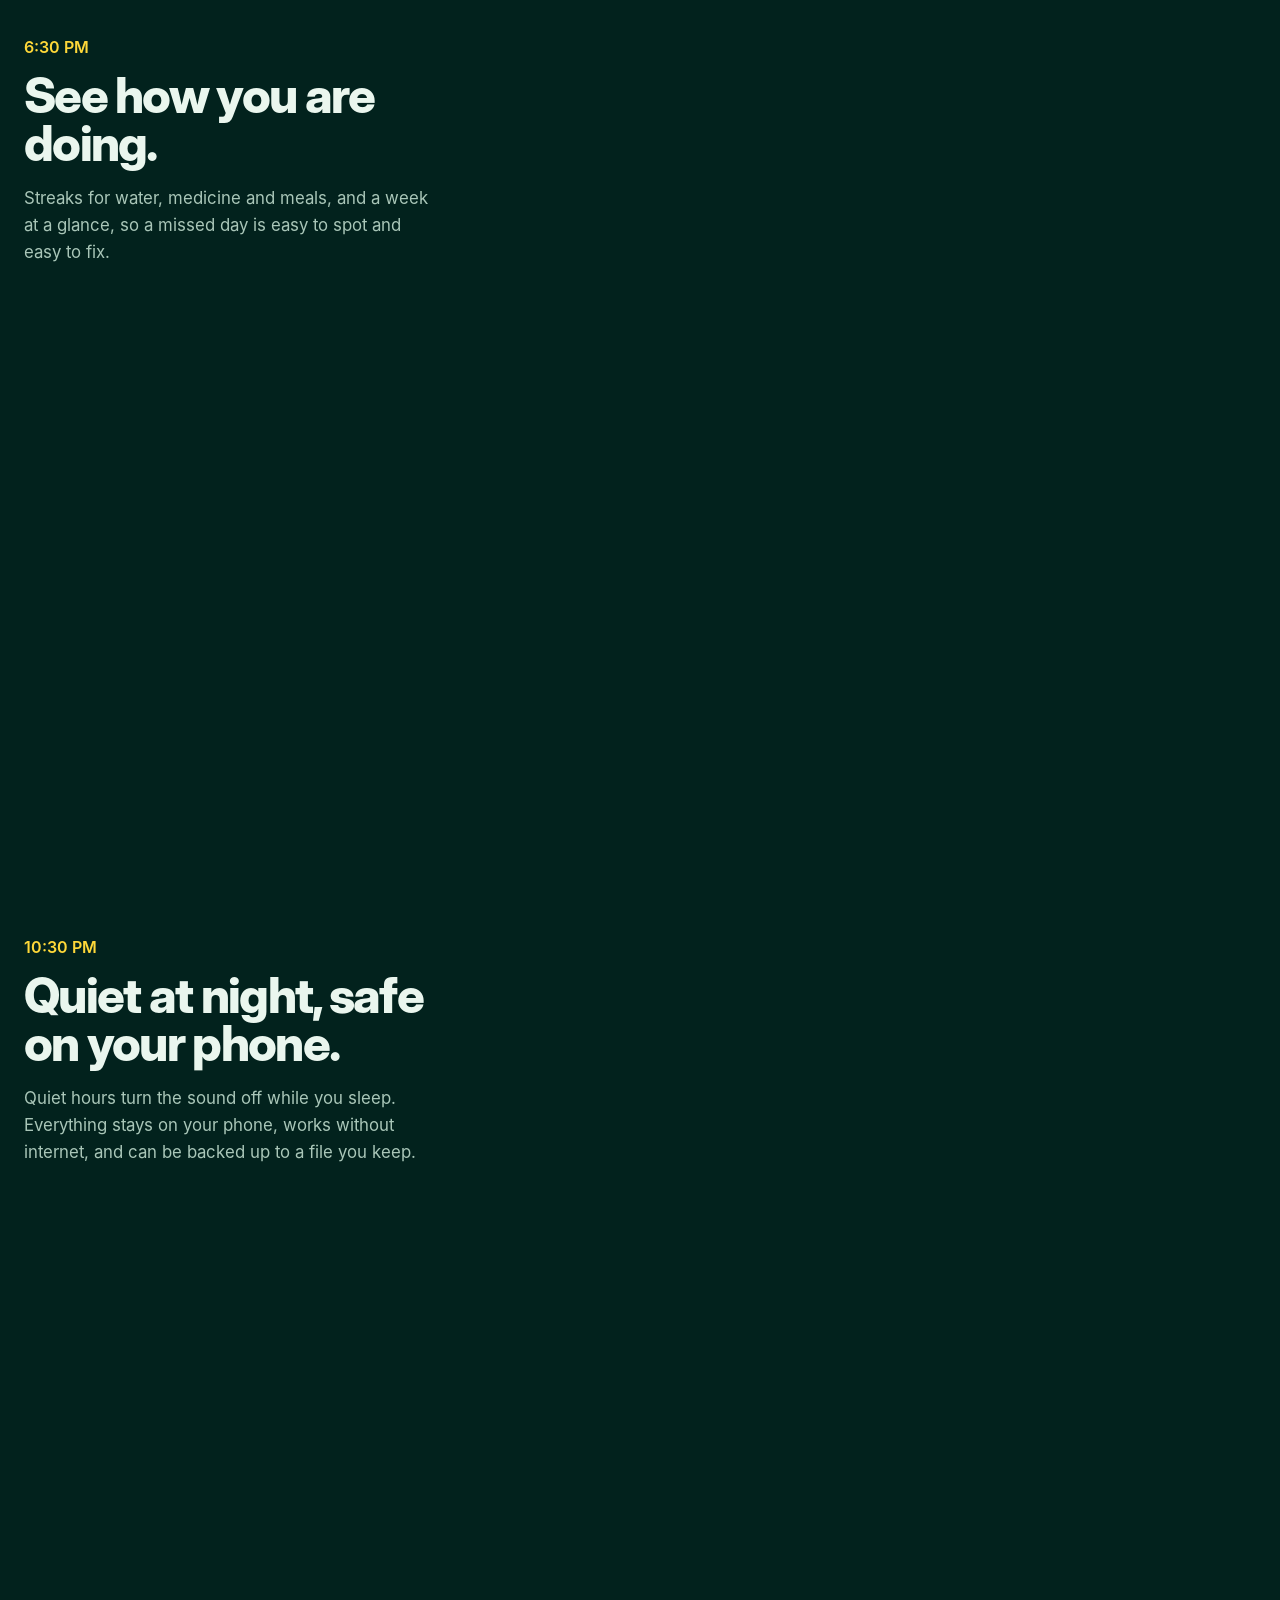
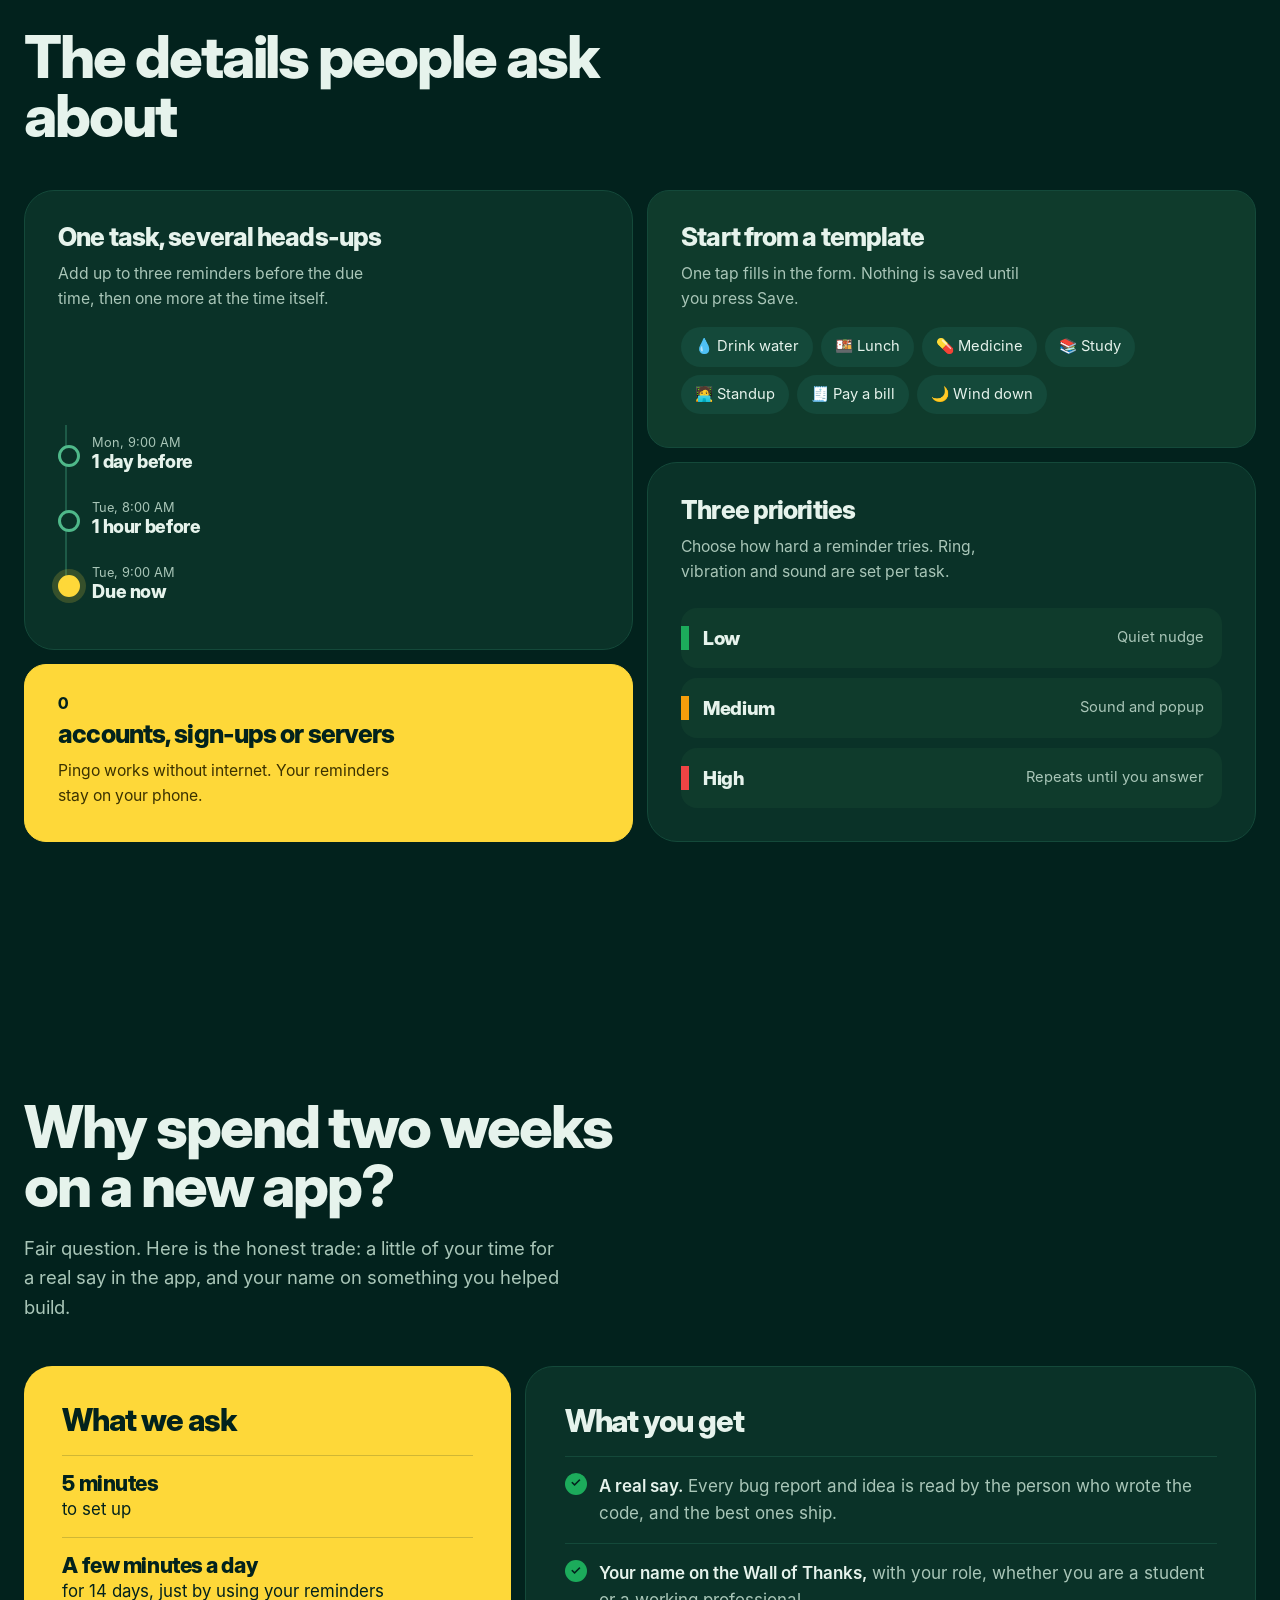
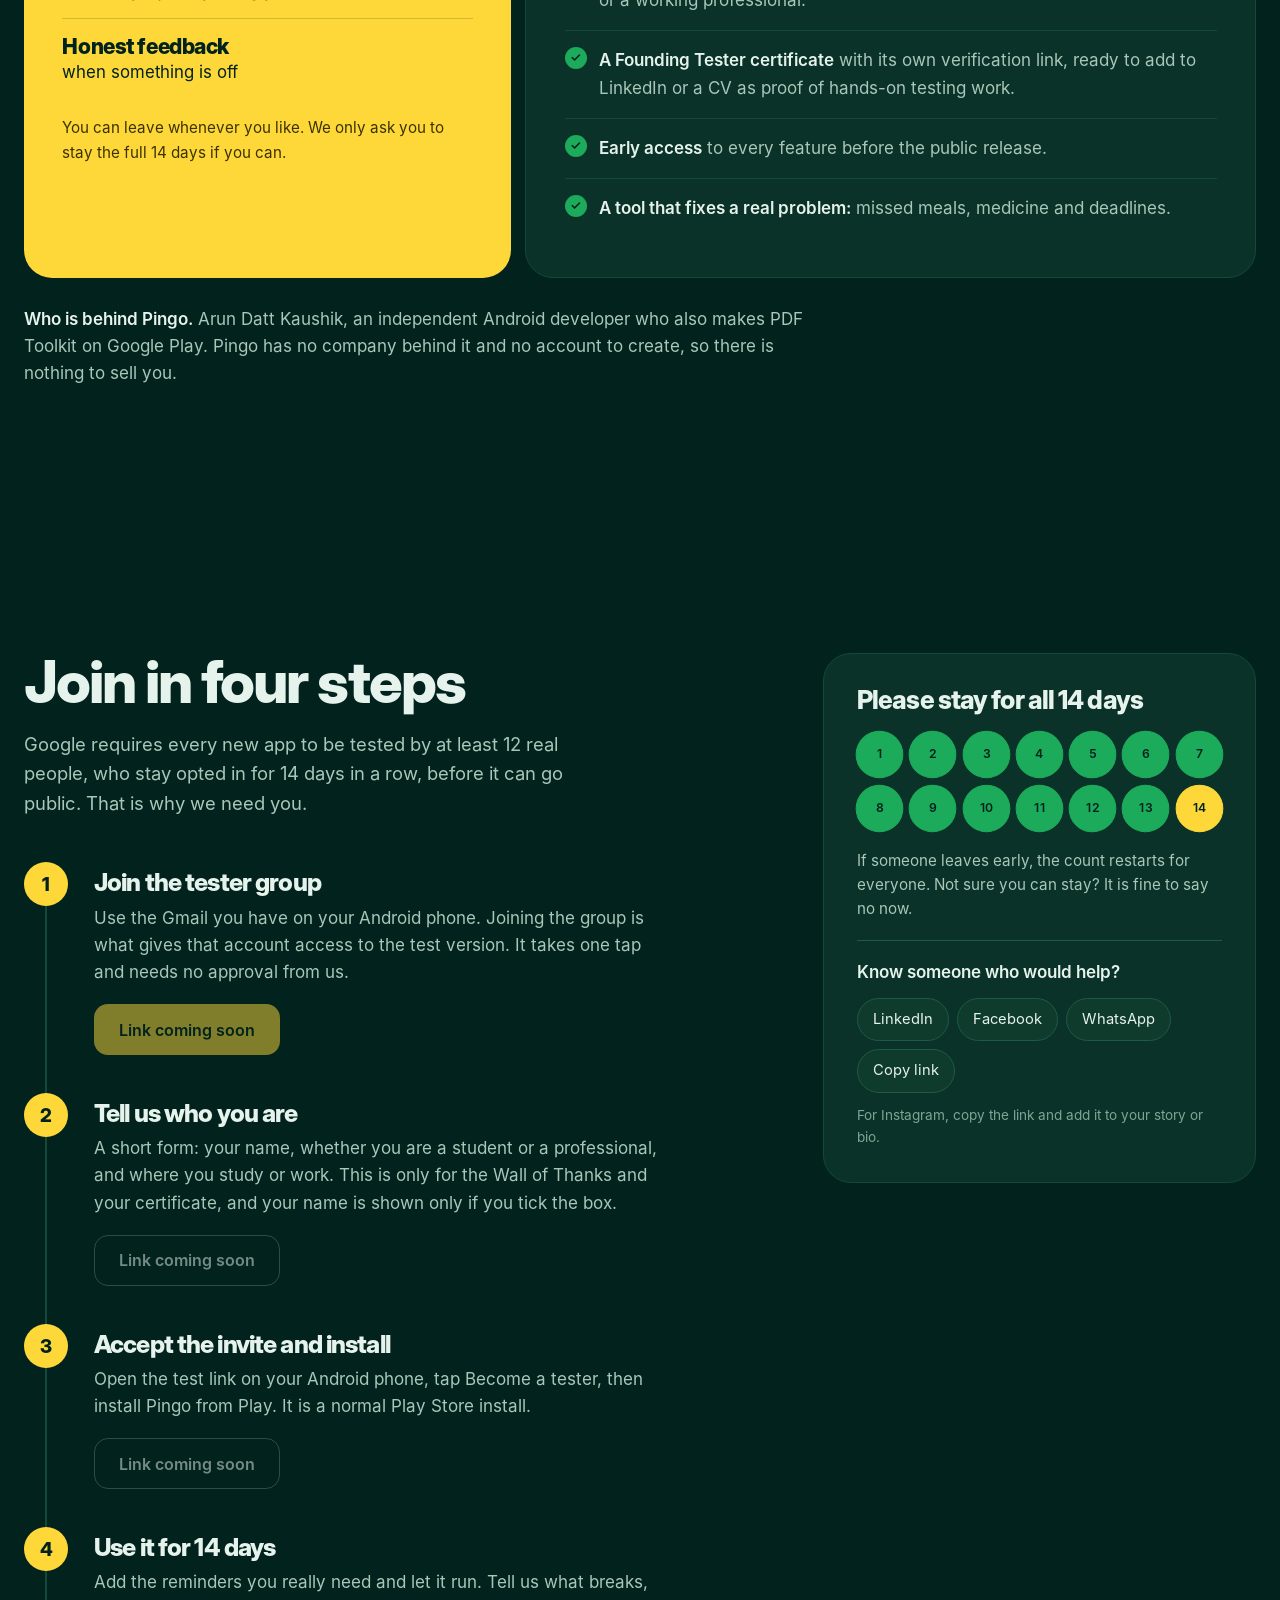
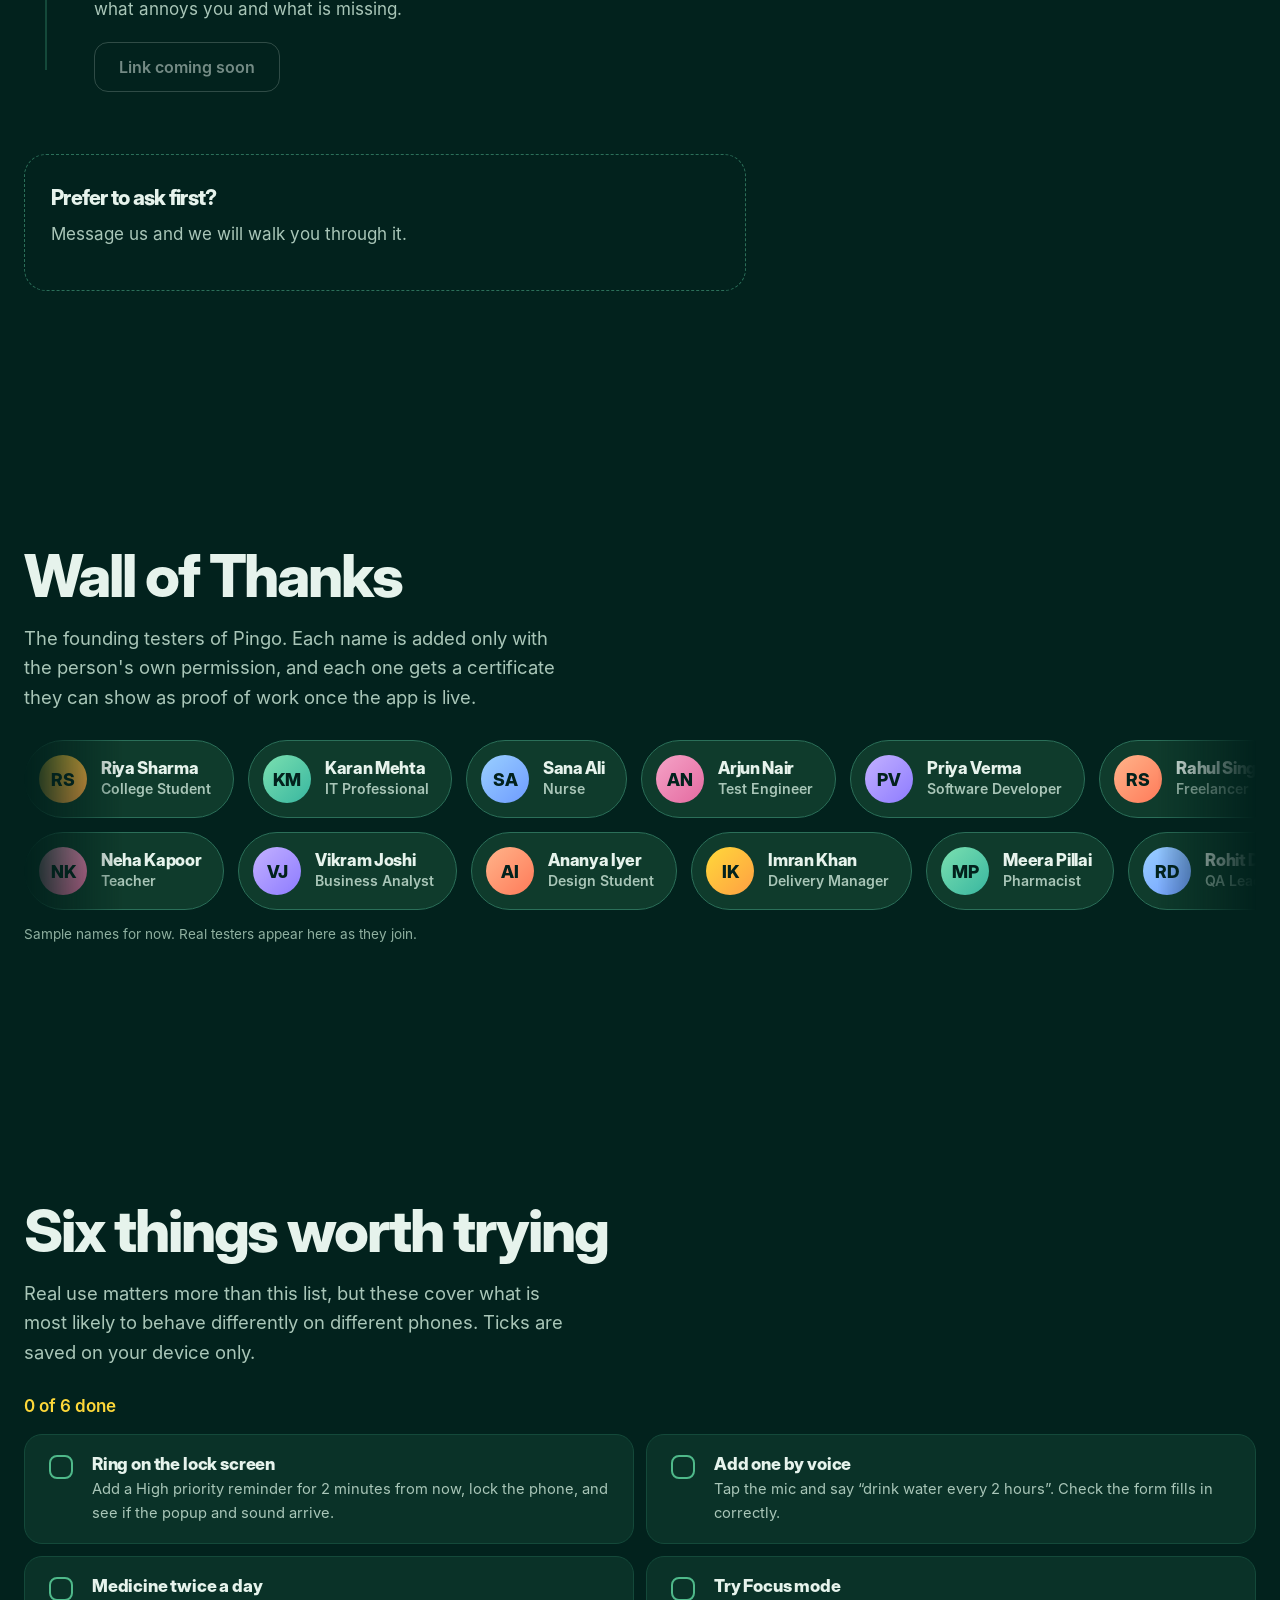
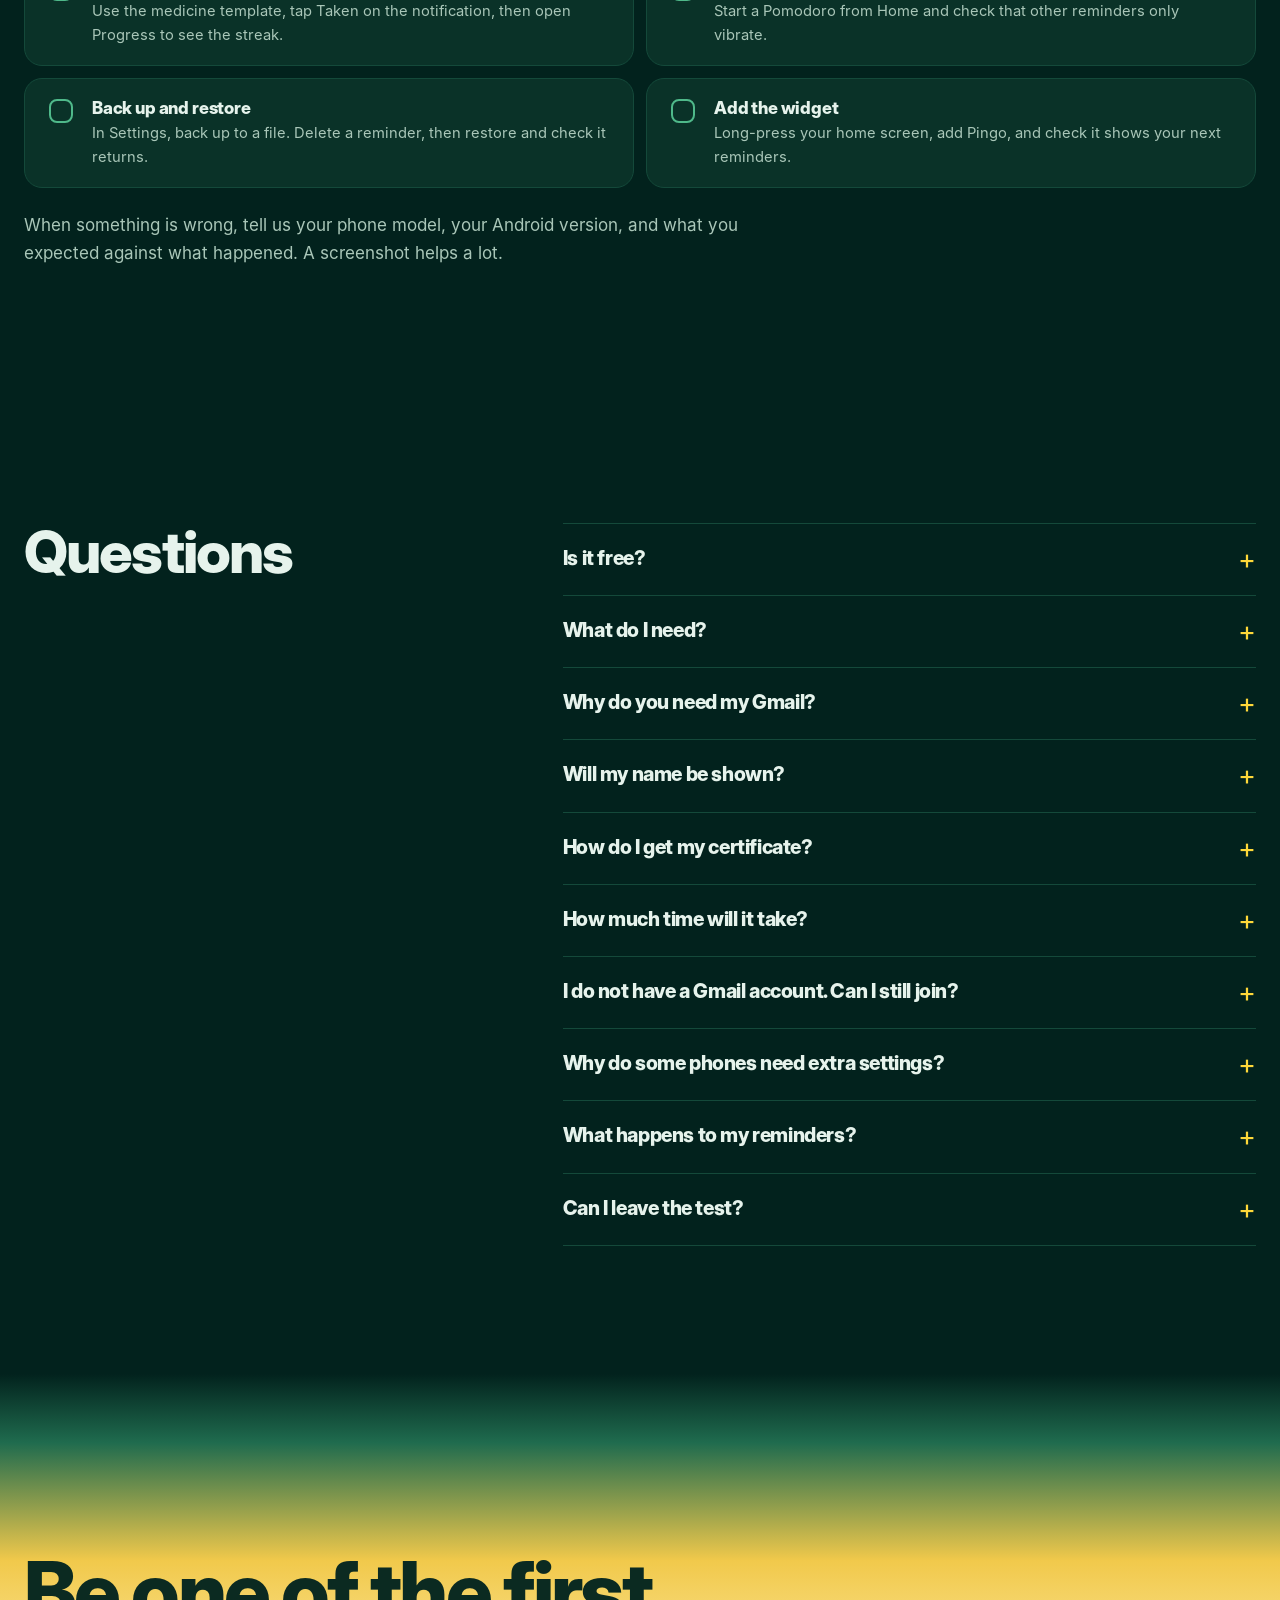
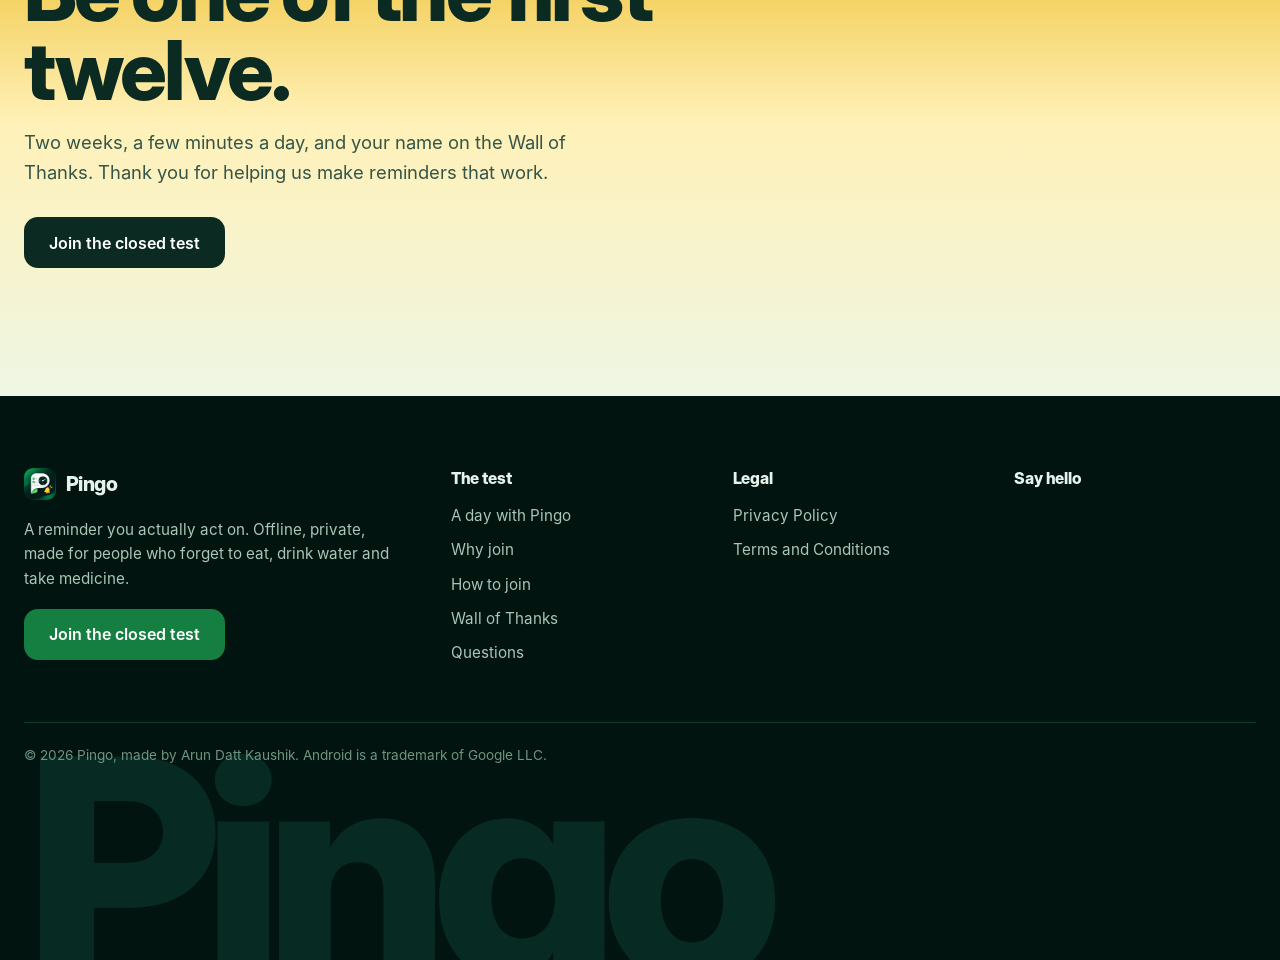
==== commit f7090d07: "Site: Wall of Thanks as a moving strip with no counts, remove seat meter Co-Authored-By: Claude Sonn" ====
--- a/index.html
+++ b/index.html
@@ -283,7 +283,6 @@
     <div>
       <h2>Join in four steps</h2>
       <p class="lead">Google requires every new app to be tested by at least 12 real people, who stay opted in for 14 days in a row, before it can go public. That is why we need you.</p>
-      <div id="meter" class="meterbox"><b id="meterText"></b><div class="meter"><i id="meterBar"></i></div></div>
 
       <ol class="stepper">
         <li><div><h3>Join the tester group</h3><p>Use the Gmail you have on your Android phone. Joining the group is what gives that account access to the test version. It takes one tap and needs no approval from us.</p>
@@ -327,8 +326,8 @@
   <div class="wrap">
     <h2 id="wall-h">Wall of Thanks</h2>
     <p class="lead">The founding testers of Pingo. Each name is added only with the person's own permission, and each one gets a certificate they can show as proof of work once the app is live.</p>
-    <p class="tprog" id="wallcount" aria-live="polite"></p>
-    <ol class="wall" id="wallgrid"></ol>
+    <div class="wallstrip" id="wallgrid" aria-label="Founding testers"></div>
+    <p class="wallnote" id="wallnote" hidden>Sample names for now. Real testers appear here as they join.</p>
   </div>
 </section>
 
--- a/styles.css
+++ b/styles.css
@@ -501,8 +501,16 @@
 .cert-msg { color: var(--muted); max-width: 40rem; }
 .popup .sn { font-size: .66em; margin-top: 1em; }
 
-/* sample wall entries */
-.seat.sample { position: relative; background: #0f3b2c; border: 1px dashed #2b6f59; }
-.seat.sample .av { color: #02221d; background: linear-gradient(135deg, var(--c1), var(--c2)); }
-.seat .tag { display: inline-block; align-self: flex-start; margin-top: 6px; padding: 1px 9px; border-radius: 99px; font-size: .72rem; background: #14493a; color: #a9c6b8; }
-.wallnote { color: #8fb0a0; font-size: .9rem; margin-top: 10px; }
+/* wall of thanks: moving strip */
+.wallstrip { display: grid; gap: 14px; margin-top: 28px; }
+.marq { overflow: hidden; -webkit-mask-image: linear-gradient(90deg, transparent, #000 8%, #000 92%, transparent); mask-image: linear-gradient(90deg, transparent, #000 8%, #000 92%, transparent); }
+.track { display: flex; gap: 14px; width: max-content; animation: marq 55s linear infinite; }
+.marq.rev .track { animation-direction: reverse; animation-duration: 65s; }
+.marq:hover .track { animation-play-state: paused; }
+@keyframes marq { to { transform: translateX(calc(-50% - 7px)); } }
+.chip { display: flex; align-items: center; gap: 14px; padding: 14px 22px 14px 14px; border-radius: 99px; background: #0f3b2c; border: 1px solid #2b6f59; text-decoration: none; color: inherit; flex: none; }
+.chip .av { width: 48px; height: 48px; color: #02221d; }
+.chip b { display: block; font: 800 1.05rem var(--display); letter-spacing: -.02em; color: #e6f3ec; white-space: nowrap; }
+.chip .role { white-space: nowrap; }
+.wallnote { color: #8fb0a0; font-size: .85rem; margin-top: 14px; }
+@media (prefers-reduced-motion: reduce) { .track { animation: none; flex-wrap: wrap; width: auto; } .track .chip[aria-hidden] { display: none; } }
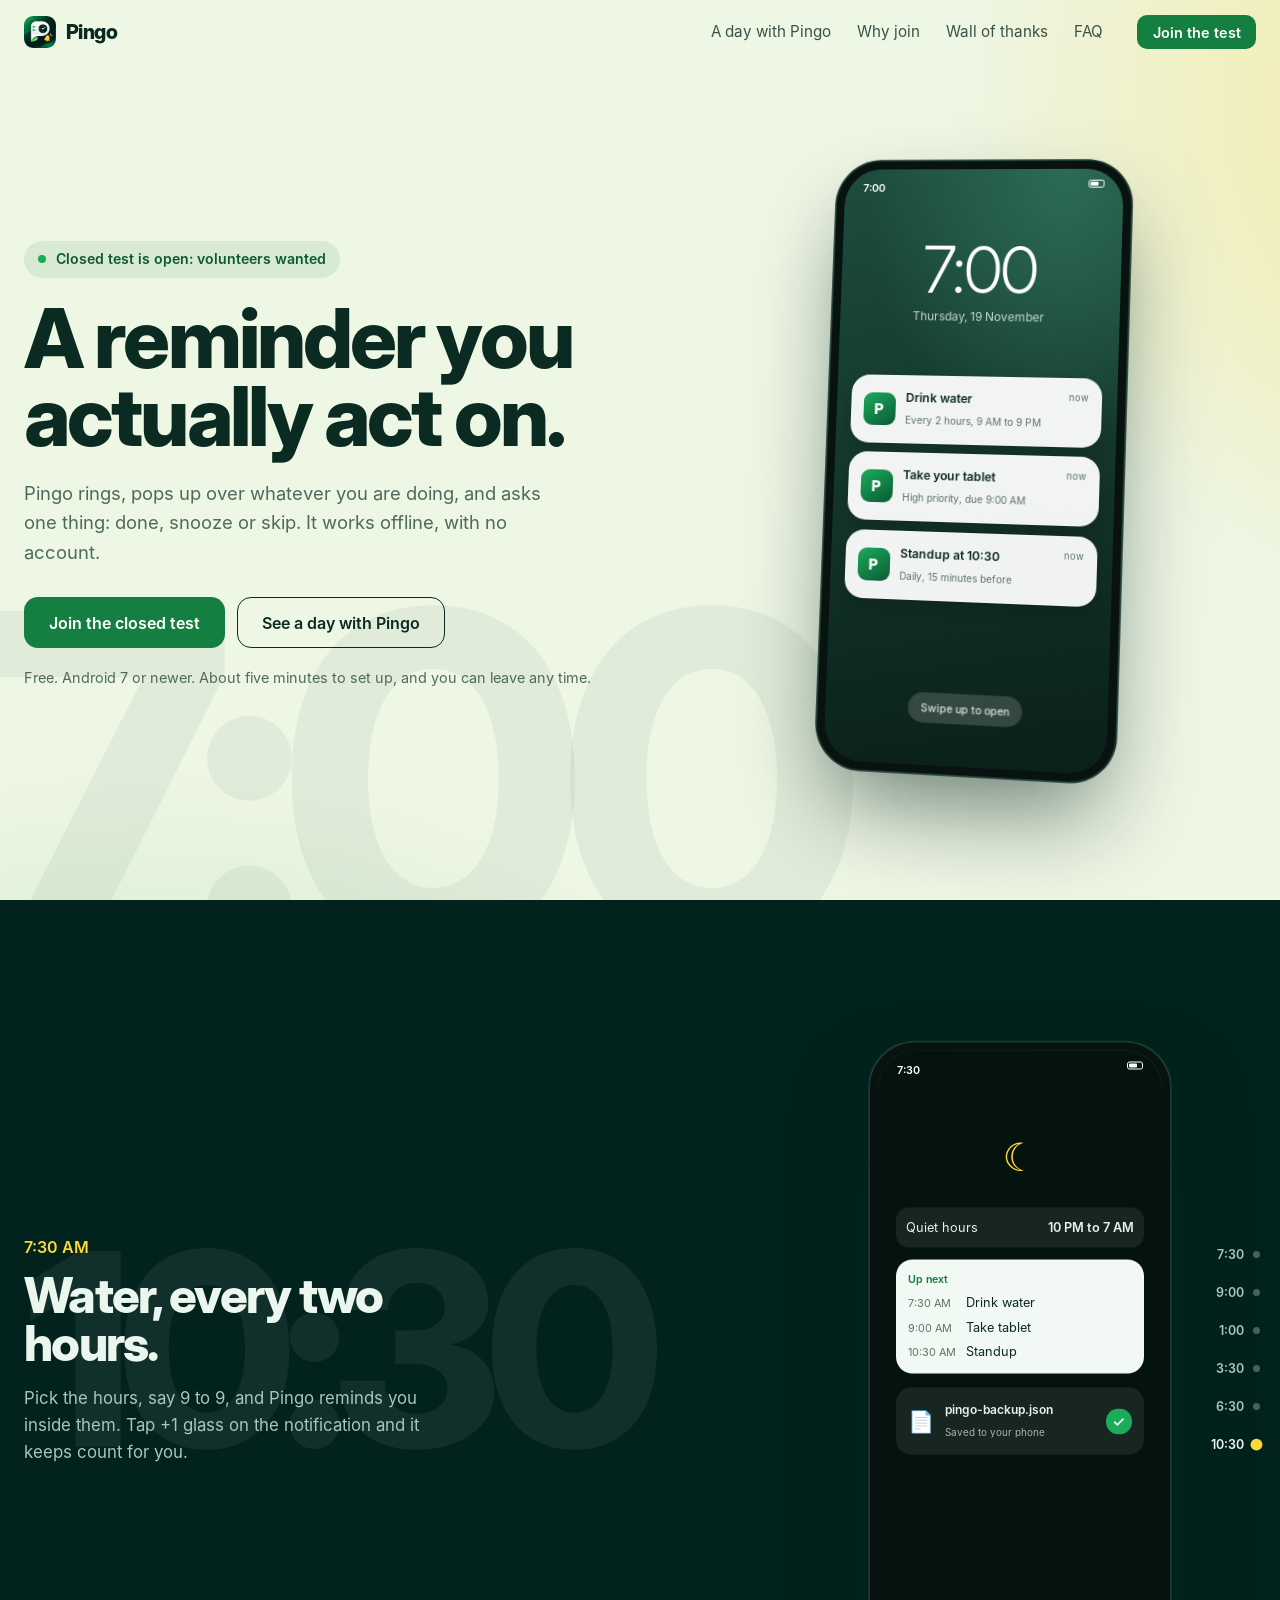
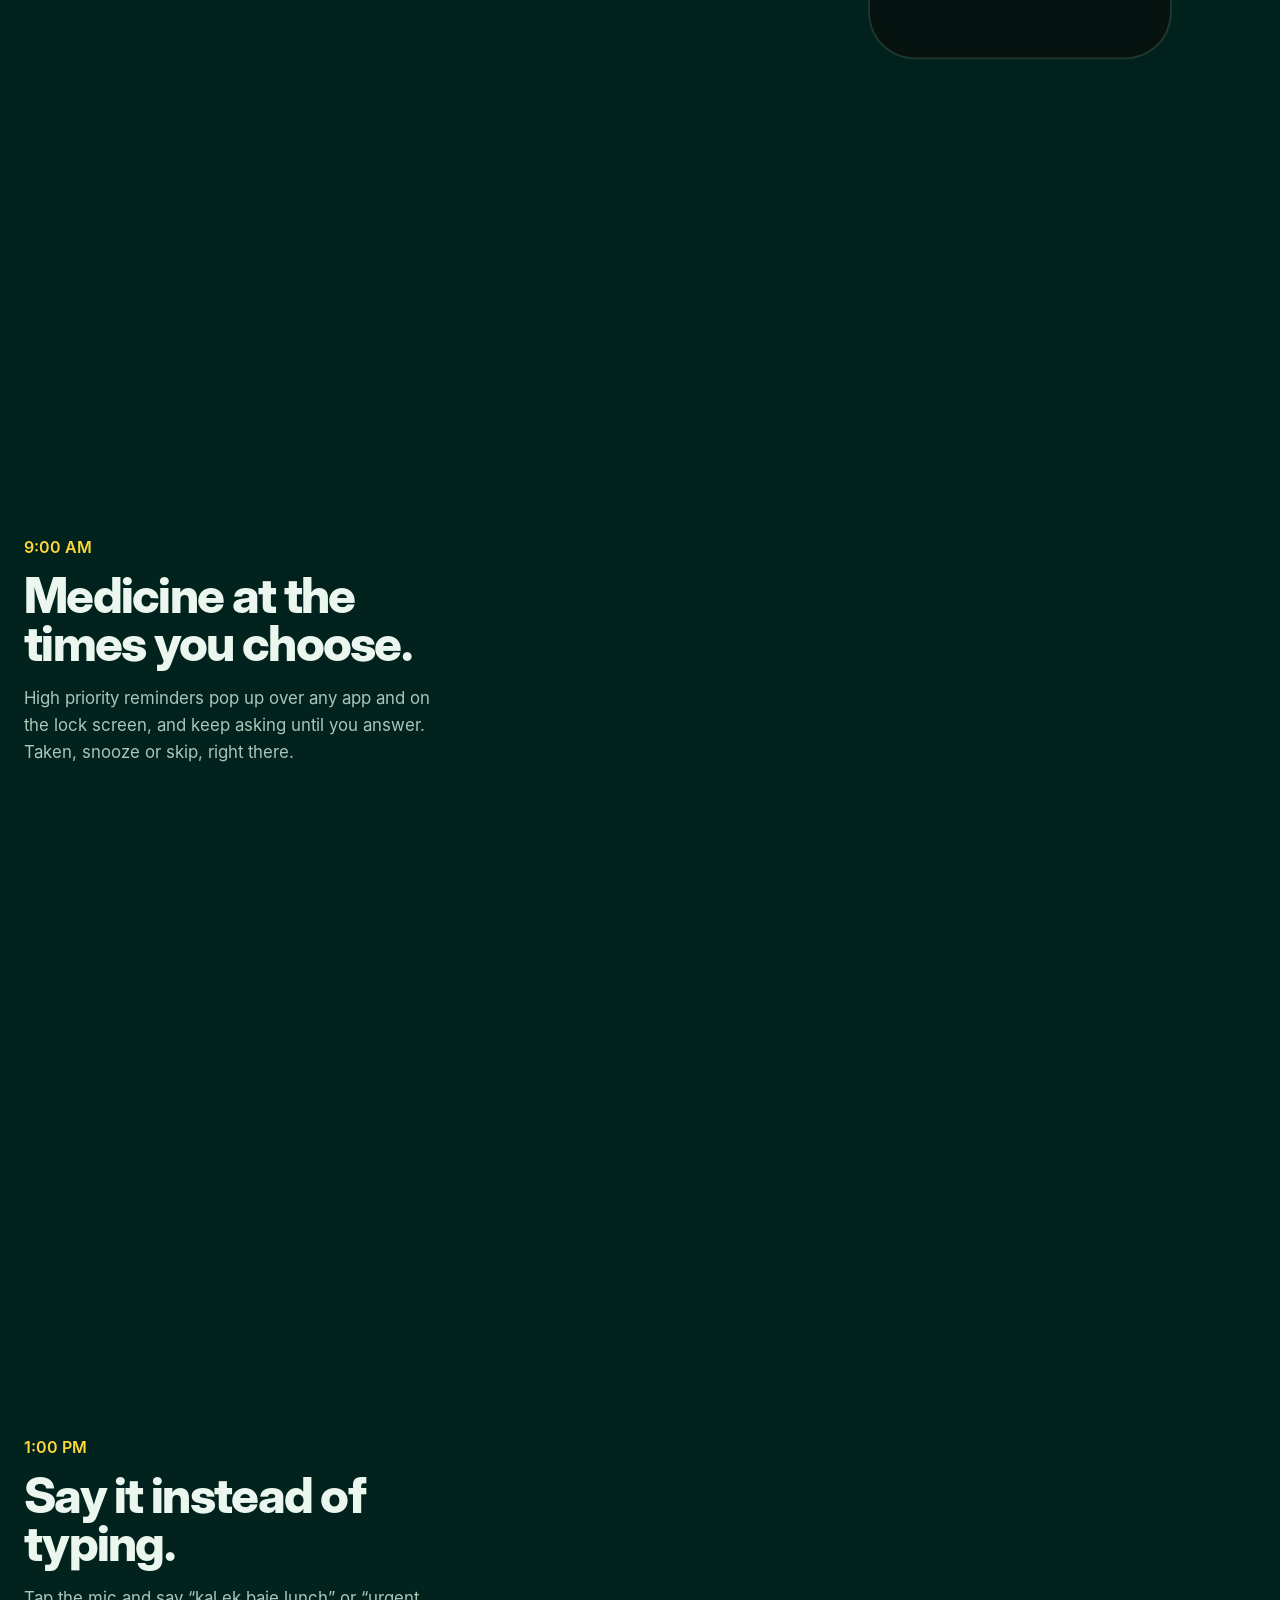
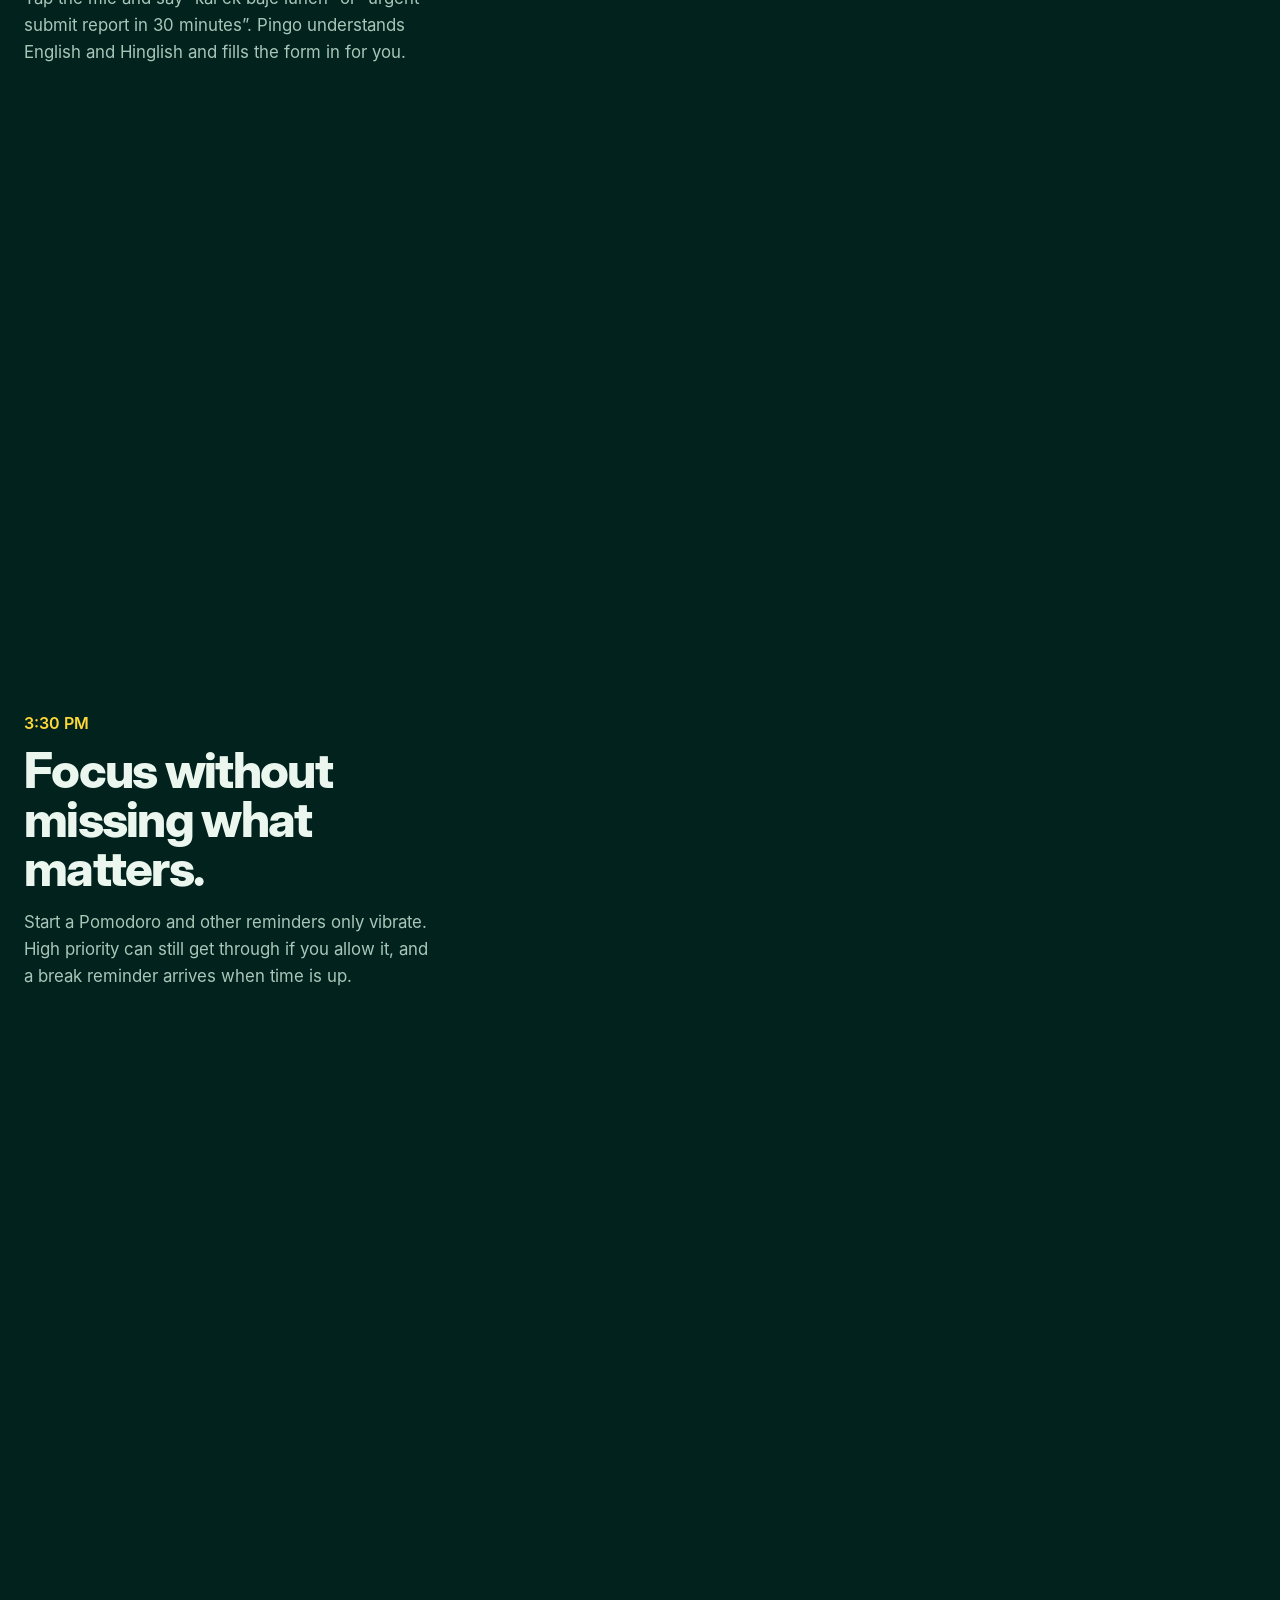
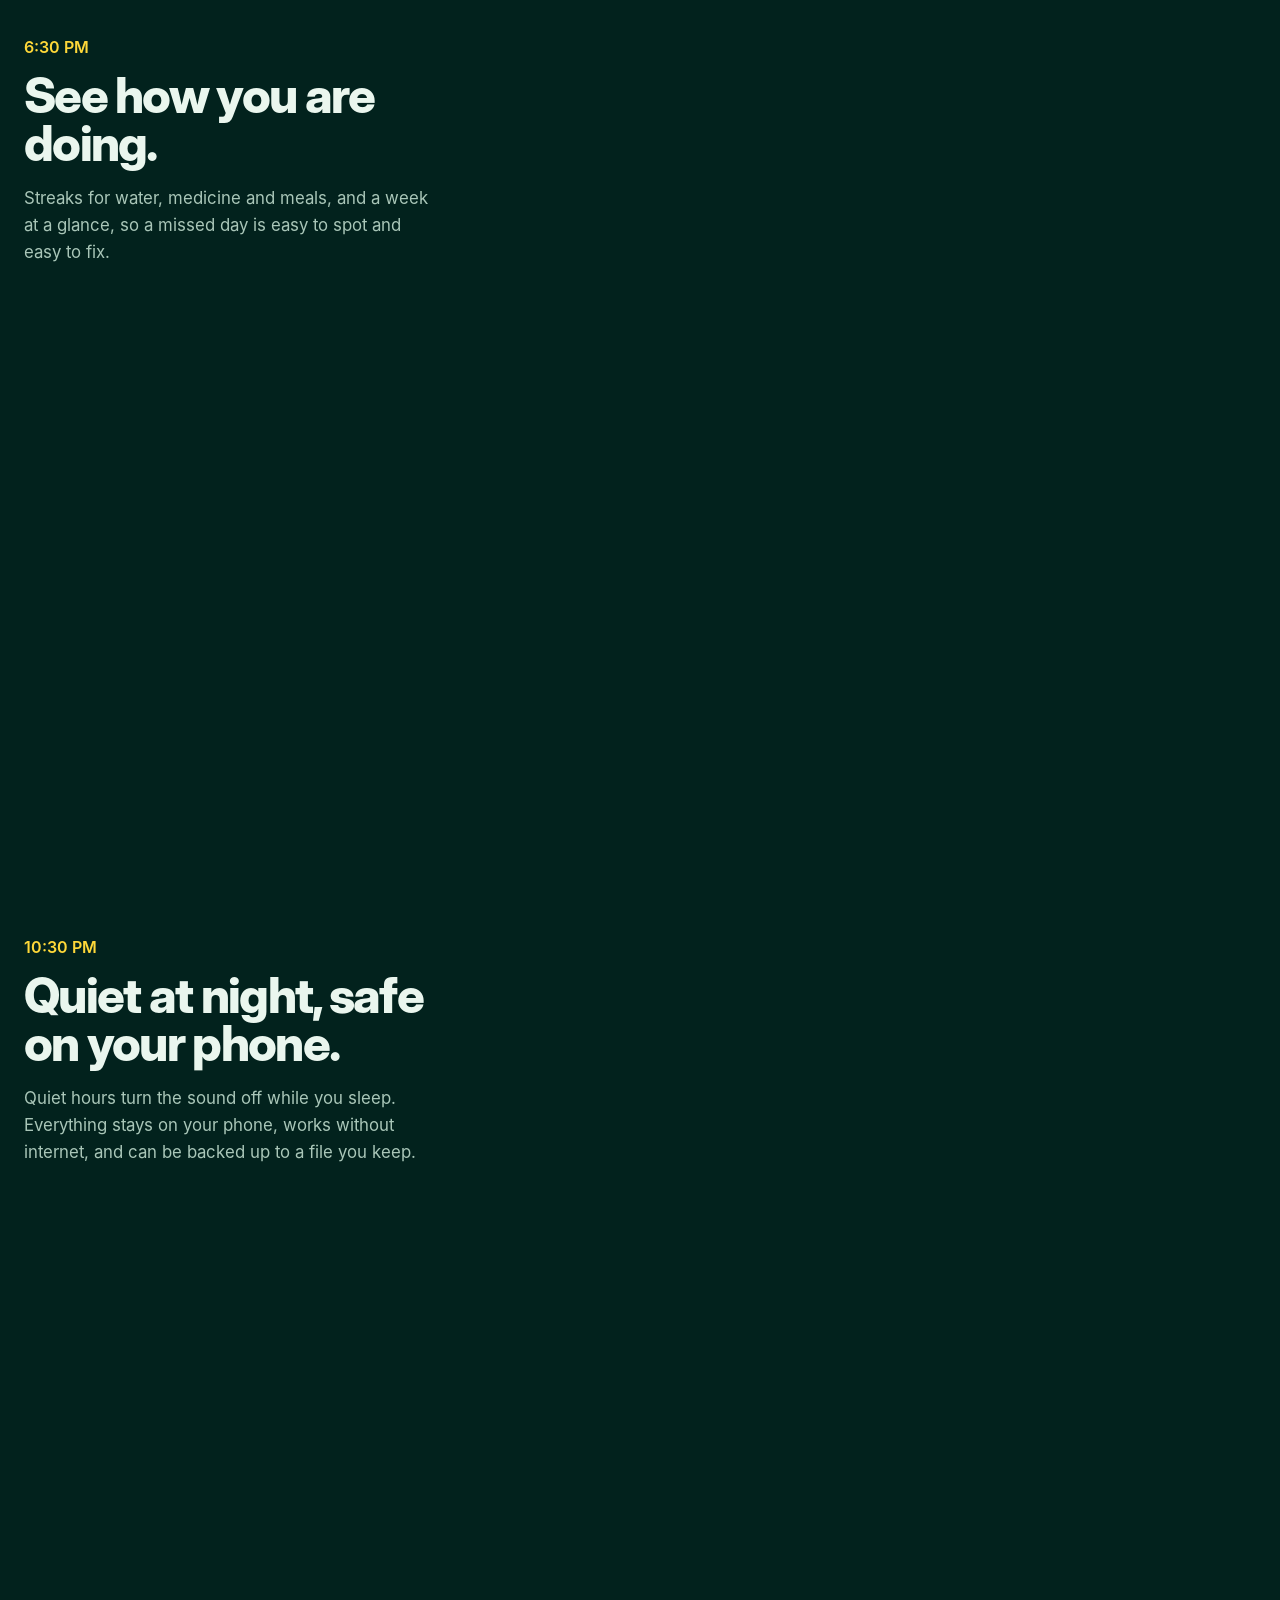
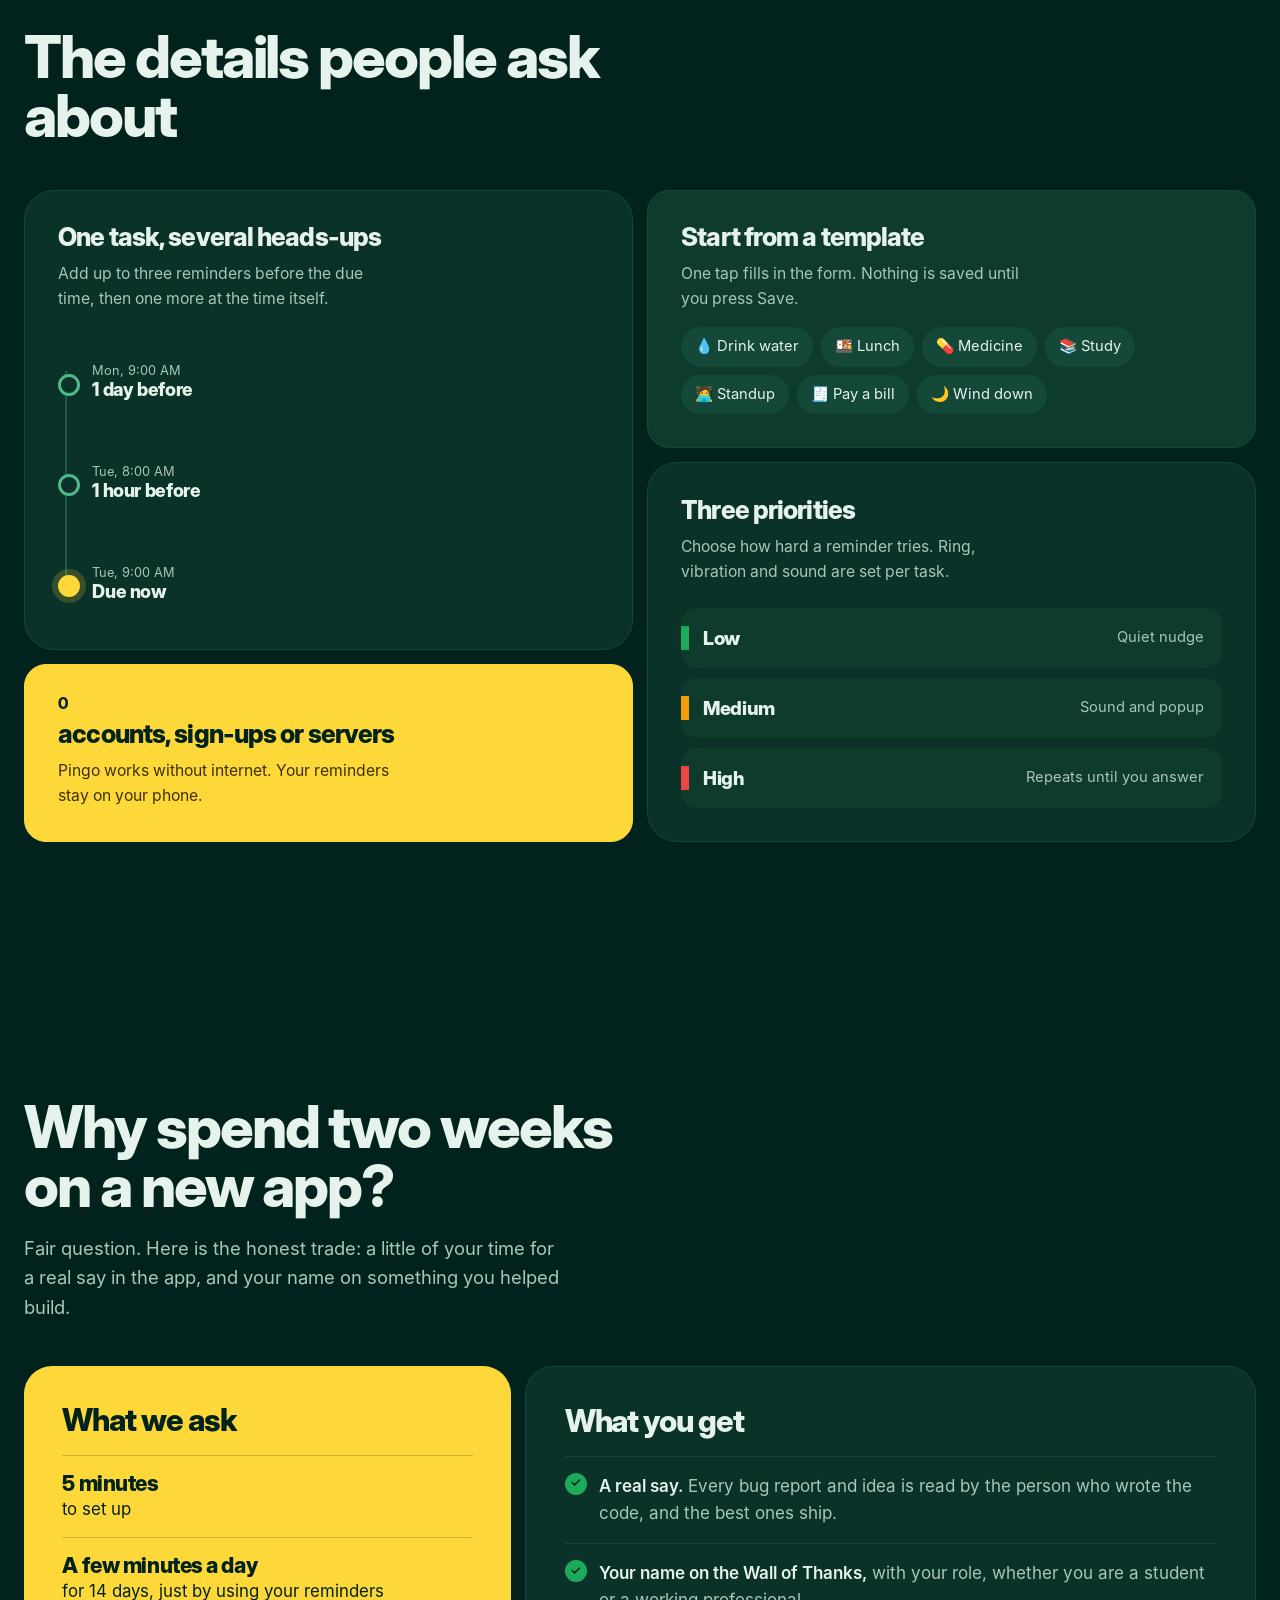
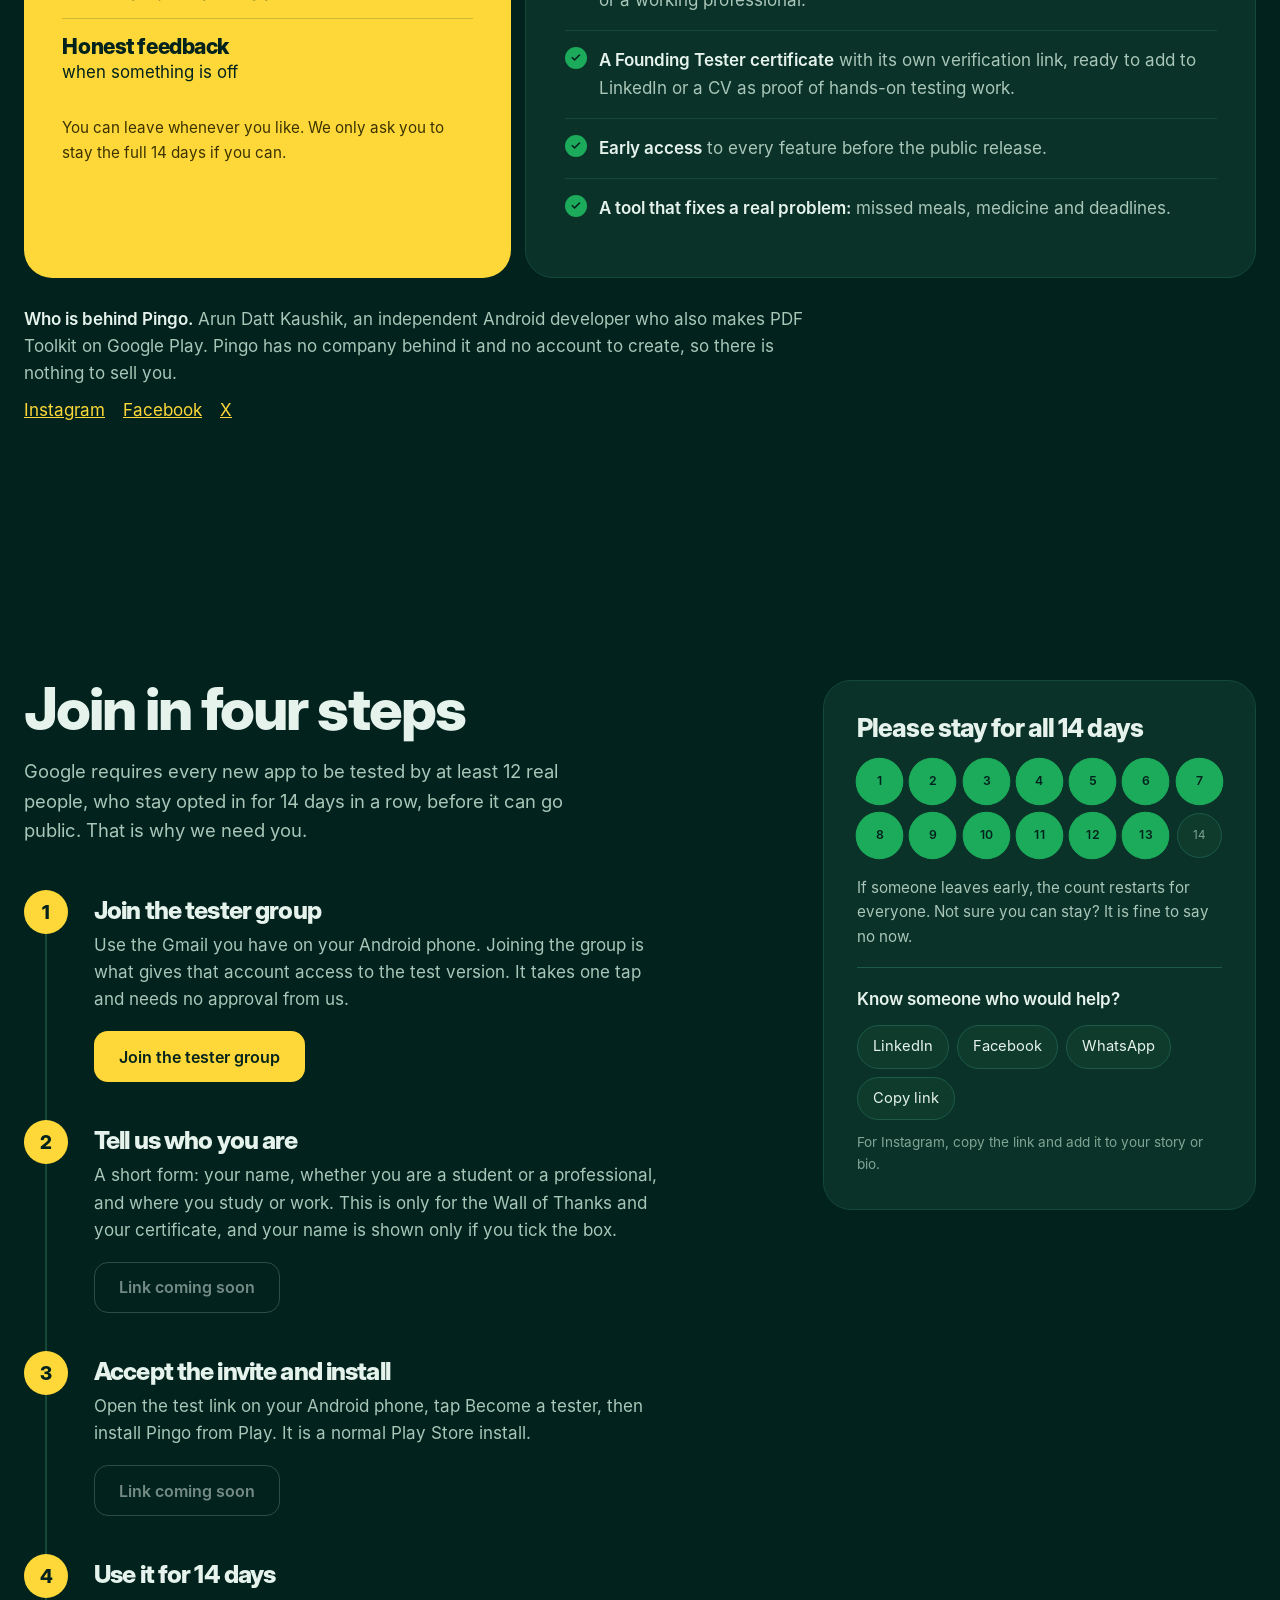
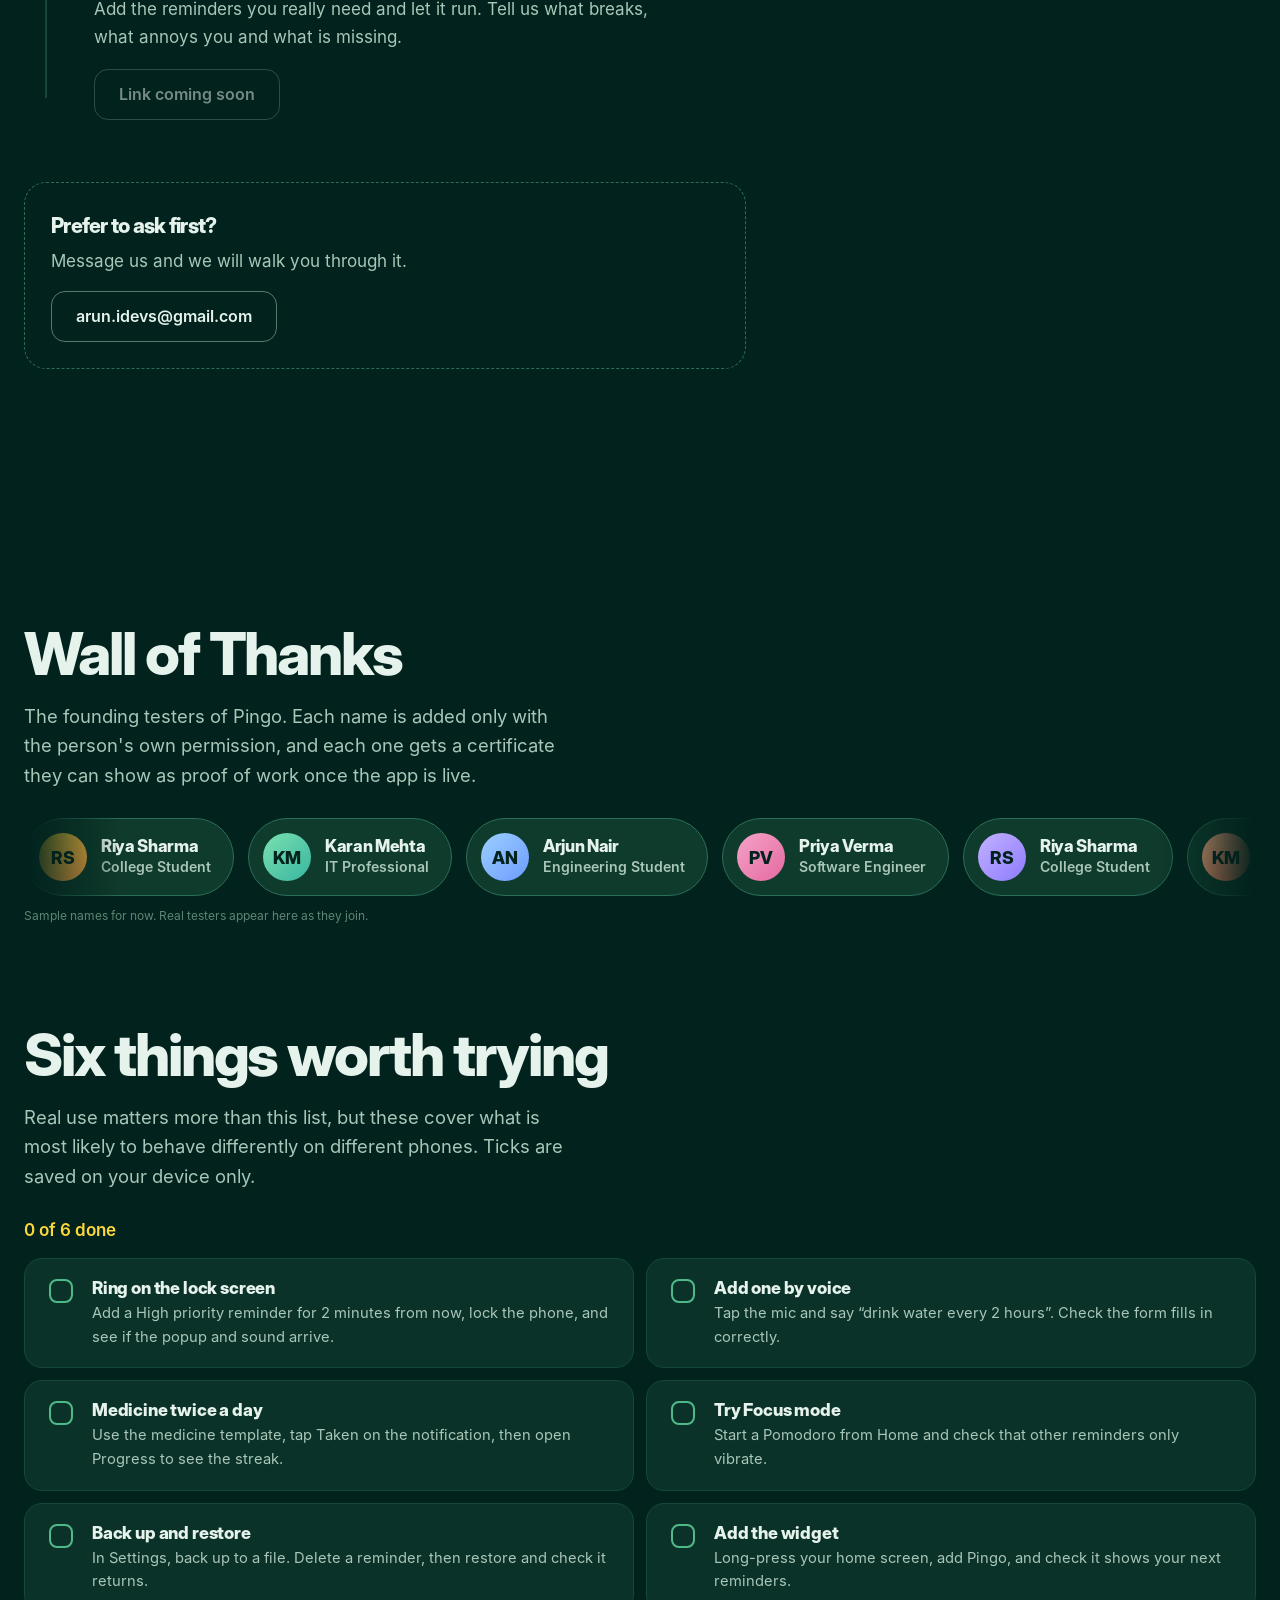
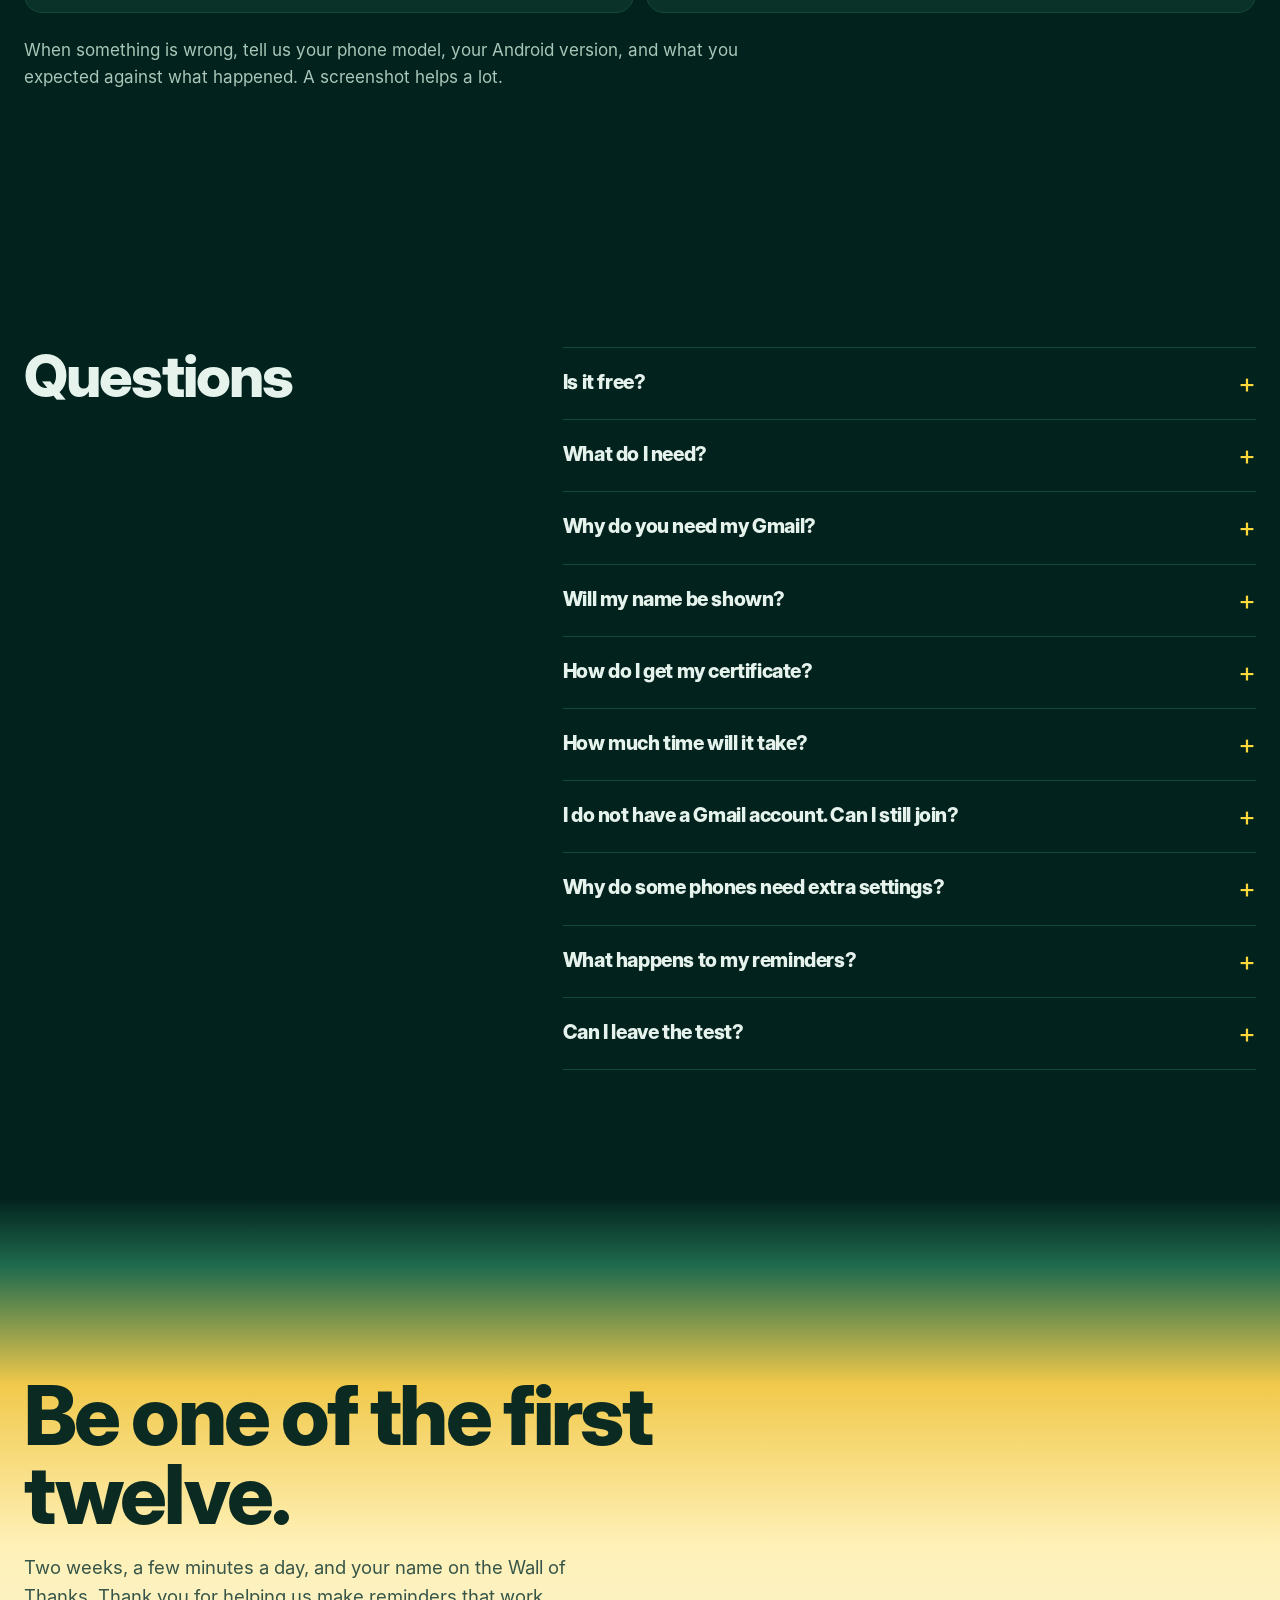
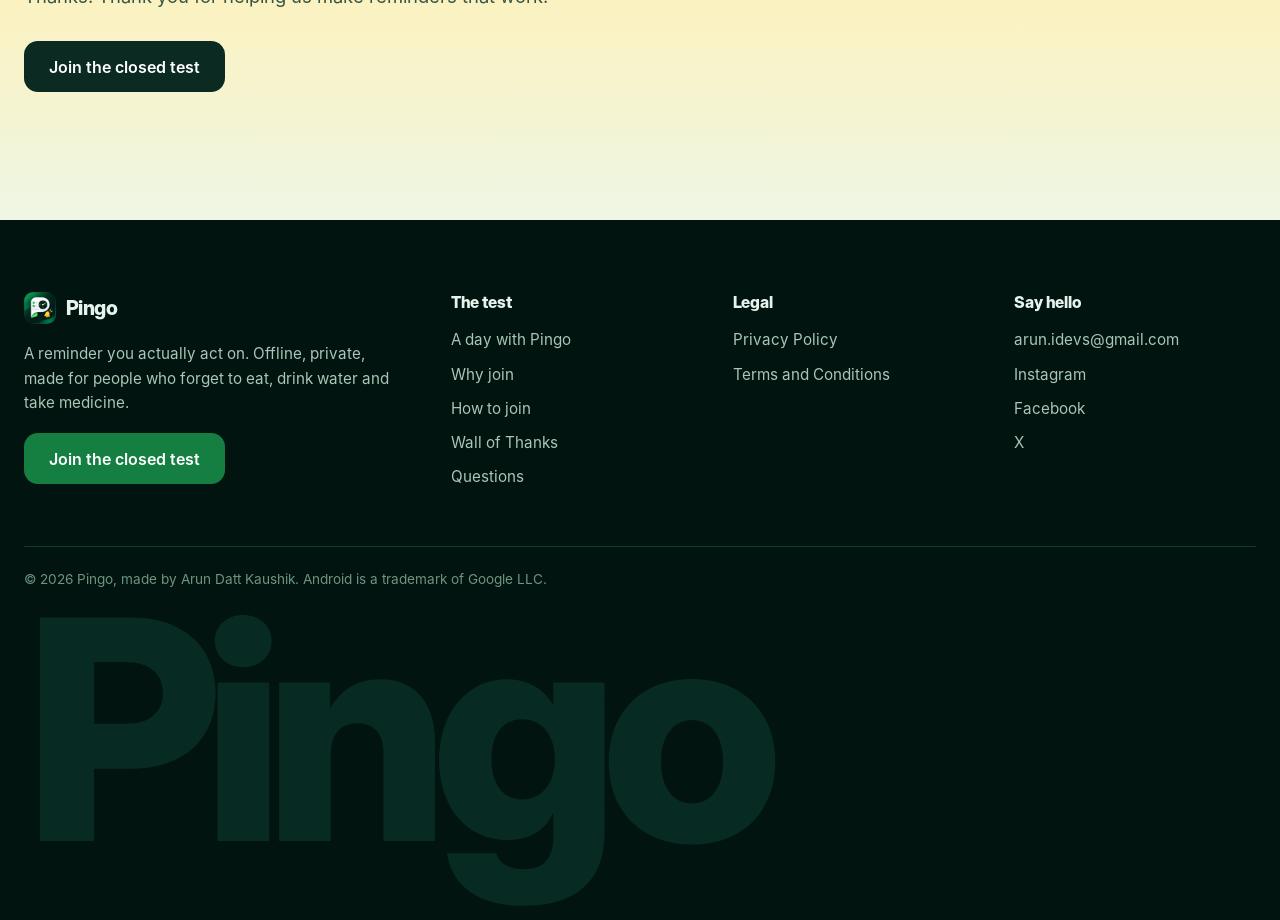
==== commit 84d046f0: "Site: add X link Co-Authored-By: Claude Sonnet 5.5 <noreply@anthropic.com> Claude-Session: https://c" ====
--- a/index.html
+++ b/index.html
@@ -272,7 +272,7 @@
     </div>
     <div class="maker">
       <p><b>Who is behind Pingo.</b> Arun Datt Kaushik, an independent Android developer who also makes PDF Toolkit on Google Play. Pingo has no company behind it and no account to create, so there is nothing to sell you.</p>
-      <p class="mk-links" data-hide-if-empty><a data-social="linkedin">LinkedIn</a><a data-social="instagram">Instagram</a><a data-social="facebook">Facebook</a></p>
+      <p class="mk-links" data-hide-if-empty><a data-social="linkedin">LinkedIn</a><a data-social="instagram">Instagram</a><a data-social="facebook">Facebook</a><a data-social="x">X</a></p>
     </div>
   </div>
 </section>
@@ -395,7 +395,7 @@
     </nav>
     <nav class="f-col" aria-label="Contact" data-hide-if-empty>
       <h4>Say hello</h4>
-      <a data-email href="#"></a><a data-wa>WhatsApp</a><a data-social="linkedin">LinkedIn</a><a data-social="instagram">Instagram</a><a data-social="facebook">Facebook</a>
+      <a data-email href="#"></a><a data-wa>WhatsApp</a><a data-social="linkedin">LinkedIn</a><a data-social="instagram">Instagram</a><a data-social="facebook">Facebook</a><a data-social="x">X</a>
     </nav>
   </div>
   <div class="wrap foot-end">
--- a/styles.css
+++ b/styles.css
@@ -480,7 +480,7 @@
 .f-col a { text-decoration: none; color: #a9c6b8; transition: color .2s; }
 .f-col a:hover { color: var(--bell); }
 .foot-end { display: flex; flex-wrap: wrap; justify-content: space-between; gap: 10px; margin-top: 56px; padding: 22px 0; border-top: 1px solid #0f3b2c; font-size: .85rem; color: #6f9482; position: relative; z-index: 1; }
-.bigmark { font: 800 clamp(120px, 24vw, 380px)/.72 var(--display); letter-spacing: -.06em; color: #072b22; margin: -.1em 0 -.06em 2vw; user-select: none; pointer-events: none; white-space: nowrap; }
+.bigmark { font: 800 clamp(120px, 24vw, 380px)/1 var(--display); letter-spacing: -.06em; color: #072b22; margin: -.12em 0 0 2vw; padding-bottom: .12em; user-select: none; pointer-events: none; white-space: nowrap; }
 
 /* ---------- mobile dock ---------- */
 .dock { display: none; }
@@ -504,7 +504,7 @@
 /* wall of thanks: moving strip */
 .wallstrip { display: grid; gap: 14px; margin-top: 28px; }
 .marq { overflow: hidden; -webkit-mask-image: linear-gradient(90deg, transparent, #000 8%, #000 92%, transparent); mask-image: linear-gradient(90deg, transparent, #000 8%, #000 92%, transparent); }
-.track { display: flex; gap: 14px; width: max-content; animation: marq 55s linear infinite; }
+.track { display: flex; gap: 14px; width: max-content; animation: marq 40s linear infinite; }
 .marq.rev .track { animation-direction: reverse; animation-duration: 65s; }
 .marq:hover .track { animation-play-state: paused; }
 @keyframes marq { to { transform: translateX(calc(-50% - 7px)); } }
@@ -512,5 +512,32 @@
 .chip .av { width: 48px; height: 48px; color: #02221d; }
 .chip b { display: block; font: 800 1.05rem var(--display); letter-spacing: -.02em; color: #e6f3ec; white-space: nowrap; }
 .chip .role { white-space: nowrap; }
-.wallnote { color: #8fb0a0; font-size: .85rem; margin-top: 14px; }
+.wallnote { color: #5f8574; font-size: .75rem; margin-top: 10px; }
 @media (prefers-reduced-motion: reduce) { .track { animation: none; flex-wrap: wrap; width: auto; } .track .chip[aria-hidden] { display: none; } }
+#wall { overflow-x: clip; }
+
+/* tighter gap after the wall */
+#wall { padding-bottom: clamp(8px, 2vw, 24px); }
+#plan { padding-top: clamp(40px, 6vw, 80px); }
+
+/* nav logo: scales up with a small shake, only on hover */
+.nav .brand img { transition: transform .25s cubic-bezier(.3,1.5,.5,1); }
+.nav .brand:hover img { animation: logoShake .5s ease-in-out; transform: scale(1.12); }
+@keyframes logoShake { 0%, 100% { rotate: 0deg; } 25% { rotate: -9deg; } 50% { rotate: 8deg; } 75% { rotate: -4deg; } }
+@media (prefers-reduced-motion: reduce) { .nav .brand:hover img { animation: none; } }
+
+/* heads-up timeline: fills the tile and draws itself in */
+.t-many .points { flex: 1; margin-top: 28px; padding-top: 0; align-content: space-between; }
+.points::before { transform-origin: top; }
+.points.arm::before { transform: scaleY(0); }
+.points.arm li { opacity: 0; transform: translateY(14px); }
+.points.arm li::before { transform: scale(0); }
+.points.go::before { transform: scaleY(1); transition: transform 1.6s cubic-bezier(.3,.7,.2,1) .1s; }
+.points.go li { opacity: 1; transform: none; transition: opacity .6s ease, transform .6s cubic-bezier(.2,.8,.2,1); }
+.points.go li::before { transform: scale(1); transition: transform .5s cubic-bezier(.3,1.6,.5,1); }
+.points.go li:nth-child(1), .points.go li:nth-child(1)::before { transition-delay: .2s; }
+.points.go li:nth-child(2), .points.go li:nth-child(2)::before { transition-delay: .8s; }
+.points.go li:nth-child(3), .points.go li:nth-child(3)::before { transition-delay: 1.4s; }
+.points.go li.now::before { animation: nowPulse 2.2s ease-out 2s infinite; }
+@keyframes nowPulse { 0% { box-shadow: 0 0 0 0 rgba(254,216,57,.5); } 70%, 100% { box-shadow: 0 0 0 14px rgba(254,216,57,0); } }
+@media (prefers-reduced-motion: reduce) { .points.arm::before, .points.arm li, .points.arm li::before { transform: none; opacity: 1; } .points.go li.now::before { animation: none; } }
